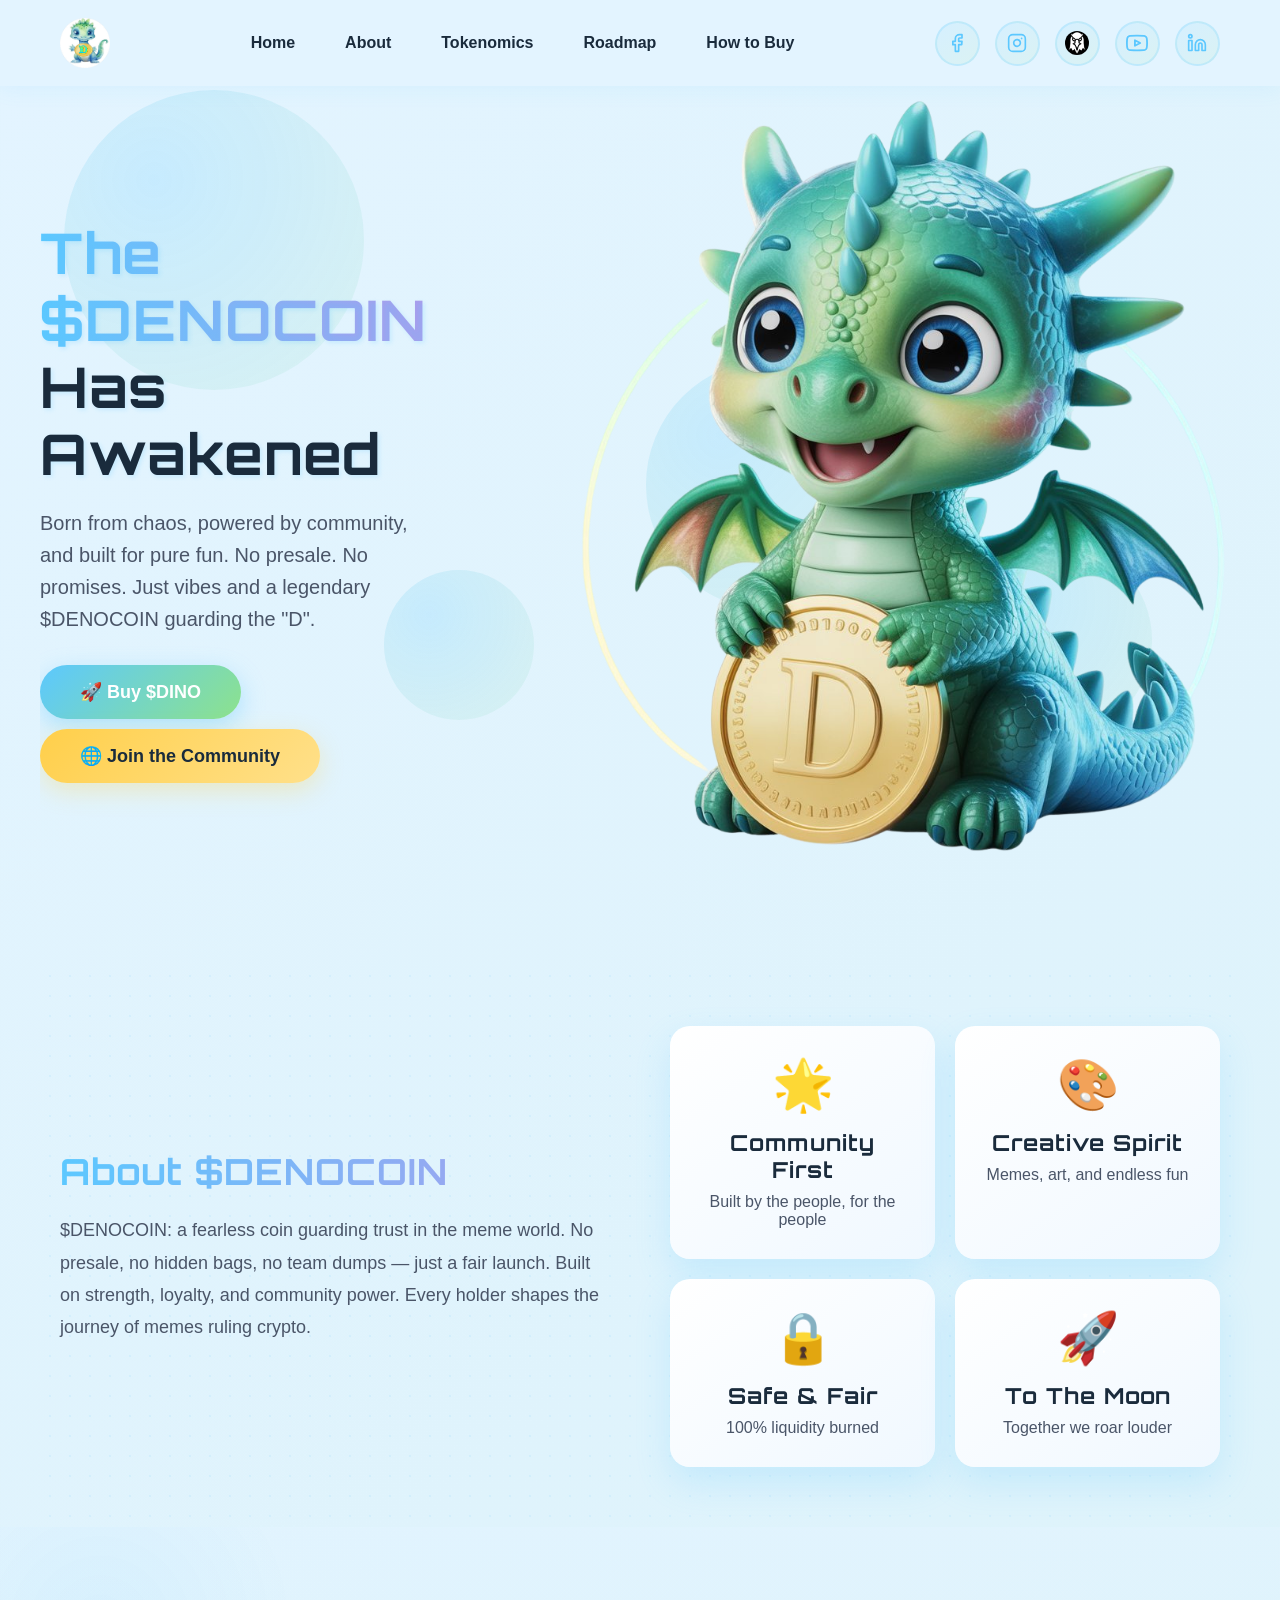
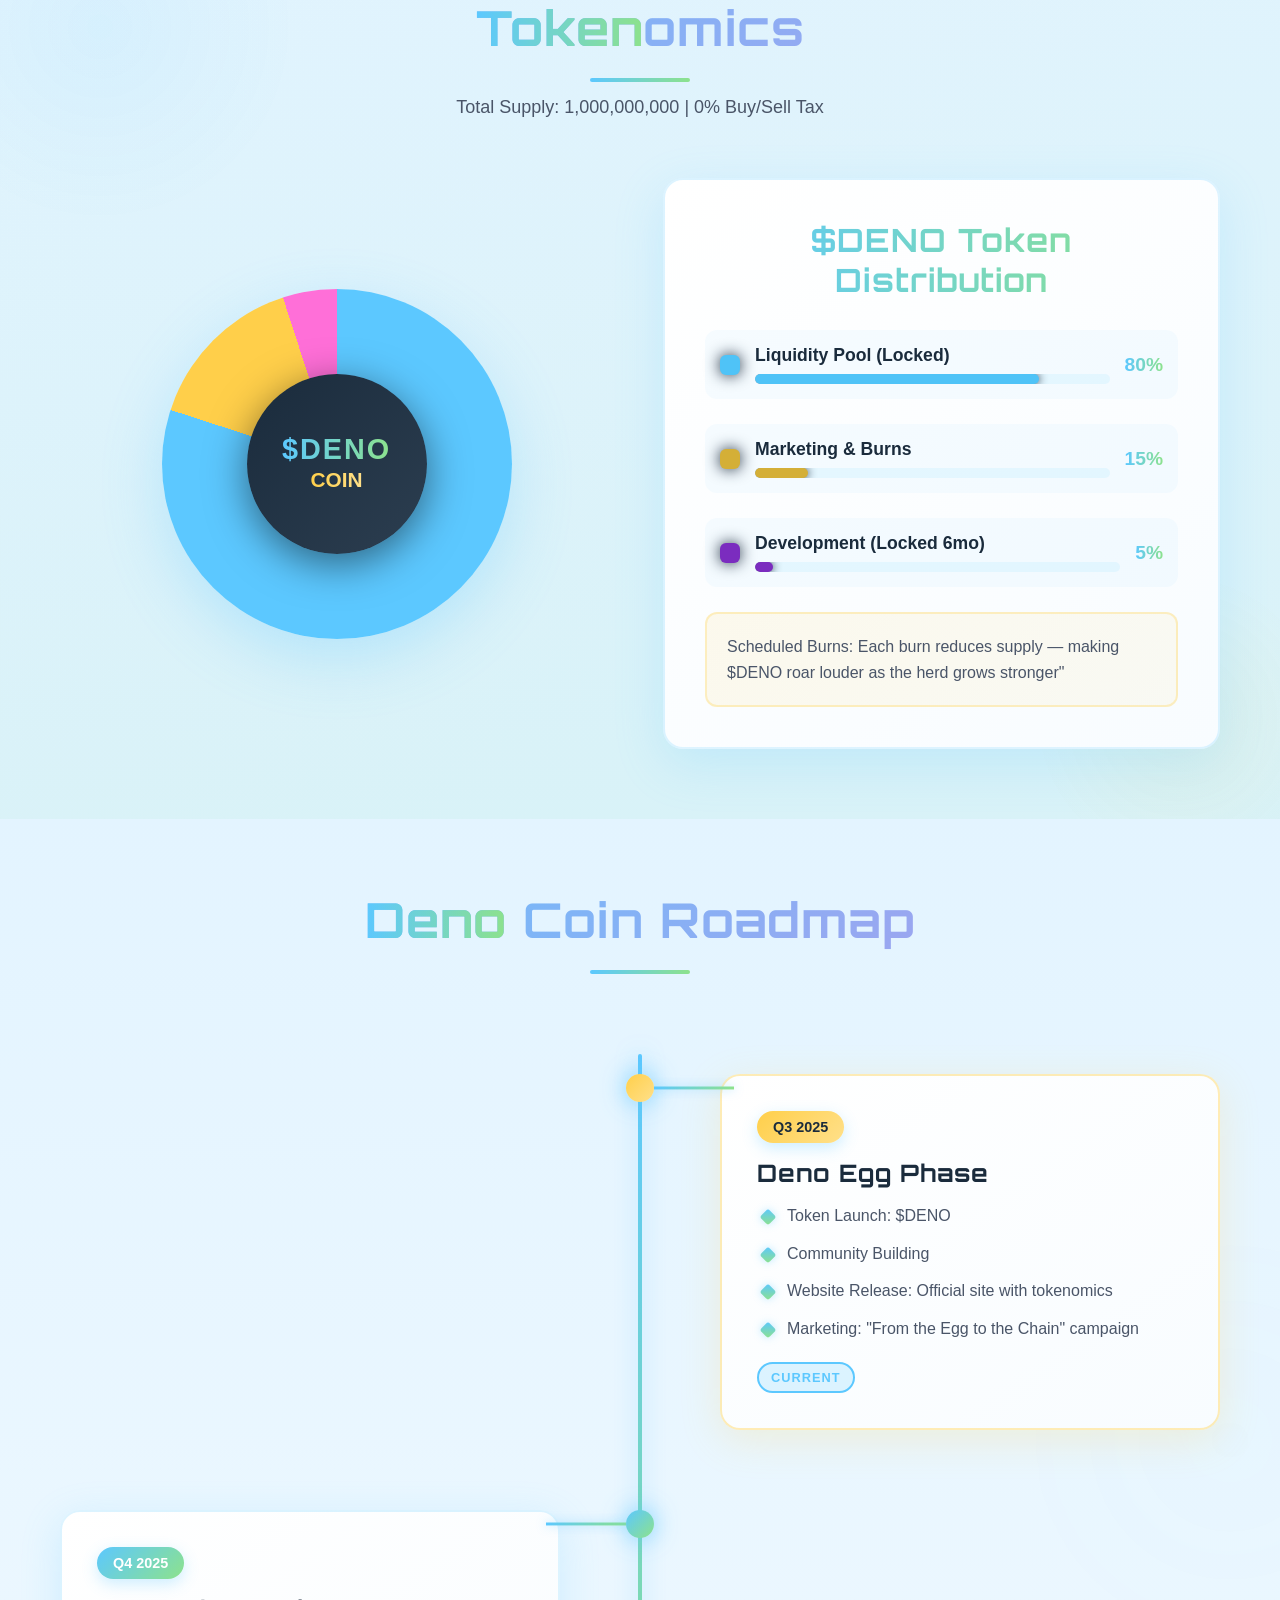
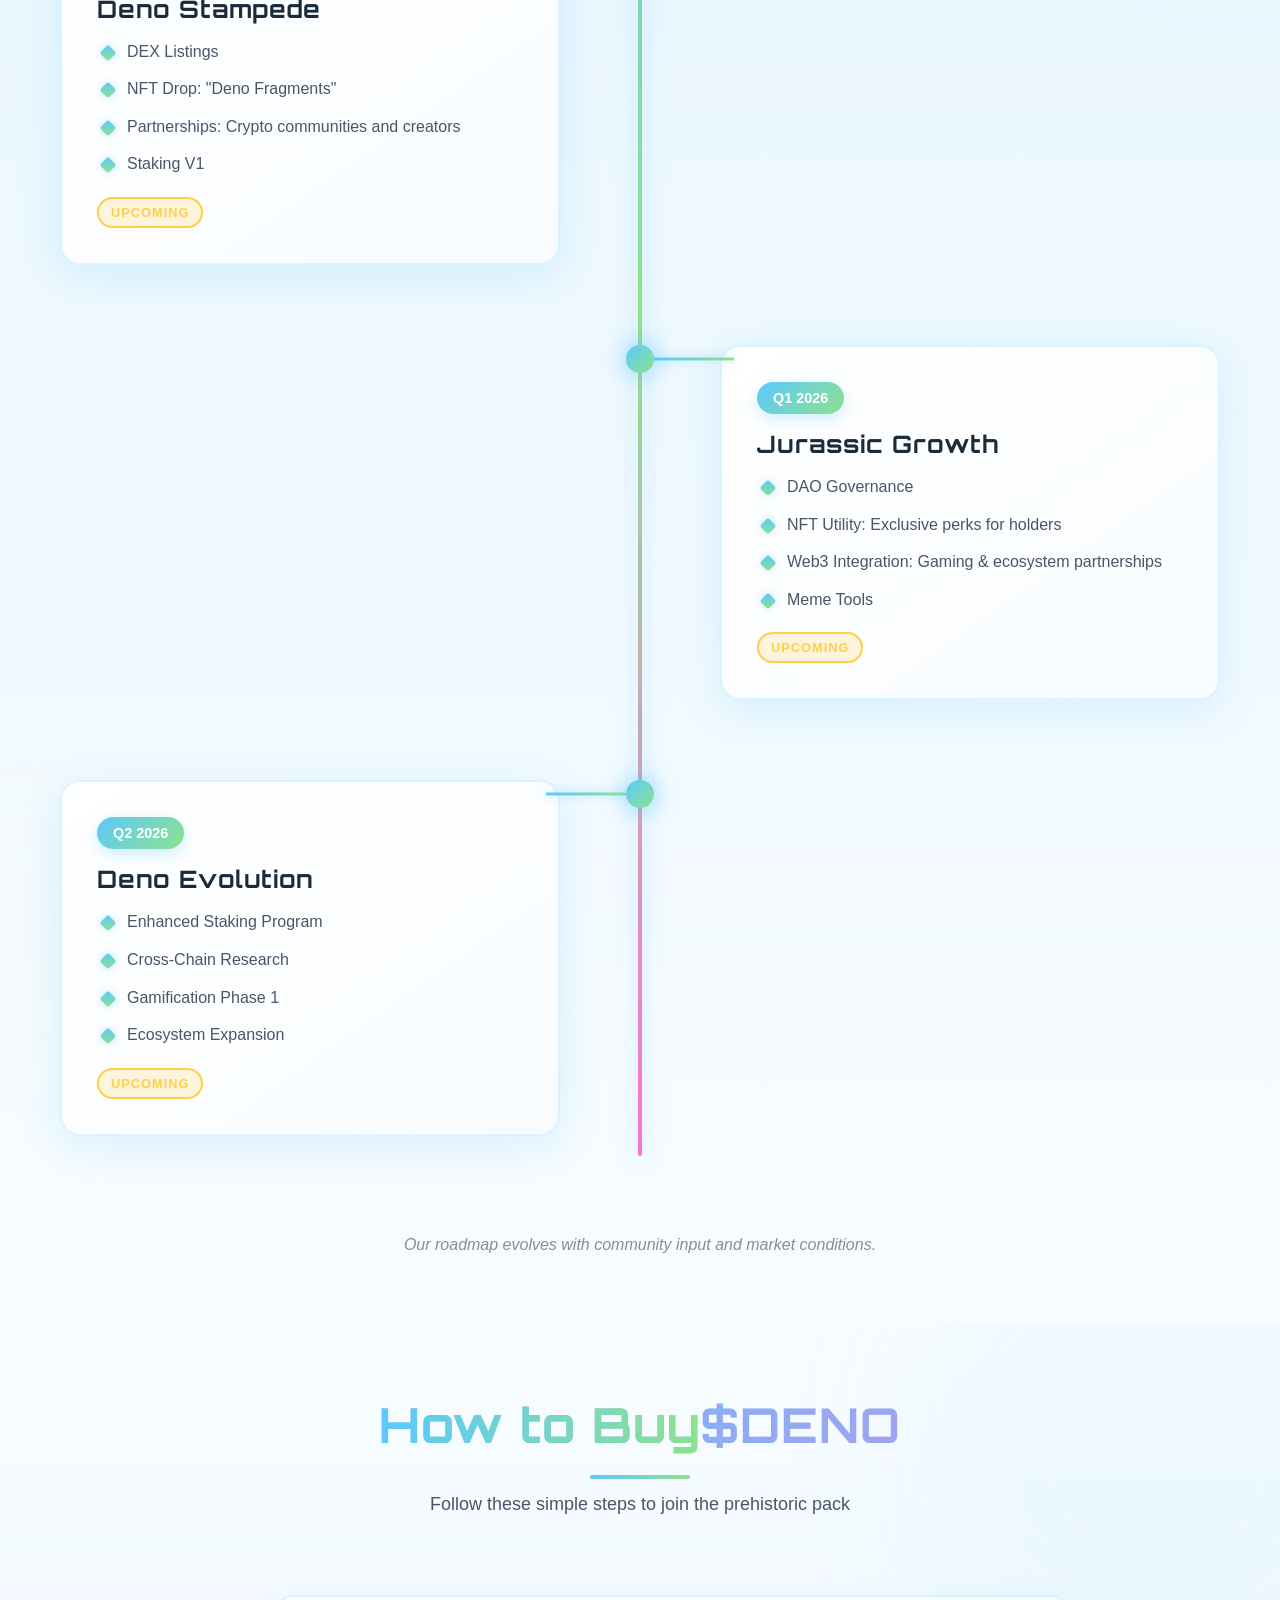
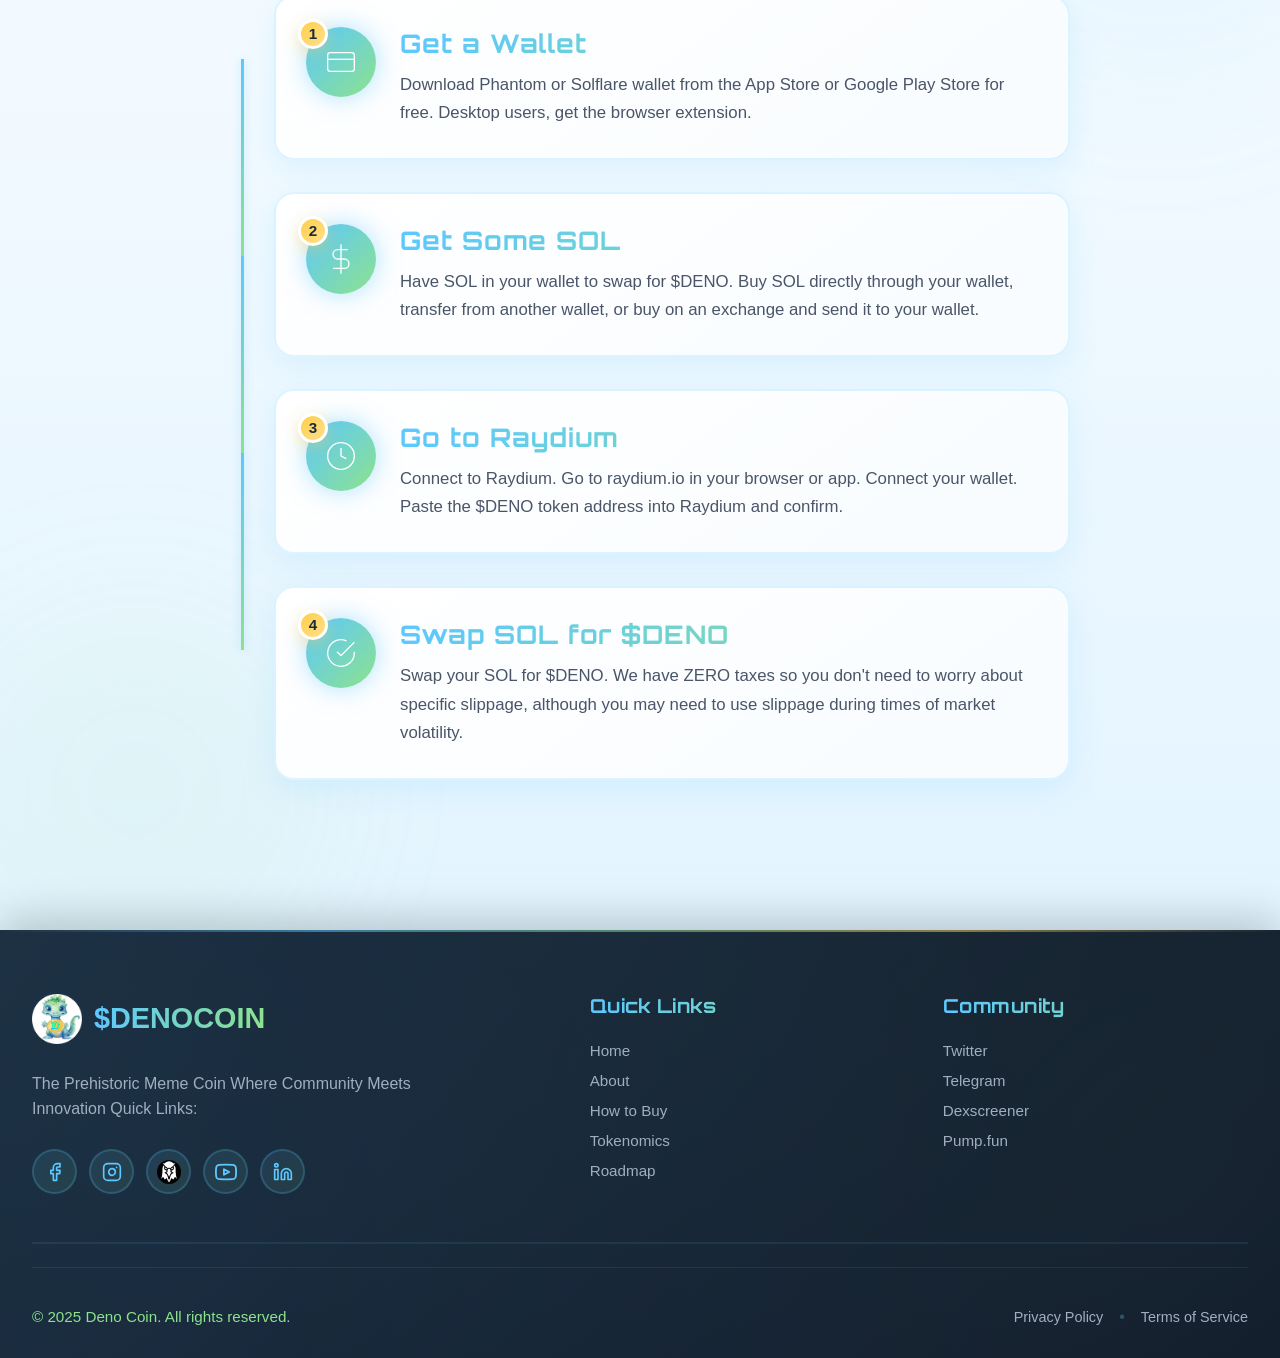
==== $DENOCOIN/index.html @ b2eec7d5 "first commit" ====
<!DOCTYPE html>
<html lang="en">
<head>
    <meta charset="UTF-8">
    <meta name="viewport" content="width=device-width, initial-scale=1.0">
    <title>$DENOCOIN</title>
    <link rel="icon" type="image/png" sizes="32x32" href="mainlogo.png">
    <link rel="stylesheet" href="style.css">
    <link href="https://cdn.jsdelivr.net/npm/aos@2.3.4/dist/aos.css" rel="stylesheet">
    <link href="https://fonts.googleapis.com/css2?family=Orbitron:wght@400;600;700;800&display=swap" rel="stylesheet">
</head>
<body>
    <!-- Background Decorations -->
    <div class="bg-decorations">
        <div class="bubble"></div>
        <div class="bubble"></div>
        <div class="bubble"></div>
        <div class="bubble"></div>
    </div>

    <!-- Header -->
    <header>
        <nav class="container">
            <div class="logo">
                <img src="mainlogo.png" alt="Logo" class="mainlogo">
            </div>
            
            <!-- Desktop Navigation -->
            <ul class="nav-links">
                <li><a href="#home">Home</a></li>
                <li><a href="#about">About</a></li>
                <li><a href="#tokenomics">Tokenomics</a></li>
                <li><a href="#roadmap">Roadmap</a></li>
                <li><a href="#howtobuy">How to Buy</a></li>
            </ul>

            <!-- Desktop Social Icons -->
            <div class="social-icons desktop-social">
                                  <a href="https://www.facebook.com/" target="_blank" rel="noopener noreferrer"
    class="footer-social-link" aria-label="Facebook">
    <svg xmlns="http://www.w3.org/2000/svg" width="20" height="20" viewBox="0 0 24 24"
        fill="none" stroke="currentColor" stroke-width="2" stroke-linecap="round"
        stroke-linejoin="round">
        <path d="M18 2h-3a5 5 0 0 0-5 5v3H7v4h3v8h4v-8h3.64L18 10h-4V7a1 1 0 0 1 1-1h3z"></path>
    </svg>
</a>
<a href="https://www.instagram.com/" target="_blank" rel="noopener noreferrer"
    class="footer-social-link" aria-label="Instagram">
    <svg xmlns="http://www.w3.org/2000/svg" width="20" height="20" viewBox="0 0 24 24"
        fill="none" stroke="currentColor" stroke-width="2" stroke-linecap="round"
        stroke-linejoin="round">
        <rect x="2" y="2" width="20" height="20" rx="5" ry="5"></rect>
        <path d="M16 11.37A4 4 0 1 1 12.63 8 4 4 0 0 1 16 11.37z"></path>
        <line x1="17.5" y1="6.5" x2="17.51" y2="6.5"></line>
    </svg>
</a>

                        <a href="https://dexscreener.com/solana/h7tauzznqjlh2bhc6mtxwwzgpaelr4q5bkelzscjwad"
                            target="_blank" rel="noopener noreferrer" class="footer-social-link"
                            aria-label="Dexscreener">
                            <img src="dex.jpeg" class="dex-logo" height="30px" alt="">
                        </a>
                      <a href="https://www.youtube.com/" target="_blank" rel="noopener noreferrer"
    class="footer-social-link" aria-label="YouTube">
    <svg xmlns="http://www.w3.org/2000/svg" width="22" height="22" viewBox="0 0 24 24"
        fill="none" stroke="currentColor" stroke-width="2" stroke-linecap="round"
        stroke-linejoin="round">
        <path d="M22.54 6.42a2.78 2.78 0 0 0-1.94-2C18.88 4 12 4 12 4s-6.88 0-8.6.42a2.78 2.78 0 0 0-1.94 2A29.94 29.94 0 0 0 1 12a29.94 29.94 0 0 0 .46 5.58 2.78 2.78 0 0 0 1.94 2C5.12 20 12 20 12 20s6.88 0 8.6-.42a2.78 2.78 0 0 0 1.94-2A29.94 29.94 0 0 0 23 12a29.94 29.94 0 0 0-.46-5.58z"></path>
        <polygon points="9.75 15.02 15.5 12 9.75 8.98 9.75 15.02"></polygon>
    </svg>
</a>

<a href="https://www.linkedin.com/" target="_blank" rel="noopener noreferrer"
    class="footer-social-link" aria-label="LinkedIn">
    <svg xmlns="http://www.w3.org/2000/svg" width="20" height="20" viewBox="0 0 24 24"
        fill="none" stroke="currentColor" stroke-width="2" stroke-linecap="round"
        stroke-linejoin="round">
        <path d="M16 8a6 6 0 0 1 6 6v7h-4v-7a2 2 0 0 0-2-2h0a2 2 0 0 0-2 2v7h-4v-7a6 6 0 0 1 6-6z"></path>
        <rect x="2" y="9" width="4" height="12"></rect>
        <circle cx="4" cy="4" r="2"></circle>
    </svg>
</a>

            </div>

            <!-- Mobile Burger Menu -->
            <button class="burger-menu" id="burgerMenu" aria-label="Toggle Menu">
                <span class="burger-line"></span>
                <span class="burger-line"></span>
                <span class="burger-line"></span>
            </button>
        </nav>

        <!-- Mobile Menu Overlay -->
        <div class="mobile-menu" id="mobileMenu">
            <div class="mobile-menu-content">
                <ul class="mobile-nav-links">
                    <li><a href="#home" class="mobile-link">Home</a></li>
                    <li><a href="#about" class="mobile-link">About</a></li>
                    <li><a href="#tokenomics" class="mobile-link">Tokenomics</a></li>
                    <li><a href="#roadmap" class="mobile-link">Roadmap</a></li>
                    <li><a href="#howtobuy" class="mobile-link">How to Buy</a></li>
                </ul>
                
                <div class="mobile-social-icons">
                                            <a href="https://www.facebook.com/" target="_blank" rel="noopener noreferrer"
    class="footer-social-link" aria-label="Facebook">
    <svg xmlns="http://www.w3.org/2000/svg" width="20" height="20" viewBox="0 0 24 24"
        fill="none" stroke="currentColor" stroke-width="2" stroke-linecap="round"
        stroke-linejoin="round">
        <path d="M18 2h-3a5 5 0 0 0-5 5v3H7v4h3v8h4v-8h3.64L18 10h-4V7a1 1 0 0 1 1-1h3z"></path>
    </svg>
</a>
<a href="https://www.instagram.com/" target="_blank" rel="noopener noreferrer"
    class="footer-social-link" aria-label="Instagram">
    <svg xmlns="http://www.w3.org/2000/svg" width="20" height="20" viewBox="0 0 24 24"
        fill="none" stroke="currentColor" stroke-width="2" stroke-linecap="round"
        stroke-linejoin="round">
        <rect x="2" y="2" width="20" height="20" rx="5" ry="5"></rect>
        <path d="M16 11.37A4 4 0 1 1 12.63 8 4 4 0 0 1 16 11.37z"></path>
        <line x1="17.5" y1="6.5" x2="17.51" y2="6.5"></line>
    </svg>
</a>

                        <a href="https://dexscreener.com/solana/h7tauzznqjlh2bhc6mtxwwzgpaelr4q5bkelzscjwad"
                            target="_blank" rel="noopener noreferrer" class="footer-social-link"
                            aria-label="Dexscreener">
                            <img src="dex.jpeg" class="dex-logo" height="30px" alt="">
                        </a>
                      <a href="https://www.youtube.com/" target="_blank" rel="noopener noreferrer"
    class="footer-social-link" aria-label="YouTube">
    <svg xmlns="http://www.w3.org/2000/svg" width="22" height="22" viewBox="0 0 24 24"
        fill="none" stroke="currentColor" stroke-width="2" stroke-linecap="round"
        stroke-linejoin="round">
        <path d="M22.54 6.42a2.78 2.78 0 0 0-1.94-2C18.88 4 12 4 12 4s-6.88 0-8.6.42a2.78 2.78 0 0 0-1.94 2A29.94 29.94 0 0 0 1 12a29.94 29.94 0 0 0 .46 5.58 2.78 2.78 0 0 0 1.94 2C5.12 20 12 20 12 20s6.88 0 8.6-.42a2.78 2.78 0 0 0 1.94-2A29.94 29.94 0 0 0 23 12a29.94 29.94 0 0 0-.46-5.58z"></path>
        <polygon points="9.75 15.02 15.5 12 9.75 8.98 9.75 15.02"></polygon>
    </svg>
</a>

<a href="https://www.linkedin.com/" target="_blank" rel="noopener noreferrer"
    class="footer-social-link" aria-label="LinkedIn">
    <svg xmlns="http://www.w3.org/2000/svg" width="20" height="20" viewBox="0 0 24 24"
        fill="none" stroke="currentColor" stroke-width="2" stroke-linecap="round"
        stroke-linejoin="round">
        <path d="M16 8a6 6 0 0 1 6 6v7h-4v-7a2 2 0 0 0-2-2h0a2 2 0 0 0-2 2v7h-4v-7a6 6 0 0 1 6-6z"></path>
        <rect x="2" y="9" width="4" height="12"></rect>
        <circle cx="4" cy="4" r="2"></circle>
    </svg>
</a>
                </div>
            </div>
        </div>
    </header>

    <!-- Hero Section -->
    <section class="hero container" id="home">
        <div class="hero-content">
            <h1 class="hero-title">
                <span class="hero-highlight">The $DENOCOIN</span> Has Awakened
            </h1>
            <p class="hero-text">
                Born from chaos, powered by community, and built for pure fun.
                No presale. No promises. Just vibes and a legendary $DENOCOIN guarding the "D".
            </p>
            <div class="button-group">
                <a href="#" class="btn btn-primary">🚀 Buy $DINO</a>
                <a href="#" class="btn btn-secondary">🌐 Join the Community</a>
            </div>
        </div>
        <div class="hero-image">
            <img src="dragon img 4.png" alt="DinoCoin logo" class="hero-dragon">
        </div>
    </section>

    <!-- About Section -->
    <section id="about" class="container">
        <div class="about-bg"></div>
        <div class="about-content">
            <div class="about-text" data-aos="fade-left">
                <h2>About $DENOCOIN</h2>
                <p>
                    $DENOCOIN: a fearless coin guarding trust in the meme world.
                    No presale, no hidden bags, no team dumps — just a fair launch. 
                    Built on strength, loyalty, and community power.
                    Every holder shapes the journey of memes ruling crypto.
                </p>
            </div>

            <div class="about-cards" data-aos="fade-right">
                <div class="card" data-aos="fade-right" data-aos-delay="100">
                    <div class="card-icon">🌟</div>
                    <h3>Community First</h3>
                    <p>Built by the people, for the people</p>
                </div>
                <div class="card" data-aos="fade-right" data-aos-delay="200">
                    <div class="card-icon">🎨</div>
                    <h3>Creative Spirit</h3>
                    <p>Memes, art, and endless fun</p>
                </div>
                <div class="card" data-aos="fade-right" data-aos-delay="300">
                    <div class="card-icon">🔒</div>
                    <h3>Safe & Fair</h3>
                    <p>100% liquidity burned</p>
                </div>
                <div class="card" data-aos="fade-right" data-aos-delay="400">
                    <div class="card-icon">🚀</div>
                    <h3>To The Moon</h3>
                    <p>Together we roar louder</p>
                </div>
            </div>
        </div>
    </section>

    <!-- Tokenomics Section -->
    <section class="tokenomics-section" id="tokenomics">
        <div class="tokenomics-container">
            <div class="section-header">
                <h2 class="section-title">
                    <span class="text-gradient">Token</span>omics
                </h2>
                <div class="title-underline"></div>
                <p class="section-subtitle">
                  Total Supply: 1,000,000,000 | 0% Buy/Sell Tax

                </p>
            </div>

            <div class="tokenomics-content">
                <div class="tokenomics-chart">
                    <div class="pie-chart" id="pieChart">
                        <div class="chart-center">
                            <span class="logo-text">$DENO</span>
                            <span class="logo-highlight">COIN</span>
                        </div>
                    </div>
                </div>

                <div class="tokenomics-breakdown">
                    <h3 class="breakdown-title">$DENO Token Distribution</h3>
                    <div class="distribution-list">
                        <div class="distribution-item">
                            <div class="distribution-info">
                                <div class="distribution-color" style="background-color: #4fc3f7;"></div>
                                <div class="distribution-details">
                                    <span class="distribution-category">Liquidity Pool (Locked)</span>
                                    <div class="distribution-bar">
                                        <div class="distribution-progress"
                                            style="width: 80%; background-color: #4fc3f7;"></div>
                                    </div>
                                </div>
                            </div>
                            <span class="distribution-percentage">80%</span>
                        </div>

                        <div class="distribution-item">
                            <div class="distribution-info">
                                <div class="distribution-color" style="background-color: #d4af37;"></div>
                                <div class="distribution-details">
                                    <span class="distribution-category">Marketing & Burns</span>
                                    <div class="distribution-bar">
                                        <div class="distribution-progress"
                                            style="width: 15%; background-color: #d4af37;"></div>
                                    </div>
                                </div>
                            </div>
                            <span class="distribution-percentage">15%</span>
                        </div>

                        <div class="distribution-item">
                            <div class="distribution-info">
                                <div class="distribution-color" style="background-color: #7b2cbf;"></div>
                                <div class="distribution-details">
                                    <span class="distribution-category">Development (Locked 6mo)</span>
                                    <div class="distribution-bar">
                                        <div class="distribution-progress"
                                            style="width: 5%; background-color: #7b2cbf;"></div>
                                    </div>
                                </div>
                            </div>
                            <span class="distribution-percentage">5%</span>
                        </div>
                    </div>
                    <div class="burn-mechanic">
                        <p> Scheduled Burns: Each burn reduces supply — making $DENO roar louder as the herd grows stronger"</p>
                    </div>
                </div>
            </div>
        </div>

        <div class="tokenomics-bg">
            <div class="geometric-shape shape-1"></div>
            <div class="geometric-shape shape-2"></div>
        </div>
    </section>

   <!-- Roadmap Section -->
<section class="roadmap-section" id="roadmap">
    <div class="roadmap-container">
        <div class="section-header">
            <h2 class="section-title">
                <span class="text-gradient">Deno</span> Coin Roadmap
            </h2>
            <div class="title-underline"></div>
        </div>

        <div class="roadmap-timeline">
            <div class="timeline-track"></div>

            <!-- Q3 2025 -->
            <div class="roadmap-item current">
                <div class="roadmap-marker">
                    <div class="marker-dot"></div>
                    <div class="marker-line"></div>
                </div>

                <div class="roadmap-content">
                    <div class="roadmap-phase">Q3 2025</div>
                    <h3 class="roadmap-title">Deno Egg Phase</h3>
                    <ul class="milestone-list">
                        <li class="milestone-item">Token Launch: $DENO</li>
                        <li class="milestone-item">Community Building</li>
                        <li class="milestone-item">Website Release: Official site with tokenomics</li>
                        <li class="milestone-item">Marketing: "From the Egg to the Chain" campaign</li>
                    </ul>
                    <div class="status-badge">current</div>
                </div>
            </div>

            <!-- Q4 2025 -->
            <div class="roadmap-item upcoming">
                <div class="roadmap-marker">
                    <div class="marker-dot"></div>
                    <div class="marker-line"></div>
                </div>

                <div class="roadmap-content">
                    <div class="roadmap-phase">Q4 2025</div>
                    <h3 class="roadmap-title">Deno Stampede</h3>
                    <ul class="milestone-list">
                        <li class="milestone-item">DEX Listings</li>
                        <li class="milestone-item">NFT Drop: "Deno Fragments"</li>
                        <li class="milestone-item">Partnerships: Crypto communities and creators</li>
                        <li class="milestone-item">Staking V1</li>
                    </ul>
                    <div class="status-badge">upcoming</div>
                </div>
            </div>

            <!-- Q1 2026 -->
            <div class="roadmap-item upcoming">
                <div class="roadmap-marker">
                    <div class="marker-dot"></div>
                    <div class="marker-line"></div>
                </div>

                <div class="roadmap-content">
                    <div class="roadmap-phase">Q1 2026</div>
                    <h3 class="roadmap-title">Jurassic Growth</h3>
                    <ul class="milestone-list">
                        <li class="milestone-item">DAO Governance</li>
                        <li class="milestone-item">NFT Utility: Exclusive perks for holders</li>
                        <li class="milestone-item">Web3 Integration: Gaming & ecosystem partnerships</li>
                        <li class="milestone-item">Meme Tools</li>
                    </ul>
                    <div class="status-badge">upcoming</div>
                </div>
            </div>

            <!-- Q2 2026 -->
            <div class="roadmap-item upcoming">
                <div class="roadmap-marker">
                    <div class="marker-dot"></div>
                    <div class="marker-line"></div>
                </div>

                <div class="roadmap-content">
                    <div class="roadmap-phase">Q2 2026</div>
                    <h3 class="roadmap-title">Deno Evolution</h3>
                    <ul class="milestone-list">
                        <li class="milestone-item">Enhanced Staking Program</li>
                        <li class="milestone-item">Cross-Chain Research</li>
                        <li class="milestone-item">Gamification Phase 1</li>
                        <li class="milestone-item">Ecosystem Expansion</li>
                    </ul>
                    <div class="status-badge">upcoming</div>
                </div>
            </div>
        </div>

        <div class="roadmap-note">
            <p>Our roadmap evolves with community input and market conditions.</p>
        </div>
    </div>

    <div class="glow-effect roadmap-glow-1"></div>
    <div class="glow-effect roadmap-glow-2"></div>
</section>



    <!-- How to Buy Section -->
    <section class="how-it-works-section" id="howtobuy">
        <div class="how-container">
            <div class="section-header">
                <h2 class="section-title">
                    <span class="text-gradient">How to Buy</span>$DENO

                </h2>
                <div class="title-underline"></div>
                <p class="section-subtitle">
                   Follow these simple steps to join the prehistoric pack

                </p>
            </div>

            <div class="steps-container">
                <div class="step-card" data-step="1">
                    <div class="step-connector">
                        <div class="connector-line"></div>
                    </div>
                    <div class="step-content">
                        <div class="step-icon-wrapper">
                            <div class="step-icon">
                                <svg xmlns="http://www.w3.org/2000/svg" viewBox="0 0 24 24" fill="none"
                                    stroke="currentColor" strokeWidth="2" strokeLinecap="round" strokeLinejoin="round">
                                    <rect x="2" y="5" width="20" height="14" rx="2" ry="2"></rect>
                                    <line x1="2" y1="10" x2="22" y2="10"></line>
                                </svg>
                            </div>
                            <div class="step-number">1</div>
                        </div>
                        <div class="step-info">
                            <h3 class="step-title">Get a Wallet</h3>
                            <p class="step-description">Download Phantom or Solflare wallet from the App Store or Google Play Store for free. Desktop users, get the browser extension.</p>
                        </div>
                    </div>
                </div>

                <div class="step-card" data-step="2">
                    <div class="step-connector">
                        <div class="connector-line"></div>
                    </div>
                    <div class="step-content">
                        <div class="step-icon-wrapper">
                            <div class="step-icon">
                                <svg xmlns="http://www.w3.org/2000/svg" viewBox="0 0 24 24" fill="none"
                                    stroke="currentColor" strokeWidth="2" strokeLinecap="round" strokeLinejoin="round">
                                    <line x1="12" y1="1" x2="12" y2="23"></line>
                                    <path d="M17 5H9.5a3.5 3.5 0 0 0 0 7h5a3.5 3.5 0 0 1 0 7H6"></path>
                                </svg>
                            </div>
                            <div class="step-number">2</div>
                        </div>
                        <div class="step-info">
                            <h3 class="step-title">Get Some SOL</h3>
                            <p class="step-description">Have SOL in your wallet to swap for $DENO. Buy SOL directly through your wallet, transfer from another wallet, or buy on an exchange and send it to your wallet.</p>
                        </div>
                    </div>
                </div>

                <div class="step-card" data-step="3">
                    <div class="step-connector">
                        <div class="connector-line"></div>
                    </div>
                    <div class="step-content">
                        <div class="step-icon-wrapper">
                            <div class="step-icon">
                                <svg xmlns="http://www.w3.org/2000/svg" viewBox="0 0 24 24" fill="none"
                                    stroke="currentColor" strokeWidth="2" strokeLinecap="round" strokeLinejoin="round">
                                    <circle cx="12" cy="12" r="10"></circle>
                                    <polyline points="12 6 12 12 16 14"></polyline>
                                </svg>
                            </div>
                            <div class="step-number">3</div>
                        </div>
                        <div class="step-info">
                            <h3 class="step-title">Go to Raydium</h3>
                            <p class="step-description">Connect to Raydium. Go to raydium.io in your browser or app. Connect your wallet. Paste the $DENO token address into Raydium and confirm.</p>
                        </div>
                    </div>
                </div>

                <div class="step-card" data-step="4">
                    <div class="step-connector"></div>
                    <div class="step-content">
                        <div class="step-icon-wrapper">
                            <div class="step-icon">
                                <svg xmlns="http://www.w3.org/2000/svg" viewBox="0 0 24 24" fill="none"
                                    stroke="currentColor" strokeWidth="2" strokeLinecap="round" strokeLinejoin="round">
                                    <path d="M22 11.08V12a10 10 0 1 1-5.93-9.14"></path>
                                    <polyline points="22 4 12 14.01 9 11.01"></polyline>
                                </svg>
                            </div>
                            <div class="step-number">4</div>
                        </div>
                        <div class="step-info">
                            <h3 class="step-title">Swap SOL for $DENO</h3>
                            <p class="step-description">Swap your SOL for $DENO. We have ZERO taxes so you don't need to worry about specific slippage, although you may need to use slippage during times of market volatility.</p>
                        </div>
                    </div>
                </div>
            </div>
        </div>

        <div class="glow-effect glow-1"></div>
        <div class="glow-effect glow-2"></div>
    </section>

    <!-- Footer -->
    <footer class="footer">
        <div class="footer-container">
            <div class="footer-top">
                <div class="footer-brand">
                    <a href="#home" class="footer-logo">
                        <img src="mainlogo.png" alt="3I/ATLAS AI Logo" class="logo-image">
                        <div class="logo-text-container">
                            <span class="logo-text">$DENOCOIN</span>
                        </div>
                    </a>
                    <p class="footer-tagline">
                       The Prehistoric Meme Coin Where Community Meets Innovation                                                                         Quick Links:

                    </p>
                    <div class="footer-socials">
                    
                        <a href="https://www.facebook.com/" target="_blank" rel="noopener noreferrer"
    class="footer-social-link" aria-label="Facebook">
    <svg xmlns="http://www.w3.org/2000/svg" width="20" height="20" viewBox="0 0 24 24"
        fill="none" stroke="currentColor" stroke-width="2" stroke-linecap="round"
        stroke-linejoin="round">
        <path d="M18 2h-3a5 5 0 0 0-5 5v3H7v4h3v8h4v-8h3.64L18 10h-4V7a1 1 0 0 1 1-1h3z"></path>
    </svg>
</a>
<a href="https://www.instagram.com/" target="_blank" rel="noopener noreferrer"
    class="footer-social-link" aria-label="Instagram">
    <svg xmlns="http://www.w3.org/2000/svg" width="20" height="20" viewBox="0 0 24 24"
        fill="none" stroke="currentColor" stroke-width="2" stroke-linecap="round"
        stroke-linejoin="round">
        <rect x="2" y="2" width="20" height="20" rx="5" ry="5"></rect>
        <path d="M16 11.37A4 4 0 1 1 12.63 8 4 4 0 0 1 16 11.37z"></path>
        <line x1="17.5" y1="6.5" x2="17.51" y2="6.5"></line>
    </svg>
</a>

                        <a href="https://dexscreener.com/solana/h7tauzznqjlh2bhc6mtxwwzgpaelr4q5bkelzscjwad"
                            target="_blank" rel="noopener noreferrer" class="footer-social-link"
                            aria-label="Dexscreener">
                            <img src="dex.jpeg" class="dex-logo" height="30px" alt="">
                        </a>
                      <a href="https://www.youtube.com/" target="_blank" rel="noopener noreferrer"
    class="footer-social-link" aria-label="YouTube">
    <svg xmlns="http://www.w3.org/2000/svg" width="22" height="22" viewBox="0 0 24 24"
        fill="none" stroke="currentColor" stroke-width="2" stroke-linecap="round"
        stroke-linejoin="round">
        <path d="M22.54 6.42a2.78 2.78 0 0 0-1.94-2C18.88 4 12 4 12 4s-6.88 0-8.6.42a2.78 2.78 0 0 0-1.94 2A29.94 29.94 0 0 0 1 12a29.94 29.94 0 0 0 .46 5.58 2.78 2.78 0 0 0 1.94 2C5.12 20 12 20 12 20s6.88 0 8.6-.42a2.78 2.78 0 0 0 1.94-2A29.94 29.94 0 0 0 23 12a29.94 29.94 0 0 0-.46-5.58z"></path>
        <polygon points="9.75 15.02 15.5 12 9.75 8.98 9.75 15.02"></polygon>
    </svg>
</a>

<a href="https://www.linkedin.com/" target="_blank" rel="noopener noreferrer"
    class="footer-social-link" aria-label="LinkedIn">
    <svg xmlns="http://www.w3.org/2000/svg" width="20" height="20" viewBox="0 0 24 24"
        fill="none" stroke="currentColor" stroke-width="2" stroke-linecap="round"
        stroke-linejoin="round">
        <path d="M16 8a6 6 0 0 1 6 6v7h-4v-7a2 2 0 0 0-2-2h0a2 2 0 0 0-2 2v7h-4v-7a6 6 0 0 1 6-6z"></path>
        <rect x="2" y="9" width="4" height="12"></rect>
        <circle cx="4" cy="4" r="2"></circle>
    </svg>
</a>

                    </div>
                </div>

                <div class="footer-links">
                    <div class="footer-column">
                        <h4 class="footer-title">Quick Links</h4>
                        <ul class="footer-list">
                            <li><a href="#home" class="footer-link">Home</a></li>
                            <li><a href="#about" class="footer-link">About</a></li>
                            <li><a href="#howtobuy" class="footer-link">How to Buy</a></li>
                            <li><a href="#tokenomics" class="footer-link">Tokenomics</a></li>
                            <li><a href="#roadmap" class="footer-link">Roadmap</a></li>
                        </ul>
                    </div>

                    <div class="footer-column">
                        <h4 class="footer-title">Community</h4>
                        <ul class="footer-list">
                            <li><a href="https://x.com/ai_atlas91513?s=21" target="_blank" rel="noopener noreferrer"
                                    class="footer-link">Twitter</a></li>
                            <li><a href="https://t.me/+yRIV4hz4Dlw0ZWJh" target="_blank" rel="noopener noreferrer"
                                    class="footer-link">Telegram</a></li>
                            <li><a href="https://dexscreener.com/solana/h7tauzznqjlh2bhc6mtxwwzgpaelr4q5bkelzscjwad"
                                    target="_blank" rel="noopener noreferrer" class="footer-link">Dexscreener</a></li>
                            <li><a href="https://pump.fun/coin/7XRNzLkfBM5N6FhxsLxtfHZTWGDCLbAazTKHhosmpump"
                                    target="_blank" rel="noopener noreferrer" class="footer-link">Pump.fun</a></li>
                        </ul>
                    </div>
                </div>
            </div>

            <div class="footer-bottom">
                <div class="footer-bottom-content">
                    <p class="footer-copyright">
                      © 2025 Deno Coin. All rights reserved.

                    </p>
                    <div class="footer-legal">
                        <a href="#privacy" class="footer-legal-link">Privacy Policy</a>
                        <span class="footer-separator">•</span>
                        <a href="#terms" class="footer-legal-link">Terms of Service</a>
                    </div>
                </div>
            </div>
        </div>
    </footer>

    <!-- Scripts -->
    <script src="https://cdn.jsdelivr.net/npm/aos@2.3.4/dist/aos.js"></script>
    <script>
        // Initialize AOS
        AOS.init({
            duration: 1200,
            once: true
        });

        // Burger Menu Toggle
        const burgerMenu = document.getElementById('burgerMenu');
        const mobileMenu = document.getElementById('mobileMenu');
        const mobileLinks = document.querySelectorAll('.mobile-link');
        const body = document.body;

        burgerMenu.addEventListener('click', () => {
            burgerMenu.classList.toggle('active');
            mobileMenu.classList.toggle('active');
            body.classList.toggle('menu-open');
        });

        // Close mobile menu when clicking a link
        mobileLinks.forEach(link => {
            link.addEventListener('click', () => {
                burgerMenu.classList.remove('active');
                mobileMenu.classList.remove('active');
                body.classList.remove('menu-open');
            });
        });

        // Smooth scrolling for all navigation links
        document.querySelectorAll('a[href^="#"]').forEach(anchor => {
            anchor.addEventListener('click', function (e) {
                e.preventDefault();
                const target = document.querySelector(this.getAttribute('href'));
                if (target) {
                    target.scrollIntoView({
                        behavior: 'smooth',
                        block: 'start'
                    });
                }
            });
        });

        // Parallax effect for bubbles
        window.addEventListener('scroll', () => {
            const scrolled = window.pageYOffset;
            const bubbles = document.querySelectorAll('.bubble');
            bubbles.forEach((bubble, index) => {
                const speed = 0.1 + (index * 0.05);
                bubble.style.transform = `translateY(${scrolled * speed}px)`;
            });
        });
    </script>
</body>
</html>
---- $DENOCOIN/style.css ----
* {
    margin: 0;
    padding: 0;
    box-sizing: border-box;
}

:root {
    --primary-blue: #5CC8FF;
    --primary-green: #8DE28C;
    --primary-yellow: #FFCF4A;
    --primary-purple: #FF6FD8;
    --dark-blue: #1A2B3C;
    --text-dark: #2c3e50;
    --text-muted: #6b7280;
    --cosmic-gold: #d4af37;
    --space-black: #0f1729;
}

body {
    font-family: 'Segoe UI', Tahoma, Geneva, Verdana, sans-serif;
    background: linear-gradient(135deg, #e3f4ff 0%, #d4f1f4 100%);
    color: #1A2B3C;
    
    overflow-x: hidden !important;
}

body.menu-open {
    overflow: hidden;
}

h1, h2, h3, h4, h5, h6 {
    font-family: 'Orbitron', sans-serif;
    font-weight: 700;
    letter-spacing: 1px;
}

/* ===== BACKGROUND DECORATIONS ===== */
.bg-decorations {
    position: fixed;
    width: 100%;
    height: 100%;
    top: 0;
    left: 0;
    pointer-events: none;
    z-index: 0;
    overflow: hidden;
}

.bubble {
    position: absolute;
    border-radius: 50%;
    background: radial-gradient(circle at 30% 30%, rgba(92, 200, 255, 0.2), rgba(141, 226, 140, 0.1));
    animation: float 20s infinite ease-in-out;
}

.bubble:nth-child(1) { width: 300px; height: 300px; top: 10%; left: 5%; animation-delay: 0s; }
.bubble:nth-child(2) { width: 200px; height: 200px; top: 60%; right: 10%; animation-delay: 5s; }
.bubble:nth-child(3) { width: 150px; height: 150px; bottom: 20%; left: 30%; animation-delay: 10s; }
.bubble:nth-child(4) { width: 250px; height: 250px; top: 40%; right: 30%; animation-delay: 15s; }

@keyframes float {
    0%, 100% { transform: translate(0, 0); }
    25% { transform: translate(20px, -20px); }
    50% { transform: translate(-10px, 30px); }
    75% { transform: translate(30px, 10px); }
}

.container {
    max-width: 1200px;
    margin: 0 auto;
    padding: 0 20px;
    position: relative;
    z-index: 1;
}

/* ===== HEADER ===== */
header {
    padding: 18px 0;
    position: sticky;
    top: 0;
    background: rgba(227, 244, 255, 0.95);
    backdrop-filter: blur(10px);
    z-index: 100;
    box-shadow: 0 2px 20px rgba(92, 200, 255, 0.1);
    transform: translateY(-100%);
    animation: slideDownHeader 0.8s forwards ease-in-out;
}

@keyframes slideDownHeader {
    to { transform: translateY(0); }
}

nav {
    display: flex;
    justify-content: space-between;
    align-items: center;
}

.logo {
    display: flex;
    align-items: center;
    gap: 10px;
    z-index: 101;
}

.mainlogo {
    width: auto;
    height: 50px;
}

/* Desktop Navigation */
.nav-links {
    display: flex;
    gap: 30px;
    list-style: none;
}

.nav-links a {
    color: #1A2B3C;
    text-decoration: none;
    font-weight: 600;
    padding: 5px 10px;
    border-radius: 5px;
    transition: all 0.3s ease;
    position: relative;
}

.nav-links a::after {
    content: "";
    position: absolute;
    width: 0;
    height: 2px;
    background-color: #5CC8FF;
    left: 0;
    bottom: -2px;
    transition: width 0.3s ease;
}

.nav-links a:hover {
    color: #5CC8FF;
}

.nav-links a:hover::after {
    width: 100%;
}

/* Desktop Social Icons */
.social-icons {
    display: flex;
    gap: 15px;
}

.social-icon {
    display: flex;
    align-items: center;
    justify-content: center;
    width: 35px;
    height: 35px;
    border: 2px solid white;
    border-radius: 50%;
    transition: all 0.3s ease;
}

.social-icon img {
    width: 28px;
    height: 28px;
    transition: all 0.3s ease;
}

.social-icon:hover {
    background-color: #5CC8FF;
    border-color: #5CC8FF;
    transform: scale(1.2);
    box-shadow: 0 4px 20px rgba(92, 200, 255, 0.4);
}

/* ===== BURGER MENU ===== */
.burger-menu {
    display: none;
    flex-direction: column;
    justify-content: space-between;
    width: 30px;
    height: 24px;
    background: transparent;
    border: none;
    cursor: pointer;
    padding: 0;
    z-index: 101;
    transition: all 0.3s ease;
}

.burger-line {
    width: 100%;
    height: 3px;
    background: linear-gradient(90deg, #5CC8FF, #8DE28C);
    border-radius: 3px;
    transition: all 0.3s ease;
    transform-origin: center;
}

.burger-menu.active .burger-line:nth-child(1) {
    transform: translateY(10.5px) rotate(45deg);
}

.burger-menu.active .burger-line:nth-child(2) {
    opacity: 0;
    transform: translateX(-20px);
}

.burger-menu.active .burger-line:nth-child(3) {
    transform: translateY(-10.5px) rotate(-45deg);
}

/* ===== MOBILE MENU ===== */
.mobile-menu {
    position: fixed;
    top: 0;
    right: -100%;
    width: 100%;
    height: 100vh;
    background: linear-gradient(135deg, rgba(26, 43, 60, 0.98), rgba(15, 23, 41, 0.98));
    backdrop-filter: blur(10px);
    z-index: 99;
    transition: right 0.4s cubic-bezier(0.68, -0.55, 0.265, 1.55);
    overflow-y: auto;
}

.mobile-menu.active {
    right: 0;
}

.mobile-menu-content {
    display: flex;
    flex-direction: column;
    align-items: center;
    justify-content: center;
    min-height: 100vh;
    padding: 80px 30px 30px;
}

.mobile-nav-links {
    list-style: none;
    text-align: center;
    margin-bottom: 40px;
}

.mobile-nav-links li {
    margin: 25px 0;
    opacity: 0;
    transform: translateX(50px);
    animation: slideInMobile 0.5s forwards;
}

.mobile-menu.active .mobile-nav-links li:nth-child(1) { animation-delay: 0.1s; }
.mobile-menu.active .mobile-nav-links li:nth-child(2) { animation-delay: 0.2s; }
.mobile-menu.active .mobile-nav-links li:nth-child(3) { animation-delay: 0.3s; }
.mobile-menu.active .mobile-nav-links li:nth-child(4) { animation-delay: 0.4s; }
.mobile-menu.active .mobile-nav-links li:nth-child(5) { animation-delay: 0.5s; }

@keyframes slideInMobile {
    to {
        opacity: 1;
        transform: translateX(0);
    }
}

.mobile-link {
    color: white;
    text-decoration: none;
    font-size: 28px;
    font-weight: 700;
    font-family: 'Orbitron', sans-serif;
    background: linear-gradient(90deg, #5CC8FF, #8DE28C);
    -webkit-background-clip: text;
    -webkit-text-fill-color: transparent;
    transition: all 0.3s ease;
    display: inline-block;
}

.mobile-link:hover {
    transform: scale(1.1);
    filter: drop-shadow(0 0 20px rgba(92, 200, 255, 0.6));
}

.mobile-social-icons {
    display: flex;
    gap: 20px;
    margin-top: 20px;
}

.mobile-social-icon {
    width: 50px;
    height: 50px;
    display: flex;
    align-items: center;
    justify-content: center;
    background: linear-gradient(135deg, rgba(92, 200, 255, 0.2), rgba(141, 226, 140, 0.2));
    border: 2px solid rgba(92, 200, 255, 0.4);
    border-radius: 50%;
    transition: all 0.3s ease;
}

.mobile-social-icon img {
    width: 30px;
    height: 30px;
}

.mobile-social-icon:hover {
    background: linear-gradient(135deg, #5CC8FF, #8DE28C);
    transform: scale(1.1);
    box-shadow: 0 0 30px rgba(92, 200, 255, 0.6);
}

/* ===== HERO SECTION ===== */
.hero {
    padding: 80px 0;
    display: flex;
    align-items: center;
    gap: 60px;
    min-height: 80vh;
    position: relative;
    overflow: hidden;
}

.hero-content {
    flex: 1;
    margin-top: -50px;
}

.hero h1 {
    font-size: 56px;
    line-height: 1.2;
    margin-bottom: 20px;
    color: #1A2B3C;
    text-shadow: 2px 2px 4px rgba(92, 200, 255, 0.2);
    opacity: 0;
    transform: translateX(-50px);
    animation: slideFadeLeft 1s forwards;
}

.hero-highlight {
    color: #5CC8FF;
    display: inline-block;
    background: linear-gradient(90deg, #5CC8FF, #FF6FD8);
    -webkit-background-clip: text;
    -webkit-text-fill-color: transparent;
    animation: gradientText 3s ease infinite;
    background-size: 200% auto;
}

.hero p {
    font-size: 20px;
    margin-bottom: 30px;
    color: #4a5568;
    line-height: 1.6;
    opacity: 0;
    transform: translateX(-50px);
    animation: slideFadeLeft 1s forwards;
    animation-delay: 0.3s;
}

.button-group {
    display: flex;
    gap: 10px;
    flex-wrap: wrap;
    opacity: 0;
    transform: translateY(20px);
    animation: slideFadeUp 0.8s forwards;
    animation-delay: 0.6s;
}

.btn {
    padding: 16px 40px;
    border-radius: 50px;
    border: none;
    font-size: 18px;
    font-weight: bold;
    cursor: pointer;
    transition: all 0.3s;
    text-decoration: none;
    display: inline-block;
}

.btn-primary {
    background: linear-gradient(135deg, #5CC8FF 0%, #8DE28C 100%);
    color: white;
    box-shadow: 0 8px 25px rgba(92, 200, 255, 0.4);
}

.btn-primary:hover {
    transform: translateY(-3px);
    box-shadow: 0 12px 35px rgba(92, 200, 255, 0.5);
}

.btn-secondary {
    background: linear-gradient(135deg, #FFCF4A 0%, #FFE08A 100%);
    color: #1A2B3C;
    box-shadow: 0 8px 25px rgba(255, 207, 74, 0.3);
}

.btn-secondary:hover {
    transform: translateY(-3px);
    box-shadow: 0 12px 35px rgba(255, 207, 74, 0.4);
}

.hero-image {
    flex: 1;
    display: flex;
    justify-content: center;
    align-items: center;
    margin-top: -90px;
    opacity: 0;
    transform: translateX(50px);
    animation: slideFadeRight 1s forwards;
    animation-delay: 0.5s;
}

.hero-dragon {
    height: 90vh;
    width: auto;
    animation: floatDino 3s infinite ease-in-out;
}

@keyframes floatDino {
    0%, 100% { transform: translateY(0); }
    50% { transform: translateY(-20px); }
}

@keyframes slideFadeLeft {
    to {
        opacity: 1;
        transform: translateX(0);
    }
}

@keyframes slideFadeRight {
    to {
        opacity: 1;
        transform: translateX(0);
    }
}

@keyframes slideFadeUp {
    to {
        opacity: 1;
        transform: translateY(0);
    }
}

@keyframes gradientText {
    0% { background-position: 0% 50%; }
    50% { background-position: 100% 50%; }
    100% { background-position: 0% 50%; }
}

/* ===== SECTION STYLING ===== */
section {
    padding: 70px 0;
    position: relative;
}

.section-title {
    text-align: center;
    font-size: 48px;
    margin-bottom: 20px;
    background: linear-gradient(135deg, #5CC8FF 0%, #FF6FD8 100%);
    -webkit-background-clip: text;
    -webkit-text-fill-color: transparent;
    background-size: 200% auto;
    animation: gradientText 3s ease infinite;
}

.section-header {
    text-align: center;
    margin-bottom: 60px;
}

.title-underline {
    width: 100px;
    height: 4px;
    background: linear-gradient(90deg, #5CC8FF, #8DE28C);
    margin: 15px auto;
    border-radius: 2px;
}

.section-subtitle {
    color: #4a5568;
    font-size: 18px;
    margin-top: 15px;
}

.text-gradient {
    background: linear-gradient(90deg, #5CC8FF, #8DE28C);
    -webkit-background-clip: text;
    -webkit-text-fill-color: transparent;
}

/* ===== ABOUT SECTION ===== */
.about-bg {
    position: absolute;
    top: 0;
    left: 0;
    width: 100%;
    height: 100%;
    z-index: 0;
    background: radial-gradient(circle, rgba(92,200,255,0.1) 1px, transparent 1px);
    background-size: 20px 20px;
    animation: moveBackground 20s linear infinite;
}

@keyframes moveBackground {
    0% { background-position: 0 0; }
    100% { background-position: 100px 100px; }
}

.about-content {
    display: flex;
    gap: 60px;
    align-items: center;
    flex-wrap: wrap;
    padding: 60px 0;
    position: relative;
    z-index: 1;
}

.about-text {
    flex: 1;
    min-width: 300px;
}

.about-text h2 {
    font-size: 36px;
    margin-bottom: 20px;
    background: linear-gradient(90deg, #5CC8FF, #FF6FD8);
    -webkit-background-clip: text;
    -webkit-text-fill-color: transparent;
    background-size: 200% auto;
    animation: gradientText 3s ease infinite;
}

.about-text p {
    font-size: 18px;
    line-height: 1.8;
    color: #4a5568;
    margin-top: 20px;
}

.about-cards {
    flex: 1;
    display: grid;
    grid-template-columns: repeat(auto-fit, minmax(200px, 1fr));
    gap: 20px;
}

.card {
    background: linear-gradient(145deg, #ffffff, #f0f8ff);
    padding: 30px;
    border-radius: 20px;
    box-shadow: 0 15px 35px rgba(92, 200, 255, 0.2);
    transition: transform 0.4s, box-shadow 0.4s;
    text-align: center;
    cursor: pointer;
    position: relative;
    overflow: hidden;
}

.card:hover {
    transform: translateY(-15px) scale(1.05);
    box-shadow: 0 25px 45px rgba(92, 200, 255, 0.3);
}

.card-icon {
    font-size: 50px;
    margin-bottom: 15px;
    transition: transform 0.3s;
}

.card:hover .card-icon {
    transform: rotate(20deg) scale(1.2);
}

.card h3 {
    color: #1A2B3C;
    margin-bottom: 10px;
    font-size: 22px;
}

.card p {
    color: #4a5568;
    font-size: 16px;
}

/* ===== TOKENOMICS SECTION ===== */
.tokenomics-section {
    padding: 70px 0;
    position: relative;
    background: linear-gradient(180deg, rgba(227, 244, 255, 0.5) 0%, rgba(212, 241, 244, 0.5) 100%);
    overflow: hidden;
}

.tokenomics-container {
    max-width: 1200px;
    margin: 0 auto;
    padding: 0 20px;
    position: relative;
    z-index: 2;
}

.tokenomics-content {
    display: flex;
    flex-direction: column;
    gap: 50px;
    margin-top: 60px;
    align-items: center;
}

@media (min-width: 992px) {
    .tokenomics-content {
        flex-direction: row;
    }
}

/* Chart Container */
.tokenomics-chart {
    flex: 1;
    display: flex;
    justify-content: center;
    align-items: center;
    padding: 40px;
}

.pie-chart {
    position: relative;
    width: 350px;
    height: 350px;
    border-radius: 50%;
    box-shadow: 0 20px 60px rgba(92, 200, 255, 0.3);
    display: flex;
    justify-content: center;
    align-items: center;
    background: conic-gradient(
        from 0deg,
        #5CC8FF 0% 80%,
        #FFCF4A 80% 95%,
        #FF6FD8 95% 100%
    );
    animation: rotateChart 20s linear infinite;
    transition: transform 0.3s ease;
}

.pie-chart:hover {
    transform: scale(1.05);
    box-shadow: 0 25px 70px rgba(92, 200, 255, 0.4);
}

@keyframes rotateChart {
    from { transform: rotate(0deg); }
    to { transform: rotate(360deg); }
}

.chart-center {
    position: absolute;
    width: 180px;
    height: 180px;
    background: linear-gradient(135deg, #1A2B3C 0%, #2c3e50 100%);
    border-radius: 50%;
    display: flex;
    flex-direction: column;
    justify-content: center;
    align-items: center;
    box-shadow: 0 10px 40px rgba(0, 0, 0, 0.5);
    z-index: 2;
}

.chart-center .logo-text {
    font-size: 1.8rem;
    font-weight: 700;
    color: white;
    letter-spacing: 2px;
}

.chart-center .logo-highlight {
    font-size: 1.3rem;
    font-weight: 700;
    background: linear-gradient(90deg, #FFCF4A, #FFE08A);
    -webkit-background-clip: text;
    -webkit-text-fill-color: transparent;
    margin-top: 5px;
}

/* Breakdown Card */
.tokenomics-breakdown {
    flex: 1;
    background: linear-gradient(145deg, #ffffff, #f8fcff);
    border-radius: 20px;
    padding: 40px;
    box-shadow: 0 15px 50px rgba(92, 200, 255, 0.2);
    border: 2px solid rgba(92, 200, 255, 0.2);
    backdrop-filter: blur(10px);
    transition: all 0.3s ease;
}

.tokenomics-breakdown:hover {
    box-shadow: 0 20px 60px rgba(92, 200, 255, 0.3);
    border-color: rgba(92, 200, 255, 0.4);
}

.breakdown-title {
    font-size: 2rem;
    margin-bottom: 30px;
    color: #1A2B3C;
    text-align: center;
    background: linear-gradient(90deg, #5CC8FF, #8DE28C);
    -webkit-background-clip: text;
    -webkit-text-fill-color: transparent;
}

.distribution-list {
    display: flex;
    flex-direction: column;
    gap: 25px;
}

.distribution-item {
    display: flex;
    justify-content: space-between;
    align-items: center;
    padding: 15px;
    background: rgba(92, 200, 255, 0.05);
    border-radius: 12px;
    transition: all 0.3s ease;
}

.distribution-item:hover {
    background: rgba(92, 200, 255, 0.1);
    transform: translateX(5px);
}

.distribution-info {
    display: flex;
    align-items: center;
    gap: 15px;
    flex: 1;
}

.distribution-color {
    width: 20px;
    height: 20px;
    border-radius: 6px;
    box-shadow: 0 0 15px currentColor;
}

.distribution-details {
    flex: 1;
}

.distribution-category {
    display: block;
    font-size: 1.1rem;
    font-weight: 600;
    margin-bottom: 8px;
    color: #1A2B3C;
}

.distribution-bar {
    height: 10px;
    width: 100%;
    background-color: rgba(92, 200, 255, 0.1);
    border-radius: 5px;
    overflow: hidden;
}

.distribution-progress {
    height: 100%;
    border-radius: 5px;
    transition: width 1.5s ease-out;
    box-shadow: 0 0 10px currentColor;
}

.distribution-percentage {
    font-size: 1.2rem;
    font-weight: 700;
    background: linear-gradient(90deg, #5CC8FF, #8DE28C);
    -webkit-background-clip: text;
    -webkit-text-fill-color: transparent;
    margin-left: 15px;
}

.burn-mechanic {
    background: linear-gradient(135deg, rgba(255, 207, 74, 0.1), rgba(255, 224, 138, 0.1));
    border: 2px solid rgba(255, 207, 74, 0.3);
    border-radius: 12px;
    padding: 20px;
    margin-top: 25px;
}

.burn-mechanic p {
    margin: 0;
    color: #4a5568;
    font-size: 1rem;
    line-height: 1.6;
}

/* Background Elements */
.tokenomics-bg {
    position: absolute;
    top: 0;
    left: 0;
    width: 100%;
    height: 100%;
    z-index: 0;
    opacity: 0.4;
}

.geometric-shape {
    position: absolute;
    border-radius: 50%;
}

.shape-1 {
    width: 400px;
    height: 400px;
    background: radial-gradient(circle, rgba(92, 200, 255, 0.2) 0%, transparent 70%);
    top: -100px;
    left: -100px;
    animation: float 15s infinite ease-in-out;
}

.shape-2 {
    width: 300px;
    height: 300px;
    background: radial-gradient(circle, rgba(255, 207, 74, 0.2) 0%, transparent 70%);
    bottom: -50px;
    right: -50px;
    animation: float 20s infinite ease-in-out reverse;
}


/* ===== ROADMAP SECTION ===== */
.roadmap-section {
    padding: 70px 0;
    position: relative;
    background: linear-gradient(180deg, #e3f4ff 0%, #f8fcff 100%);
    overflow: hidden;
}

.roadmap-container {
    max-width: 1200px;
    margin: 0 auto;
    padding: 0 20px;
    position: relative;
    z-index: 2;
}

.roadmap-timeline {
    position: relative;
    margin: 80px 0;
    padding: 20px 0;
}

.timeline-track {
    position: absolute;
    top: 0;
    left: 50%;
    width: 4px;
    height: 100%;
    background: linear-gradient(180deg,
        #5CC8FF 0%,
        #8DE28C 50%,
        #FF6FD8 100%);
    transform: translateX(-50%);
    z-index: 1;
    border-radius: 4px;
    box-shadow: 0 0 20px rgba(92, 200, 255, 0.5);
}

.roadmap-item {
    position: relative;
    margin-bottom: 80px;
    width: 100%;
    display: flex;
    z-index: 2;
}

.roadmap-item:last-child {
    margin-bottom: 0;
}

.roadmap-item:nth-child(odd) {
    justify-content: flex-start;
}

.roadmap-item:nth-child(even) {
    justify-content: flex-end;
}

.roadmap-marker {
    position: absolute;
    top: 0;
    left: 50%;
    transform: translateX(-50%);
    display: flex;
    flex-direction: column;
    align-items: center;
    z-index: 3;
}

.marker-dot {
    width: 28px;
    height: 28px;
    border-radius: 50%;
    background: linear-gradient(135deg, #5CC8FF, #8DE28C);
    box-shadow: 0 0 25px rgba(92, 200, 255, 0.8);
    z-index: 2;
}

.roadmap-item.current .marker-dot {
    background: linear-gradient(135deg, #FFCF4A, #FFE08A);
    animation: pulse-dot 2s infinite;
}

.marker-line {
    width: 80px;
    height: 3px;
    background: linear-gradient(90deg, #5CC8FF, #8DE28C);
    position: absolute;
    top: 50%;
    transform: translateY(-50%);
    box-shadow: 0 0 10px rgba(92, 200, 255, 0.5);
}

.roadmap-item:nth-child(odd) .marker-line {
    right: 28px;
}

.roadmap-item:nth-child(even) .marker-line {
    right: auto;
    left: 28px;
}

.roadmap-content {
    width: calc(50% - 80px);
    padding: 35px;
    background: linear-gradient(145deg, #ffffff, #f8fcff);
    border-radius: 20px;
    box-shadow: 0 10px 40px rgba(92, 200, 255, 0.2);
    backdrop-filter: blur(10px);
    border: 2px solid rgba(92, 200, 255, 0.2);
    transition: all 0.3s ease;
}

.roadmap-content:hover {
    transform: translateY(-8px);
    box-shadow: 0 15px 50px rgba(92, 200, 255, 0.3);
    border-color: rgba(92, 200, 255, 0.4);
}

.roadmap-item.current .roadmap-content {
    border: 2px solid rgba(255, 207, 74, 0.4);
    box-shadow: 0 10px 40px rgba(255, 207, 74, 0.2);
}

.roadmap-phase {
    display: inline-block;
    background: linear-gradient(135deg, #5CC8FF, #8DE28C);
    padding: 8px 16px;
    border-radius: 20px;
    font-size: 0.9rem;
    font-weight: 700;
    margin-bottom: 15px;
    color: white;
    box-shadow: 0 5px 15px rgba(92, 200, 255, 0.3);
}

.roadmap-item.current .roadmap-phase {
    background: linear-gradient(135deg, #FFCF4A, #FFE08A);
    color: #1A2B3C;
}

.roadmap-title {
    font-size: 1.5rem;
    margin-bottom: 15px;
    color: #1A2B3C;
}

.milestone-list {
    list-style: none;
    padding-left: 5px;
    margin-bottom: 20px;
}

.milestone-item {
    position: relative;
    padding-left: 25px;
    margin-bottom: 12px;
    color: #4a5568;
    font-size: 1rem;
    line-height: 1.6;
}

.milestone-item:before {
    content: '';
    position: absolute;
    left: 0;
    top: 8px;
    width: 12px;
    height: 12px;
    background: linear-gradient(135deg, #5CC8FF, #8DE28C);
    border-radius: 3px;
    transform: rotate(45deg);
    box-shadow: 0 0 8px rgba(92, 200, 255, 0.4);
}

.status-badge {
    display: inline-block;
    padding: 6px 12px;
    border-radius: 20px;
    font-size: 0.8rem;
    font-weight: 700;
    text-transform: uppercase;
    letter-spacing: 1px;
}

.roadmap-item.current .status-badge {
    background: rgba(92, 200, 255, 0.2);
    color: #5CC8FF;
    border: 2px solid #5CC8FF;
}

.roadmap-item.upcoming .status-badge {
    background: rgba(255, 207, 74, 0.2);
    color: #FFCF4A;
    border: 2px solid #FFCF4A;
}

.roadmap-note {
    text-align: center;
    margin-top: 40px;
    font-style: italic;
    color: #6b7280;
    opacity: 0.8;
}

.roadmap-glow-1 {
    position: absolute;
    top: 20%;
    right: -150px;
    width: 400px;
    height: 400px;
    background: radial-gradient(circle, rgba(92, 200, 255, 0.15) 0%, transparent 70%);
    border-radius: 50%;
    z-index: 0;
    animation: float 15s infinite ease-in-out;
}

.roadmap-glow-2 {
    position: absolute;
    bottom: 10%;
    left: -150px;
    width: 350px;
    height: 350px;
    background: radial-gradient(circle, rgba(255, 207, 74, 0.15) 0%, transparent 70%);
    border-radius: 50%;
    z-index: 0;
    animation: float 20s infinite ease-in-out reverse;
}

@keyframes pulse-dot {
    0% {
        box-shadow: 0 0 0 0 rgba(255, 207, 74, 0.7);
    }
    70% {
        box-shadow: 0 0 0 15px rgba(255, 207, 74, 0);
    }
    100% {
        box-shadow: 0 0 0 0 rgba(255, 207, 74, 0);
    }
}
/* ===== HOW TO BUY SECTION ===== */
.how-it-works-section {
     padding: 70px 0;
    background: linear-gradient(180deg, #f8fcff 0%, #e3f4ff 100%);
    position: relative;
    overflow: hidden;
}

.how-container {
    max-width: 900px;
    margin: 0 auto;
    padding: 0 20px;
    position: relative;
    z-index: 1;
}

.glow-effect {
    position: absolute;
    border-radius: 50%;
    filter: blur(80px);
    opacity: 0.2;
    z-index: 0;
}

.glow-1 {
    width: 500px;
    height: 500px;
    background-color: rgba(92, 200, 255, 0.3);
    top: -10%;
    right: -10%;
    animation: float 15s infinite ease-in-out;
}

.glow-2 {
    width: 400px;
    height: 400px;
    background-color: rgba(141, 226, 140, 0.3);
    bottom: -5%;
    left: -5%;
    animation: float 20s infinite ease-in-out reverse;
}

.steps-container {
    margin: 5rem 0;
    position: relative;
}

.step-card {
    display: flex;
    position: relative;
    margin-bottom: 2rem;
}

.step-connector {
    width: 4rem;
    position: relative;
    display: flex;
    justify-content: center;
}

.connector-line {
    position: absolute;
    top: 4rem;
    width: 3px;
    height: calc(100% + 2rem);
    background: linear-gradient(to bottom, #5CC8FF, #8DE28C);
    box-shadow: 0 0 10px rgba(92, 200, 255, 0.4);
}

.step-card:last-child .connector-line {
    display: none;
}

.step-content {
    display: flex;
    flex: 1;
    gap: 1.5rem;
    background: linear-gradient(145deg, #ffffff, #f8fcff);
    border: 2px solid rgba(92, 200, 255, 0.2);
    border-radius: 20px;
    padding: 30px;
    transition: all 0.3s ease;
    backdrop-filter: blur(10px);
    box-shadow: 0 10px 30px rgba(92, 200, 255, 0.15);
}

.step-card:hover .step-content {
    transform: translateX(10px);
    border-color: rgba(92, 200, 255, 0.5);
    box-shadow: 0 15px 40px rgba(92, 200, 255, 0.25);
}

.step-icon-wrapper {
    position: relative;
}

.step-icon {
    width: 70px;
    height: 70px;
    background: linear-gradient(135deg, #5CC8FF, #8DE28C);
    border-radius: 50%;
    display: flex;
    align-items: center;
    justify-content: center;
    box-shadow: 0 0 25px rgba(92, 200, 255, 0.5);
    transition: all 0.3s ease;
}

.step-card:hover .step-icon {
    transform: rotate(360deg) scale(1.1);
    box-shadow: 0 0 35px rgba(92, 200, 255, 0.7);
}

.step-icon svg {
    width: 32px;
    height: 32px;
    color: white;
}

.step-number {
    position: absolute;
    top: -8px;
    left: -8px;
    width: 30px;
    height: 30px;
    background: linear-gradient(135deg, #FFCF4A, #FFE08A);
    border: 3px solid white;
    border-radius: 50%;
    display: flex;
    align-items: center;
    justify-content: center;
    font-weight: 700;
    font-size: 0.95rem;
    color: #1A2B3C;
    box-shadow: 0 5px 15px rgba(255, 207, 74, 0.4);
}

.step-info {
    flex: 1;
}

.step-title {
    font-size: 1.6rem;
    margin-bottom: 0.75rem;
    color: #1A2B3C;
    background: linear-gradient(90deg, #5CC8FF, #8DE28C);
    -webkit-background-clip: text;
    -webkit-text-fill-color: transparent;
}

.step-description {
    color: #4a5568;
    line-height: 1.7;
    font-size: 1.05rem;
}

/* ===== FOOTER SECTION ===== */
.footer {
    background: linear-gradient(135deg, #1A2B3C 0%, #0f1729 100%);
    position: relative;
    overflow: hidden;
    box-shadow: 0 -10px 40px rgba(0, 0, 0, 0.2);
}

.footer::before {
    content: '';
    position: absolute;
    top: 0;
    left: 0;
    width: 100%;
    height: 2px;
    background: linear-gradient(90deg, 
        transparent 0%, 
        rgba(92, 200, 255, 0.5) 25%,
        rgba(141, 226, 140, 0.5) 50%,
        rgba(255, 207, 74, 0.5) 75%,
        transparent 100%);
}

.footer::after {
    content: '';
    position: absolute;
    top: 0;
    left: -50%;
    width: 200%;
    height: 100%;
    background: radial-gradient(circle at 30% 50%, rgba(92, 200, 255, 0.05) 0%, transparent 50%),
                radial-gradient(circle at 70% 50%, rgba(141, 226, 140, 0.05) 0%, transparent 50%);
    animation: float 20s infinite ease-in-out;
    pointer-events: none;
}

.footer-container {
    max-width: 1400px;
    margin: 0 auto;
    padding: 4rem 2rem 2rem;
    position: relative;
    z-index: 1;
}

.footer-top {
    display: grid;
    grid-template-columns: 1.5fr 2fr;
    gap: 4rem;
    padding-bottom: 3rem;
    border-bottom: 2px solid rgba(92, 200, 255, 0.1);
}

.footer-brand {
    display: flex;
    flex-direction: column;
    gap: 1.2rem;
}

.footer-logo {
    display: flex;
    align-items: center;
    gap: 0.75rem;
    text-decoration: none;
    font-size: 1.8rem;
    margin-bottom: 0.5rem;
    transition: all 0.3s ease;
}

.footer-logo:hover {
    transform: translateY(-3px);
    filter: drop-shadow(0 5px 15px rgba(92, 200, 255, 0.4));
}

.footer-logo .logo-image {
    width: 50px;
    height: 50px;
    animation: floatDino 3s infinite ease-in-out;
}

.logo-text-container {
    display: flex;
    flex-direction: column;
    gap: 0;
}

.logo-text {
    font-size: 1.8rem;
    font-weight: 700;
    background: linear-gradient(90deg, #5CC8FF, #8DE28C);
    -webkit-background-clip: text;
    -webkit-text-fill-color: transparent;
    line-height: 1;
}

.footer-tagline {
    color: #a0aec0;
    font-size: 1rem;
    line-height: 1.6;
    max-width: 400px;
}

.footer-socials {
    display: flex;
    gap: 0.75rem;
    margin-top: 0.5rem;
}

.footer-social-link {
    width: 45px;
    height: 45px;
    display: flex;
    align-items: center;
    justify-content: center;
    background: linear-gradient(145deg, rgba(92, 200, 255, 0.1), rgba(141, 226, 140, 0.1));
    border: 2px solid rgba(92, 200, 255, 0.2);
    border-radius: 50%;
    color: #5CC8FF;
    transition: all 0.3s ease;
    position: relative;
    overflow: hidden;
}

.footer-social-link::before {
    content: '';
    position: absolute;
    top: 50%;
    left: 50%;
    width: 0;
    height: 0;
    border-radius: 50%;
    background: linear-gradient(135deg, #5CC8FF, #8DE28C);
    transform: translate(-50%, -50%);
    transition: all 0.4s ease;
    opacity: 0;
    z-index: -1;
}

.footer-social-link:hover::before {
    width: 100%;
    height: 100%;
    opacity: 1;
}

.footer-social-link:hover {
    border-color: #5CC8FF;
    color: white;
    transform: translateY(-5px) scale(1.1);
    box-shadow: 0 8px 25px rgba(92, 200, 255, 0.4);
}

.footer-social-link svg {
    position: relative;
    z-index: 1;
}

.dex-logo {
    width: 24px;
    height: 24px;
    border-radius: 50%;
    position: relative;
    z-index: 1;
}

.footer-links {
    display: grid;
    grid-template-columns: repeat(2, 1fr);
    gap: 3rem;
}

.footer-column {
    display: flex;
    flex-direction: column;
    gap: 1rem;
}

.footer-title {
    font-size: 1.2rem;
    font-weight: 700;
    background: linear-gradient(90deg, #5CC8FF, #8DE28C);
    -webkit-background-clip: text;
    -webkit-text-fill-color: transparent;
    margin-bottom: 0.5rem;
    letter-spacing: 0.5px;
}

.footer-list {
    list-style: none;
    padding: 0;
    margin: 0;
    display: flex;
    flex-direction: column;
    gap: 0.75rem;
}

.footer-link {
    color: #a0aec0;
    text-decoration: none;
    font-size: 0.95rem;
    transition: all 0.3s ease;
    display: inline-block;
    position: relative;
    padding-left: 0;
}

.footer-link::before {
    content: '→';
    position: absolute;
    left: -20px;
    opacity: 0;
    color: #5CC8FF;
    transition: all 0.3s ease;
}

.footer-link:hover {
    color: #5CC8FF;
    padding-left: 20px;
    transform: translateX(5px);
}

.footer-link:hover::before {
    left: 0;
    opacity: 1;
}

.footer-bottom {
    padding-top: 2.5rem;
    margin-top: 1.4rem;
    border-top: 1px solid rgba(92, 200, 255, 0.1);
}

.footer-bottom-content {
    display: flex;
    justify-content: space-between;
    align-items: center;
    flex-wrap: wrap;
    gap: 1.5rem;
}

.footer-copyright {
    color: #8DE28C;
    font-size: 0.95rem;
    margin: 0;
}

.footer-legal {
    display: flex;
    align-items: center;
    gap: 1rem;
}

.footer-legal-link {
    color: #a0aec0;
    text-decoration: none;
    font-size: 0.9rem;
    transition: all 0.3s ease;
    position: relative;
}

.footer-legal-link::after {
    content: '';
    position: absolute;
    bottom: -2px;
    left: 0;
    width: 0;
    height: 2px;
    background: linear-gradient(90deg, #5CC8FF, #8DE28C);
    transition: width 0.3s ease;
}

.footer-legal-link:hover {
    color: #5CC8FF;
}

.footer-legal-link:hover::after {
    width: 100%;
}

.footer-separator {
    color: rgba(92, 200, 255, 0.3);
    font-size: 1rem;
}

/* ===== RESPONSIVE DESIGN ===== */

/* Tablet Landscape (992px - 1199px) */
@media (max-width: 1199px) {
    .hero h1 {
        font-size: 48px;
    }
    
    .hero-dragon {
        height: 75vh;
    }
}

/* Tablet Portrait (768px - 991px) */
@media (max-width: 991px) {
    /* Hide desktop navigation */
    .nav-links {
        display: none;
    }
    
    .desktop-social {
        display: none;
    }
    
    /* Show burger menu */
    .burger-menu {
        display: flex;
    }
    
    /* Hero Section */
    .hero {
        flex-direction: column;
        text-align: center;
        padding: 60px 0;
        min-height: auto;
    }
    
    .hero-content {
        margin-top: 0;
    }
    
    .hero h1 {
        font-size: 42px;
    }
    
    .hero p {
        font-size: 18px;
    }
    
    .button-group {
        justify-content: center;
    }
    
    .hero-image {
        margin-top: 0;
    }
    
    .hero-dragon {
        height: 60vh;
        max-height: 500px;
    }
    
    /* About Section */
    .about-content {
        flex-direction: column;
    }
    
    .about-cards {
        grid-template-columns: repeat(2, 1fr);
    }
    
    /* Tokenomics */
    .tokenomics-content {
        flex-direction: column;
    }
    
    .pie-chart {
        width: 300px;
        height: 300px;
    }
    
    .chart-center {
        width: 150px;
        height: 150px;
    }
    
    /* Roadmap */
    .roadmap-item,
    .roadmap-item:nth-child(odd),
    .roadmap-item:nth-child(even) {
        flex-direction: column;
        align-items: flex-start;
    }
    
    .timeline-track {
        left: 20px;
    }
    
    .roadmap-marker {
        left: 20px;
        transform: translateX(0);
    }
    
    .marker-line {
        display: none;
    }
    
    .roadmap-content {
        width: calc(100% - 60px);
        margin-left: 60px;
    }
    
    /* How to Buy */
    .step-connector {
        width: 3rem;
    }
    
    /* Footer */
    .footer-top {
        grid-template-columns: 1fr;
        gap: 3rem;
    }
    
    .footer-links {
        grid-template-columns: repeat(2, 1fr);
        gap: 2rem;
    }
}

/* Mobile Large (640px - 767px) */
@media (max-width: 767px) {
    section {
        padding: 60px 0;
    }
    
    .section-title {
        font-size: 36px;
    }
    
    .hero h1 {
        font-size: 36px;
    }
    
    .hero p {
        font-size: 16px;
    }
    
    .btn {
        padding: 14px 30px;
        font-size: 16px;
    }
    
    .about-text h2 {
        font-size: 30px;
    }
    
    .about-text p {
        font-size: 16px;
    }
    
    .about-cards {
        grid-template-columns: 1fr;
    }
    
    .pie-chart {
        width: 280px;
        height: 280px;
    }
    
    .chart-center {
        width: 140px;
        height: 140px;
    }
    
    .chart-center .logo-text {
        font-size: 1.5rem;
    }
    
    .chart-center .logo-highlight {
        font-size: 1.1rem;
    }
    
    .breakdown-title {
        font-size: 1.6rem;
    }
    
    .distribution-category {
        font-size: 1rem;
    }
    
    .roadmap-phase {
        font-size: 0.8rem;
        padding: 6px 12px;
    }
    
    .roadmap-title {
        font-size: 1.3rem;
    }
    
    .milestone-item {
        font-size: 0.95rem;
    }
    
    .step-content {
        flex-direction: column;
        padding: 20px;
    }
    
    .step-icon {
        width: 60px;
        height: 60px;
    }
    
    .step-icon svg {
        width: 28px;
        height: 28px;
    }
    
    .step-number {
        width: 26px;
        height: 26px;
        font-size: 0.85rem;
    }
    
    .step-title {
        font-size: 1.3rem;
    }
    
    .step-description {
        font-size: 0.95rem;
    }
    
    .footer-links {
        grid-template-columns: 1fr;
        gap: 2rem;
    }
}

/* Mobile Medium (480px - 639px) */
@media (max-width: 639px) {
    .container {
        padding: 0 15px;
    }
    
    header {
        padding: 15px 0;
    }
    
    .mainlogo {
        height: 40px;
    }
    
    .hero h1 {
        font-size: 32px;
    }
    
    .hero-dragon {
        height: 50vh;
        max-height: 400px;
    }
    
    .section-title {
        font-size: 32px;
    }
    
    .about-text h2 {
        font-size: 28px;
    }
    
    .card {
        padding: 25px;
    }
    
    .card h3 {
        font-size: 20px;
    }
    
    .pie-chart {
        width: 240px;
        height: 240px;
    }
    
    .chart-center {
        width: 120px;
        height: 120px;
    }
    
    .chart-center .logo-text {
        font-size: 1.3rem;
    }
    
    .chart-center .logo-highlight {
        font-size: 1rem;
    }
    
    .tokenomics-breakdown {
        padding: 25px;
    }
    
    .breakdown-title {
        font-size: 1.4rem;
    }
    
    .distribution-category {
        font-size: 0.9rem;
    }
    
    .distribution-percentage {
        font-size: 1rem;
    }
    
    .roadmap-content {
        padding: 25px;
    }
    
    .mobile-link {
        font-size: 24px;
    }
    
    .footer-container {
        padding: 3rem 1.5rem 1.5rem;
    }
    
    .footer-logo {
        font-size: 1.5rem;
    }
    
    .logo-text {
        font-size: 1.5rem;
    }
    
    .footer-social-link {
        width: 40px;
        height: 40px;
    }
    
    .footer-title {
        font-size: 1.1rem;
    }
    
    .footer-bottom-content {
        flex-direction: column;
        text-align: center;
    }
}

/* Mobile Small (320px - 479px) */
@media (max-width: 479px) {
    .hero h1 {
        font-size: 28px;
    }
    
    .btn {
        padding: 12px 25px;
        font-size: 14px;
        width: 100%;
        text-align: center;
    }
    
    .button-group {
        flex-direction: column;
        widthpx rgba(0, 0, 0, 0.5);
    z-index: 2;
}

.chart-center .logo-text {
    font-size: 1.8rem;
    font-weight: 700;
    color: white;
    letter-spacing: 2px;
}

.chart-center .logo-highlight {
    font-size: 1.3rem;
    font-weight: 700;
    background: linear-gradient(90deg, #FFCF4A, #FFE08A);
    -webkit-background-clip: text;
    -webkit-text-fill-color: transparent;
    margin-top: 5px;
}

.tokenomics-breakdown {
    flex: 1;
    background: linear-gradient(145deg, #ffffff, #f8fcff);
    border-radius: 20px;
    padding: 40px;
    box-shadow: 0 15px 50px rgba(92, 200, 255, 0.2);
    border: 2px solid rgba(92, 200, 255, 0.2);
    backdrop-filter: blur(10px);
    transition: all 0.3s ease;
}

.tokenomics-breakdown:hover {
    box-shadow: 0 20px 60px rgba(92, 200, 255, 0.3);
    border-color: rgba(92, 200, 255, 0.4);
}

.breakdown-title {
    font-size: 2rem;
    margin-bottom: 30px;
    color: #1A2B3C;
    text-align: center;
    background: linear-gradient(90deg, #5CC8FF, #8DE28C);
    -webkit-background-clip: text;
    -webkit-text-fill-color: transparent;
}

.distribution-list {
    display: flex;
    flex-direction: column;
    gap: 25px;
}

.distribution-item {
    display: flex;
    justify-content: space-between;
    align-items: center;
    padding: 15px;
    background: rgba(92, 200, 255, 0.05);
    border-radius: 12px;
    transition: all 0.3s ease;
}

.distribution-item:hover {
    background: rgba(92, 200, 255, 0.1);
    transform: translateX(5px);
}

.distribution-info {
    display: flex;
    align-items: center;
    gap: 15px;
    flex: 1;
}

.distribution-color {
    width: 20px;
    height: 20px;
    border-radius: 6px;
    box-shadow: 0 0 15px currentColor;
}

.distribution-details {
    flex: 1;
}

.distribution-category {
    display: block;
    font-size: 1.1rem;
    font-weight: 600;
    margin-bottom: 8px;
    color: #1A2B3C;
}

.distribution-bar {
    height: 10px;
    width: 100%;
    background-color: rgba(92, 200, 255, 0.1);
    border-radius: 5px;
    overflow: hidden;
}

.distribution-progress {
    height: 100%;
    border-radius: 5px;
    transition: width 1.5s ease-out;
    box-shadow: 0 0 10px currentColor;
}

.distribution-percentage {
    font-size: 1.2rem;
    font-weight: 700;
    background: linear-gradient(90deg, #5CC8FF, #8DE28C);
    -webkit-background-clip: text;
    -webkit-text-fill-color: transparent;
    margin-left: 15px;
}

.burn-mechanic {
    background: linear-gradient(135deg, rgba(255, 207, 74, 0.1), rgba(255, 224, 138, 0.1));
    border: 2px solid rgba(255, 207, 74, 0.3);
    border-radius: 12px;
    padding: 20px;
    margin-top: 25px;
}

.burn-mechanic p {
    margin: 0;
    color: #4a5568;
    font-size: 1rem;
    line-height: 1.6;
}

.tokenomics-bg {
    position: absolute;
    top: 0;
    left: 0;
    width: 100%;
    height: 100%;
    z-index: 0;
    opacity: 0.4;
}

.geometric-shape {
    position: absolute;
    border-radius: 50%;
}

.shape-1 {
    width: 400px;
    height: 400px;
    background: radial-gradient(circle, rgba(92, 200, 255, 0.2) 0%, transparent 70%);
    top: -100px;
    left: -100px;
    animation: float 15s infinite ease-in-out;
}

.shape-2 {
    width: 300px;
    height: 300px;
    background: radial-gradient(circle, rgba(255, 207, 74, 0.2) 0%, transparent 70%);
    bottom: -50px;
    right: -50px;
    animation: float 20s infinite ease-in-out reverse;
}

/* ===== ROADMAP SECTION ===== */
.roadmap-section {
    padding: 100px 0;
    position: relative;
    background: linear-gradient(180deg, #e3f4ff 0%, #f8fcff 100%);
    overflow: hidden;
}

.roadmap-container {
    max-width: 1200px;
    margin: 0 auto;
    padding: 0 20px;
    position: relative;
    z-index: 2;
}

.roadmap-timeline {
    position: relative;
    margin: 80px 0;
    padding: 20px 0;
}

.timeline-track {
    position: absolute;
    top: 0;
    left: 50%;
    width: 4px;
    height: 100%;
    background: linear-gradient(180deg,
        #5CC8FF 0%,
        #8DE28C 50%,
        #FF6FD8 100%);
    transform: translateX(-50%);
    z-index: 1;
    border-radius: 4px;
    box-shadow: 0 0 20px rgba(92, 200, 255, 0.5);
}

.roadmap-item {
    position: relative;
    margin-bottom: 80px;
    width: 100%;
    display: flex;
    z-index: 2;
}

.roadmap-item:last-child {
    margin-bottom: 0;
}

.roadmap-item:nth-child(odd) {
    justify-content: flex-start;
}

.roadmap-item:nth-child(even) {
    justify-content: flex-end;
}

.roadmap-marker {
    position: absolute;
    top: 0;
    left: 50%;
    transform: translateX(-50%);
    display: flex;
    flex-direction: column;
    align-items: center;
    z-index: 3;
}

.marker-dot {
    width: 28px;
    height: 28px;
    border-radius: 50%;
    background: linear-gradient(135deg, #5CC8FF, #8DE28C);
    box-shadow: 0 0 25px rgba(92, 200, 255, 0.8);
    z-index: 2;
}

.roadmap-item.current .marker-dot {
    background: linear-gradient(135deg, #FFCF4A, #FFE08A);
    animation: pulse-dot 2s infinite;
}

.marker-line {
    width: 80px;
    height: 3px;
    background: linear-gradient(90deg, #5CC8FF, #8DE28C);
    position: absolute;
    top: 50%;
    transform: translateY(-50%);
    box-shadow: 0 0 10px rgba(92, 200, 255, 0.5);
}

.roadmap-item:nth-child(odd) .marker-line {
    right: 28px;
}

.roadmap-item:nth-child(even) .marker-line {
    right: auto;
    left: 28px;
}

.roadmap-content {
    width: calc(50% - 80px);
    padding: 35px;
    background: linear-gradient(145deg, #ffffff, #f8fcff);
    border-radius: 20px;
    box-shadow: 0 10px 40px rgba(92, 200, 255, 0.2);
    backdrop-filter: blur(10px);
    border: 2px solid rgba(92, 200, 255, 0.2);
    transition: all 0.3s ease;
}

/* ===== ROADMAP SECTION (CONTINUED) ===== */
.roadmap-content:hover {
    transform: translateY(-8px);
    box-shadow: 0 15px 50px rgba(92, 200, 255, 0.3);
    border-color: rgba(92, 200, 255, 0.4);
}

.roadmap-item.current .roadmap-content {
    border: 2px solid rgba(255, 207, 74, 0.4);
    box-shadow: 0 10px 40px rgba(255, 207, 74, 0.2);
}

.roadmap-phase {
    display: inline-block;
    background: linear-gradient(135deg, #5CC8FF, #8DE28C);
    padding: 8px 16px;
    border-radius: 20px;
    font-size: 0.9rem;
    font-weight: 700;
    margin-bottom: 15px;
    color: white;
    box-shadow: 0 5px 15px rgba(92, 200, 255, 0.3);
}

.roadmap-item.current .roadmap-phase {
    background: linear-gradient(135deg, #FFCF4A, #FFE08A);
    color: #1A2B3C;
}

.roadmap-title {
    font-size: 1.5rem;
    margin-bottom: 15px;
    color: #1A2B3C;
}

.milestone-list {
    list-style: none;
    padding-left: 5px;
    margin-bottom: 20px;
}

.milestone-item {
    position: relative;
    padding-left: 25px;
    margin-bottom: 12px;
    color: #4a5568;
    font-size: 1rem;
    line-height: 1.6;
}

.milestone-item:before {
    content: '';
    position: absolute;
    left: 0;
    top: 8px;
    width: 12px;
    height: 12px;
    background: linear-gradient(135deg, #5CC8FF, #8DE28C);
    border-radius: 3px;
    transform: rotate(45deg);
    box-shadow: 0 0 8px rgba(92, 200, 255, 0.4);
}

.status-badge {
    display: inline-block;
    padding: 6px 12px;
    border-radius: 20px;
    font-size: 0.8rem;
    font-weight: 700;
    text-transform: uppercase;
    letter-spacing: 1px;
}

.roadmap-item.current .status-badge {
    background: rgba(92, 200, 255, 0.2);
    color: #5CC8FF;
    border: 2px solid #5CC8FF;
}

.roadmap-item.upcoming .status-badge {
    background: rgba(255, 207, 74, 0.2);
    color: #FFCF4A;
    border: 2px solid #FFCF4A;
}

.roadmap-note {
    text-align: center;
    margin-top: 40px;
    font-style: italic;
    color: #6b7280;
    opacity: 0.8;
}

.roadmap-glow-1 {
    position: absolute;
    top: 20%;
    right: -150px;
    width: 400px;
    height: 400px;
    background: radial-gradient(circle, rgba(92, 200, 255, 0.15) 0%, transparent 70%);
    border-radius: 50%;
    z-index: 0;
    animation: float 15s infinite ease-in-out;
}

.roadmap-glow-2 {
    position: absolute;
    bottom: 10%;
    left: -150px;
    width: 350px;
    height: 350px;
    background: radial-gradient(circle, rgba(255, 207, 74, 0.15) 0%, transparent 70%);
    border-radius: 50%;
    z-index: 0;
    animation: float 20s infinite ease-in-out reverse;
}

@keyframes pulse-dot {
    0% {
        box-shadow: 0 0 0 0 rgba(255, 207, 74, 0.7);
    }
    70% {
        box-shadow: 0 0 0 15px rgba(255, 207, 74, 0);
    }
    100% {
        box-shadow: 0 0 0 0 rgba(255, 207, 74, 0);
    }
}

/* ===== HOW TO BUY SECTION ===== */
.how-it-works-section {
    padding: 100px 0;
    background: linear-gradient(180deg, #f8fcff 0%, #e3f4ff 100%);
    position: relative;
    overflow: hidden;
}

.how-container {
    max-width: 900px;
    margin: 0 auto;
    padding: 0 20px;
    position: relative;
    z-index: 1;
}

.glow-effect {
    position: absolute;
    border-radius: 50%;
    filter: blur(80px);
    opacity: 0.2;
    z-index: 0;
}

.glow-1 {
    width: 500px;
    height: 500px;
    background-color: rgba(92, 200, 255, 0.3);
    top: -10%;
    right: -10%;
    animation: float 15s infinite ease-in-out;
}

.glow-2 {
    width: 400px;
    height: 400px;
    background-color: rgba(141, 226, 140, 0.3);
    bottom: -5%;
    left: -5%;
    animation: float 20s infinite ease-in-out reverse;
}

.steps-container {
    margin: 5rem 0;
    position: relative;
}

.step-card {
    display: flex;
    position: relative;
    margin-bottom: 2rem;
}

.step-connector {
    width: 4rem;
    position: relative;
    display: flex;
    justify-content: center;
}

.connector-line {
    position: absolute;
    top: 4rem;
    width: 3px;
    height: calc(100% + 2rem);
    background: linear-gradient(to bottom, #5CC8FF, #8DE28C);
    box-shadow: 0 0 10px rgba(92, 200, 255, 0.4);
}

.step-card:last-child .connector-line {
    display: none;
}

.step-content {
    display: flex;
    flex: 1;
    gap: 1.5rem;
    background: linear-gradient(145deg, #ffffff, #f8fcff);
    border: 2px solid rgba(92, 200, 255, 0.2);
    border-radius: 20px;
    padding: 30px;
    transition: all 0.3s ease;
    backdrop-filter: blur(10px);
    box-shadow: 0 10px 30px rgba(92, 200, 255, 0.15);
}

.step-card:hover .step-content {
    transform: translateX(10px);
    border-color: rgba(92, 200, 255, 0.5);
    box-shadow: 0 15px 40px rgba(92, 200, 255, 0.25);
}

.step-icon-wrapper {
    position: relative;
}

.step-icon {
    width: 70px;
    height: 70px;
    background: linear-gradient(135deg, #5CC8FF, #8DE28C);
    border-radius: 50%;
    display: flex;
    align-items: center;
    justify-content: center;
    box-shadow: 0 0 25px rgba(92, 200, 255, 0.5);
    transition: all 0.3s ease;
}

.step-card:hover .step-icon {
    transform: rotate(360deg) scale(1.1);
    box-shadow: 0 0 35px rgba(92, 200, 255, 0.7);
}

.step-icon svg {
    width: 32px;
    height: 32px;
    color: white;
}

.step-number {
    position: absolute;
    top: -8px;
    left: -8px;
    width: 30px;
    height: 30px;
    background: linear-gradient(135deg, #FFCF4A, #FFE08A);
    border: 3px solid white;
    border-radius: 50%;
    display: flex;
    align-items: center;
    justify-content: center;
    font-weight: 700;
    font-size: 0.95rem;
    color: #1A2B3C;
    box-shadow: 0 5px 15px rgba(255, 207, 74, 0.4);
}

.step-info {
    flex: 1;
}

.step-title {
    font-size: 1.6rem;
    margin-bottom: 0.75rem;
    color: #1A2B3C;
    background: linear-gradient(90deg, #5CC8FF, #8DE28C);
    -webkit-background-clip: text;
    -webkit-text-fill-color: transparent;
}

.step-description {
    color: #4a5568;
    line-height: 1.7;
    font-size: 1.05rem;
}

/* ===== FOOTER SECTION ===== */
.footer {
    background: linear-gradient(135deg, #1A2B3C 0%, #0f1729 100%);
    position: relative;
    overflow: hidden;
    box-shadow: 0 -10px 40px rgba(0, 0, 0, 0.2);
}

.footer::before {
    content: '';
    position: absolute;
    top: 0;
    left: 0;
    width: 100%;
    height: 2px;
    background: linear-gradient(90deg, 
        transparent 0%, 
        rgba(92, 200, 255, 0.5) 25%,
        rgba(141, 226, 140, 0.5) 50%,
        rgba(255, 207, 74, 0.5) 75%,
        transparent 100%);
}

.footer::after {
    content: '';
    position: absolute;
    top: 0;
    left: -50%;
    width: 200%;
    height: 100%;
    background: radial-gradient(circle at 30% 50%, rgba(92, 200, 255, 0.05) 0%, transparent 50%),
                radial-gradient(circle at 70% 50%, rgba(141, 226, 140, 0.05) 0%, transparent 50%);
    animation: float 20s infinite ease-in-out;
    pointer-events: none;
}

.footer-container {
    max-width: 1400px;
    margin: 0 auto;
    padding: 4rem 2rem 2rem;
    position: relative;
    z-index: 1;
}

.footer-top {
    display: grid;
    grid-template-columns: 1.5fr 2fr;
    gap: 4rem;
    padding-bottom: 3rem;
    border-bottom: 2px solid rgba(92, 200, 255, 0.1);
}

.footer-brand {
    display: flex;
    flex-direction: column;
    gap: 1.2rem;
}

.footer-logo {
    display: flex;
    align-items: center;
    gap: 0.75rem;
    text-decoration: none;
    font-size: 1.8rem;
    margin-bottom: 0.5rem;
    transition: all 0.3s ease;
}

.footer-logo:hover {
    transform: translateY(-3px);
    filter: drop-shadow(0 5px 15px rgba(92, 200, 255, 0.4));
}

.footer-logo .logo-image {
    width: 50px;
    height: 50px;
    animation: floatDino 3s infinite ease-in-out;
}

.logo-text-container {
    display: flex;
    flex-direction: column;
    gap: 0;
}

.logo-text {
    font-size: 1.8rem;
    font-weight: 700;
    background: linear-gradient(90deg, #5CC8FF, #8DE28C);
    -webkit-background-clip: text;
    -webkit-text-fill-color: transparent;
    line-height: 1;
}

.footer-tagline {
    color: #a0aec0;
    font-size: 1rem;
    line-height: 1.6;
    max-width: 400px;
}

.footer-socials {
    display: flex;
    gap: 0.75rem;
    margin-top: 0.5rem;
    flex-wrap: wrap;
}

.footer-social-link {
    width: 45px;
    height: 45px;
    display: flex;
    align-items: center;
    justify-content: center;
    background: linear-gradient(145deg, rgba(92, 200, 255, 0.1), rgba(141, 226, 140, 0.1));
    border: 2px solid rgba(92, 200, 255, 0.2);
    border-radius: 50%;
    color: #5CC8FF;
    transition: all 0.3s ease;
    position: relative;
    overflow: hidden;
}

.footer-social-link::before {
    content: '';
    position: absolute;
    top: 50%;
    left: 50%;
    width: 0;
    height: 0;
    border-radius: 50%;
    background: linear-gradient(135deg, #5CC8FF, #8DE28C);
    transform: translate(-50%, -50%);
    transition: all 0.4s ease;
    opacity: 0;
    z-index: -1;
}

.footer-social-link:hover::before {
    width: 100%;
    height: 100%;
    opacity: 1;
}

.footer-social-link:hover {
    border-color: #5CC8FF;
    color: white;
    transform: translateY(-5px) scale(1.1);
    box-shadow: 0 8px 25px rgba(92, 200, 255, 0.4);
}

.footer-social-link svg {
    position: relative;
    z-index: 1;
    width: 20px;
    height: 20px;
}

.dex-logo {
    width: 24px;
    height: 24px;
    border-radius: 50%;
    position: relative;
    z-index: 1;
}

.footer-links {
    display: grid;
    grid-template-columns: repeat(2, 1fr);
    gap: 3rem;
}

.footer-column {
    display: flex;
    flex-direction: column;
    gap: 1rem;
}

.footer-title {
    font-size: 1.2rem;
    font-weight: 700;
    background: linear-gradient(90deg, #5CC8FF, #8DE28C);
    -webkit-background-clip: text;
    -webkit-text-fill-color: transparent;
    margin-bottom: 0.5rem;
    letter-spacing: 0.5px;
}

.footer-list {
    list-style: none;
    padding: 0;
    margin: 0;
    display: flex;
    flex-direction: column;
    gap: 0.75rem;
}

.footer-link {
    color: #a0aec0;
    text-decoration: none;
    font-size: 0.95rem;
    transition: all 0.3s ease;
    display: inline-block;
    position: relative;
    padding-left: 0;
}

.footer-link::before {
    content: '→';
    position: absolute;
    left: -20px;
    opacity: 0;
    color: #5CC8FF;
    transition: all 0.3s ease;
}

.footer-link:hover {
    color: #5CC8FF;
    padding-left: 20px;
    transform: translateX(5px);
}

.footer-link:hover::before {
    left: 0;
    opacity: 1;
}

.footer-bottom {
    padding-top: 2.5rem;
    margin-top: 2.5rem;
    border-top: 1px solid rgba(92, 200, 255, 0.1);
}

.footer-bottom-content {
    display: flex;
    justify-content: space-between;
    align-items: center;
    flex-wrap: wrap;
    gap: 1.5rem;
}

.footer-copyright {
    color: #8DE28C;
    font-size: 0.95rem;
    margin: 0;
}

.footer-legal {
    display: flex;
    align-items: center;
    gap: 1rem;
    flex-wrap: wrap;
}

.footer-legal-link {
    color: #a0aec0;
    text-decoration: none;
    font-size: 0.9rem;
    transition: all 0.3s ease;
    position: relative;
}

.footer-legal-link::after {
    content: '';
    position: absolute;
    bottom: -2px;
    left: 0;
    width: 0;
    height: 2px;
    background: linear-gradient(90deg, #5CC8FF, #8DE28C);
    transition: width 0.3s ease;
}

.footer-legal-link:hover {
    color: #5CC8FF;
}

.footer-legal-link:hover::after {
    width: 100%;
}

.footer-separator {
    color: rgba(92, 200, 255, 0.3);
    font-size: 1rem;
}

/* ===== RESPONSIVE DESIGN - MEDIA QUERIES ===== */

/* Large Desktop (1400px+) */
@media (min-width: 1400px) {
    .container {
        max-width: 1320px;
    }
    
    .hero h1 {
        font-size: 64px;
    }
    
    .section-title {
        font-size: 54px;
    }
}

/* Desktop (1200px - 1399px) */
@media (min-width: 1200px) and (max-width: 1399px) {
    .hero h1 {
        font-size: 52px;
    }
    
    .hero-dragon {
        height: 80vh;
    }
}

/* Tablet Landscape & Small Desktop (992px - 1199px) */
@media (min-width: 992px) and (max-width: 1199px) {
    .hero h1 {
        font-size: 48px;
    }
    
    .hero-dragon {
        height: 75vh;
    }
    
    .nav-links {
        gap: 20px;
    }
    
    .nav-links a {
        font-size: 15px;
    }
    
    .about-cards {
        grid-template-columns: repeat(2, 1fr);
    }
    
    .pie-chart {
        width: 320px;
        height: 320px;
    }
    
    .chart-center {
        width: 160px;
        height: 160px;
    }
}

@media (min-width: 992px) {
    .tokenomics-content {
        flex-direction: row;
    }
}

/* Tablet Portrait (768px - 991px) */
@media (max-width: 991px) {
    /* Hide desktop navigation */
    .nav-links,
    .social-icons {
        display: none;
    }
    
    /* Show burger menu */
    .burger-menu {
        display: flex;
    }
    
    /* Hero Section */
    .hero {
        flex-direction: column;
        text-align: center;
        padding: 60px 0;
        min-height: auto;
        gap: 40px;
    }
    
    .hero-content {
        margin-top: 0;
    }
    
    .hero h1 {
        font-size: 42px;
    }
    
    .hero p {
        font-size: 18px;
    }
    
    .button-group {
        justify-content: center;
    }
    
    .hero-image {
        margin-top: 0;
    }
    
    .hero-dragon {
        height: 60vh;
        max-height: 500px;
    }
    
    /* Sections */
    section {
        padding: 80px 0;
    }
    
    .section-title {
        font-size: 40px;
    }
    
    /* About Section */
    .about-content {
        flex-direction: column;
        gap: 40px;
    }
    
    .about-cards {
        grid-template-columns: repeat(2, 1fr);
    }
    
    /* Tokenomics */
    .tokenomics-content {
        flex-direction: column;
    }
    
    .pie-chart {
        width: 300px;
        height: 300px;
    }
    
    .chart-center {
        width: 150px;
        height: 150px;
    }
    
    .tokenomics-breakdown {
        max-width: 100%;
    }
    
    /* Roadmap */
    .roadmap-item,
    .roadmap-item:nth-child(odd),
    .roadmap-item:nth-child(even) {
        flex-direction: column;
        align-items: flex-start;
    }
    
    .timeline-track {
        left: 20px;
    }
    
    .roadmap-marker {
        left: 20px;
        transform: translateX(0);
    }
    
    .marker-line {
        display: none;
    }
    
    .roadmap-content {
        width: calc(100% - 60px);
        margin-left: 60px;
    }
    
    /* How to Buy */
    .step-connector {
        width: 3rem;
    }
    
    .step-content {
        gap: 1rem;
    }
    
    /* Footer */
    .footer-top {
        grid-template-columns: 1fr;
        gap: 3rem;
    }
    
    .footer-links {
        grid-template-columns: repeat(2, 1fr);
        gap: 2rem;
    }
}

/* Mobile Large (640px - 767px) */
@media (max-width: 767px) {
    /* General */
    section {
        padding: 60px 0;
    }
    
    .section-title {
        font-size: 36px;
    }
    
    .section-subtitle {
        font-size: 16px;
    }
    
    /* Hero */
    .hero {
        padding: 40px 0;
    }
    
    .hero h1 {
        font-size: 36px;
    }
    
    .hero p {
        font-size: 16px;
        margin-bottom: 25px;
    }
    
    .btn {
        padding: 14px 30px;
        font-size: 16px;
    }
    
    /* About */
    .about-text h2 {
        font-size: 30px;
    }
    
    .about-text p {
        font-size: 16px;
    }
    
    .about-cards {
        grid-template-columns: 1fr;
        gap: 15px;
    }
    
    .card {
        padding: 25px;
    }
    
    /* Tokenomics */
    .pie-chart {
        width: 280px;
        height: 280px;
    }
    
    .chart-center {
        width: 140px;
        height: 140px;
    }
    
    .chart-center .logo-text {
        font-size: 1.5rem;
    }
    
    .chart-center .logo-highlight {
        font-size: 1.1rem;
    }
    
    .tokenomics-breakdown {
        padding: 30px;
    }
    
    .breakdown-title {
        font-size: 1.6rem;
    }
    
    .distribution-category {
        font-size: 1rem;
    }
    
    .distribution-percentage {
        font-size: 1rem;
        margin-left: 10px;
    }
    
    /* Roadmap */
    .roadmap-timeline {
        margin: 60px 0;
    }
    
    .roadmap-item {
        margin-bottom: 60px;
    }
    
    .roadmap-phase {
        font-size: 0.8rem;
        padding: 6px 12px;
    }
    
    .roadmap-title {
        font-size: 1.3rem;
    }
    
    .milestone-item {
        font-size: 0.95rem;
    }
    
    .roadmap-content {
        padding: 25px;
    }
    
    /* How to Buy */
    .step-content {
        flex-direction: column;
        padding: 20px;
        gap: 1rem;
    }
    
    .step-icon {
        width: 60px;
        height: 60px;
    }
    
    .step-icon svg {
        width: 28px;
        height: 28px;
    }
    
    .step-number {
        width: 26px;
        height: 26px;
        font-size: 0.85rem;
    }
    
    .step-title {
        font-size: 1.3rem;
    }
    
    .step-description {
        font-size: 0.95rem;
    }
    
    /* Footer */
    .footer-links {
        grid-template-columns: 1fr;
        gap: 2rem;
    }
    
    .footer-container {
        padding: 3rem 1.5rem 1.5rem;
    }
}

/* Mobile Medium (480px - 639px) */
@media (max-width: 639px) {
    /* General */
    .container {
        padding: 0 15px;
    }
    
    /* Header */
    header {
        padding: 15px 0;
    }
    
    .mainlogo {
        height: 40px;
    }
    
    /* Hero */
    .hero h1 {
        font-size: 32px;
        line-height: 1.3;
    }
    
    .hero-dragon {
        height: 50vh;
        max-height: 400px;
    }
    
    .button-group {
        gap: 10px;
    }
    
    /* Sections */
    .section-title {
        font-size: 32px;
    }
    
    /* About */
    .about-text h2 {
        font-size: 28px;
    }
    
    .card {
        padding: 20px;
    }
    
    .card h3 {
        font-size: 20px;
    }
    
    .card-icon {
        font-size: 40px;
    }
    
    /* Tokenomics */
    .tokenomics-chart {
        padding: 20px;
    }
    
    .pie-chart {
        width: 240px;
        height: 240px;
    }
    
    .chart-center {
        width: 120px;
        height: 120px;
    }
    
    .chart-center .logo-text {
        font-size: 1.3rem;
    }
    
    .chart-center .logo-highlight {
        font-size: 1rem;
    }
    
    .tokenomics-breakdown {
        padding: 25px;
    }
    
    .breakdown-title {
        font-size: 1.4rem;
    }
    
    .distribution-category {
        font-size: 0.9rem;
    }
    
    .distribution-item {
        flex-direction: column;
        align-items: flex-start;
        gap: 10px;
    }
    
    .distribution-percentage {
        font-size: 1rem;
        margin-left: 0;
        margin-top: 5px;
    }
    
    /* Roadmap */
    .roadmap-content {
        width: calc(100% - 50px);
        margin-left: 50px;
        padding: 20px;
    }
    
    .timeline-track {
        left: 15px;
    }
    
    .roadmap-marker {
        left: 15px;
    }
    
    .marker-dot {
        width: 24px;
        height: 24px;
    }
    
    /* How to Buy */
    .how-it-works-section {
        padding: 60px 0;
    }
    
    .steps-container {
        margin: 3rem 0;
    }
    
    .step-card {
        margin-bottom: 1.5rem;
    }
    
    .step-connector {
        width: 2.5rem;
    }
    
    .step-content {
        padding: 15px;
    }
    
    .step-icon {
        width: 50px;
        height: 50px;
    }
    
    .step-icon svg {
        width: 24px;
        height: 24px;
    }
    
    .step-number {
        width: 24px;
        height: 24px;
        font-size: 0.8rem;
    }
    
    .step-title {
        font-size: 1.2rem;
    }
    
    .step-description {
        font-size: 0.9rem;
    }
    
    /* Mobile Menu */
    .mobile-link {
        font-size: 24px;
    }
    
    .mobile-nav-links li {
        margin: 20px 0;
    }
    
    /* Footer */
    .footer-logo {
        font-size: 1.5rem;
    }
    
    .logo-text {
        font-size: 1.5rem;
    }
    
    .footer-social-link {
        width: 40px;
        height: 40px;
    }
    
    .footer-social-link svg {
        width: 18px;
        height: 18px;
    }
}
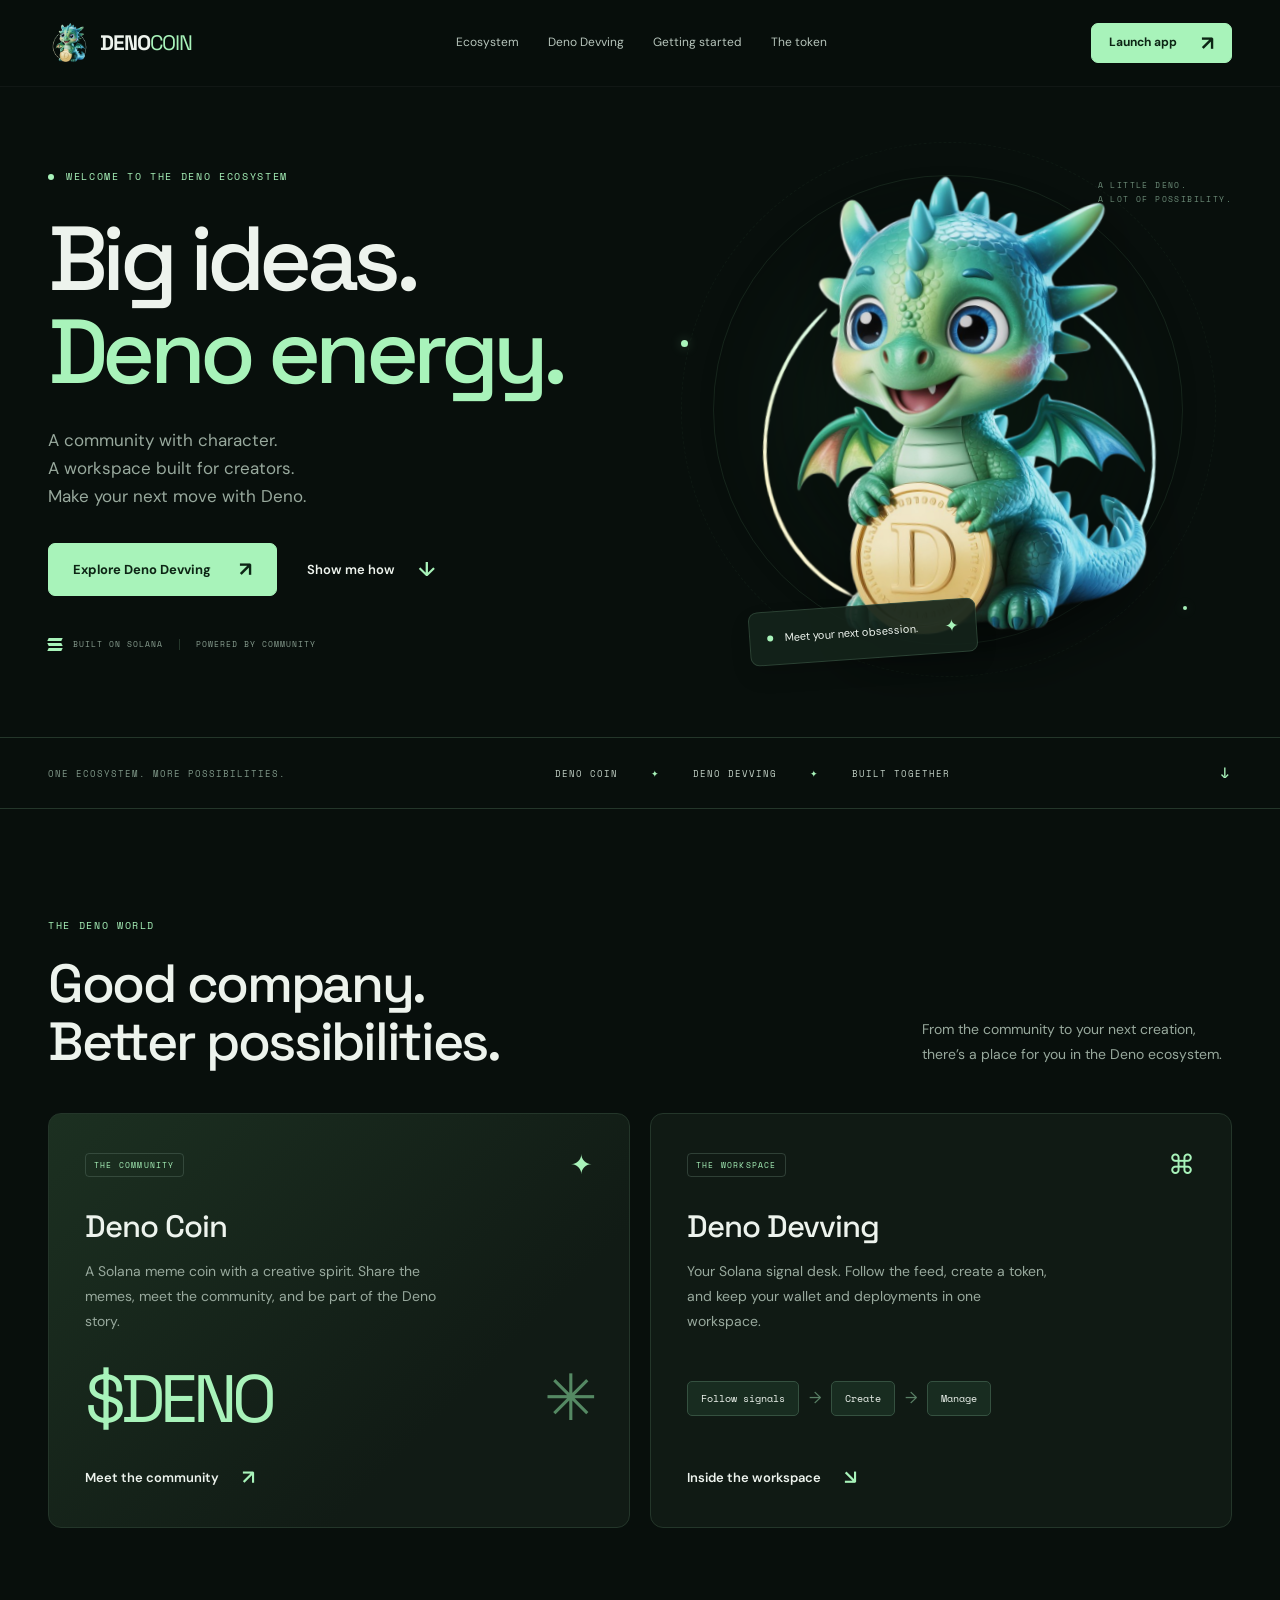
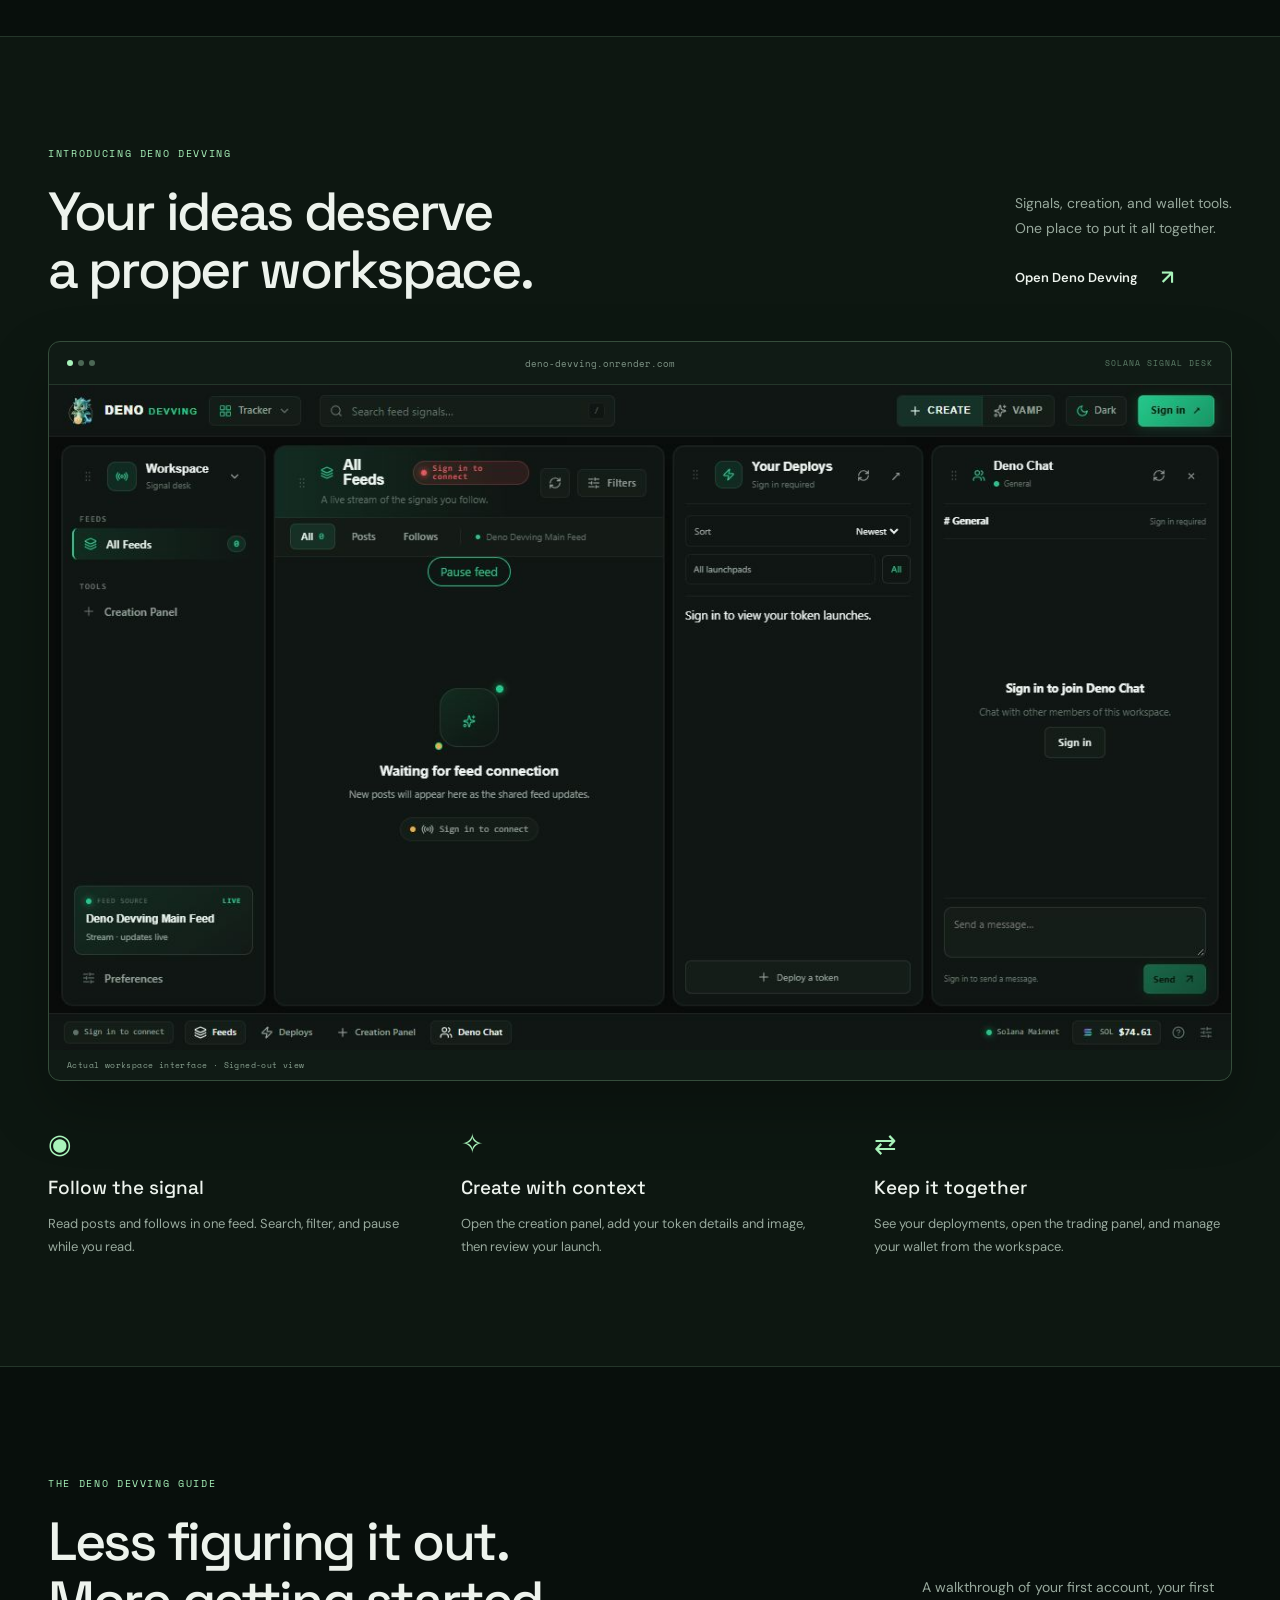
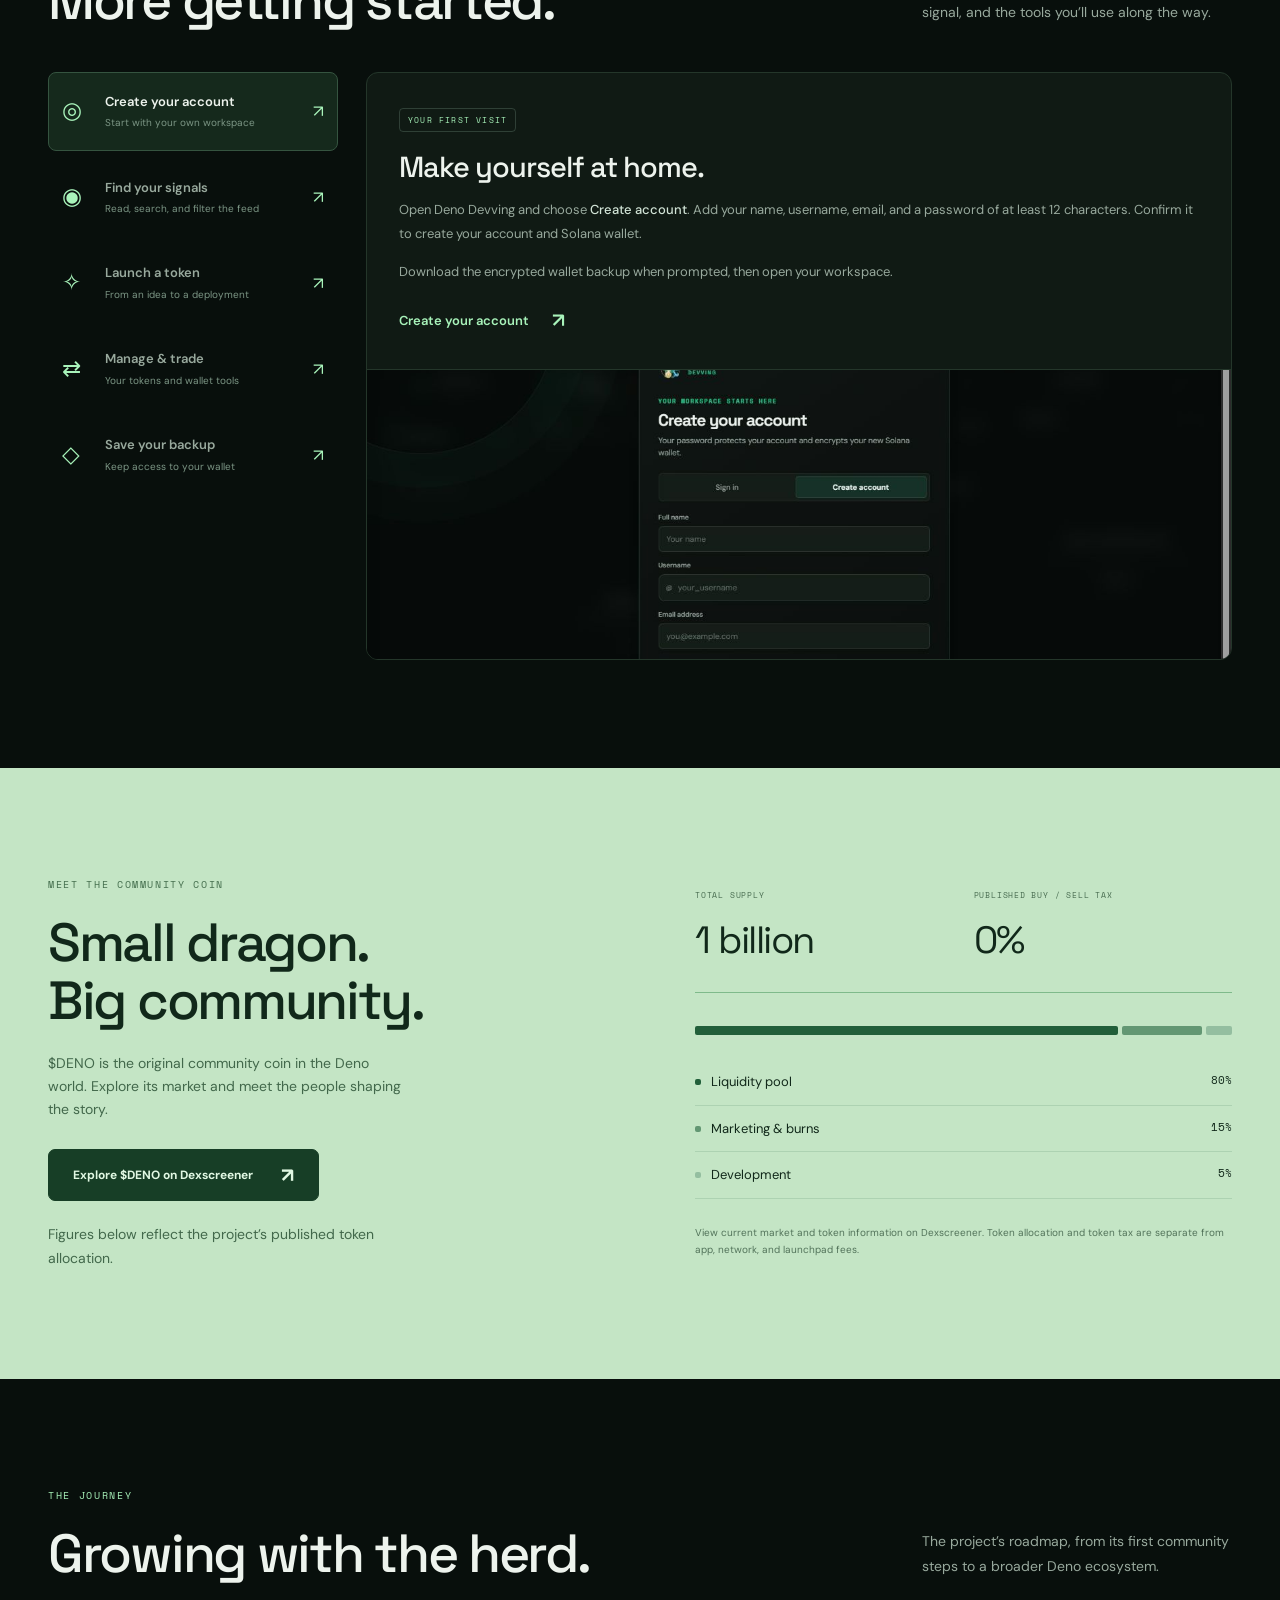
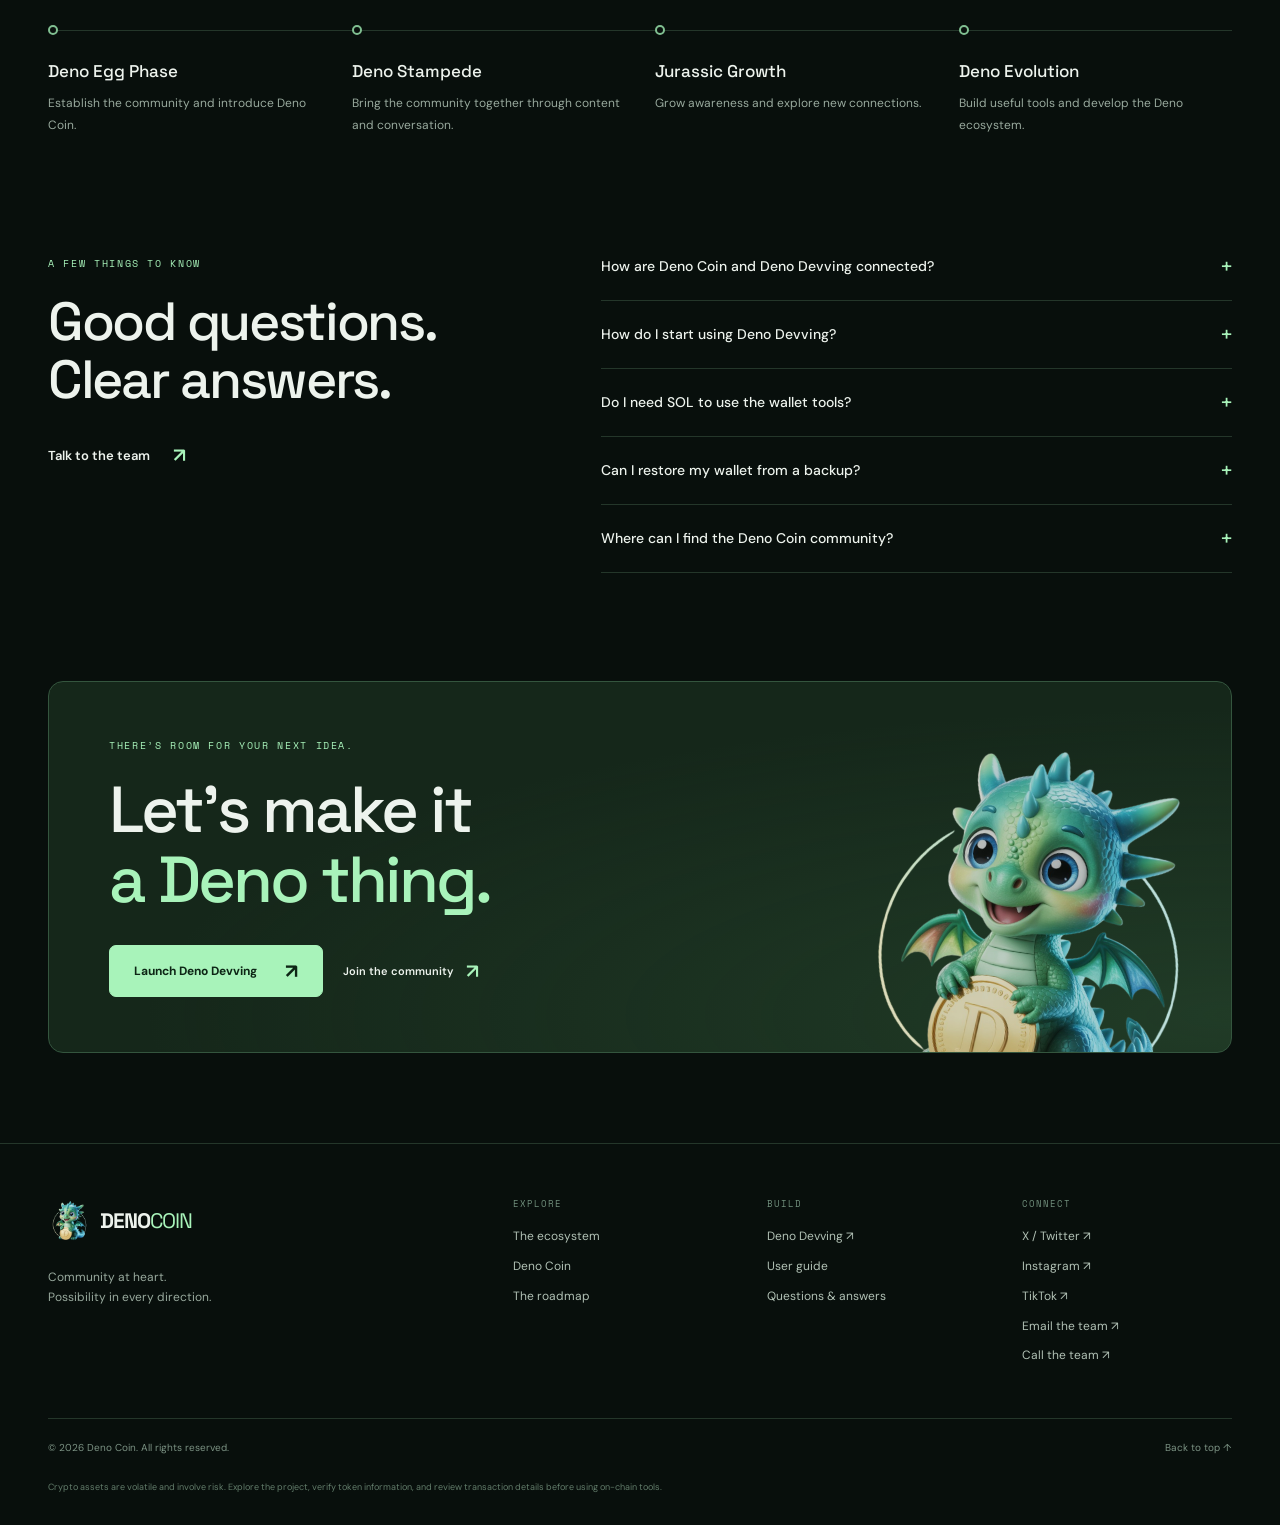
==== commit b764539b: "Redesign Deno Coin with Devving branding and interactive user guide" ====
--- a/$DENOCOIN/index.html
+++ b/$DENOCOIN/index.html
@@ -1,673 +1,90 @@
-<!DOCTYPE html>
+<!doctype html>
 <html lang="en">
 <head>
-    <meta charset="UTF-8">
-    <meta name="viewport" content="width=device-width, initial-scale=1.0">
-    <title>$DENOCOIN</title>
-    <link rel="icon" type="image/png" sizes="32x32" href="mainlogo.png">
-    <link rel="stylesheet" href="style.css">
-    <link href="https://cdn.jsdelivr.net/npm/aos@2.3.4/dist/aos.css" rel="stylesheet">
-    <link href="https://fonts.googleapis.com/css2?family=Orbitron:wght@400;600;700;800&display=swap" rel="stylesheet">
+  <meta charset="utf-8">
+  <meta name="viewport" content="width=device-width, initial-scale=1">
+  <meta name="theme-color" content="#080f0c">
+  <meta name="description" content="Meet Deno Coin and Deno Devving. Discover the community, explore the Solana signal workspace, and learn how to get started.">
+  <meta property="og:title" content="Deno Coin — Big ideas. Deno energy.">
+  <meta property="og:description" content="A community with character. A workspace built for creators. Explore the Deno ecosystem.">
+  <meta property="og:image" content="../assets/deno-mascot.png">
+  <meta property="og:type" content="website">
+  <title>Deno Coin — The Deno Ecosystem</title>
+  <link rel="icon" href="../assets/deno-mascot.png" type="image/png">
+  <link rel="preconnect" href="https://fonts.googleapis.com">
+  <link rel="preconnect" href="https://fonts.gstatic.com" crossorigin>
+  <link href="https://fonts.googleapis.com/css2?family=DM+Sans:wght@400;450;500;550;600;650;700&family=Space+Grotesk:wght@400;500;600;700&family=Space+Mono:wght@400;700&display=swap" rel="stylesheet">
+  <link rel="stylesheet" href="style.css">
+  <script src="script.js" defer></script>
 </head>
 <body>
-    <!-- Background Decorations -->
-    <div class="bg-decorations">
-        <div class="bubble"></div>
-        <div class="bubble"></div>
-        <div class="bubble"></div>
-        <div class="bubble"></div>
-    </div>
+  <a class="skip-link" href="#main">Skip to content</a>
+  <header class="site-header"><div class="container header-inner">
+    <a href="#home" class="brand" aria-label="Deno Coin home"><img src="../assets/deno-mascot.png" alt="" width="44" height="44"><span>DENO<span class="brand-accent">COIN</span></span></a>
+    <button class="menu-toggle" aria-label="Open navigation" aria-controls="main-nav" aria-expanded="false"><span></span><span></span></button>
+    <nav id="main-nav" aria-label="Main navigation"><a href="#ecosystem">Ecosystem</a><a href="#devving">Deno Devving</a><a href="#guide">Getting started</a><a href="#tokenomics">The token</a></nav>
+    <a class="button button-small header-cta" href="https://deno-devving.onrender.com/" target="_blank" rel="noopener noreferrer">Launch app <span aria-hidden="true">↗</span></a>
+  </div></header>
 
-    <!-- Header -->
-    <header>
-        <nav class="container">
-            <div class="logo">
-                <img src="mainlogo.png" alt="Logo" class="mainlogo">
-            </div>
-            
-            <!-- Desktop Navigation -->
-            <ul class="nav-links">
-                <li><a href="#home">Home</a></li>
-                <li><a href="#about">About</a></li>
-                <li><a href="#tokenomics">Tokenomics</a></li>
-                <li><a href="#roadmap">Roadmap</a></li>
-                <li><a href="#howtobuy">How to Buy</a></li>
-            </ul>
-
-            <!-- Desktop Social Icons -->
-            <div class="social-icons desktop-social">
-                                  <a href="https://www.facebook.com/" target="_blank" rel="noopener noreferrer"
-    class="footer-social-link" aria-label="Facebook">
-    <svg xmlns="http://www.w3.org/2000/svg" width="20" height="20" viewBox="0 0 24 24"
-        fill="none" stroke="currentColor" stroke-width="2" stroke-linecap="round"
-        stroke-linejoin="round">
-        <path d="M18 2h-3a5 5 0 0 0-5 5v3H7v4h3v8h4v-8h3.64L18 10h-4V7a1 1 0 0 1 1-1h3z"></path>
-    </svg>
-</a>
-<a href="https://www.instagram.com/" target="_blank" rel="noopener noreferrer"
-    class="footer-social-link" aria-label="Instagram">
-    <svg xmlns="http://www.w3.org/2000/svg" width="20" height="20" viewBox="0 0 24 24"
-        fill="none" stroke="currentColor" stroke-width="2" stroke-linecap="round"
-        stroke-linejoin="round">
-        <rect x="2" y="2" width="20" height="20" rx="5" ry="5"></rect>
-        <path d="M16 11.37A4 4 0 1 1 12.63 8 4 4 0 0 1 16 11.37z"></path>
-        <line x1="17.5" y1="6.5" x2="17.51" y2="6.5"></line>
-    </svg>
-</a>
-
-                        <a href="https://dexscreener.com/solana/h7tauzznqjlh2bhc6mtxwwzgpaelr4q5bkelzscjwad"
-                            target="_blank" rel="noopener noreferrer" class="footer-social-link"
-                            aria-label="Dexscreener">
-                            <img src="dex.jpeg" class="dex-logo" height="30px" alt="">
-                        </a>
-                      <a href="https://www.youtube.com/" target="_blank" rel="noopener noreferrer"
-    class="footer-social-link" aria-label="YouTube">
-    <svg xmlns="http://www.w3.org/2000/svg" width="22" height="22" viewBox="0 0 24 24"
-        fill="none" stroke="currentColor" stroke-width="2" stroke-linecap="round"
-        stroke-linejoin="round">
-        <path d="M22.54 6.42a2.78 2.78 0 0 0-1.94-2C18.88 4 12 4 12 4s-6.88 0-8.6.42a2.78 2.78 0 0 0-1.94 2A29.94 29.94 0 0 0 1 12a29.94 29.94 0 0 0 .46 5.58 2.78 2.78 0 0 0 1.94 2C5.12 20 12 20 12 20s6.88 0 8.6-.42a2.78 2.78 0 0 0 1.94-2A29.94 29.94 0 0 0 23 12a29.94 29.94 0 0 0-.46-5.58z"></path>
-        <polygon points="9.75 15.02 15.5 12 9.75 8.98 9.75 15.02"></polygon>
-    </svg>
-</a>
-
-<a href="https://www.linkedin.com/" target="_blank" rel="noopener noreferrer"
-    class="footer-social-link" aria-label="LinkedIn">
-    <svg xmlns="http://www.w3.org/2000/svg" width="20" height="20" viewBox="0 0 24 24"
-        fill="none" stroke="currentColor" stroke-width="2" stroke-linecap="round"
-        stroke-linejoin="round">
-        <path d="M16 8a6 6 0 0 1 6 6v7h-4v-7a2 2 0 0 0-2-2h0a2 2 0 0 0-2 2v7h-4v-7a6 6 0 0 1 6-6z"></path>
-        <rect x="2" y="9" width="4" height="12"></rect>
-        <circle cx="4" cy="4" r="2"></circle>
-    </svg>
-</a>
-
-            </div>
-
-            <!-- Mobile Burger Menu -->
-            <button class="burger-menu" id="burgerMenu" aria-label="Toggle Menu">
-                <span class="burger-line"></span>
-                <span class="burger-line"></span>
-                <span class="burger-line"></span>
-            </button>
-        </nav>
-
-        <!-- Mobile Menu Overlay -->
-        <div class="mobile-menu" id="mobileMenu">
-            <div class="mobile-menu-content">
-                <ul class="mobile-nav-links">
-                    <li><a href="#home" class="mobile-link">Home</a></li>
-                    <li><a href="#about" class="mobile-link">About</a></li>
-                    <li><a href="#tokenomics" class="mobile-link">Tokenomics</a></li>
-                    <li><a href="#roadmap" class="mobile-link">Roadmap</a></li>
-                    <li><a href="#howtobuy" class="mobile-link">How to Buy</a></li>
-                </ul>
-                
-                <div class="mobile-social-icons">
-                                            <a href="https://www.facebook.com/" target="_blank" rel="noopener noreferrer"
-    class="footer-social-link" aria-label="Facebook">
-    <svg xmlns="http://www.w3.org/2000/svg" width="20" height="20" viewBox="0 0 24 24"
-        fill="none" stroke="currentColor" stroke-width="2" stroke-linecap="round"
-        stroke-linejoin="round">
-        <path d="M18 2h-3a5 5 0 0 0-5 5v3H7v4h3v8h4v-8h3.64L18 10h-4V7a1 1 0 0 1 1-1h3z"></path>
-    </svg>
-</a>
-<a href="https://www.instagram.com/" target="_blank" rel="noopener noreferrer"
-    class="footer-social-link" aria-label="Instagram">
-    <svg xmlns="http://www.w3.org/2000/svg" width="20" height="20" viewBox="0 0 24 24"
-        fill="none" stroke="currentColor" stroke-width="2" stroke-linecap="round"
-        stroke-linejoin="round">
-        <rect x="2" y="2" width="20" height="20" rx="5" ry="5"></rect>
-        <path d="M16 11.37A4 4 0 1 1 12.63 8 4 4 0 0 1 16 11.37z"></path>
-        <line x1="17.5" y1="6.5" x2="17.51" y2="6.5"></line>
-    </svg>
-</a>
-
-                        <a href="https://dexscreener.com/solana/h7tauzznqjlh2bhc6mtxwwzgpaelr4q5bkelzscjwad"
-                            target="_blank" rel="noopener noreferrer" class="footer-social-link"
-                            aria-label="Dexscreener">
-                            <img src="dex.jpeg" class="dex-logo" height="30px" alt="">
-                        </a>
-                      <a href="https://www.youtube.com/" target="_blank" rel="noopener noreferrer"
-    class="footer-social-link" aria-label="YouTube">
-    <svg xmlns="http://www.w3.org/2000/svg" width="22" height="22" viewBox="0 0 24 24"
-        fill="none" stroke="currentColor" stroke-width="2" stroke-linecap="round"
-        stroke-linejoin="round">
-        <path d="M22.54 6.42a2.78 2.78 0 0 0-1.94-2C18.88 4 12 4 12 4s-6.88 0-8.6.42a2.78 2.78 0 0 0-1.94 2A29.94 29.94 0 0 0 1 12a29.94 29.94 0 0 0 .46 5.58 2.78 2.78 0 0 0 1.94 2C5.12 20 12 20 12 20s6.88 0 8.6-.42a2.78 2.78 0 0 0 1.94-2A29.94 29.94 0 0 0 23 12a29.94 29.94 0 0 0-.46-5.58z"></path>
-        <polygon points="9.75 15.02 15.5 12 9.75 8.98 9.75 15.02"></polygon>
-    </svg>
-</a>
-
-<a href="https://www.linkedin.com/" target="_blank" rel="noopener noreferrer"
-    class="footer-social-link" aria-label="LinkedIn">
-    <svg xmlns="http://www.w3.org/2000/svg" width="20" height="20" viewBox="0 0 24 24"
-        fill="none" stroke="currentColor" stroke-width="2" stroke-linecap="round"
-        stroke-linejoin="round">
-        <path d="M16 8a6 6 0 0 1 6 6v7h-4v-7a2 2 0 0 0-2-2h0a2 2 0 0 0-2 2v7h-4v-7a6 6 0 0 1 6-6z"></path>
-        <rect x="2" y="9" width="4" height="12"></rect>
-        <circle cx="4" cy="4" r="2"></circle>
-    </svg>
-</a>
-                </div>
-            </div>
-        </div>
-    </header>
-
-    <!-- Hero Section -->
-    <section class="hero container" id="home">
-        <div class="hero-content">
-            <h1 class="hero-title">
-                <span class="hero-highlight">The $DENOCOIN</span> Has Awakened
-            </h1>
-            <p class="hero-text">
-                Born from chaos, powered by community, and built for pure fun.
-                No presale. No promises. Just vibes and a legendary $DENOCOIN guarding the "D".
-            </p>
-            <div class="button-group">
-                <a href="#" class="btn btn-primary">🚀 Buy $DINO</a>
-                <a href="#" class="btn btn-secondary">🌐 Join the Community</a>
-            </div>
-        </div>
-        <div class="hero-image">
-            <img src="dragon img 4.png" alt="DinoCoin logo" class="hero-dragon">
-        </div>
+  <main id="main">
+    <section class="hero container" id="home" aria-labelledby="hero-heading">
+      <div class="hero-copy">
+        <p class="eyebrow"><span class="status-dot"></span> WELCOME TO THE DENO ECOSYSTEM</p>
+        <h1 id="hero-heading">Big ideas.<br><span>Deno energy.</span></h1>
+        <p class="hero-description">A community with character.<br>A workspace built for creators.<br>Make your next move with Deno.</p>
+        <div class="button-row"><a class="button" href="https://deno-devving.onrender.com/" target="_blank" rel="noopener noreferrer">Explore Deno Devving <span aria-hidden="true">↗</span></a><a class="text-link" href="#guide">Show me how <span aria-hidden="true">↓</span></a></div>
+        <div class="hero-footnote"><span class="solana-mark" aria-hidden="true"><i></i><i></i><i></i></span><span>BUILT ON SOLANA</span><span class="footnote-divider"></span><span>POWERED BY COMMUNITY</span></div>
+      </div>
+      <div class="hero-art"><div class="orbital orbital-one"></div><div class="orbital orbital-two"></div><span class="orbit-point point-one"></span><span class="orbit-point point-two"></span><span class="art-label">A LITTLE DENO.<br>A LOT OF POSSIBILITY.</span><img class="hero-mascot" src="../assets/deno-mascot.png" width="1024" height="1024" alt="The turquoise Deno dragon holding a gold Deno coin" fetchpriority="high"><div class="mascot-tag"><span class="status-dot"></span><span>Meet your next obsession.</span><span aria-hidden="true">✦</span></div></div>
     </section>
 
-    <!-- About Section -->
-    <section id="about" class="container">
-        <div class="about-bg"></div>
-        <div class="about-content">
-            <div class="about-text" data-aos="fade-left">
-                <h2>About $DENOCOIN</h2>
-                <p>
-                    $DENOCOIN: a fearless coin guarding trust in the meme world.
-                    No presale, no hidden bags, no team dumps — just a fair launch. 
-                    Built on strength, loyalty, and community power.
-                    Every holder shapes the journey of memes ruling crypto.
-                </p>
-            </div>
+    <div class="ecosystem-strip"><div class="container strip-inner"><span>ONE ECOSYSTEM. MORE POSSIBILITIES.</span><span>DENO COIN <i>✦</i> DENO DEVVING <i>✦</i> BUILT TOGETHER</span><a href="#ecosystem" aria-label="Explore the ecosystem">↓</a></div></div>
 
-            <div class="about-cards" data-aos="fade-right">
-                <div class="card" data-aos="fade-right" data-aos-delay="100">
-                    <div class="card-icon">🌟</div>
-                    <h3>Community First</h3>
-                    <p>Built by the people, for the people</p>
-                </div>
-                <div class="card" data-aos="fade-right" data-aos-delay="200">
-                    <div class="card-icon">🎨</div>
-                    <h3>Creative Spirit</h3>
-                    <p>Memes, art, and endless fun</p>
-                </div>
-                <div class="card" data-aos="fade-right" data-aos-delay="300">
-                    <div class="card-icon">🔒</div>
-                    <h3>Safe & Fair</h3>
-                    <p>100% liquidity burned</p>
-                </div>
-                <div class="card" data-aos="fade-right" data-aos-delay="400">
-                    <div class="card-icon">🚀</div>
-                    <h3>To The Moon</h3>
-                    <p>Together we roar louder</p>
-                </div>
-            </div>
-        </div>
+    <section class="section container" id="ecosystem" aria-labelledby="ecosystem-heading">
+      <div class="section-heading"><div><p class="eyebrow">THE DENO WORLD</p><h2 id="ecosystem-heading">Good company.<br>Better possibilities.</h2></div><p>From the community to your next creation, there’s a place for you in the Deno ecosystem.</p></div>
+      <div class="ecosystem-grid">
+        <article class="ecosystem-card coin-card"><div class="card-topline"><span class="pill">THE COMMUNITY</span><span class="card-symbol" aria-hidden="true">✦</span></div><h3>Deno Coin</h3><p>A Solana meme coin with a creative spirit. Share the memes, meet the community, and be part of the Deno story.</p><div class="coin-wordmark" aria-hidden="true">$DENO<span>✳</span></div><a class="text-link" href="https://x.com/denocoin78" target="_blank" rel="noopener noreferrer">Meet the community <span aria-hidden="true">↗</span></a></article>
+        <article class="ecosystem-card devving-card"><div class="card-topline"><span class="pill">THE WORKSPACE</span><span class="card-symbol" aria-hidden="true">⌘</span></div><h3>Deno Devving</h3><p>Your Solana signal desk. Follow the feed, create a token, and keep your wallet and deployments in one workspace.</p><div class="mini-workflow" aria-hidden="true"><span>Follow signals</span><b>→</b><span>Create</span><b>→</b><span>Manage</span></div><a class="text-link" href="#devving">Inside the workspace <span aria-hidden="true">↘</span></a></article>
+      </div>
     </section>
 
-    <!-- Tokenomics Section -->
-    <section class="tokenomics-section" id="tokenomics">
-        <div class="tokenomics-container">
-            <div class="section-header">
-                <h2 class="section-title">
-                    <span class="text-gradient">Token</span>omics
-                </h2>
-                <div class="title-underline"></div>
-                <p class="section-subtitle">
-                  Total Supply: 1,000,000,000 | 0% Buy/Sell Tax
+    <section class="product-section section" id="devving" aria-labelledby="devving-heading"><div class="container">
+      <div class="section-heading"><div><p class="eyebrow">INTRODUCING DENO DEVVING</p><h2 id="devving-heading">Your ideas deserve<br>a proper workspace.</h2></div><div class="section-heading-side"><p>Signals, creation, and wallet tools.<br>One place to put it all together.</p><a class="text-link" href="https://deno-devving.onrender.com/" target="_blank" rel="noopener noreferrer">Open Deno Devving <span aria-hidden="true">↗</span></a></div></div>
+      <figure class="workspace-frame"><div class="window-bar"><div class="window-dots" aria-hidden="true"><i></i><i></i><i></i></div><span>deno-devving.onrender.com</span><span class="window-label">SOLANA SIGNAL DESK</span></div><button class="screenshot-button" data-lightbox="../assets/devving-workspace.jpg" data-caption="Deno Devving workspace, shown signed out. Account data appears after sign-in." aria-label="Enlarge Deno Devving workspace screenshot"><img src="../assets/devving-workspace.jpg" alt="Deno Devving interface showing the signal feed, creation tools, deployment history and chat in the signed-out view" width="1280" height="720" loading="lazy"><span class="enlarge-hint">View workspace ↗</span></button><figcaption>Actual workspace interface · Signed-out view</figcaption></figure>
+      <div class="feature-grid"><article><span class="feature-icon" aria-hidden="true">◉</span><h3>Follow the signal</h3><p>Read posts and follows in one feed. Search, filter, and pause while you read.</p></article><article><span class="feature-icon" aria-hidden="true">✧</span><h3>Create with context</h3><p>Open the creation panel, add your token details and image, then review your launch.</p></article><article><span class="feature-icon" aria-hidden="true">⇄</span><h3>Keep it together</h3><p>See your deployments, open the trading panel, and manage your wallet from the workspace.</p></article></div>
+    </div></section>
 
-                </p>
-            </div>
-
-            <div class="tokenomics-content">
-                <div class="tokenomics-chart">
-                    <div class="pie-chart" id="pieChart">
-                        <div class="chart-center">
-                            <span class="logo-text">$DENO</span>
-                            <span class="logo-highlight">COIN</span>
-                        </div>
-                    </div>
-                </div>
-
-                <div class="tokenomics-breakdown">
-                    <h3 class="breakdown-title">$DENO Token Distribution</h3>
-                    <div class="distribution-list">
-                        <div class="distribution-item">
-                            <div class="distribution-info">
-                                <div class="distribution-color" style="background-color: #4fc3f7;"></div>
-                                <div class="distribution-details">
-                                    <span class="distribution-category">Liquidity Pool (Locked)</span>
-                                    <div class="distribution-bar">
-                                        <div class="distribution-progress"
-                                            style="width: 80%; background-color: #4fc3f7;"></div>
-                                    </div>
-                                </div>
-                            </div>
-                            <span class="distribution-percentage">80%</span>
-                        </div>
-
-                        <div class="distribution-item">
-                            <div class="distribution-info">
-                                <div class="distribution-color" style="background-color: #d4af37;"></div>
-                                <div class="distribution-details">
-                                    <span class="distribution-category">Marketing & Burns</span>
-                                    <div class="distribution-bar">
-                                        <div class="distribution-progress"
-                                            style="width: 15%; background-color: #d4af37;"></div>
-                                    </div>
-                                </div>
-                            </div>
-                            <span class="distribution-percentage">15%</span>
-                        </div>
-
-                        <div class="distribution-item">
-                            <div class="distribution-info">
-                                <div class="distribution-color" style="background-color: #7b2cbf;"></div>
-                                <div class="distribution-details">
-                                    <span class="distribution-category">Development (Locked 6mo)</span>
-                                    <div class="distribution-bar">
-                                        <div class="distribution-progress"
-                                            style="width: 5%; background-color: #7b2cbf;"></div>
-                                    </div>
-                                </div>
-                            </div>
-                            <span class="distribution-percentage">5%</span>
-                        </div>
-                    </div>
-                    <div class="burn-mechanic">
-                        <p> Scheduled Burns: Each burn reduces supply — making $DENO roar louder as the herd grows stronger"</p>
-                    </div>
-                </div>
-            </div>
+    <section class="section container guide-section" id="guide" aria-labelledby="guide-heading">
+      <div class="section-heading"><div><p class="eyebrow">THE DENO DEVVING GUIDE</p><h2 id="guide-heading">Less figuring it out.<br>More getting started.</h2></div><p>A walkthrough of your first account, your first signal, and the tools you’ll use along the way.</p></div>
+      <div class="guide-layout">
+        <div class="guide-tabs" role="tablist" aria-label="Deno Devving guide" aria-orientation="vertical">
+          <button id="tab-account" role="tab" aria-selected="true" aria-controls="panel-account" tabindex="0"><span class="tab-icon" aria-hidden="true">◎</span><span>Create your account<small>Start with your own workspace</small></span><span aria-hidden="true">↗</span></button>
+          <button id="tab-feed" role="tab" aria-selected="false" aria-controls="panel-feed" tabindex="-1"><span class="tab-icon" aria-hidden="true">◉</span><span>Find your signals<small>Read, search, and filter the feed</small></span><span aria-hidden="true">↗</span></button>
+          <button id="tab-create" role="tab" aria-selected="false" aria-controls="panel-create" tabindex="-1"><span class="tab-icon" aria-hidden="true">✧</span><span>Launch a token<small>From an idea to a deployment</small></span><span aria-hidden="true">↗</span></button>
+          <button id="tab-trade" role="tab" aria-selected="false" aria-controls="panel-trade" tabindex="-1"><span class="tab-icon" aria-hidden="true">⇄</span><span>Manage &amp; trade<small>Your tokens and wallet tools</small></span><span aria-hidden="true">↗</span></button>
+          <button id="tab-backup" role="tab" aria-selected="false" aria-controls="panel-backup" tabindex="-1"><span class="tab-icon" aria-hidden="true">◇</span><span>Save your backup<small>Keep access to your wallet</small></span><span aria-hidden="true">↗</span></button>
         </div>
-
-        <div class="tokenomics-bg">
-            <div class="geometric-shape shape-1"></div>
-            <div class="geometric-shape shape-2"></div>
+        <div class="guide-panels">
+          <article class="guide-panel" id="panel-account" role="tabpanel" aria-labelledby="tab-account" tabindex="0"><div class="guide-panel-copy"><span class="pill">YOUR FIRST VISIT</span><h3>Make yourself at home.</h3><p>Open Deno Devving and choose <strong>Create account</strong>. Add your name, username, email, and a password of at least 12 characters. Confirm it to create your account and Solana wallet.</p><p>Download the encrypted wallet backup when prompted, then open your workspace.</p><a class="text-link" href="https://deno-devving.onrender.com/" target="_blank" rel="noopener noreferrer">Create your account <span aria-hidden="true">↗</span></a></div><button class="guide-image screenshot-button" data-lightbox="../assets/devving-signup.jpg" data-caption="The Deno Devving account creation screen." aria-label="Enlarge account creation screenshot"><img src="../assets/devving-signup.jpg" alt="Deno Devving Create your account form with name, username, email and password fields" width="1280" height="720" loading="lazy"><span class="enlarge-hint">Enlarge screenshot ↗</span></button></article>
+          <article class="guide-panel" id="panel-feed" role="tabpanel" aria-labelledby="tab-feed" tabindex="0" hidden><div class="guide-panel-copy"><span class="pill">YOUR SIGNAL DESK</span><h3>Give the feed your attention.</h3><p>Start in <strong>All Feeds</strong>. Switch between posts and follows, use the search field to find a topic, and open <strong>Filters</strong> to narrow the view.</p><p>Use <strong>Pause feed</strong> when you need time to read. Open the tracker controls to manage the accounts you follow.</p></div><button class="guide-image screenshot-button" data-lightbox="../assets/devving-workspace.jpg" data-caption="Signed-out workspace reference. Sign in to connect to the shared feed." aria-label="Enlarge signal workspace screenshot"><img src="../assets/devving-workspace.jpg" alt="The feed, filters, search and pause controls in the Deno Devving workspace" width="1280" height="720" loading="lazy"></button></article>
+          <article class="guide-panel" id="panel-create" role="tabpanel" aria-labelledby="tab-create" tabindex="0" hidden><div class="guide-panel-copy"><span class="pill">FROM IDEA TO TOKEN</span><h3>Give your idea a name.</h3><ol><li>Sign in and unlock your wallet.</li><li>Open <strong>Create</strong> or <strong>Creation Panel</strong>.</li><li>Enter the token name, symbol, description, and image.</li><li>Review the selected launchpad, network, fees, and transaction details before confirming.</li></ol><p>Your recorded launches appear in <strong>Your Deploys</strong>. Keep SOL available for network and launchpad fees.</p><a class="text-link" href="https://deno-devving.onrender.com/" target="_blank" rel="noopener noreferrer">Open the creation panel <span aria-hidden="true">↗</span></a></div><div class="guide-note"><span aria-hidden="true">✧</span><h4>Review before you launch.</h4><p>Token creation is an on-chain action. Check the details and fee estimate in the app before signing.</p></div></article>
+          <article class="guide-panel" id="panel-trade" role="tabpanel" aria-labelledby="tab-trade" tabindex="0" hidden><div class="guide-panel-copy"><span class="pill">YOUR NEXT MOVE</span><h3>Keep an eye on your tokens.</h3><p>Select a token from <strong>Your Deploys</strong> to open its trading tools, or use the wallet’s <strong>Buy / Sell tokens</strong> option to look up a token by mint address.</p><p>Choose buy or sell, enter an amount, and review the quote, slippage, and fees. Use the wallet menu to receive or withdraw SOL.</p><p>Confirm the destination address and network before making a transfer.</p></div><div class="guide-note"><span aria-hidden="true">⇄</span><h4>Every transaction deserves a check.</h4><p>Quotes and execution depend on liquidity, network conditions, and your settings. Review each transaction in the app.</p></div></article>
+          <article class="guide-panel" id="panel-backup" role="tabpanel" aria-labelledby="tab-backup" tabindex="0" hidden><div class="guide-panel-copy"><span class="pill">KEEP YOUR WALLET YOURS</span><h3>A little care goes a long way.</h3><p>Save the encrypted JSON file offered during account setup. You can also download an <strong>Encrypted backup</strong> from the wallet menu.</p><p>To import a saved file, choose <strong>Create account → Already have an encrypted wallet backup?</strong> and select your JSON file. Enter the password that protects that file.</p><p>Keep the file and its password somewhere safe. A password-protected JSON file requires its encryption password to unlock.</p></div><div class="guide-note"><span aria-hidden="true">◇</span><h4>Private means private.</h4><p>Never post your private key, backup file, or wallet password in chat, social media, or a support conversation.</p></div></article>
         </div>
+      </div>
     </section>
 
-   <!-- Roadmap Section -->
-<section class="roadmap-section" id="roadmap">
-    <div class="roadmap-container">
-        <div class="section-header">
-            <h2 class="section-title">
-                <span class="text-gradient">Deno</span> Coin Roadmap
-            </h2>
-            <div class="title-underline"></div>
-        </div>
+    <section class="token-section section" id="tokenomics" aria-labelledby="token-heading"><div class="container token-layout"><div class="token-intro"><p class="eyebrow">MEET THE COMMUNITY COIN</p><h2 id="token-heading">Small dragon.<br>Big community.</h2><p>$DENO is the original community coin in the Deno world. Explore its market and meet the people shaping the story.</p><a class="button button-dark" href="https://dexscreener.com/solana/h7tauzznqjlh2bhc6mtxwwzgpaelr4q5bkelzscjwad" target="_blank" rel="noopener noreferrer">Explore $DENO on Dexscreener <span aria-hidden="true">↗</span></a><p class="token-source">Figures below reflect the project’s published token allocation.</p></div><div class="token-details"><div class="token-stats"><div><small>TOTAL SUPPLY</small><strong>1 billion</strong></div><div><small>PUBLISHED BUY / SELL TAX</small><strong>0%</strong></div></div><div class="allocation-bar" role="img" aria-label="Published token allocation. Liquidity 80 percent, marketing and burns 15 percent, development 5 percent."><i></i><i></i><i></i></div><dl class="allocation-list"><div><dt><i></i>Liquidity pool</dt><dd>80%</dd></div><div><dt><i></i>Marketing &amp; burns</dt><dd>15%</dd></div><div><dt><i></i>Development</dt><dd>5%</dd></div></dl><p class="token-source">View current market and token information on Dexscreener. Token allocation and token tax are separate from app, network, and launchpad fees.</p></div></div></section>
 
-        <div class="roadmap-timeline">
-            <div class="timeline-track"></div>
+    <section class="section container" id="roadmap" aria-labelledby="roadmap-heading"><div class="section-heading"><div><p class="eyebrow">THE JOURNEY</p><h2 id="roadmap-heading">Growing with the herd.</h2></div><p>The project’s roadmap, from its first community steps to a broader Deno ecosystem.</p></div><div class="roadmap-grid"><article><span class="roadmap-dot"></span><h3>Deno Egg Phase</h3><p>Establish the community and introduce Deno Coin.</p></article><article><span class="roadmap-dot"></span><h3>Deno Stampede</h3><p>Bring the community together through content and conversation.</p></article><article><span class="roadmap-dot"></span><h3>Jurassic Growth</h3><p>Grow awareness and explore new connections.</p></article><article><span class="roadmap-dot"></span><h3>Deno Evolution</h3><p>Build useful tools and develop the Deno ecosystem.</p></article></div></section>
 
-            <!-- Q3 2025 -->
-            <div class="roadmap-item current">
-                <div class="roadmap-marker">
-                    <div class="marker-dot"></div>
-                    <div class="marker-line"></div>
-                </div>
+    <section class="section container faq-section" id="faq" aria-labelledby="faq-heading"><div><p class="eyebrow">A FEW THINGS TO KNOW</p><h2 id="faq-heading">Good questions.<br>Clear answers.</h2><a class="text-link" href="mailto:finance@denocoin.com">Talk to the team <span aria-hidden="true">↗</span></a></div><div class="faq-list"><details><summary>How are Deno Coin and Deno Devving connected?</summary><p>They share the Deno brand and community. Deno Coin is the community token, while Deno Devving is a Solana workspace for feeds, token creation, and wallet tools.</p></details><details><summary>How do I start using Deno Devving?</summary><p>Open the app, choose Create account, and complete signup. Save your encrypted wallet backup before entering your workspace. The guide above walks through the main tools.</p></details><details><summary>Do I need SOL to use the wallet tools?</summary><p>On-chain transactions require SOL for network fees. Token creation and trading can also include platform or launchpad fees. Review the fees and network shown in the app before confirming.</p></details><details><summary>Can I restore my wallet from a backup?</summary><p>A Deno Devving encrypted backup can restore the same wallet address when you provide the password that protects that file. Keep your backup and password safe.</p></details><details><summary>Where can I find the Deno Coin community?</summary><p>Visit <a href="https://x.com/denocoin78" target="_blank" rel="noopener noreferrer">@denocoin78 on X</a>, or find the official Instagram and TikTok links in the footer.</p></details></div></section>
 
-                <div class="roadmap-content">
-                    <div class="roadmap-phase">Q3 2025</div>
-                    <h3 class="roadmap-title">Deno Egg Phase</h3>
-                    <ul class="milestone-list">
-                        <li class="milestone-item">Token Launch: $DENO</li>
-                        <li class="milestone-item">Community Building</li>
-                        <li class="milestone-item">Website Release: Official site with tokenomics</li>
-                        <li class="milestone-item">Marketing: "From the Egg to the Chain" campaign</li>
-                    </ul>
-                    <div class="status-badge">current</div>
-                </div>
-            </div>
+    <section class="container final-cta"><div><p class="eyebrow">THERE’S ROOM FOR YOUR NEXT IDEA.</p><h2>Let’s make it<br><span>a Deno thing.</span></h2><div class="button-row"><a class="button" href="https://deno-devving.onrender.com/" target="_blank" rel="noopener noreferrer">Launch Deno Devving <span aria-hidden="true">↗</span></a><a class="text-link" href="https://x.com/denocoin78" target="_blank" rel="noopener noreferrer">Join the community <span aria-hidden="true">↗</span></a></div></div><img src="../assets/deno-mascot.png" alt="The Deno dragon welcoming you to the community" width="1024" height="1024" loading="lazy"></section>
+  </main>
 
-            <!-- Q4 2025 -->
-            <div class="roadmap-item upcoming">
-                <div class="roadmap-marker">
-                    <div class="marker-dot"></div>
-                    <div class="marker-line"></div>
-                </div>
+  <footer class="site-footer"><div class="container"><div class="footer-main"><div class="footer-brand"><a href="#home" class="brand"><img src="../assets/deno-mascot.png" alt="" width="44" height="44"><span>DENO<span class="brand-accent">COIN</span></span></a><p>Community at heart.<br>Possibility in every direction.</p></div><div><h3>Explore</h3><a href="#ecosystem">The ecosystem</a><a href="#tokenomics">Deno Coin</a><a href="#roadmap">The roadmap</a></div><div><h3>Build</h3><a href="https://deno-devving.onrender.com/" target="_blank" rel="noopener noreferrer">Deno Devving ↗</a><a href="#guide">User guide</a><a href="#faq">Questions &amp; answers</a></div><div><h3>Connect</h3><a href="https://x.com/denocoin78" target="_blank" rel="noopener noreferrer">X / Twitter ↗</a><a href="https://www.instagram.com/denocoin.com78/" target="_blank" rel="noopener noreferrer">Instagram ↗</a><a href="https://www.tiktok.com/@denocoin" target="_blank" rel="noopener noreferrer">TikTok ↗</a><a href="mailto:finance@denocoin.com">Email the team ↗</a><a href="tel:888-296-2339">Call the team ↗</a></div></div><div class="footer-bottom"><p>© <span id="year">2026</span> Deno Coin. All rights reserved.</p><a href="#home">Back to top ↑</a></div><p class="risk-note">Crypto assets are volatile and involve risk. Explore the project, verify token information, and review transaction details before using on-chain tools.</p></div></footer>
 
-                <div class="roadmap-content">
-                    <div class="roadmap-phase">Q4 2025</div>
-                    <h3 class="roadmap-title">Deno Stampede</h3>
-                    <ul class="milestone-list">
-                        <li class="milestone-item">DEX Listings</li>
-                        <li class="milestone-item">NFT Drop: "Deno Fragments"</li>
-                        <li class="milestone-item">Partnerships: Crypto communities and creators</li>
-                        <li class="milestone-item">Staking V1</li>
-                    </ul>
-                    <div class="status-badge">upcoming</div>
-                </div>
-            </div>
-
-            <!-- Q1 2026 -->
-            <div class="roadmap-item upcoming">
-                <div class="roadmap-marker">
-                    <div class="marker-dot"></div>
-                    <div class="marker-line"></div>
-                </div>
-
-                <div class="roadmap-content">
-                    <div class="roadmap-phase">Q1 2026</div>
-                    <h3 class="roadmap-title">Jurassic Growth</h3>
-                    <ul class="milestone-list">
-                        <li class="milestone-item">DAO Governance</li>
-                        <li class="milestone-item">NFT Utility: Exclusive perks for holders</li>
-                        <li class="milestone-item">Web3 Integration: Gaming & ecosystem partnerships</li>
-                        <li class="milestone-item">Meme Tools</li>
-                    </ul>
-                    <div class="status-badge">upcoming</div>
-                </div>
-            </div>
-
-            <!-- Q2 2026 -->
-            <div class="roadmap-item upcoming">
-                <div class="roadmap-marker">
-                    <div class="marker-dot"></div>
-                    <div class="marker-line"></div>
-                </div>
-
-                <div class="roadmap-content">
-                    <div class="roadmap-phase">Q2 2026</div>
-                    <h3 class="roadmap-title">Deno Evolution</h3>
-                    <ul class="milestone-list">
-                        <li class="milestone-item">Enhanced Staking Program</li>
-                        <li class="milestone-item">Cross-Chain Research</li>
-                        <li class="milestone-item">Gamification Phase 1</li>
-                        <li class="milestone-item">Ecosystem Expansion</li>
-                    </ul>
-                    <div class="status-badge">upcoming</div>
-                </div>
-            </div>
-        </div>
-
-        <div class="roadmap-note">
-            <p>Our roadmap evolves with community input and market conditions.</p>
-        </div>
-    </div>
-
-    <div class="glow-effect roadmap-glow-1"></div>
-    <div class="glow-effect roadmap-glow-2"></div>
-</section>
-
-
-
-    <!-- How to Buy Section -->
-    <section class="how-it-works-section" id="howtobuy">
-        <div class="how-container">
-            <div class="section-header">
-                <h2 class="section-title">
-                    <span class="text-gradient">How to Buy</span>$DENO
-
-                </h2>
-                <div class="title-underline"></div>
-                <p class="section-subtitle">
-                   Follow these simple steps to join the prehistoric pack
-
-                </p>
-            </div>
-
-            <div class="steps-container">
-                <div class="step-card" data-step="1">
-                    <div class="step-connector">
-                        <div class="connector-line"></div>
-                    </div>
-                    <div class="step-content">
-                        <div class="step-icon-wrapper">
-                            <div class="step-icon">
-                                <svg xmlns="http://www.w3.org/2000/svg" viewBox="0 0 24 24" fill="none"
-                                    stroke="currentColor" strokeWidth="2" strokeLinecap="round" strokeLinejoin="round">
-                                    <rect x="2" y="5" width="20" height="14" rx="2" ry="2"></rect>
-                                    <line x1="2" y1="10" x2="22" y2="10"></line>
-                                </svg>
-                            </div>
-                            <div class="step-number">1</div>
-                        </div>
-                        <div class="step-info">
-                            <h3 class="step-title">Get a Wallet</h3>
-                            <p class="step-description">Download Phantom or Solflare wallet from the App Store or Google Play Store for free. Desktop users, get the browser extension.</p>
-                        </div>
-                    </div>
-                </div>
-
-                <div class="step-card" data-step="2">
-                    <div class="step-connector">
-                        <div class="connector-line"></div>
-                    </div>
-                    <div class="step-content">
-                        <div class="step-icon-wrapper">
-                            <div class="step-icon">
-                                <svg xmlns="http://www.w3.org/2000/svg" viewBox="0 0 24 24" fill="none"
-                                    stroke="currentColor" strokeWidth="2" strokeLinecap="round" strokeLinejoin="round">
-                                    <line x1="12" y1="1" x2="12" y2="23"></line>
-                                    <path d="M17 5H9.5a3.5 3.5 0 0 0 0 7h5a3.5 3.5 0 0 1 0 7H6"></path>
-                                </svg>
-                            </div>
-                            <div class="step-number">2</div>
-                        </div>
-                        <div class="step-info">
-                            <h3 class="step-title">Get Some SOL</h3>
-                            <p class="step-description">Have SOL in your wallet to swap for $DENO. Buy SOL directly through your wallet, transfer from another wallet, or buy on an exchange and send it to your wallet.</p>
-                        </div>
-                    </div>
-                </div>
-
-                <div class="step-card" data-step="3">
-                    <div class="step-connector">
-                        <div class="connector-line"></div>
-                    </div>
-                    <div class="step-content">
-                        <div class="step-icon-wrapper">
-                            <div class="step-icon">
-                                <svg xmlns="http://www.w3.org/2000/svg" viewBox="0 0 24 24" fill="none"
-                                    stroke="currentColor" strokeWidth="2" strokeLinecap="round" strokeLinejoin="round">
-                                    <circle cx="12" cy="12" r="10"></circle>
-                                    <polyline points="12 6 12 12 16 14"></polyline>
-                                </svg>
-                            </div>
-                            <div class="step-number">3</div>
-                        </div>
-                        <div class="step-info">
-                            <h3 class="step-title">Go to Raydium</h3>
-                            <p class="step-description">Connect to Raydium. Go to raydium.io in your browser or app. Connect your wallet. Paste the $DENO token address into Raydium and confirm.</p>
-                        </div>
-                    </div>
-                </div>
-
-                <div class="step-card" data-step="4">
-                    <div class="step-connector"></div>
-                    <div class="step-content">
-                        <div class="step-icon-wrapper">
-                            <div class="step-icon">
-                                <svg xmlns="http://www.w3.org/2000/svg" viewBox="0 0 24 24" fill="none"
-                                    stroke="currentColor" strokeWidth="2" strokeLinecap="round" strokeLinejoin="round">
-                                    <path d="M22 11.08V12a10 10 0 1 1-5.93-9.14"></path>
-                                    <polyline points="22 4 12 14.01 9 11.01"></polyline>
-                                </svg>
-                            </div>
-                            <div class="step-number">4</div>
-                        </div>
-                        <div class="step-info">
-                            <h3 class="step-title">Swap SOL for $DENO</h3>
-                            <p class="step-description">Swap your SOL for $DENO. We have ZERO taxes so you don't need to worry about specific slippage, although you may need to use slippage during times of market volatility.</p>
-                        </div>
-                    </div>
-                </div>
-            </div>
-        </div>
-
-        <div class="glow-effect glow-1"></div>
-        <div class="glow-effect glow-2"></div>
-    </section>
-
-    <!-- Footer -->
-    <footer class="footer">
-        <div class="footer-container">
-            <div class="footer-top">
-                <div class="footer-brand">
-                    <a href="#home" class="footer-logo">
-                        <img src="mainlogo.png" alt="3I/ATLAS AI Logo" class="logo-image">
-                        <div class="logo-text-container">
-                            <span class="logo-text">$DENOCOIN</span>
-                        </div>
-                    </a>
-                    <p class="footer-tagline">
-                       The Prehistoric Meme Coin Where Community Meets Innovation                                                                         Quick Links:
-
-                    </p>
-                    <div class="footer-socials">
-                    
-                        <a href="https://www.facebook.com/" target="_blank" rel="noopener noreferrer"
-    class="footer-social-link" aria-label="Facebook">
-    <svg xmlns="http://www.w3.org/2000/svg" width="20" height="20" viewBox="0 0 24 24"
-        fill="none" stroke="currentColor" stroke-width="2" stroke-linecap="round"
-        stroke-linejoin="round">
-        <path d="M18 2h-3a5 5 0 0 0-5 5v3H7v4h3v8h4v-8h3.64L18 10h-4V7a1 1 0 0 1 1-1h3z"></path>
-    </svg>
-</a>
-<a href="https://www.instagram.com/" target="_blank" rel="noopener noreferrer"
-    class="footer-social-link" aria-label="Instagram">
-    <svg xmlns="http://www.w3.org/2000/svg" width="20" height="20" viewBox="0 0 24 24"
-        fill="none" stroke="currentColor" stroke-width="2" stroke-linecap="round"
-        stroke-linejoin="round">
-        <rect x="2" y="2" width="20" height="20" rx="5" ry="5"></rect>
-        <path d="M16 11.37A4 4 0 1 1 12.63 8 4 4 0 0 1 16 11.37z"></path>
-        <line x1="17.5" y1="6.5" x2="17.51" y2="6.5"></line>
-    </svg>
-</a>
-
-                        <a href="https://dexscreener.com/solana/h7tauzznqjlh2bhc6mtxwwzgpaelr4q5bkelzscjwad"
-                            target="_blank" rel="noopener noreferrer" class="footer-social-link"
-                            aria-label="Dexscreener">
-                            <img src="dex.jpeg" class="dex-logo" height="30px" alt="">
-                        </a>
-                      <a href="https://www.youtube.com/" target="_blank" rel="noopener noreferrer"
-    class="footer-social-link" aria-label="YouTube">
-    <svg xmlns="http://www.w3.org/2000/svg" width="22" height="22" viewBox="0 0 24 24"
-        fill="none" stroke="currentColor" stroke-width="2" stroke-linecap="round"
-        stroke-linejoin="round">
-        <path d="M22.54 6.42a2.78 2.78 0 0 0-1.94-2C18.88 4 12 4 12 4s-6.88 0-8.6.42a2.78 2.78 0 0 0-1.94 2A29.94 29.94 0 0 0 1 12a29.94 29.94 0 0 0 .46 5.58 2.78 2.78 0 0 0 1.94 2C5.12 20 12 20 12 20s6.88 0 8.6-.42a2.78 2.78 0 0 0 1.94-2A29.94 29.94 0 0 0 23 12a29.94 29.94 0 0 0-.46-5.58z"></path>
-        <polygon points="9.75 15.02 15.5 12 9.75 8.98 9.75 15.02"></polygon>
-    </svg>
-</a>
-
-<a href="https://www.linkedin.com/" target="_blank" rel="noopener noreferrer"
-    class="footer-social-link" aria-label="LinkedIn">
-    <svg xmlns="http://www.w3.org/2000/svg" width="20" height="20" viewBox="0 0 24 24"
-        fill="none" stroke="currentColor" stroke-width="2" stroke-linecap="round"
-        stroke-linejoin="round">
-        <path d="M16 8a6 6 0 0 1 6 6v7h-4v-7a2 2 0 0 0-2-2h0a2 2 0 0 0-2 2v7h-4v-7a6 6 0 0 1 6-6z"></path>
-        <rect x="2" y="9" width="4" height="12"></rect>
-        <circle cx="4" cy="4" r="2"></circle>
-    </svg>
-</a>
-
-                    </div>
-                </div>
-
-                <div class="footer-links">
-                    <div class="footer-column">
-                        <h4 class="footer-title">Quick Links</h4>
-                        <ul class="footer-list">
-                            <li><a href="#home" class="footer-link">Home</a></li>
-                            <li><a href="#about" class="footer-link">About</a></li>
-                            <li><a href="#howtobuy" class="footer-link">How to Buy</a></li>
-                            <li><a href="#tokenomics" class="footer-link">Tokenomics</a></li>
-                            <li><a href="#roadmap" class="footer-link">Roadmap</a></li>
-                        </ul>
-                    </div>
-
-                    <div class="footer-column">
-                        <h4 class="footer-title">Community</h4>
-                        <ul class="footer-list">
-                            <li><a href="https://x.com/ai_atlas91513?s=21" target="_blank" rel="noopener noreferrer"
-                                    class="footer-link">Twitter</a></li>
-                            <li><a href="https://t.me/+yRIV4hz4Dlw0ZWJh" target="_blank" rel="noopener noreferrer"
-                                    class="footer-link">Telegram</a></li>
-                            <li><a href="https://dexscreener.com/solana/h7tauzznqjlh2bhc6mtxwwzgpaelr4q5bkelzscjwad"
-                                    target="_blank" rel="noopener noreferrer" class="footer-link">Dexscreener</a></li>
-                            <li><a href="https://pump.fun/coin/7XRNzLkfBM5N6FhxsLxtfHZTWGDCLbAazTKHhosmpump"
-                                    target="_blank" rel="noopener noreferrer" class="footer-link">Pump.fun</a></li>
-                        </ul>
-                    </div>
-                </div>
-            </div>
-
-            <div class="footer-bottom">
-                <div class="footer-bottom-content">
-                    <p class="footer-copyright">
-                      © 2025 Deno Coin. All rights reserved.
-
-                    </p>
-                    <div class="footer-legal">
-                        <a href="#privacy" class="footer-legal-link">Privacy Policy</a>
-                        <span class="footer-separator">•</span>
-                        <a href="#terms" class="footer-legal-link">Terms of Service</a>
-                    </div>
-                </div>
-            </div>
-        </div>
-    </footer>
-
-    <!-- Scripts -->
-    <script src="https://cdn.jsdelivr.net/npm/aos@2.3.4/dist/aos.js"></script>
-    <script>
-        // Initialize AOS
-        AOS.init({
-            duration: 1200,
-            once: true
-        });
-
-        // Burger Menu Toggle
-        const burgerMenu = document.getElementById('burgerMenu');
-        const mobileMenu = document.getElementById('mobileMenu');
-        const mobileLinks = document.querySelectorAll('.mobile-link');
-        const body = document.body;
-
-        burgerMenu.addEventListener('click', () => {
-            burgerMenu.classList.toggle('active');
-            mobileMenu.classList.toggle('active');
-            body.classList.toggle('menu-open');
-        });
-
-        // Close mobile menu when clicking a link
-        mobileLinks.forEach(link => {
-            link.addEventListener('click', () => {
-                burgerMenu.classList.remove('active');
-                mobileMenu.classList.remove('active');
-                body.classList.remove('menu-open');
-            });
-        });
-
-        // Smooth scrolling for all navigation links
-        document.querySelectorAll('a[href^="#"]').forEach(anchor => {
-            anchor.addEventListener('click', function (e) {
-                e.preventDefault();
-                const target = document.querySelector(this.getAttribute('href'));
-                if (target) {
-                    target.scrollIntoView({
-                        behavior: 'smooth',
-                        block: 'start'
-                    });
-                }
-            });
-        });
-
-        // Parallax effect for bubbles
-        window.addEventListener('scroll', () => {
-            const scrolled = window.pageYOffset;
-            const bubbles = document.querySelectorAll('.bubble');
-            bubbles.forEach((bubble, index) => {
-                const speed = 0.1 + (index * 0.05);
-                bubble.style.transform = `translateY(${scrolled * speed}px)`;
-            });
-        });
-    </script>
+  <dialog class="image-dialog" id="image-dialog" aria-label="App screenshot"><button class="dialog-close" autofocus aria-label="Close screenshot">×</button><img id="dialog-image" alt="" width="1280" height="720"><p id="dialog-caption"></p></dialog>
 </body>
-</html>+</html>
--- a/$DENOCOIN/style.css
+++ b/$DENOCOIN/style.css
@@ -1,3274 +1,347 @@
-* {
-    margin: 0;
-    padding: 0;
-    box-sizing: border-box;
-}
-
 :root {
-    --primary-blue: #5CC8FF;
-    --primary-green: #8DE28C;
-    --primary-yellow: #FFCF4A;
-    --primary-purple: #FF6FD8;
-    --dark-blue: #1A2B3C;
-    --text-dark: #2c3e50;
-    --text-muted: #6b7280;
-    --cosmic-gold: #d4af37;
-    --space-black: #0f1729;
-}
-
-body {
-    font-family: 'Segoe UI', Tahoma, Geneva, Verdana, sans-serif;
-    background: linear-gradient(135deg, #e3f4ff 0%, #d4f1f4 100%);
-    color: #1A2B3C;
-    
-    overflow-x: hidden !important;
-}
-
-body.menu-open {
-    overflow: hidden;
-}
-
-h1, h2, h3, h4, h5, h6 {
-    font-family: 'Orbitron', sans-serif;
-    font-weight: 700;
-    letter-spacing: 1px;
-}
-
-/* ===== BACKGROUND DECORATIONS ===== */
-.bg-decorations {
-    position: fixed;
-    width: 100%;
-    height: 100%;
-    top: 0;
-    left: 0;
-    pointer-events: none;
-    z-index: 0;
-    overflow: hidden;
-}
-
-.bubble {
-    position: absolute;
-    border-radius: 50%;
-    background: radial-gradient(circle at 30% 30%, rgba(92, 200, 255, 0.2), rgba(141, 226, 140, 0.1));
-    animation: float 20s infinite ease-in-out;
-}
-
-.bubble:nth-child(1) { width: 300px; height: 300px; top: 10%; left: 5%; animation-delay: 0s; }
-.bubble:nth-child(2) { width: 200px; height: 200px; top: 60%; right: 10%; animation-delay: 5s; }
-.bubble:nth-child(3) { width: 150px; height: 150px; bottom: 20%; left: 30%; animation-delay: 10s; }
-.bubble:nth-child(4) { width: 250px; height: 250px; top: 40%; right: 30%; animation-delay: 15s; }
-
-@keyframes float {
-    0%, 100% { transform: translate(0, 0); }
-    25% { transform: translate(20px, -20px); }
-    50% { transform: translate(-10px, 30px); }
-    75% { transform: translate(30px, 10px); }
-}
-
-.container {
-    max-width: 1200px;
-    margin: 0 auto;
-    padding: 0 20px;
-    position: relative;
-    z-index: 1;
-}
-
-/* ===== HEADER ===== */
-header {
-    padding: 18px 0;
-    position: sticky;
-    top: 0;
-    background: rgba(227, 244, 255, 0.95);
-    backdrop-filter: blur(10px);
-    z-index: 100;
-    box-shadow: 0 2px 20px rgba(92, 200, 255, 0.1);
-    transform: translateY(-100%);
-    animation: slideDownHeader 0.8s forwards ease-in-out;
-}
-
-@keyframes slideDownHeader {
-    to { transform: translateY(0); }
-}
-
-nav {
-    display: flex;
-    justify-content: space-between;
-    align-items: center;
-}
-
-.logo {
-    display: flex;
-    align-items: center;
-    gap: 10px;
-    z-index: 101;
-}
-
-.mainlogo {
-    width: auto;
-    height: 50px;
-}
-
-/* Desktop Navigation */
-.nav-links {
-    display: flex;
-    gap: 30px;
-    list-style: none;
-}
-
-.nav-links a {
-    color: #1A2B3C;
-    text-decoration: none;
-    font-weight: 600;
-    padding: 5px 10px;
-    border-radius: 5px;
-    transition: all 0.3s ease;
-    position: relative;
-}
-
-.nav-links a::after {
-    content: "";
-    position: absolute;
-    width: 0;
-    height: 2px;
-    background-color: #5CC8FF;
-    left: 0;
-    bottom: -2px;
-    transition: width 0.3s ease;
-}
-
-.nav-links a:hover {
-    color: #5CC8FF;
-}
-
-.nav-links a:hover::after {
-    width: 100%;
-}
-
-/* Desktop Social Icons */
-.social-icons {
-    display: flex;
-    gap: 15px;
-}
-
-.social-icon {
-    display: flex;
-    align-items: center;
-    justify-content: center;
-    width: 35px;
-    height: 35px;
-    border: 2px solid white;
-    border-radius: 50%;
-    transition: all 0.3s ease;
-}
-
-.social-icon img {
-    width: 28px;
-    height: 28px;
-    transition: all 0.3s ease;
-}
-
-.social-icon:hover {
-    background-color: #5CC8FF;
-    border-color: #5CC8FF;
-    transform: scale(1.2);
-    box-shadow: 0 4px 20px rgba(92, 200, 255, 0.4);
-}
-
-/* ===== BURGER MENU ===== */
-.burger-menu {
-    display: none;
-    flex-direction: column;
-    justify-content: space-between;
-    width: 30px;
-    height: 24px;
-    background: transparent;
-    border: none;
-    cursor: pointer;
-    padding: 0;
-    z-index: 101;
-    transition: all 0.3s ease;
-}
-
-.burger-line {
-    width: 100%;
-    height: 3px;
-    background: linear-gradient(90deg, #5CC8FF, #8DE28C);
-    border-radius: 3px;
-    transition: all 0.3s ease;
-    transform-origin: center;
-}
-
-.burger-menu.active .burger-line:nth-child(1) {
-    transform: translateY(10.5px) rotate(45deg);
-}
-
-.burger-menu.active .burger-line:nth-child(2) {
-    opacity: 0;
-    transform: translateX(-20px);
-}
-
-.burger-menu.active .burger-line:nth-child(3) {
-    transform: translateY(-10.5px) rotate(-45deg);
-}
-
-/* ===== MOBILE MENU ===== */
-.mobile-menu {
-    position: fixed;
-    top: 0;
-    right: -100%;
-    width: 100%;
-    height: 100vh;
-    background: linear-gradient(135deg, rgba(26, 43, 60, 0.98), rgba(15, 23, 41, 0.98));
-    backdrop-filter: blur(10px);
-    z-index: 99;
-    transition: right 0.4s cubic-bezier(0.68, -0.55, 0.265, 1.55);
-    overflow-y: auto;
-}
-
-.mobile-menu.active {
-    right: 0;
-}
-
-.mobile-menu-content {
-    display: flex;
-    flex-direction: column;
-    align-items: center;
-    justify-content: center;
-    min-height: 100vh;
-    padding: 80px 30px 30px;
-}
-
-.mobile-nav-links {
-    list-style: none;
-    text-align: center;
-    margin-bottom: 40px;
-}
-
-.mobile-nav-links li {
-    margin: 25px 0;
-    opacity: 0;
-    transform: translateX(50px);
-    animation: slideInMobile 0.5s forwards;
-}
-
-.mobile-menu.active .mobile-nav-links li:nth-child(1) { animation-delay: 0.1s; }
-.mobile-menu.active .mobile-nav-links li:nth-child(2) { animation-delay: 0.2s; }
-.mobile-menu.active .mobile-nav-links li:nth-child(3) { animation-delay: 0.3s; }
-.mobile-menu.active .mobile-nav-links li:nth-child(4) { animation-delay: 0.4s; }
-.mobile-menu.active .mobile-nav-links li:nth-child(5) { animation-delay: 0.5s; }
-
-@keyframes slideInMobile {
-    to {
-        opacity: 1;
-        transform: translateX(0);
-    }
-}
-
-.mobile-link {
-    color: white;
-    text-decoration: none;
-    font-size: 28px;
-    font-weight: 700;
-    font-family: 'Orbitron', sans-serif;
-    background: linear-gradient(90deg, #5CC8FF, #8DE28C);
-    -webkit-background-clip: text;
-    -webkit-text-fill-color: transparent;
-    transition: all 0.3s ease;
-    display: inline-block;
-}
-
-.mobile-link:hover {
-    transform: scale(1.1);
-    filter: drop-shadow(0 0 20px rgba(92, 200, 255, 0.6));
-}
-
-.mobile-social-icons {
-    display: flex;
-    gap: 20px;
-    margin-top: 20px;
-}
-
-.mobile-social-icon {
-    width: 50px;
-    height: 50px;
-    display: flex;
-    align-items: center;
-    justify-content: center;
-    background: linear-gradient(135deg, rgba(92, 200, 255, 0.2), rgba(141, 226, 140, 0.2));
-    border: 2px solid rgba(92, 200, 255, 0.4);
-    border-radius: 50%;
-    transition: all 0.3s ease;
-}
-
-.mobile-social-icon img {
-    width: 30px;
-    height: 30px;
-}
-
-.mobile-social-icon:hover {
-    background: linear-gradient(135deg, #5CC8FF, #8DE28C);
-    transform: scale(1.1);
-    box-shadow: 0 0 30px rgba(92, 200, 255, 0.6);
-}
-
-/* ===== HERO SECTION ===== */
-.hero {
-    padding: 80px 0;
-    display: flex;
-    align-items: center;
-    gap: 60px;
-    min-height: 80vh;
-    position: relative;
-    overflow: hidden;
-}
-
-.hero-content {
-    flex: 1;
-    margin-top: -50px;
-}
-
-.hero h1 {
-    font-size: 56px;
-    line-height: 1.2;
-    margin-bottom: 20px;
-    color: #1A2B3C;
-    text-shadow: 2px 2px 4px rgba(92, 200, 255, 0.2);
-    opacity: 0;
-    transform: translateX(-50px);
-    animation: slideFadeLeft 1s forwards;
-}
-
-.hero-highlight {
-    color: #5CC8FF;
-    display: inline-block;
-    background: linear-gradient(90deg, #5CC8FF, #FF6FD8);
-    -webkit-background-clip: text;
-    -webkit-text-fill-color: transparent;
-    animation: gradientText 3s ease infinite;
-    background-size: 200% auto;
-}
-
-.hero p {
-    font-size: 20px;
-    margin-bottom: 30px;
-    color: #4a5568;
-    line-height: 1.6;
-    opacity: 0;
-    transform: translateX(-50px);
-    animation: slideFadeLeft 1s forwards;
-    animation-delay: 0.3s;
-}
-
-.button-group {
-    display: flex;
-    gap: 10px;
-    flex-wrap: wrap;
-    opacity: 0;
-    transform: translateY(20px);
-    animation: slideFadeUp 0.8s forwards;
-    animation-delay: 0.6s;
-}
-
-.btn {
-    padding: 16px 40px;
-    border-radius: 50px;
-    border: none;
-    font-size: 18px;
-    font-weight: bold;
-    cursor: pointer;
-    transition: all 0.3s;
-    text-decoration: none;
-    display: inline-block;
-}
-
-.btn-primary {
-    background: linear-gradient(135deg, #5CC8FF 0%, #8DE28C 100%);
-    color: white;
-    box-shadow: 0 8px 25px rgba(92, 200, 255, 0.4);
-}
-
-.btn-primary:hover {
-    transform: translateY(-3px);
-    box-shadow: 0 12px 35px rgba(92, 200, 255, 0.5);
-}
-
-.btn-secondary {
-    background: linear-gradient(135deg, #FFCF4A 0%, #FFE08A 100%);
-    color: #1A2B3C;
-    box-shadow: 0 8px 25px rgba(255, 207, 74, 0.3);
-}
-
-.btn-secondary:hover {
-    transform: translateY(-3px);
-    box-shadow: 0 12px 35px rgba(255, 207, 74, 0.4);
-}
-
-.hero-image {
-    flex: 1;
-    display: flex;
-    justify-content: center;
-    align-items: center;
-    margin-top: -90px;
-    opacity: 0;
-    transform: translateX(50px);
-    animation: slideFadeRight 1s forwards;
-    animation-delay: 0.5s;
-}
-
-.hero-dragon {
-    height: 90vh;
-    width: auto;
-    animation: floatDino 3s infinite ease-in-out;
-}
-
-@keyframes floatDino {
-    0%, 100% { transform: translateY(0); }
-    50% { transform: translateY(-20px); }
-}
-
-@keyframes slideFadeLeft {
-    to {
-        opacity: 1;
-        transform: translateX(0);
-    }
-}
-
-@keyframes slideFadeRight {
-    to {
-        opacity: 1;
-        transform: translateX(0);
-    }
-}
-
-@keyframes slideFadeUp {
-    to {
-        opacity: 1;
-        transform: translateY(0);
-    }
-}
-
-@keyframes gradientText {
-    0% { background-position: 0% 50%; }
-    50% { background-position: 100% 50%; }
-    100% { background-position: 0% 50%; }
-}
-
-/* ===== SECTION STYLING ===== */
-section {
-    padding: 70px 0;
-    position: relative;
-}
-
-.section-title {
-    text-align: center;
-    font-size: 48px;
-    margin-bottom: 20px;
-    background: linear-gradient(135deg, #5CC8FF 0%, #FF6FD8 100%);
-    -webkit-background-clip: text;
-    -webkit-text-fill-color: transparent;
-    background-size: 200% auto;
-    animation: gradientText 3s ease infinite;
-}
-
-.section-header {
-    text-align: center;
-    margin-bottom: 60px;
-}
-
-.title-underline {
-    width: 100px;
-    height: 4px;
-    background: linear-gradient(90deg, #5CC8FF, #8DE28C);
-    margin: 15px auto;
-    border-radius: 2px;
-}
-
-.section-subtitle {
-    color: #4a5568;
-    font-size: 18px;
-    margin-top: 15px;
-}
-
-.text-gradient {
-    background: linear-gradient(90deg, #5CC8FF, #8DE28C);
-    -webkit-background-clip: text;
-    -webkit-text-fill-color: transparent;
-}
-
-/* ===== ABOUT SECTION ===== */
-.about-bg {
-    position: absolute;
-    top: 0;
-    left: 0;
-    width: 100%;
-    height: 100%;
-    z-index: 0;
-    background: radial-gradient(circle, rgba(92,200,255,0.1) 1px, transparent 1px);
-    background-size: 20px 20px;
-    animation: moveBackground 20s linear infinite;
-}
-
-@keyframes moveBackground {
-    0% { background-position: 0 0; }
-    100% { background-position: 100px 100px; }
-}
-
-.about-content {
-    display: flex;
-    gap: 60px;
-    align-items: center;
-    flex-wrap: wrap;
-    padding: 60px 0;
-    position: relative;
-    z-index: 1;
-}
-
-.about-text {
-    flex: 1;
-    min-width: 300px;
-}
-
-.about-text h2 {
-    font-size: 36px;
-    margin-bottom: 20px;
-    background: linear-gradient(90deg, #5CC8FF, #FF6FD8);
-    -webkit-background-clip: text;
-    -webkit-text-fill-color: transparent;
-    background-size: 200% auto;
-    animation: gradientText 3s ease infinite;
-}
-
-.about-text p {
-    font-size: 18px;
-    line-height: 1.8;
-    color: #4a5568;
-    margin-top: 20px;
-}
-
-.about-cards {
-    flex: 1;
-    display: grid;
-    grid-template-columns: repeat(auto-fit, minmax(200px, 1fr));
-    gap: 20px;
-}
-
-.card {
-    background: linear-gradient(145deg, #ffffff, #f0f8ff);
-    padding: 30px;
-    border-radius: 20px;
-    box-shadow: 0 15px 35px rgba(92, 200, 255, 0.2);
-    transition: transform 0.4s, box-shadow 0.4s;
-    text-align: center;
-    cursor: pointer;
-    position: relative;
-    overflow: hidden;
-}
-
-.card:hover {
-    transform: translateY(-15px) scale(1.05);
-    box-shadow: 0 25px 45px rgba(92, 200, 255, 0.3);
-}
-
-.card-icon {
-    font-size: 50px;
-    margin-bottom: 15px;
-    transition: transform 0.3s;
-}
-
-.card:hover .card-icon {
-    transform: rotate(20deg) scale(1.2);
-}
-
-.card h3 {
-    color: #1A2B3C;
-    margin-bottom: 10px;
-    font-size: 22px;
-}
-
-.card p {
-    color: #4a5568;
-    font-size: 16px;
-}
-
-/* ===== TOKENOMICS SECTION ===== */
-.tokenomics-section {
-    padding: 70px 0;
-    position: relative;
-    background: linear-gradient(180deg, rgba(227, 244, 255, 0.5) 0%, rgba(212, 241, 244, 0.5) 100%);
-    overflow: hidden;
-}
-
-.tokenomics-container {
-    max-width: 1200px;
-    margin: 0 auto;
-    padding: 0 20px;
-    position: relative;
-    z-index: 2;
-}
-
-.tokenomics-content {
-    display: flex;
-    flex-direction: column;
-    gap: 50px;
-    margin-top: 60px;
-    align-items: center;
-}
-
-@media (min-width: 992px) {
-    .tokenomics-content {
-        flex-direction: row;
-    }
-}
-
-/* Chart Container */
-.tokenomics-chart {
-    flex: 1;
-    display: flex;
-    justify-content: center;
-    align-items: center;
-    padding: 40px;
-}
-
-.pie-chart {
-    position: relative;
-    width: 350px;
-    height: 350px;
-    border-radius: 50%;
-    box-shadow: 0 20px 60px rgba(92, 200, 255, 0.3);
-    display: flex;
-    justify-content: center;
-    align-items: center;
-    background: conic-gradient(
-        from 0deg,
-        #5CC8FF 0% 80%,
-        #FFCF4A 80% 95%,
-        #FF6FD8 95% 100%
-    );
-    animation: rotateChart 20s linear infinite;
-    transition: transform 0.3s ease;
-}
-
-.pie-chart:hover {
-    transform: scale(1.05);
-    box-shadow: 0 25px 70px rgba(92, 200, 255, 0.4);
-}
-
-@keyframes rotateChart {
-    from { transform: rotate(0deg); }
-    to { transform: rotate(360deg); }
-}
-
-.chart-center {
-    position: absolute;
-    width: 180px;
-    height: 180px;
-    background: linear-gradient(135deg, #1A2B3C 0%, #2c3e50 100%);
-    border-radius: 50%;
-    display: flex;
-    flex-direction: column;
-    justify-content: center;
-    align-items: center;
-    box-shadow: 0 10px 40px rgba(0, 0, 0, 0.5);
-    z-index: 2;
-}
-
-.chart-center .logo-text {
-    font-size: 1.8rem;
-    font-weight: 700;
-    color: white;
-    letter-spacing: 2px;
-}
-
-.chart-center .logo-highlight {
-    font-size: 1.3rem;
-    font-weight: 700;
-    background: linear-gradient(90deg, #FFCF4A, #FFE08A);
-    -webkit-background-clip: text;
-    -webkit-text-fill-color: transparent;
-    margin-top: 5px;
-}
-
-/* Breakdown Card */
-.tokenomics-breakdown {
-    flex: 1;
-    background: linear-gradient(145deg, #ffffff, #f8fcff);
-    border-radius: 20px;
-    padding: 40px;
-    box-shadow: 0 15px 50px rgba(92, 200, 255, 0.2);
-    border: 2px solid rgba(92, 200, 255, 0.2);
-    backdrop-filter: blur(10px);
-    transition: all 0.3s ease;
-}
-
-.tokenomics-breakdown:hover {
-    box-shadow: 0 20px 60px rgba(92, 200, 255, 0.3);
-    border-color: rgba(92, 200, 255, 0.4);
-}
-
-.breakdown-title {
-    font-size: 2rem;
-    margin-bottom: 30px;
-    color: #1A2B3C;
-    text-align: center;
-    background: linear-gradient(90deg, #5CC8FF, #8DE28C);
-    -webkit-background-clip: text;
-    -webkit-text-fill-color: transparent;
-}
-
-.distribution-list {
-    display: flex;
-    flex-direction: column;
-    gap: 25px;
-}
-
-.distribution-item {
-    display: flex;
-    justify-content: space-between;
-    align-items: center;
-    padding: 15px;
-    background: rgba(92, 200, 255, 0.05);
-    border-radius: 12px;
-    transition: all 0.3s ease;
-}
-
-.distribution-item:hover {
-    background: rgba(92, 200, 255, 0.1);
-    transform: translateX(5px);
-}
-
-.distribution-info {
-    display: flex;
-    align-items: center;
-    gap: 15px;
-    flex: 1;
-}
-
-.distribution-color {
-    width: 20px;
-    height: 20px;
-    border-radius: 6px;
-    box-shadow: 0 0 15px currentColor;
-}
-
-.distribution-details {
-    flex: 1;
-}
-
-.distribution-category {
-    display: block;
-    font-size: 1.1rem;
-    font-weight: 600;
-    margin-bottom: 8px;
-    color: #1A2B3C;
-}
-
-.distribution-bar {
-    height: 10px;
-    width: 100%;
-    background-color: rgba(92, 200, 255, 0.1);
-    border-radius: 5px;
-    overflow: hidden;
-}
-
-.distribution-progress {
-    height: 100%;
-    border-radius: 5px;
-    transition: width 1.5s ease-out;
-    box-shadow: 0 0 10px currentColor;
-}
-
-.distribution-percentage {
-    font-size: 1.2rem;
-    font-weight: 700;
-    background: linear-gradient(90deg, #5CC8FF, #8DE28C);
-    -webkit-background-clip: text;
-    -webkit-text-fill-color: transparent;
-    margin-left: 15px;
-}
-
-.burn-mechanic {
-    background: linear-gradient(135deg, rgba(255, 207, 74, 0.1), rgba(255, 224, 138, 0.1));
-    border: 2px solid rgba(255, 207, 74, 0.3);
-    border-radius: 12px;
-    padding: 20px;
-    margin-top: 25px;
-}
-
-.burn-mechanic p {
-    margin: 0;
-    color: #4a5568;
-    font-size: 1rem;
-    line-height: 1.6;
-}
-
-/* Background Elements */
-.tokenomics-bg {
-    position: absolute;
-    top: 0;
-    left: 0;
-    width: 100%;
-    height: 100%;
-    z-index: 0;
-    opacity: 0.4;
-}
-
-.geometric-shape {
-    position: absolute;
-    border-radius: 50%;
-}
-
-.shape-1 {
-    width: 400px;
-    height: 400px;
-    background: radial-gradient(circle, rgba(92, 200, 255, 0.2) 0%, transparent 70%);
-    top: -100px;
-    left: -100px;
-    animation: float 15s infinite ease-in-out;
-}
-
-.shape-2 {
-    width: 300px;
-    height: 300px;
-    background: radial-gradient(circle, rgba(255, 207, 74, 0.2) 0%, transparent 70%);
-    bottom: -50px;
-    right: -50px;
-    animation: float 20s infinite ease-in-out reverse;
-}
-
-
-/* ===== ROADMAP SECTION ===== */
-.roadmap-section {
-    padding: 70px 0;
-    position: relative;
-    background: linear-gradient(180deg, #e3f4ff 0%, #f8fcff 100%);
-    overflow: hidden;
-}
-
-.roadmap-container {
-    max-width: 1200px;
-    margin: 0 auto;
-    padding: 0 20px;
-    position: relative;
-    z-index: 2;
-}
-
-.roadmap-timeline {
-    position: relative;
-    margin: 80px 0;
-    padding: 20px 0;
-}
-
-.timeline-track {
-    position: absolute;
-    top: 0;
-    left: 50%;
-    width: 4px;
-    height: 100%;
-    background: linear-gradient(180deg,
-        #5CC8FF 0%,
-        #8DE28C 50%,
-        #FF6FD8 100%);
-    transform: translateX(-50%);
-    z-index: 1;
-    border-radius: 4px;
-    box-shadow: 0 0 20px rgba(92, 200, 255, 0.5);
-}
-
-.roadmap-item {
-    position: relative;
-    margin-bottom: 80px;
-    width: 100%;
-    display: flex;
-    z-index: 2;
-}
-
-.roadmap-item:last-child {
-    margin-bottom: 0;
-}
-
-.roadmap-item:nth-child(odd) {
-    justify-content: flex-start;
-}
-
-.roadmap-item:nth-child(even) {
-    justify-content: flex-end;
-}
-
-.roadmap-marker {
-    position: absolute;
-    top: 0;
-    left: 50%;
-    transform: translateX(-50%);
-    display: flex;
-    flex-direction: column;
-    align-items: center;
-    z-index: 3;
-}
-
-.marker-dot {
-    width: 28px;
-    height: 28px;
-    border-radius: 50%;
-    background: linear-gradient(135deg, #5CC8FF, #8DE28C);
-    box-shadow: 0 0 25px rgba(92, 200, 255, 0.8);
-    z-index: 2;
-}
-
-.roadmap-item.current .marker-dot {
-    background: linear-gradient(135deg, #FFCF4A, #FFE08A);
-    animation: pulse-dot 2s infinite;
-}
-
-.marker-line {
-    width: 80px;
-    height: 3px;
-    background: linear-gradient(90deg, #5CC8FF, #8DE28C);
-    position: absolute;
-    top: 50%;
-    transform: translateY(-50%);
-    box-shadow: 0 0 10px rgba(92, 200, 255, 0.5);
-}
-
-.roadmap-item:nth-child(odd) .marker-line {
-    right: 28px;
-}
-
-.roadmap-item:nth-child(even) .marker-line {
-    right: auto;
-    left: 28px;
-}
-
-.roadmap-content {
-    width: calc(50% - 80px);
-    padding: 35px;
-    background: linear-gradient(145deg, #ffffff, #f8fcff);
-    border-radius: 20px;
-    box-shadow: 0 10px 40px rgba(92, 200, 255, 0.2);
-    backdrop-filter: blur(10px);
-    border: 2px solid rgba(92, 200, 255, 0.2);
-    transition: all 0.3s ease;
-}
-
-.roadmap-content:hover {
-    transform: translateY(-8px);
-    box-shadow: 0 15px 50px rgba(92, 200, 255, 0.3);
-    border-color: rgba(92, 200, 255, 0.4);
-}
-
-.roadmap-item.current .roadmap-content {
-    border: 2px solid rgba(255, 207, 74, 0.4);
-    box-shadow: 0 10px 40px rgba(255, 207, 74, 0.2);
-}
-
-.roadmap-phase {
-    display: inline-block;
-    background: linear-gradient(135deg, #5CC8FF, #8DE28C);
-    padding: 8px 16px;
-    border-radius: 20px;
-    font-size: 0.9rem;
-    font-weight: 700;
-    margin-bottom: 15px;
-    color: white;
-    box-shadow: 0 5px 15px rgba(92, 200, 255, 0.3);
-}
-
-.roadmap-item.current .roadmap-phase {
-    background: linear-gradient(135deg, #FFCF4A, #FFE08A);
-    color: #1A2B3C;
-}
-
-.roadmap-title {
-    font-size: 1.5rem;
-    margin-bottom: 15px;
-    color: #1A2B3C;
-}
-
-.milestone-list {
-    list-style: none;
-    padding-left: 5px;
-    margin-bottom: 20px;
-}
-
-.milestone-item {
-    position: relative;
-    padding-left: 25px;
-    margin-bottom: 12px;
-    color: #4a5568;
-    font-size: 1rem;
-    line-height: 1.6;
-}
-
-.milestone-item:before {
-    content: '';
-    position: absolute;
-    left: 0;
-    top: 8px;
-    width: 12px;
-    height: 12px;
-    background: linear-gradient(135deg, #5CC8FF, #8DE28C);
-    border-radius: 3px;
-    transform: rotate(45deg);
-    box-shadow: 0 0 8px rgba(92, 200, 255, 0.4);
-}
-
-.status-badge {
-    display: inline-block;
-    padding: 6px 12px;
-    border-radius: 20px;
-    font-size: 0.8rem;
-    font-weight: 700;
-    text-transform: uppercase;
-    letter-spacing: 1px;
-}
-
-.roadmap-item.current .status-badge {
-    background: rgba(92, 200, 255, 0.2);
-    color: #5CC8FF;
-    border: 2px solid #5CC8FF;
-}
-
-.roadmap-item.upcoming .status-badge {
-    background: rgba(255, 207, 74, 0.2);
-    color: #FFCF4A;
-    border: 2px solid #FFCF4A;
-}
-
-.roadmap-note {
-    text-align: center;
-    margin-top: 40px;
-    font-style: italic;
-    color: #6b7280;
-    opacity: 0.8;
-}
-
-.roadmap-glow-1 {
-    position: absolute;
-    top: 20%;
-    right: -150px;
-    width: 400px;
-    height: 400px;
-    background: radial-gradient(circle, rgba(92, 200, 255, 0.15) 0%, transparent 70%);
-    border-radius: 50%;
-    z-index: 0;
-    animation: float 15s infinite ease-in-out;
-}
-
-.roadmap-glow-2 {
-    position: absolute;
-    bottom: 10%;
-    left: -150px;
-    width: 350px;
-    height: 350px;
-    background: radial-gradient(circle, rgba(255, 207, 74, 0.15) 0%, transparent 70%);
-    border-radius: 50%;
-    z-index: 0;
-    animation: float 20s infinite ease-in-out reverse;
-}
-
-@keyframes pulse-dot {
-    0% {
-        box-shadow: 0 0 0 0 rgba(255, 207, 74, 0.7);
-    }
-    70% {
-        box-shadow: 0 0 0 15px rgba(255, 207, 74, 0);
-    }
-    100% {
-        box-shadow: 0 0 0 0 rgba(255, 207, 74, 0);
-    }
-}
-/* ===== HOW TO BUY SECTION ===== */
-.how-it-works-section {
-     padding: 70px 0;
-    background: linear-gradient(180deg, #f8fcff 0%, #e3f4ff 100%);
-    position: relative;
-    overflow: hidden;
-}
-
-.how-container {
-    max-width: 900px;
-    margin: 0 auto;
-    padding: 0 20px;
-    position: relative;
-    z-index: 1;
-}
-
-.glow-effect {
-    position: absolute;
-    border-radius: 50%;
-    filter: blur(80px);
-    opacity: 0.2;
-    z-index: 0;
-}
-
-.glow-1 {
-    width: 500px;
-    height: 500px;
-    background-color: rgba(92, 200, 255, 0.3);
-    top: -10%;
-    right: -10%;
-    animation: float 15s infinite ease-in-out;
-}
-
-.glow-2 {
-    width: 400px;
-    height: 400px;
-    background-color: rgba(141, 226, 140, 0.3);
-    bottom: -5%;
-    left: -5%;
-    animation: float 20s infinite ease-in-out reverse;
-}
-
-.steps-container {
-    margin: 5rem 0;
-    position: relative;
-}
-
-.step-card {
-    display: flex;
-    position: relative;
-    margin-bottom: 2rem;
-}
-
-.step-connector {
-    width: 4rem;
-    position: relative;
-    display: flex;
-    justify-content: center;
-}
-
-.connector-line {
-    position: absolute;
-    top: 4rem;
-    width: 3px;
-    height: calc(100% + 2rem);
-    background: linear-gradient(to bottom, #5CC8FF, #8DE28C);
-    box-shadow: 0 0 10px rgba(92, 200, 255, 0.4);
-}
-
-.step-card:last-child .connector-line {
-    display: none;
-}
-
-.step-content {
-    display: flex;
-    flex: 1;
-    gap: 1.5rem;
-    background: linear-gradient(145deg, #ffffff, #f8fcff);
-    border: 2px solid rgba(92, 200, 255, 0.2);
-    border-radius: 20px;
-    padding: 30px;
-    transition: all 0.3s ease;
-    backdrop-filter: blur(10px);
-    box-shadow: 0 10px 30px rgba(92, 200, 255, 0.15);
-}
-
-.step-card:hover .step-content {
-    transform: translateX(10px);
-    border-color: rgba(92, 200, 255, 0.5);
-    box-shadow: 0 15px 40px rgba(92, 200, 255, 0.25);
-}
-
-.step-icon-wrapper {
-    position: relative;
-}
-
-.step-icon {
-    width: 70px;
-    height: 70px;
-    background: linear-gradient(135deg, #5CC8FF, #8DE28C);
-    border-radius: 50%;
-    display: flex;
-    align-items: center;
-    justify-content: center;
-    box-shadow: 0 0 25px rgba(92, 200, 255, 0.5);
-    transition: all 0.3s ease;
-}
-
-.step-card:hover .step-icon {
-    transform: rotate(360deg) scale(1.1);
-    box-shadow: 0 0 35px rgba(92, 200, 255, 0.7);
-}
-
-.step-icon svg {
-    width: 32px;
-    height: 32px;
-    color: white;
-}
-
-.step-number {
-    position: absolute;
-    top: -8px;
-    left: -8px;
-    width: 30px;
-    height: 30px;
-    background: linear-gradient(135deg, #FFCF4A, #FFE08A);
-    border: 3px solid white;
-    border-radius: 50%;
-    display: flex;
-    align-items: center;
-    justify-content: center;
-    font-weight: 700;
-    font-size: 0.95rem;
-    color: #1A2B3C;
-    box-shadow: 0 5px 15px rgba(255, 207, 74, 0.4);
-}
-
-.step-info {
-    flex: 1;
-}
-
-.step-title {
-    font-size: 1.6rem;
-    margin-bottom: 0.75rem;
-    color: #1A2B3C;
-    background: linear-gradient(90deg, #5CC8FF, #8DE28C);
-    -webkit-background-clip: text;
-    -webkit-text-fill-color: transparent;
-}
-
-.step-description {
-    color: #4a5568;
-    line-height: 1.7;
-    font-size: 1.05rem;
-}
-
-/* ===== FOOTER SECTION ===== */
-.footer {
-    background: linear-gradient(135deg, #1A2B3C 0%, #0f1729 100%);
-    position: relative;
-    overflow: hidden;
-    box-shadow: 0 -10px 40px rgba(0, 0, 0, 0.2);
-}
-
-.footer::before {
-    content: '';
-    position: absolute;
-    top: 0;
-    left: 0;
-    width: 100%;
-    height: 2px;
-    background: linear-gradient(90deg, 
-        transparent 0%, 
-        rgba(92, 200, 255, 0.5) 25%,
-        rgba(141, 226, 140, 0.5) 50%,
-        rgba(255, 207, 74, 0.5) 75%,
-        transparent 100%);
-}
-
-.footer::after {
-    content: '';
-    position: absolute;
-    top: 0;
-    left: -50%;
-    width: 200%;
-    height: 100%;
-    background: radial-gradient(circle at 30% 50%, rgba(92, 200, 255, 0.05) 0%, transparent 50%),
-                radial-gradient(circle at 70% 50%, rgba(141, 226, 140, 0.05) 0%, transparent 50%);
-    animation: float 20s infinite ease-in-out;
-    pointer-events: none;
-}
-
-.footer-container {
-    max-width: 1400px;
-    margin: 0 auto;
-    padding: 4rem 2rem 2rem;
-    position: relative;
-    z-index: 1;
-}
-
-.footer-top {
-    display: grid;
-    grid-template-columns: 1.5fr 2fr;
-    gap: 4rem;
-    padding-bottom: 3rem;
-    border-bottom: 2px solid rgba(92, 200, 255, 0.1);
-}
-
-.footer-brand {
-    display: flex;
-    flex-direction: column;
-    gap: 1.2rem;
-}
-
-.footer-logo {
-    display: flex;
-    align-items: center;
-    gap: 0.75rem;
-    text-decoration: none;
-    font-size: 1.8rem;
-    margin-bottom: 0.5rem;
-    transition: all 0.3s ease;
-}
-
-.footer-logo:hover {
-    transform: translateY(-3px);
-    filter: drop-shadow(0 5px 15px rgba(92, 200, 255, 0.4));
-}
-
-.footer-logo .logo-image {
-    width: 50px;
-    height: 50px;
-    animation: floatDino 3s infinite ease-in-out;
-}
-
-.logo-text-container {
-    display: flex;
-    flex-direction: column;
-    gap: 0;
-}
-
-.logo-text {
-    font-size: 1.8rem;
-    font-weight: 700;
-    background: linear-gradient(90deg, #5CC8FF, #8DE28C);
-    -webkit-background-clip: text;
-    -webkit-text-fill-color: transparent;
-    line-height: 1;
-}
-
-.footer-tagline {
-    color: #a0aec0;
-    font-size: 1rem;
-    line-height: 1.6;
-    max-width: 400px;
-}
-
-.footer-socials {
-    display: flex;
-    gap: 0.75rem;
-    margin-top: 0.5rem;
-}
-
-.footer-social-link {
-    width: 45px;
-    height: 45px;
-    display: flex;
-    align-items: center;
-    justify-content: center;
-    background: linear-gradient(145deg, rgba(92, 200, 255, 0.1), rgba(141, 226, 140, 0.1));
-    border: 2px solid rgba(92, 200, 255, 0.2);
-    border-radius: 50%;
-    color: #5CC8FF;
-    transition: all 0.3s ease;
-    position: relative;
-    overflow: hidden;
-}
-
-.footer-social-link::before {
-    content: '';
-    position: absolute;
-    top: 50%;
-    left: 50%;
-    width: 0;
-    height: 0;
-    border-radius: 50%;
-    background: linear-gradient(135deg, #5CC8FF, #8DE28C);
-    transform: translate(-50%, -50%);
-    transition: all 0.4s ease;
-    opacity: 0;
-    z-index: -1;
-}
-
-.footer-social-link:hover::before {
-    width: 100%;
-    height: 100%;
-    opacity: 1;
-}
-
-.footer-social-link:hover {
-    border-color: #5CC8FF;
-    color: white;
-    transform: translateY(-5px) scale(1.1);
-    box-shadow: 0 8px 25px rgba(92, 200, 255, 0.4);
-}
-
-.footer-social-link svg {
-    position: relative;
-    z-index: 1;
-}
-
-.dex-logo {
-    width: 24px;
-    height: 24px;
-    border-radius: 50%;
-    position: relative;
-    z-index: 1;
-}
-
-.footer-links {
-    display: grid;
-    grid-template-columns: repeat(2, 1fr);
-    gap: 3rem;
-}
-
-.footer-column {
-    display: flex;
-    flex-direction: column;
-    gap: 1rem;
-}
-
-.footer-title {
-    font-size: 1.2rem;
-    font-weight: 700;
-    background: linear-gradient(90deg, #5CC8FF, #8DE28C);
-    -webkit-background-clip: text;
-    -webkit-text-fill-color: transparent;
-    margin-bottom: 0.5rem;
-    letter-spacing: 0.5px;
-}
-
-.footer-list {
-    list-style: none;
-    padding: 0;
-    margin: 0;
-    display: flex;
-    flex-direction: column;
-    gap: 0.75rem;
-}
-
-.footer-link {
-    color: #a0aec0;
-    text-decoration: none;
-    font-size: 0.95rem;
-    transition: all 0.3s ease;
-    display: inline-block;
-    position: relative;
-    padding-left: 0;
-}
-
-.footer-link::before {
-    content: '→';
-    position: absolute;
-    left: -20px;
-    opacity: 0;
-    color: #5CC8FF;
-    transition: all 0.3s ease;
-}
-
-.footer-link:hover {
-    color: #5CC8FF;
-    padding-left: 20px;
-    transform: translateX(5px);
-}
-
-.footer-link:hover::before {
-    left: 0;
-    opacity: 1;
-}
-
-.footer-bottom {
-    padding-top: 2.5rem;
-    margin-top: 1.4rem;
-    border-top: 1px solid rgba(92, 200, 255, 0.1);
-}
-
-.footer-bottom-content {
-    display: flex;
-    justify-content: space-between;
-    align-items: center;
-    flex-wrap: wrap;
-    gap: 1.5rem;
-}
-
-.footer-copyright {
-    color: #8DE28C;
-    font-size: 0.95rem;
-    margin: 0;
-}
-
-.footer-legal {
-    display: flex;
-    align-items: center;
-    gap: 1rem;
-}
-
-.footer-legal-link {
-    color: #a0aec0;
-    text-decoration: none;
-    font-size: 0.9rem;
-    transition: all 0.3s ease;
-    position: relative;
-}
-
-.footer-legal-link::after {
-    content: '';
-    position: absolute;
-    bottom: -2px;
-    left: 0;
-    width: 0;
-    height: 2px;
-    background: linear-gradient(90deg, #5CC8FF, #8DE28C);
-    transition: width 0.3s ease;
-}
-
-.footer-legal-link:hover {
-    color: #5CC8FF;
-}
-
-.footer-legal-link:hover::after {
-    width: 100%;
-}
-
-.footer-separator {
-    color: rgba(92, 200, 255, 0.3);
-    font-size: 1rem;
-}
-
-/* ===== RESPONSIVE DESIGN ===== */
-
-/* Tablet Landscape (992px - 1199px) */
-@media (max-width: 1199px) {
-    .hero h1 {
-        font-size: 48px;
-    }
-    
-    .hero-dragon {
-        height: 75vh;
-    }
-}
-
-/* Tablet Portrait (768px - 991px) */
-@media (max-width: 991px) {
-    /* Hide desktop navigation */
-    .nav-links {
-        display: none;
-    }
-    
-    .desktop-social {
-        display: none;
-    }
-    
-    /* Show burger menu */
-    .burger-menu {
-        display: flex;
-    }
-    
-    /* Hero Section */
-    .hero {
-        flex-direction: column;
-        text-align: center;
-        padding: 60px 0;
-        min-height: auto;
-    }
-    
-    .hero-content {
-        margin-top: 0;
-    }
-    
-    .hero h1 {
-        font-size: 42px;
-    }
-    
-    .hero p {
-        font-size: 18px;
-    }
-    
-    .button-group {
-        justify-content: center;
-    }
-    
-    .hero-image {
-        margin-top: 0;
-    }
-    
-    .hero-dragon {
-        height: 60vh;
-        max-height: 500px;
-    }
-    
-    /* About Section */
-    .about-content {
-        flex-direction: column;
-    }
-    
-    .about-cards {
-        grid-template-columns: repeat(2, 1fr);
-    }
-    
-    /* Tokenomics */
-    .tokenomics-content {
-        flex-direction: column;
-    }
-    
-    .pie-chart {
-        width: 300px;
-        height: 300px;
-    }
-    
-    .chart-center {
-        width: 150px;
-        height: 150px;
-    }
-    
-    /* Roadmap */
-    .roadmap-item,
-    .roadmap-item:nth-child(odd),
-    .roadmap-item:nth-child(even) {
-        flex-direction: column;
-        align-items: flex-start;
-    }
-    
-    .timeline-track {
-        left: 20px;
-    }
-    
-    .roadmap-marker {
-        left: 20px;
-        transform: translateX(0);
-    }
-    
-    .marker-line {
-        display: none;
-    }
-    
-    .roadmap-content {
-        width: calc(100% - 60px);
-        margin-left: 60px;
-    }
-    
-    /* How to Buy */
-    .step-connector {
-        width: 3rem;
-    }
-    
-    /* Footer */
-    .footer-top {
-        grid-template-columns: 1fr;
-        gap: 3rem;
-    }
-    
-    .footer-links {
-        grid-template-columns: repeat(2, 1fr);
-        gap: 2rem;
-    }
-}
-
-/* Mobile Large (640px - 767px) */
-@media (max-width: 767px) {
-    section {
-        padding: 60px 0;
-    }
-    
-    .section-title {
-        font-size: 36px;
-    }
-    
-    .hero h1 {
-        font-size: 36px;
-    }
-    
-    .hero p {
-        font-size: 16px;
-    }
-    
-    .btn {
-        padding: 14px 30px;
-        font-size: 16px;
-    }
-    
-    .about-text h2 {
-        font-size: 30px;
-    }
-    
-    .about-text p {
-        font-size: 16px;
-    }
-    
-    .about-cards {
-        grid-template-columns: 1fr;
-    }
-    
-    .pie-chart {
-        width: 280px;
-        height: 280px;
-    }
-    
-    .chart-center {
-        width: 140px;
-        height: 140px;
-    }
-    
-    .chart-center .logo-text {
-        font-size: 1.5rem;
-    }
-    
-    .chart-center .logo-highlight {
-        font-size: 1.1rem;
-    }
-    
-    .breakdown-title {
-        font-size: 1.6rem;
-    }
-    
-    .distribution-category {
-        font-size: 1rem;
-    }
-    
-    .roadmap-phase {
-        font-size: 0.8rem;
-        padding: 6px 12px;
-    }
-    
-    .roadmap-title {
-        font-size: 1.3rem;
-    }
-    
-    .milestone-item {
-        font-size: 0.95rem;
-    }
-    
-    .step-content {
-        flex-direction: column;
-        padding: 20px;
-    }
-    
-    .step-icon {
-        width: 60px;
-        height: 60px;
-    }
-    
-    .step-icon svg {
-        width: 28px;
-        height: 28px;
-    }
-    
-    .step-number {
-        width: 26px;
-        height: 26px;
-        font-size: 0.85rem;
-    }
-    
-    .step-title {
-        font-size: 1.3rem;
-    }
-    
-    .step-description {
-        font-size: 0.95rem;
-    }
-    
-    .footer-links {
-        grid-template-columns: 1fr;
-        gap: 2rem;
-    }
-}
-
-/* Mobile Medium (480px - 639px) */
-@media (max-width: 639px) {
-    .container {
-        padding: 0 15px;
-    }
-    
-    header {
-        padding: 15px 0;
-    }
-    
-    .mainlogo {
-        height: 40px;
-    }
-    
-    .hero h1 {
-        font-size: 32px;
-    }
-    
-    .hero-dragon {
-        height: 50vh;
-        max-height: 400px;
-    }
-    
-    .section-title {
-        font-size: 32px;
-    }
-    
-    .about-text h2 {
-        font-size: 28px;
-    }
-    
-    .card {
-        padding: 25px;
-    }
-    
-    .card h3 {
-        font-size: 20px;
-    }
-    
-    .pie-chart {
-        width: 240px;
-        height: 240px;
-    }
-    
-    .chart-center {
-        width: 120px;
-        height: 120px;
-    }
-    
-    .chart-center .logo-text {
-        font-size: 1.3rem;
-    }
-    
-    .chart-center .logo-highlight {
-        font-size: 1rem;
-    }
-    
-    .tokenomics-breakdown {
-        padding: 25px;
-    }
-    
-    .breakdown-title {
-        font-size: 1.4rem;
-    }
-    
-    .distribution-category {
-        font-size: 0.9rem;
-    }
-    
-    .distribution-percentage {
-        font-size: 1rem;
-    }
-    
-    .roadmap-content {
-        padding: 25px;
-    }
-    
-    .mobile-link {
-        font-size: 24px;
-    }
-    
-    .footer-container {
-        padding: 3rem 1.5rem 1.5rem;
-    }
-    
-    .footer-logo {
-        font-size: 1.5rem;
-    }
-    
-    .logo-text {
-        font-size: 1.5rem;
-    }
-    
-    .footer-social-link {
-        width: 40px;
-        height: 40px;
-    }
-    
-    .footer-title {
-        font-size: 1.1rem;
-    }
-    
-    .footer-bottom-content {
-        flex-direction: column;
-        text-align: center;
-    }
-}
-
-/* Mobile Small (320px - 479px) */
-@media (max-width: 479px) {
-    .hero h1 {
-        font-size: 28px;
-    }
-    
-    .btn {
-        padding: 12px 25px;
-        font-size: 14px;
-        width: 100%;
-        text-align: center;
-    }
-    
-    .button-group {
-        flex-direction: column;
-        widthpx rgba(0, 0, 0, 0.5);
-    z-index: 2;
-}
-
-.chart-center .logo-text {
-    font-size: 1.8rem;
-    font-weight: 700;
-    color: white;
-    letter-spacing: 2px;
-}
-
-.chart-center .logo-highlight {
-    font-size: 1.3rem;
-    font-weight: 700;
-    background: linear-gradient(90deg, #FFCF4A, #FFE08A);
-    -webkit-background-clip: text;
-    -webkit-text-fill-color: transparent;
-    margin-top: 5px;
-}
-
-.tokenomics-breakdown {
-    flex: 1;
-    background: linear-gradient(145deg, #ffffff, #f8fcff);
-    border-radius: 20px;
-    padding: 40px;
-    box-shadow: 0 15px 50px rgba(92, 200, 255, 0.2);
-    border: 2px solid rgba(92, 200, 255, 0.2);
-    backdrop-filter: blur(10px);
-    transition: all 0.3s ease;
-}
-
-.tokenomics-breakdown:hover {
-    box-shadow: 0 20px 60px rgba(92, 200, 255, 0.3);
-    border-color: rgba(92, 200, 255, 0.4);
-}
-
-.breakdown-title {
-    font-size: 2rem;
-    margin-bottom: 30px;
-    color: #1A2B3C;
-    text-align: center;
-    background: linear-gradient(90deg, #5CC8FF, #8DE28C);
-    -webkit-background-clip: text;
-    -webkit-text-fill-color: transparent;
-}
-
-.distribution-list {
-    display: flex;
-    flex-direction: column;
-    gap: 25px;
-}
-
-.distribution-item {
-    display: flex;
-    justify-content: space-between;
-    align-items: center;
-    padding: 15px;
-    background: rgba(92, 200, 255, 0.05);
-    border-radius: 12px;
-    transition: all 0.3s ease;
-}
-
-.distribution-item:hover {
-    background: rgba(92, 200, 255, 0.1);
-    transform: translateX(5px);
-}
-
-.distribution-info {
-    display: flex;
-    align-items: center;
-    gap: 15px;
-    flex: 1;
-}
-
-.distribution-color {
-    width: 20px;
-    height: 20px;
-    border-radius: 6px;
-    box-shadow: 0 0 15px currentColor;
-}
-
-.distribution-details {
-    flex: 1;
-}
-
-.distribution-category {
-    display: block;
-    font-size: 1.1rem;
-    font-weight: 600;
-    margin-bottom: 8px;
-    color: #1A2B3C;
-}
-
-.distribution-bar {
-    height: 10px;
-    width: 100%;
-    background-color: rgba(92, 200, 255, 0.1);
-    border-radius: 5px;
-    overflow: hidden;
-}
-
-.distribution-progress {
-    height: 100%;
-    border-radius: 5px;
-    transition: width 1.5s ease-out;
-    box-shadow: 0 0 10px currentColor;
-}
-
-.distribution-percentage {
-    font-size: 1.2rem;
-    font-weight: 700;
-    background: linear-gradient(90deg, #5CC8FF, #8DE28C);
-    -webkit-background-clip: text;
-    -webkit-text-fill-color: transparent;
-    margin-left: 15px;
-}
-
-.burn-mechanic {
-    background: linear-gradient(135deg, rgba(255, 207, 74, 0.1), rgba(255, 224, 138, 0.1));
-    border: 2px solid rgba(255, 207, 74, 0.3);
-    border-radius: 12px;
-    padding: 20px;
-    margin-top: 25px;
-}
-
-.burn-mechanic p {
-    margin: 0;
-    color: #4a5568;
-    font-size: 1rem;
-    line-height: 1.6;
-}
-
-.tokenomics-bg {
-    position: absolute;
-    top: 0;
-    left: 0;
-    width: 100%;
-    height: 100%;
-    z-index: 0;
-    opacity: 0.4;
-}
-
-.geometric-shape {
-    position: absolute;
-    border-radius: 50%;
-}
-
-.shape-1 {
-    width: 400px;
-    height: 400px;
-    background: radial-gradient(circle, rgba(92, 200, 255, 0.2) 0%, transparent 70%);
-    top: -100px;
-    left: -100px;
-    animation: float 15s infinite ease-in-out;
-}
-
-.shape-2 {
-    width: 300px;
-    height: 300px;
-    background: radial-gradient(circle, rgba(255, 207, 74, 0.2) 0%, transparent 70%);
-    bottom: -50px;
-    right: -50px;
-    animation: float 20s infinite ease-in-out reverse;
-}
-
-/* ===== ROADMAP SECTION ===== */
-.roadmap-section {
-    padding: 100px 0;
-    position: relative;
-    background: linear-gradient(180deg, #e3f4ff 0%, #f8fcff 100%);
-    overflow: hidden;
-}
-
-.roadmap-container {
-    max-width: 1200px;
-    margin: 0 auto;
-    padding: 0 20px;
-    position: relative;
-    z-index: 2;
-}
-
-.roadmap-timeline {
-    position: relative;
-    margin: 80px 0;
-    padding: 20px 0;
-}
-
-.timeline-track {
-    position: absolute;
-    top: 0;
-    left: 50%;
-    width: 4px;
-    height: 100%;
-    background: linear-gradient(180deg,
-        #5CC8FF 0%,
-        #8DE28C 50%,
-        #FF6FD8 100%);
-    transform: translateX(-50%);
-    z-index: 1;
-    border-radius: 4px;
-    box-shadow: 0 0 20px rgba(92, 200, 255, 0.5);
-}
-
-.roadmap-item {
-    position: relative;
-    margin-bottom: 80px;
-    width: 100%;
-    display: flex;
-    z-index: 2;
-}
-
-.roadmap-item:last-child {
-    margin-bottom: 0;
-}
-
-.roadmap-item:nth-child(odd) {
-    justify-content: flex-start;
-}
-
-.roadmap-item:nth-child(even) {
-    justify-content: flex-end;
-}
-
-.roadmap-marker {
-    position: absolute;
-    top: 0;
-    left: 50%;
-    transform: translateX(-50%);
-    display: flex;
-    flex-direction: column;
-    align-items: center;
-    z-index: 3;
-}
-
-.marker-dot {
-    width: 28px;
-    height: 28px;
-    border-radius: 50%;
-    background: linear-gradient(135deg, #5CC8FF, #8DE28C);
-    box-shadow: 0 0 25px rgba(92, 200, 255, 0.8);
-    z-index: 2;
-}
-
-.roadmap-item.current .marker-dot {
-    background: linear-gradient(135deg, #FFCF4A, #FFE08A);
-    animation: pulse-dot 2s infinite;
-}
-
-.marker-line {
-    width: 80px;
-    height: 3px;
-    background: linear-gradient(90deg, #5CC8FF, #8DE28C);
-    position: absolute;
-    top: 50%;
-    transform: translateY(-50%);
-    box-shadow: 0 0 10px rgba(92, 200, 255, 0.5);
-}
-
-.roadmap-item:nth-child(odd) .marker-line {
-    right: 28px;
-}
-
-.roadmap-item:nth-child(even) .marker-line {
-    right: auto;
-    left: 28px;
-}
-
-.roadmap-content {
-    width: calc(50% - 80px);
-    padding: 35px;
-    background: linear-gradient(145deg, #ffffff, #f8fcff);
-    border-radius: 20px;
-    box-shadow: 0 10px 40px rgba(92, 200, 255, 0.2);
-    backdrop-filter: blur(10px);
-    border: 2px solid rgba(92, 200, 255, 0.2);
-    transition: all 0.3s ease;
-}
-
-/* ===== ROADMAP SECTION (CONTINUED) ===== */
-.roadmap-content:hover {
-    transform: translateY(-8px);
-    box-shadow: 0 15px 50px rgba(92, 200, 255, 0.3);
-    border-color: rgba(92, 200, 255, 0.4);
-}
-
-.roadmap-item.current .roadmap-content {
-    border: 2px solid rgba(255, 207, 74, 0.4);
-    box-shadow: 0 10px 40px rgba(255, 207, 74, 0.2);
-}
-
-.roadmap-phase {
-    display: inline-block;
-    background: linear-gradient(135deg, #5CC8FF, #8DE28C);
-    padding: 8px 16px;
-    border-radius: 20px;
-    font-size: 0.9rem;
-    font-weight: 700;
-    margin-bottom: 15px;
-    color: white;
-    box-shadow: 0 5px 15px rgba(92, 200, 255, 0.3);
-}
-
-.roadmap-item.current .roadmap-phase {
-    background: linear-gradient(135deg, #FFCF4A, #FFE08A);
-    color: #1A2B3C;
-}
-
-.roadmap-title {
-    font-size: 1.5rem;
-    margin-bottom: 15px;
-    color: #1A2B3C;
-}
-
-.milestone-list {
-    list-style: none;
-    padding-left: 5px;
-    margin-bottom: 20px;
-}
-
-.milestone-item {
-    position: relative;
-    padding-left: 25px;
-    margin-bottom: 12px;
-    color: #4a5568;
-    font-size: 1rem;
-    line-height: 1.6;
-}
-
-.milestone-item:before {
-    content: '';
-    position: absolute;
-    left: 0;
-    top: 8px;
-    width: 12px;
-    height: 12px;
-    background: linear-gradient(135deg, #5CC8FF, #8DE28C);
-    border-radius: 3px;
-    transform: rotate(45deg);
-    box-shadow: 0 0 8px rgba(92, 200, 255, 0.4);
-}
-
-.status-badge {
-    display: inline-block;
-    padding: 6px 12px;
-    border-radius: 20px;
-    font-size: 0.8rem;
-    font-weight: 700;
-    text-transform: uppercase;
-    letter-spacing: 1px;
-}
-
-.roadmap-item.current .status-badge {
-    background: rgba(92, 200, 255, 0.2);
-    color: #5CC8FF;
-    border: 2px solid #5CC8FF;
-}
-
-.roadmap-item.upcoming .status-badge {
-    background: rgba(255, 207, 74, 0.2);
-    color: #FFCF4A;
-    border: 2px solid #FFCF4A;
-}
-
-.roadmap-note {
-    text-align: center;
-    margin-top: 40px;
-    font-style: italic;
-    color: #6b7280;
-    opacity: 0.8;
-}
-
-.roadmap-glow-1 {
-    position: absolute;
-    top: 20%;
-    right: -150px;
-    width: 400px;
-    height: 400px;
-    background: radial-gradient(circle, rgba(92, 200, 255, 0.15) 0%, transparent 70%);
-    border-radius: 50%;
-    z-index: 0;
-    animation: float 15s infinite ease-in-out;
-}
-
-.roadmap-glow-2 {
-    position: absolute;
-    bottom: 10%;
-    left: -150px;
-    width: 350px;
-    height: 350px;
-    background: radial-gradient(circle, rgba(255, 207, 74, 0.15) 0%, transparent 70%);
-    border-radius: 50%;
-    z-index: 0;
-    animation: float 20s infinite ease-in-out reverse;
-}
-
-@keyframes pulse-dot {
-    0% {
-        box-shadow: 0 0 0 0 rgba(255, 207, 74, 0.7);
-    }
-    70% {
-        box-shadow: 0 0 0 15px rgba(255, 207, 74, 0);
-    }
-    100% {
-        box-shadow: 0 0 0 0 rgba(255, 207, 74, 0);
-    }
-}
-
-/* ===== HOW TO BUY SECTION ===== */
-.how-it-works-section {
-    padding: 100px 0;
-    background: linear-gradient(180deg, #f8fcff 0%, #e3f4ff 100%);
-    position: relative;
-    overflow: hidden;
-}
-
-.how-container {
-    max-width: 900px;
-    margin: 0 auto;
-    padding: 0 20px;
-    position: relative;
-    z-index: 1;
-}
-
-.glow-effect {
-    position: absolute;
-    border-radius: 50%;
-    filter: blur(80px);
-    opacity: 0.2;
-    z-index: 0;
-}
-
-.glow-1 {
-    width: 500px;
-    height: 500px;
-    background-color: rgba(92, 200, 255, 0.3);
-    top: -10%;
-    right: -10%;
-    animation: float 15s infinite ease-in-out;
-}
-
-.glow-2 {
-    width: 400px;
-    height: 400px;
-    background-color: rgba(141, 226, 140, 0.3);
-    bottom: -5%;
-    left: -5%;
-    animation: float 20s infinite ease-in-out reverse;
-}
-
-.steps-container {
-    margin: 5rem 0;
-    position: relative;
-}
-
-.step-card {
-    display: flex;
-    position: relative;
-    margin-bottom: 2rem;
-}
-
-.step-connector {
-    width: 4rem;
-    position: relative;
-    display: flex;
-    justify-content: center;
-}
-
-.connector-line {
-    position: absolute;
-    top: 4rem;
-    width: 3px;
-    height: calc(100% + 2rem);
-    background: linear-gradient(to bottom, #5CC8FF, #8DE28C);
-    box-shadow: 0 0 10px rgba(92, 200, 255, 0.4);
-}
-
-.step-card:last-child .connector-line {
-    display: none;
-}
-
-.step-content {
-    display: flex;
-    flex: 1;
-    gap: 1.5rem;
-    background: linear-gradient(145deg, #ffffff, #f8fcff);
-    border: 2px solid rgba(92, 200, 255, 0.2);
-    border-radius: 20px;
-    padding: 30px;
-    transition: all 0.3s ease;
-    backdrop-filter: blur(10px);
-    box-shadow: 0 10px 30px rgba(92, 200, 255, 0.15);
-}
-
-.step-card:hover .step-content {
-    transform: translateX(10px);
-    border-color: rgba(92, 200, 255, 0.5);
-    box-shadow: 0 15px 40px rgba(92, 200, 255, 0.25);
-}
-
-.step-icon-wrapper {
-    position: relative;
-}
-
-.step-icon {
-    width: 70px;
-    height: 70px;
-    background: linear-gradient(135deg, #5CC8FF, #8DE28C);
-    border-radius: 50%;
-    display: flex;
-    align-items: center;
-    justify-content: center;
-    box-shadow: 0 0 25px rgba(92, 200, 255, 0.5);
-    transition: all 0.3s ease;
-}
-
-.step-card:hover .step-icon {
-    transform: rotate(360deg) scale(1.1);
-    box-shadow: 0 0 35px rgba(92, 200, 255, 0.7);
-}
-
-.step-icon svg {
-    width: 32px;
-    height: 32px;
-    color: white;
-}
-
-.step-number {
-    position: absolute;
-    top: -8px;
-    left: -8px;
-    width: 30px;
-    height: 30px;
-    background: linear-gradient(135deg, #FFCF4A, #FFE08A);
-    border: 3px solid white;
-    border-radius: 50%;
-    display: flex;
-    align-items: center;
-    justify-content: center;
-    font-weight: 700;
-    font-size: 0.95rem;
-    color: #1A2B3C;
-    box-shadow: 0 5px 15px rgba(255, 207, 74, 0.4);
-}
-
-.step-info {
-    flex: 1;
-}
-
-.step-title {
-    font-size: 1.6rem;
-    margin-bottom: 0.75rem;
-    color: #1A2B3C;
-    background: linear-gradient(90deg, #5CC8FF, #8DE28C);
-    -webkit-background-clip: text;
-    -webkit-text-fill-color: transparent;
-}
-
-.step-description {
-    color: #4a5568;
-    line-height: 1.7;
-    font-size: 1.05rem;
-}
-
-/* ===== FOOTER SECTION ===== */
-.footer {
-    background: linear-gradient(135deg, #1A2B3C 0%, #0f1729 100%);
-    position: relative;
-    overflow: hidden;
-    box-shadow: 0 -10px 40px rgba(0, 0, 0, 0.2);
-}
-
-.footer::before {
-    content: '';
-    position: absolute;
-    top: 0;
-    left: 0;
-    width: 100%;
-    height: 2px;
-    background: linear-gradient(90deg, 
-        transparent 0%, 
-        rgba(92, 200, 255, 0.5) 25%,
-        rgba(141, 226, 140, 0.5) 50%,
-        rgba(255, 207, 74, 0.5) 75%,
-        transparent 100%);
-}
-
-.footer::after {
-    content: '';
-    position: absolute;
-    top: 0;
-    left: -50%;
-    width: 200%;
-    height: 100%;
-    background: radial-gradient(circle at 30% 50%, rgba(92, 200, 255, 0.05) 0%, transparent 50%),
-                radial-gradient(circle at 70% 50%, rgba(141, 226, 140, 0.05) 0%, transparent 50%);
-    animation: float 20s infinite ease-in-out;
-    pointer-events: none;
-}
-
-.footer-container {
-    max-width: 1400px;
-    margin: 0 auto;
-    padding: 4rem 2rem 2rem;
-    position: relative;
-    z-index: 1;
-}
-
-.footer-top {
-    display: grid;
-    grid-template-columns: 1.5fr 2fr;
-    gap: 4rem;
-    padding-bottom: 3rem;
-    border-bottom: 2px solid rgba(92, 200, 255, 0.1);
-}
-
-.footer-brand {
-    display: flex;
-    flex-direction: column;
-    gap: 1.2rem;
-}
-
-.footer-logo {
-    display: flex;
-    align-items: center;
-    gap: 0.75rem;
-    text-decoration: none;
-    font-size: 1.8rem;
-    margin-bottom: 0.5rem;
-    transition: all 0.3s ease;
-}
-
-.footer-logo:hover {
-    transform: translateY(-3px);
-    filter: drop-shadow(0 5px 15px rgba(92, 200, 255, 0.4));
-}
-
-.footer-logo .logo-image {
-    width: 50px;
-    height: 50px;
-    animation: floatDino 3s infinite ease-in-out;
-}
-
-.logo-text-container {
-    display: flex;
-    flex-direction: column;
-    gap: 0;
-}
-
-.logo-text {
-    font-size: 1.8rem;
-    font-weight: 700;
-    background: linear-gradient(90deg, #5CC8FF, #8DE28C);
-    -webkit-background-clip: text;
-    -webkit-text-fill-color: transparent;
-    line-height: 1;
-}
-
-.footer-tagline {
-    color: #a0aec0;
-    font-size: 1rem;
-    line-height: 1.6;
-    max-width: 400px;
-}
-
-.footer-socials {
-    display: flex;
-    gap: 0.75rem;
-    margin-top: 0.5rem;
-    flex-wrap: wrap;
-}
-
-.footer-social-link {
-    width: 45px;
-    height: 45px;
-    display: flex;
-    align-items: center;
-    justify-content: center;
-    background: linear-gradient(145deg, rgba(92, 200, 255, 0.1), rgba(141, 226, 140, 0.1));
-    border: 2px solid rgba(92, 200, 255, 0.2);
-    border-radius: 50%;
-    color: #5CC8FF;
-    transition: all 0.3s ease;
-    position: relative;
-    overflow: hidden;
-}
-
-.footer-social-link::before {
-    content: '';
-    position: absolute;
-    top: 50%;
-    left: 50%;
-    width: 0;
-    height: 0;
-    border-radius: 50%;
-    background: linear-gradient(135deg, #5CC8FF, #8DE28C);
-    transform: translate(-50%, -50%);
-    transition: all 0.4s ease;
-    opacity: 0;
-    z-index: -1;
-}
-
-.footer-social-link:hover::before {
-    width: 100%;
-    height: 100%;
-    opacity: 1;
-}
-
-.footer-social-link:hover {
-    border-color: #5CC8FF;
-    color: white;
-    transform: translateY(-5px) scale(1.1);
-    box-shadow: 0 8px 25px rgba(92, 200, 255, 0.4);
-}
-
-.footer-social-link svg {
-    position: relative;
-    z-index: 1;
-    width: 20px;
-    height: 20px;
-}
-
-.dex-logo {
-    width: 24px;
-    height: 24px;
-    border-radius: 50%;
-    position: relative;
-    z-index: 1;
-}
-
-.footer-links {
-    display: grid;
-    grid-template-columns: repeat(2, 1fr);
-    gap: 3rem;
-}
-
-.footer-column {
-    display: flex;
-    flex-direction: column;
-    gap: 1rem;
-}
-
-.footer-title {
-    font-size: 1.2rem;
-    font-weight: 700;
-    background: linear-gradient(90deg, #5CC8FF, #8DE28C);
-    -webkit-background-clip: text;
-    -webkit-text-fill-color: transparent;
-    margin-bottom: 0.5rem;
-    letter-spacing: 0.5px;
-}
-
-.footer-list {
-    list-style: none;
-    padding: 0;
-    margin: 0;
-    display: flex;
-    flex-direction: column;
-    gap: 0.75rem;
-}
-
-.footer-link {
-    color: #a0aec0;
-    text-decoration: none;
-    font-size: 0.95rem;
-    transition: all 0.3s ease;
-    display: inline-block;
-    position: relative;
-    padding-left: 0;
-}
-
-.footer-link::before {
-    content: '→';
-    position: absolute;
-    left: -20px;
-    opacity: 0;
-    color: #5CC8FF;
-    transition: all 0.3s ease;
-}
-
-.footer-link:hover {
-    color: #5CC8FF;
-    padding-left: 20px;
-    transform: translateX(5px);
-}
-
-.footer-link:hover::before {
-    left: 0;
-    opacity: 1;
-}
-
-.footer-bottom {
-    padding-top: 2.5rem;
-    margin-top: 2.5rem;
-    border-top: 1px solid rgba(92, 200, 255, 0.1);
-}
-
-.footer-bottom-content {
-    display: flex;
-    justify-content: space-between;
-    align-items: center;
-    flex-wrap: wrap;
-    gap: 1.5rem;
-}
-
-.footer-copyright {
-    color: #8DE28C;
-    font-size: 0.95rem;
-    margin: 0;
-}
-
-.footer-legal {
-    display: flex;
-    align-items: center;
-    gap: 1rem;
-    flex-wrap: wrap;
-}
-
-.footer-legal-link {
-    color: #a0aec0;
-    text-decoration: none;
-    font-size: 0.9rem;
-    transition: all 0.3s ease;
-    position: relative;
-}
-
-.footer-legal-link::after {
-    content: '';
-    position: absolute;
-    bottom: -2px;
-    left: 0;
-    width: 0;
-    height: 2px;
-    background: linear-gradient(90deg, #5CC8FF, #8DE28C);
-    transition: width 0.3s ease;
-}
-
-.footer-legal-link:hover {
-    color: #5CC8FF;
-}
-
-.footer-legal-link:hover::after {
-    width: 100%;
-}
-
-.footer-separator {
-    color: rgba(92, 200, 255, 0.3);
-    font-size: 1rem;
-}
-
-/* ===== RESPONSIVE DESIGN - MEDIA QUERIES ===== */
-
-/* Large Desktop (1400px+) */
-@media (min-width: 1400px) {
-    .container {
-        max-width: 1320px;
-    }
-    
-    .hero h1 {
-        font-size: 64px;
-    }
-    
-    .section-title {
-        font-size: 54px;
-    }
-}
-
-/* Desktop (1200px - 1399px) */
-@media (min-width: 1200px) and (max-width: 1399px) {
-    .hero h1 {
-        font-size: 52px;
-    }
-    
-    .hero-dragon {
-        height: 80vh;
-    }
-}
-
-/* Tablet Landscape & Small Desktop (992px - 1199px) */
-@media (min-width: 992px) and (max-width: 1199px) {
-    .hero h1 {
-        font-size: 48px;
-    }
-    
-    .hero-dragon {
-        height: 75vh;
-    }
-    
-    .nav-links {
-        gap: 20px;
-    }
-    
-    .nav-links a {
-        font-size: 15px;
-    }
-    
-    .about-cards {
-        grid-template-columns: repeat(2, 1fr);
-    }
-    
-    .pie-chart {
-        width: 320px;
-        height: 320px;
-    }
-    
-    .chart-center {
-        width: 160px;
-        height: 160px;
-    }
-}
-
-@media (min-width: 992px) {
-    .tokenomics-content {
-        flex-direction: row;
-    }
-}
-
-/* Tablet Portrait (768px - 991px) */
-@media (max-width: 991px) {
-    /* Hide desktop navigation */
-    .nav-links,
-    .social-icons {
-        display: none;
-    }
-    
-    /* Show burger menu */
-    .burger-menu {
-        display: flex;
-    }
-    
-    /* Hero Section */
-    .hero {
-        flex-direction: column;
-        text-align: center;
-        padding: 60px 0;
-        min-height: auto;
-        gap: 40px;
-    }
-    
-    .hero-content {
-        margin-top: 0;
-    }
-    
-    .hero h1 {
-        font-size: 42px;
-    }
-    
-    .hero p {
-        font-size: 18px;
-    }
-    
-    .button-group {
-        justify-content: center;
-    }
-    
-    .hero-image {
-        margin-top: 0;
-    }
-    
-    .hero-dragon {
-        height: 60vh;
-        max-height: 500px;
-    }
-    
-    /* Sections */
-    section {
-        padding: 80px 0;
-    }
-    
-    .section-title {
-        font-size: 40px;
-    }
-    
-    /* About Section */
-    .about-content {
-        flex-direction: column;
-        gap: 40px;
-    }
-    
-    .about-cards {
-        grid-template-columns: repeat(2, 1fr);
-    }
-    
-    /* Tokenomics */
-    .tokenomics-content {
-        flex-direction: column;
-    }
-    
-    .pie-chart {
-        width: 300px;
-        height: 300px;
-    }
-    
-    .chart-center {
-        width: 150px;
-        height: 150px;
-    }
-    
-    .tokenomics-breakdown {
-        max-width: 100%;
-    }
-    
-    /* Roadmap */
-    .roadmap-item,
-    .roadmap-item:nth-child(odd),
-    .roadmap-item:nth-child(even) {
-        flex-direction: column;
-        align-items: flex-start;
-    }
-    
-    .timeline-track {
-        left: 20px;
-    }
-    
-    .roadmap-marker {
-        left: 20px;
-        transform: translateX(0);
-    }
-    
-    .marker-line {
-        display: none;
-    }
-    
-    .roadmap-content {
-        width: calc(100% - 60px);
-        margin-left: 60px;
-    }
-    
-    /* How to Buy */
-    .step-connector {
-        width: 3rem;
-    }
-    
-    .step-content {
-        gap: 1rem;
-    }
-    
-    /* Footer */
-    .footer-top {
-        grid-template-columns: 1fr;
-        gap: 3rem;
-    }
-    
-    .footer-links {
-        grid-template-columns: repeat(2, 1fr);
-        gap: 2rem;
-    }
-}
-
-/* Mobile Large (640px - 767px) */
-@media (max-width: 767px) {
-    /* General */
-    section {
-        padding: 60px 0;
-    }
-    
-    .section-title {
-        font-size: 36px;
-    }
-    
-    .section-subtitle {
-        font-size: 16px;
-    }
-    
-    /* Hero */
-    .hero {
-        padding: 40px 0;
-    }
-    
-    .hero h1 {
-        font-size: 36px;
-    }
-    
-    .hero p {
-        font-size: 16px;
-        margin-bottom: 25px;
-    }
-    
-    .btn {
-        padding: 14px 30px;
-        font-size: 16px;
-    }
-    
-    /* About */
-    .about-text h2 {
-        font-size: 30px;
-    }
-    
-    .about-text p {
-        font-size: 16px;
-    }
-    
-    .about-cards {
-        grid-template-columns: 1fr;
-        gap: 15px;
-    }
-    
-    .card {
-        padding: 25px;
-    }
-    
-    /* Tokenomics */
-    .pie-chart {
-        width: 280px;
-        height: 280px;
-    }
-    
-    .chart-center {
-        width: 140px;
-        height: 140px;
-    }
-    
-    .chart-center .logo-text {
-        font-size: 1.5rem;
-    }
-    
-    .chart-center .logo-highlight {
-        font-size: 1.1rem;
-    }
-    
-    .tokenomics-breakdown {
-        padding: 30px;
-    }
-    
-    .breakdown-title {
-        font-size: 1.6rem;
-    }
-    
-    .distribution-category {
-        font-size: 1rem;
-    }
-    
-    .distribution-percentage {
-        font-size: 1rem;
-        margin-left: 10px;
-    }
-    
-    /* Roadmap */
-    .roadmap-timeline {
-        margin: 60px 0;
-    }
-    
-    .roadmap-item {
-        margin-bottom: 60px;
-    }
-    
-    .roadmap-phase {
-        font-size: 0.8rem;
-        padding: 6px 12px;
-    }
-    
-    .roadmap-title {
-        font-size: 1.3rem;
-    }
-    
-    .milestone-item {
-        font-size: 0.95rem;
-    }
-    
-    .roadmap-content {
-        padding: 25px;
-    }
-    
-    /* How to Buy */
-    .step-content {
-        flex-direction: column;
-        padding: 20px;
-        gap: 1rem;
-    }
-    
-    .step-icon {
-        width: 60px;
-        height: 60px;
-    }
-    
-    .step-icon svg {
-        width: 28px;
-        height: 28px;
-    }
-    
-    .step-number {
-        width: 26px;
-        height: 26px;
-        font-size: 0.85rem;
-    }
-    
-    .step-title {
-        font-size: 1.3rem;
-    }
-    
-    .step-description {
-        font-size: 0.95rem;
-    }
-    
-    /* Footer */
-    .footer-links {
-        grid-template-columns: 1fr;
-        gap: 2rem;
-    }
-    
-    .footer-container {
-        padding: 3rem 1.5rem 1.5rem;
-    }
-}
-
-/* Mobile Medium (480px - 639px) */
-@media (max-width: 639px) {
-    /* General */
-    .container {
-        padding: 0 15px;
-    }
-    
-    /* Header */
-    header {
-        padding: 15px 0;
-    }
-    
-    .mainlogo {
-        height: 40px;
-    }
-    
-    /* Hero */
-    .hero h1 {
-        font-size: 32px;
-        line-height: 1.3;
-    }
-    
-    .hero-dragon {
-        height: 50vh;
-        max-height: 400px;
-    }
-    
-    .button-group {
-        gap: 10px;
-    }
-    
-    /* Sections */
-    .section-title {
-        font-size: 32px;
-    }
-    
-    /* About */
-    .about-text h2 {
-        font-size: 28px;
-    }
-    
-    .card {
-        padding: 20px;
-    }
-    
-    .card h3 {
-        font-size: 20px;
-    }
-    
-    .card-icon {
-        font-size: 40px;
-    }
-    
-    /* Tokenomics */
-    .tokenomics-chart {
-        padding: 20px;
-    }
-    
-    .pie-chart {
-        width: 240px;
-        height: 240px;
-    }
-    
-    .chart-center {
-        width: 120px;
-        height: 120px;
-    }
-    
-    .chart-center .logo-text {
-        font-size: 1.3rem;
-    }
-    
-    .chart-center .logo-highlight {
-        font-size: 1rem;
-    }
-    
-    .tokenomics-breakdown {
-        padding: 25px;
-    }
-    
-    .breakdown-title {
-        font-size: 1.4rem;
-    }
-    
-    .distribution-category {
-        font-size: 0.9rem;
-    }
-    
-    .distribution-item {
-        flex-direction: column;
-        align-items: flex-start;
-        gap: 10px;
-    }
-    
-    .distribution-percentage {
-        font-size: 1rem;
-        margin-left: 0;
-        margin-top: 5px;
-    }
-    
-    /* Roadmap */
-    .roadmap-content {
-        width: calc(100% - 50px);
-        margin-left: 50px;
-        padding: 20px;
-    }
-    
-    .timeline-track {
-        left: 15px;
-    }
-    
-    .roadmap-marker {
-        left: 15px;
-    }
-    
-    .marker-dot {
-        width: 24px;
-        height: 24px;
-    }
-    
-    /* How to Buy */
-    .how-it-works-section {
-        padding: 60px 0;
-    }
-    
-    .steps-container {
-        margin: 3rem 0;
-    }
-    
-    .step-card {
-        margin-bottom: 1.5rem;
-    }
-    
-    .step-connector {
-        width: 2.5rem;
-    }
-    
-    .step-content {
-        padding: 15px;
-    }
-    
-    .step-icon {
-        width: 50px;
-        height: 50px;
-    }
-    
-    .step-icon svg {
-        width: 24px;
-        height: 24px;
-    }
-    
-    .step-number {
-        width: 24px;
-        height: 24px;
-        font-size: 0.8rem;
-    }
-    
-    .step-title {
-        font-size: 1.2rem;
-    }
-    
-    .step-description {
-        font-size: 0.9rem;
-    }
-    
-    /* Mobile Menu */
-    .mobile-link {
-        font-size: 24px;
-    }
-    
-    .mobile-nav-links li {
-        margin: 20px 0;
-    }
-    
-    /* Footer */
-    .footer-logo {
-        font-size: 1.5rem;
-    }
-    
-    .logo-text {
-        font-size: 1.5rem;
-    }
-    
-    .footer-social-link {
-        width: 40px;
-        height: 40px;
-    }
-    
-    .footer-social-link svg {
-        width: 18px;
-        height: 18px;
-    }
-}+  color-scheme: dark;
+  --bg: #080f0c;
+  --surface: #101a14;
+  --line: #24362a;
+  --text: #edf3ed;
+  --muted: #98a99d;
+  --mint: #a8f3ba;
+  --emerald: #24c98a;
+  --display: "Space Grotesk", sans-serif;
+  --body: "DM Sans", sans-serif;
+  --mono: "Space Mono", monospace;
+}
+* { box-sizing: border-box; }
+html { scroll-behavior: smooth; scroll-padding-top: 100px; }
+body { margin: 0; background: var(--bg); color: var(--text); font-family: var(--body); font-size: 16px; line-height: 1.65; }
+body:has(dialog[open]) { overflow: hidden; }
+button, input { font: inherit; }
+button, a { -webkit-tap-highlight-color: transparent; }
+button { cursor: pointer; color: inherit; }
+a { color: inherit; text-decoration: none; }
+img { display: block; max-width: 100%; height: auto; }
+button:focus-visible, a:focus-visible, summary:focus-visible, [tabindex="0"]:focus-visible { outline: 2px solid var(--mint); outline-offset: 5px; }
+::selection { color: var(--bg); background: var(--mint); }
+p, h1, h2, h3, h4 { margin: 0; }
+h1, h2, h3, h4 { font-family: var(--display); font-weight: 500; line-height: 1.08; }
+h2 { font-size: clamp(36px, 4.2vw, 58px); letter-spacing: -2.3px; }
+.container { width: min(1200px, calc(100% - 96px)); margin-inline: auto; }
+.section { padding-block: 108px; }
+.eyebrow { font-family: var(--mono); font-size: 10px; letter-spacing: 1.65px; line-height: 1.8; color: var(--mint); margin-bottom: 20px; }
+.status-dot { display: inline-block; width: 6px; height: 6px; background: var(--mint); border-radius: 50%; }
+.button { display: inline-flex; align-items: center; justify-content: center; gap: 28px; padding: 15px 24px; border: 1px solid var(--mint); border-radius: 7px; background: var(--mint); color: #0d2515; font-size: 13px; font-weight: 700; min-height: 50px; transition: background .2s, transform .2s; }
+.button:hover { background: #c1ffd0; transform: translateY(-2px); }
+.button span { font-size: 20px; line-height: 1; }
+.button-small { padding: 9px 17px; min-height: 40px; font-size: 12px; gap: 24px; }
+.header-cta { white-space: nowrap; }
+.button-row { display: flex; align-items: center; flex-wrap: wrap; gap: 30px; }
+.text-link { display: inline-flex; gap: 23px; align-items: center; font-size: 13px; font-weight: 600; }
+.text-link span { font-size: 20px; color: var(--mint); }
+.text-link:hover { color: var(--mint); }
+.skip-link { position: fixed; top: -100px; left: 20px; padding: 10px 20px; background: var(--mint); color: #000; z-index: 100; }
+.skip-link:focus { top: 10px; }
+.site-header { position: sticky; top: 0; z-index: 30; background: #080f0cf0; backdrop-filter: blur(18px); border-bottom: 1px solid #ffffff0a; }
+.header-inner { height: 86px; display: flex; align-items: center; justify-content: space-between; gap: 30px; }
+.brand { display: inline-flex; align-items: center; gap: 10px; font-family: var(--display); font-size: 21px; font-weight: 700; letter-spacing: -1px; white-space: nowrap; }
+.brand img { width: 42px; height: 44px; object-fit: contain; }
+.brand-accent { color: var(--mint); font-weight: 400; }
+#main-nav { display: flex; gap: 29px; }
+#main-nav a { color: #b6c4bb; font-size: 12px; transition: color .2s; }
+#main-nav a:hover { color: var(--mint); }
+.menu-toggle { display: none; }
+.hero { min-height: 650px; display: grid; grid-template-columns: 1.05fr 1fr; align-items: center; padding-block: 70px 75px; gap: 20px; }
+.hero-copy { position: relative; z-index: 2; }
+.hero .eyebrow { display: flex; gap: 12px; align-items: center; margin-bottom: 27px; }
+h1 { font-size: clamp(60px, 7.1vw, 98px); letter-spacing: -5.6px; line-height: 1.02; }
+h1 span { color: var(--mint); }
+.hero-description { color: var(--muted); font-size: 17px; line-height: 1.65; margin-block: 28px 32px; }
+.hero-footnote { display: flex; align-items: center; gap: 11px; font: 8px var(--mono); color: #889e90; letter-spacing: 1px; margin-top: 42px; }
+.footnote-divider { width: 1px; height: 11px; margin-inline: 5px; background: var(--line); }
+.solana-mark { display: flex; flex-direction: column; gap: 2px; width: 14px; }
+.solana-mark i { height: 3px; width: 14px; background: var(--mint); transform: skew(-25deg); }
+.solana-mark i:nth-child(2) { transform: skew(25deg); }
+.hero-art { position: relative; isolation: isolate; min-height: 500px; display: grid; place-items: center; }
+.hero-art::before { content: ""; position: absolute; inset: 8%; border-radius: 50%; background: radial-gradient(circle, #30834740, #184a3020 40%, transparent 70%); filter: blur(25px); z-index: -1; }
+.hero-mascot { width: 495px; max-width: 109%; position: relative; filter: drop-shadow(0 24px 30px #0007); transform: rotate(-5deg); }
+.orbital { position: absolute; border: 1px solid #78bd8a20; border-radius: 50%; width: 470px; height: 470px; max-width: 100%; }
+.orbital-two { width: 535px; height: 535px; border-style: dashed; opacity: .45; }
+.orbit-point { position: absolute; width: 7px; height: 7px; background: var(--mint); border-radius: 50%; box-shadow: 0 0 12px #a8f3ba50; }
+.point-one { left: 3%; top: 36%; }
+.point-two { right: 8%; bottom: 10%; width: 4px; height: 4px; }
+.art-label { position: absolute; top: 18px; right: 0; font: 8px/1.8 var(--mono); letter-spacing: 1.4px; color: #6e8e7a; }
+.mascot-tag { position: absolute; bottom: 0; left: 15%; padding: 12px 17px; border: 1px solid #52745d65; border-radius: 9px; background: #14231bea; box-shadow: 0 10px 20px #0002; display: flex; align-items: center; gap: 12px; font-size: 11px; transform: rotate(-4deg); }
+.mascot-tag > span:last-child { color: var(--mint); margin-left: 15px; font-size: 17px; }
+.ecosystem-strip { border-block: 1px solid var(--line); }
+.strip-inner { min-height: 70px; display: flex; align-items: center; justify-content: space-between; gap: 20px; font: 9px var(--mono); letter-spacing: 1px; color: #7f9788; }
+.strip-inner > span:nth-child(2) { color: #c1d0c5; }
+.strip-inner i { font-style: normal; margin-inline: 26px; color: var(--mint); }
+.strip-inner > a { color: var(--mint); font-size: 19px; }
+.section-heading { display: flex; align-items: flex-end; justify-content: space-between; gap: 55px; margin-bottom: 42px; }
+.section-heading > p, .section-heading-side { max-width: 310px; color: var(--muted); font-size: 14px; line-height: 1.8; padding-bottom: 4px; }
+.ecosystem-grid { display: grid; grid-template-columns: 1fr 1fr; gap: 20px; }
+.ecosystem-card { padding: 33px 36px; border: 1px solid var(--line); border-radius: 13px; min-width: 0; background: var(--surface); position: relative; overflow: hidden; }
+.card-topline { display: flex; justify-content: space-between; align-items: center; margin-bottom: 28px; }
+.pill { display: inline-flex; border: 1px solid #58706370; border-radius: 4px; padding: 5px 8px; font: 8px var(--mono); letter-spacing: 1.2px; color: var(--mint); }
+.card-symbol { color: var(--mint); font: 27px var(--display); }
+.ecosystem-card h3 { font-size: 31px; letter-spacing: -1px; margin-bottom: 15px; }
+.ecosystem-card p { max-width: 370px; font-size: 14px; line-height: 1.8; color: var(--muted); }
+.coin-card { background: linear-gradient(135deg, #1c3021, #111b15 70%); }
+.coin-wordmark { font-family: var(--display); color: var(--mint); font-size: 67px; letter-spacing: -5px; margin: 32px 0 28px; line-height: 1; display: flex; justify-content: space-between; }
+.coin-wordmark span { font-size: 64px; font-weight: 400; color: #558963; }
+.mini-workflow { display: flex; align-items: center; gap: 10px; margin-block: 43px 41px; min-height: 43px; }
+.mini-workflow span { border: 1px solid #355140; border-radius: 5px; padding: 9px 13px; font: 10px var(--mono); background: #182c20; white-space: nowrap; }
+.mini-workflow b { color: #5a8066; font-weight: 400; }
+.product-section { background: #0d1711; border-block: 1px solid var(--line); }
+.section-heading-side .text-link { margin-top: 18px; color: var(--text); }
+.workspace-frame { margin: 0; border: 1px solid #354d3b; border-radius: 12px; background: #101b15; box-shadow: 0 26px 60px #0004; overflow: hidden; }
+.window-bar { height: 43px; display: flex; align-items: center; justify-content: space-between; padding-inline: 18px; font: 9px var(--mono); color: #809688; border-bottom: 1px solid var(--line); gap: 12px; }
+.window-dots { display: flex; gap: 5px; }
+.window-dots i { width: 6px; height: 6px; border-radius: 50%; background: #4c6855; }
+.window-dots i:first-child { background: #a8f3ba; }
+.window-label { color: #5e7f69; font-size: 8px; letter-spacing: 1px; }
+.screenshot-button { padding: 0; border: 0; background: #0a110d; width: 100%; display: block; position: relative; text-align: left; }
+.screenshot-button img { width: 100%; }
+.enlarge-hint { position: absolute; bottom: 17px; right: 18px; padding: 9px 12px; font-size: 10px; color: var(--text); background: #182a20ed; border: 1px solid #55765e; border-radius: 5px; opacity: 0; transition: opacity .2s; }
+.screenshot-button:hover .enlarge-hint, .screenshot-button:focus-visible .enlarge-hint { opacity: 1; }
+figcaption { padding: 9px 18px; font: 8px var(--mono); color: #8ba392; letter-spacing: .4px; }
+.feature-grid { display: grid; grid-template-columns: repeat(3, 1fr); gap: 55px; margin-top: 45px; }
+.feature-icon { color: var(--mint); font: 27px var(--display); display: block; margin-bottom: 17px; }
+.feature-grid h3 { font-size: 19px; margin-bottom: 13px; }
+.feature-grid p { font-size: 13px; color: var(--muted); line-height: 1.8; }
+.guide-layout { display: grid; grid-template-columns: 290px minmax(0, 1fr); gap: 28px; }
+.guide-tabs { display: flex; flex-direction: column; gap: 7px; }
+.guide-tabs button { border: 1px solid transparent; border-radius: 8px; display: flex; align-items: center; gap: 13px; text-align: left; background: transparent; padding: 18px 13px; color: var(--muted); }
+.guide-tabs button[aria-selected="true"] { background: #15291c; border-color: #355440; color: var(--text); }
+.guide-tabs button:hover { background: #132019; }
+.tab-icon { font-size: 23px; width: 30px; color: var(--mint); }
+.guide-tabs button > span:nth-child(2) { font-size: 13px; font-weight: 600; flex: 1; }
+.guide-tabs small { display: block; font-size: 10px; color: #7c9685; font-weight: 400; margin-top: 3px; }
+.guide-tabs button > span:last-child { color: var(--mint); font-size: 17px; }
+.guide-panel { border: 1px solid var(--line); border-radius: 12px; background: var(--surface); overflow: hidden; min-height: 440px; }
+[hidden] { display: none !important; }
+.guide-panel-copy { padding: 32px; }
+.guide-panel-copy h3 { font-size: 29px; letter-spacing: -1px; margin: 19px 0 16px; }
+.guide-panel-copy p, .guide-panel-copy li { font-size: 13px; color: var(--muted); line-height: 1.85; }
+.guide-panel-copy p + p { margin-top: 14px; }
+.guide-panel-copy strong { color: #d1e3d6; font-weight: 500; }
+.guide-panel-copy .text-link { margin-top: 20px; color: var(--mint); }
+.guide-panel-copy ol { padding-left: 19px; }
+.guide-panel-copy li { padding-left: 5px; margin-block: 7px; }
+.guide-image { max-height: 290px; overflow: hidden; border-top: 1px solid var(--line); }
+.guide-image img { height: 290px; object-fit: cover; object-position: center 26%; }
+.guide-note { border-top: 1px solid var(--line); background: #14251b; padding: 25px 32px; }
+.guide-note > span { display: block; color: var(--mint); font-size: 25px; margin-bottom: 13px; }
+.guide-note h4 { font-size: 20px; margin-bottom: 12px; }
+.guide-note p { font-size: 13px; color: var(--muted); }
+.token-section { background: #c4e5c5; color: #11281a; }
+.token-layout { display: grid; grid-template-columns: 1fr 1fr; gap: 110px; align-items: center; }
+.token-section .eyebrow { color: #446e4d; }
+.token-intro > p:not(.eyebrow) { color: #42684b; font-size: 14px; margin-top: 22px; max-width: 360px; }
+.button-dark { margin-top: 28px; color: #e1f8e3; background: #173e26; border-color: #173e26; font-size: 12px; }
+.button-dark:hover { background: #225a37; }
+.token-intro .token-source, .token-details .token-source { color: #52735a; font-size: 10px; line-height: 1.7; }
+.token-stats { display: grid; grid-template-columns: 1fr 1fr; border-bottom: 1px solid #7fba8b; padding-bottom: 28px; gap: 20px; }
+.token-stats small { font: 8px var(--mono); letter-spacing: .8px; display: block; margin-bottom: 15px; color: #486c50; }
+.token-stats strong { font: 38px var(--display); letter-spacing: -1.5px; }
+.allocation-bar { display: flex; height: 9px; gap: 4px; margin-block: 33px 24px; }
+.allocation-bar i { border-radius: 2px; background: #225f3a; flex: 80; }
+.allocation-bar i:nth-child(2) { background: #639773; flex: 15; }
+.allocation-bar i:nth-child(3) { background: #94bea0; flex: 5; }
+.allocation-list { margin: 0 0 25px; }
+.allocation-list > div { display: flex; justify-content: space-between; padding-block: 12px; border-bottom: 1px solid #8fb99970; font-size: 13px; }
+.allocation-list dt { display: flex; align-items: center; gap: 10px; }
+.allocation-list dd { font-family: var(--mono); font-size: 11px; margin: 0; }
+.allocation-list i { width: 6px; height: 6px; background: #225f3a; border-radius: 2px; }
+.allocation-list > div:nth-child(2) i { background: #639773; }
+.allocation-list > div:nth-child(3) i { background: #94bea0; }
+.roadmap-grid { display: grid; grid-template-columns: repeat(4, 1fr); gap: 30px; position: relative; }
+.roadmap-grid::before { content: ""; height: 1px; background: var(--line); position: absolute; top: 5px; left: 5px; right: 0; }
+.roadmap-dot { display: block; width: 10px; height: 10px; border-radius: 50%; border: 2px solid #80bf91; background: var(--bg); position: relative; margin-bottom: 27px; }
+.roadmap-grid h3 { font-size: 17px; margin-bottom: 13px; }
+.roadmap-grid p { font-size: 12px; color: var(--muted); line-height: 1.8; }
+.faq-section { display: grid; grid-template-columns: 1fr 1.35fr; gap: 85px; padding-top: 10px; }
+.faq-section > div > .text-link { margin-top: 30px; }
+.faq-list details { border-bottom: 1px solid var(--line); padding-block: 22px; }
+.faq-list details:first-child { padding-top: 0; }
+.faq-list summary { display: flex; list-style: none; justify-content: space-between; gap: 20px; cursor: pointer; font-size: 14px; font-weight: 500; }
+.faq-list summary::-webkit-details-marker { display: none; }
+.faq-list summary::after { content: "+"; color: var(--mint); font-size: 20px; line-height: 1; }
+.faq-list details[open] summary::after { content: "−"; }
+.faq-list details p { font-size: 13px; margin-top: 17px; color: var(--muted); line-height: 1.85; }
+.faq-list p a { color: var(--mint); text-decoration: underline; }
+.final-cta { position: relative; display: grid; grid-template-columns: 1.5fr 1fr; background: radial-gradient(ellipse at 100% 90%, #345d3c60, transparent 65%), #15271a; border: 1px solid #34553e; border-radius: 15px; padding: 55px 60px; overflow: hidden; margin-bottom: 90px; }
+.final-cta h2 { font-size: 65px; letter-spacing: -3px; }
+.final-cta h2 span { color: var(--mint); }
+.final-cta .button-row { margin-top: 30px; gap: 20px; }
+.final-cta .button { font-size: 12px; }
+.final-cta .text-link { font-size: 11px; gap: 12px; }
+.final-cta > img { position: absolute; height: 380px; width: 380px; right: 13px; bottom: -65px; object-fit: contain; transform: rotate(8deg); opacity: .85; }
+.final-cta > div { position: relative; z-index: 1; }
+.site-footer { border-top: 1px solid var(--line); padding-top: 55px; }
+.footer-main { display: grid; grid-template-columns: 2fr repeat(3, 1fr); gap: 45px; padding-bottom: 42px; }
+.footer-brand p { font-size: 12px; color: var(--muted); margin-top: 16px; }
+.footer-main h3 { font-family: var(--mono); font-size: 9px; letter-spacing: 1px; text-transform: uppercase; color: #71907d; margin-bottom: 18px; }
+.footer-main > div > a:not(.brand) { display: block; font-size: 12px; color: #b1c1b5; margin-block: 10px; }
+.footer-main a:hover { color: var(--mint); }
+.footer-bottom { border-top: 1px solid var(--line); display: flex; justify-content: space-between; padding-top: 21px; font-size: 10px; color: #7c9384; }
+.risk-note { font-size: 9px; line-height: 1.8; color: #627c6a; padding-block: 22px 30px; max-width: 850px; }
+.image-dialog { padding: 46px 14px 13px; background: #101b15; color: var(--text); border: 1px solid #466a50; border-radius: 10px; width: min(1280px, calc(100% - 32px)); max-height: calc(100dvh - 32px); }
+.image-dialog::backdrop { background: #000c; backdrop-filter: blur(8px); }
+.image-dialog img { width: 100%; max-height: calc(100dvh - 150px); object-fit: contain; }
+.image-dialog p { font-size: 12px; color: var(--muted); text-align: center; padding: 10px 10px 0; }
+.dialog-close { position: absolute; top: 4px; right: 11px; background: transparent; border: 0; color: var(--text); font-size: 29px; width: 35px; height: 35px; }
+@media (min-width: 1500px) { .hero { padding-block: 95px; } }
+@media (max-width: 1100px) {
+  .container { width: calc(100% - 64px); }
+  .header-inner { gap: 18px; }
+  #main-nav { gap: 18px; }
+  h1 { letter-spacing: -4px; }
+  .hero { min-height: 610px; gap: 5px; }
+  .hero-art { min-height: 420px; }
+  .hero-mascot { width: 420px; }
+  .orbital { height: 390px; width: 390px; }
+  .orbital-two { width: 430px; height: 430px; }
+  .mini-workflow { gap: 7px; }
+  .mini-workflow span { padding: 9px 7px; font-size: 9px; }
+  .token-layout { gap: 65px; }
+  .guide-layout { grid-template-columns: 260px minmax(0, 1fr); gap: 20px; }
+  .final-cta { padding-inline: 40px; }
+  .final-cta > img { right: -45px; opacity: .5; }
+  .final-cta .button-row { gap: 15px; }
+}
+@media (max-width: 800px) {
+  .header-inner { height: 73px; }
+  .brand { font-size: 18px; }
+  .brand img { width: 35px; height: 39px; }
+  .header-cta { margin-left: auto; gap: 14px; }
+  .menu-toggle { display: flex; order: 3; padding: 10px 2px; flex-direction: column; gap: 6px; background: transparent; border: 0; width: 25px; }
+  .menu-toggle span { width: 21px; height: 1px; background: var(--text); }
+  .menu-toggle[aria-expanded="true"] span:first-child { transform: translateY(3.5px) rotate(45deg); }
+  .menu-toggle[aria-expanded="true"] span:last-child { transform: translateY(-3.5px) rotate(-45deg); }
+  #main-nav { display: none; position: absolute; left: 0; right: 0; top: 73px; padding: 20px 32px; background: #101b15; border-bottom: 1px solid var(--line); flex-direction: column; }
+  #main-nav.is-open { display: flex; }
+  #main-nav a { padding-block: 7px; }
+  .section { padding-block: 75px; }
+  .hero { padding-top: 55px; min-height: auto; grid-template-columns: 1fr 1fr; }
+  h1 { font-size: clamp(40px, 7vw, 56px); letter-spacing: -3px; }
+  .hero-description { font-size: 15px; }
+  .hero .button-row { gap: 20px; }
+  .hero .button { font-size: 11px; padding: 13px 16px; gap: 14px; }
+  .hero-footnote { font-size: 6px; gap: 7px; flex-wrap: wrap; }
+  .hero-art { min-height: 340px; }
+  .orbital { height: 300px; width: 300px; }
+  .orbital-two { width: 335px; height: 335px; }
+  .art-label { top: 0; font-size: 6px; }
+  .mascot-tag { left: 0; font-size: 9px; padding: 9px 11px; }
+  .section-heading { gap: 30px; }
+  .section-heading > p, .section-heading-side { max-width: 240px; font-size: 12px; }
+  h2 { font-size: 40px; letter-spacing: -1.8px; }
+  .ecosystem-card { padding: 25px; }
+  .ecosystem-card h3 { font-size: 27px; }
+  .ecosystem-card p { font-size: 12px; }
+  .mini-workflow { flex-wrap: wrap; margin-block: 31px; }
+  .coin-wordmark { font-size: 58px; }
+  .feature-grid { gap: 24px; }
+  .guide-layout { grid-template-columns: 1fr; }
+  .guide-tabs { display: grid; grid-template-columns: repeat(5, minmax(0, 1fr)); gap: 4px; }
+  .guide-tabs button { padding: 13px 8px; display: block; text-align: center; }
+  .guide-tabs .tab-icon { display: block; margin: 0 auto 10px; }
+  .guide-tabs small, .guide-tabs button > span:last-child { display: none; }
+  .guide-tabs button > span:nth-child(2) { font-size: 10px; }
+  .guide-panel { min-height: 0; }
+  .guide-image, .guide-image img { max-height: 320px; height: 320px; }
+  .token-layout { gap: 40px; }
+  .token-stats strong { font-size: 29px; }
+  .roadmap-grid { gap: 20px; }
+  .roadmap-grid h3 { font-size: 15px; }
+  .roadmap-grid p { font-size: 11px; }
+  .faq-section { grid-template-columns: 1fr 1.3fr; gap: 40px; }
+  .final-cta { margin-bottom: 70px; }
+  .final-cta h2 { font-size: 50px; }
+  .final-cta > img { right: -100px; opacity: .27; }
+  .final-cta > div { grid-column: 1 / -1; }
+  .footer-main { gap: 25px; grid-template-columns: 1.5fr 1fr 1fr 1fr; }
+  .footer-main > div > a:not(.brand) { font-size: 10px; }
+}
+@media (max-width: 560px) {
+  .container { width: calc(100% - 40px); }
+  .header-inner { gap: 15px; }
+  .header-cta { padding: 8px 11px; font-size: 10px; gap: 10px; }
+  .brand { font-size: 17px; gap: 6px; }
+  .brand img { width: 30px; }
+  .hero { grid-template-columns: 1fr; padding-top: 43px; padding-bottom: 35px; gap: 22px; }
+  .hero .eyebrow { font-size: 8px; letter-spacing: 1.1px; margin-bottom: 24px; }
+  h1 { font-size: clamp(44px, 14.2vw, 78px); letter-spacing: -3px; }
+  .hero-description { font-size: 15px; margin-block: 23px 27px; }
+  .hero .button-row { gap: 24px; }
+  .hero .button { font-size: 11px; padding: 13px 16px; }
+  .hero .text-link { font-size: 11px; gap: 12px; }
+  .hero-footnote { margin-top: 28px; font-size: 7px; }
+  .hero-art { min-height: 345px; max-width: 390px; width: 100%; margin-inline: auto; }
+  .hero-mascot { width: 345px; max-width: 98%; }
+  .orbital { width: 290px; height: 290px; }
+  .orbital-two { width: 335px; height: 335px; }
+  .art-label { right: 4px; top: 13px; }
+  .mascot-tag { bottom: 5px; left: 12%; font-size: 9px; }
+  .strip-inner { min-height: 72px; font-size: 7px; line-height: 1.8; gap: 12px; }
+  .strip-inner > span:first-child { max-width: 95px; }
+  .strip-inner > span:nth-child(2) { max-width: 167px; }
+  .strip-inner i { margin-inline: 6px; }
+  .section { padding-block: 61px; }
+  .section-heading { display: block; margin-bottom: 30px; }
+  h2 { font-size: 39px; letter-spacing: -1.7px; }
+  .eyebrow { font-size: 8px; margin-bottom: 15px; letter-spacing: 1.2px; }
+  .section-heading > p, .section-heading-side { margin-top: 20px; max-width: 350px; font-size: 13px; }
+  .ecosystem-grid { grid-template-columns: 1fr; gap: 15px; }
+  .ecosystem-card { padding: 26px; }
+  .ecosystem-card p { font-size: 13px; }
+  .coin-wordmark { font-size: 63px; }
+  .mini-workflow { margin-block: 34px; }
+  .mini-workflow span { font-size: 10px; padding: 9px 12px; }
+  .window-bar { height: 35px; padding-inline: 11px; font-size: 7px; }
+  .window-label { display: none; }
+  .workspace-frame { border-radius: 8px; }
+  .workspace-frame figcaption { font-size: 7px; padding-inline: 10px; }
+  .enlarge-hint { opacity: 1; right: 9px; bottom: 9px; padding: 5px 8px; font-size: 8px; }
+  .feature-grid { grid-template-columns: 1fr; margin-top: 30px; gap: 27px; }
+  .feature-grid article { position: relative; padding-left: 47px; }
+  .feature-icon { position: absolute; left: 0; top: -3px; }
+  .feature-grid h3 { font-size: 18px; margin-bottom: 9px; }
+  .feature-grid p { font-size: 12px; }
+  .guide-tabs button { padding: 12px 3px; }
+  .guide-tabs button > span:nth-child(2) { font-size: 9px; line-height: 1.5; display: block; }
+  .guide-tabs .tab-icon { font-size: 21px; }
+  .guide-panel-copy { padding: 24px; }
+  .guide-panel-copy h3 { font-size: 26px; }
+  .guide-image, .guide-image img { height: 235px; max-height: 235px; }
+  .guide-note { padding: 24px; }
+  .token-layout { grid-template-columns: 1fr; gap: 40px; }
+  .token-intro p { max-width: 100%; }
+  .token-stats strong { font-size: 37px; }
+  .token-stats small { font-size: 7px; }
+  .roadmap-grid { grid-template-columns: 1fr 1fr; gap: 30px; }
+  .roadmap-grid::before { display: none; }
+  .roadmap-dot { margin-bottom: 17px; }
+  .roadmap-grid h3 { font-size: 17px; }
+  .roadmap-grid p { font-size: 12px; }
+  .faq-section { grid-template-columns: 1fr; gap: 36px; padding-top: 0; }
+  .faq-list summary { font-size: 13px; }
+  .final-cta { padding: 34px 25px; margin-bottom: 60px; border-radius: 10px; }
+  .final-cta h2 { font-size: 46px; letter-spacing: -2px; }
+  .final-cta .eyebrow { font-size: 7px; }
+  .final-cta .button-row { gap: 20px; }
+  .final-cta .button { font-size: 11px; padding: 12px 15px; gap: 18px; }
+  .final-cta > img { width: 280px; height: 280px; right: -100px; bottom: -70px; opacity: .2; }
+  .footer-main { grid-template-columns: repeat(3, 1fr); gap: 30px 16px; }
+  .footer-brand { grid-column: 1 / -1; display: flex; align-items: center; justify-content: space-between; gap: 15px; }
+  .footer-brand p { margin: 0; font-size: 10px; }
+  .footer-main h3 { font-size: 8px; }
+  .footer-main > div > a:not(.brand) { font-size: 10px; }
+  .footer-bottom { gap: 15px; font-size: 8px; }
+  .risk-note { font-size: 8px; }
+  .image-dialog p { font-size: 10px; }
+}
+@media (prefers-reduced-motion: reduce) {
+  html { scroll-behavior: auto; }
+  *, *::before, *::after { transition-duration: .01ms !important; animation-duration: .01ms !important; }
+}
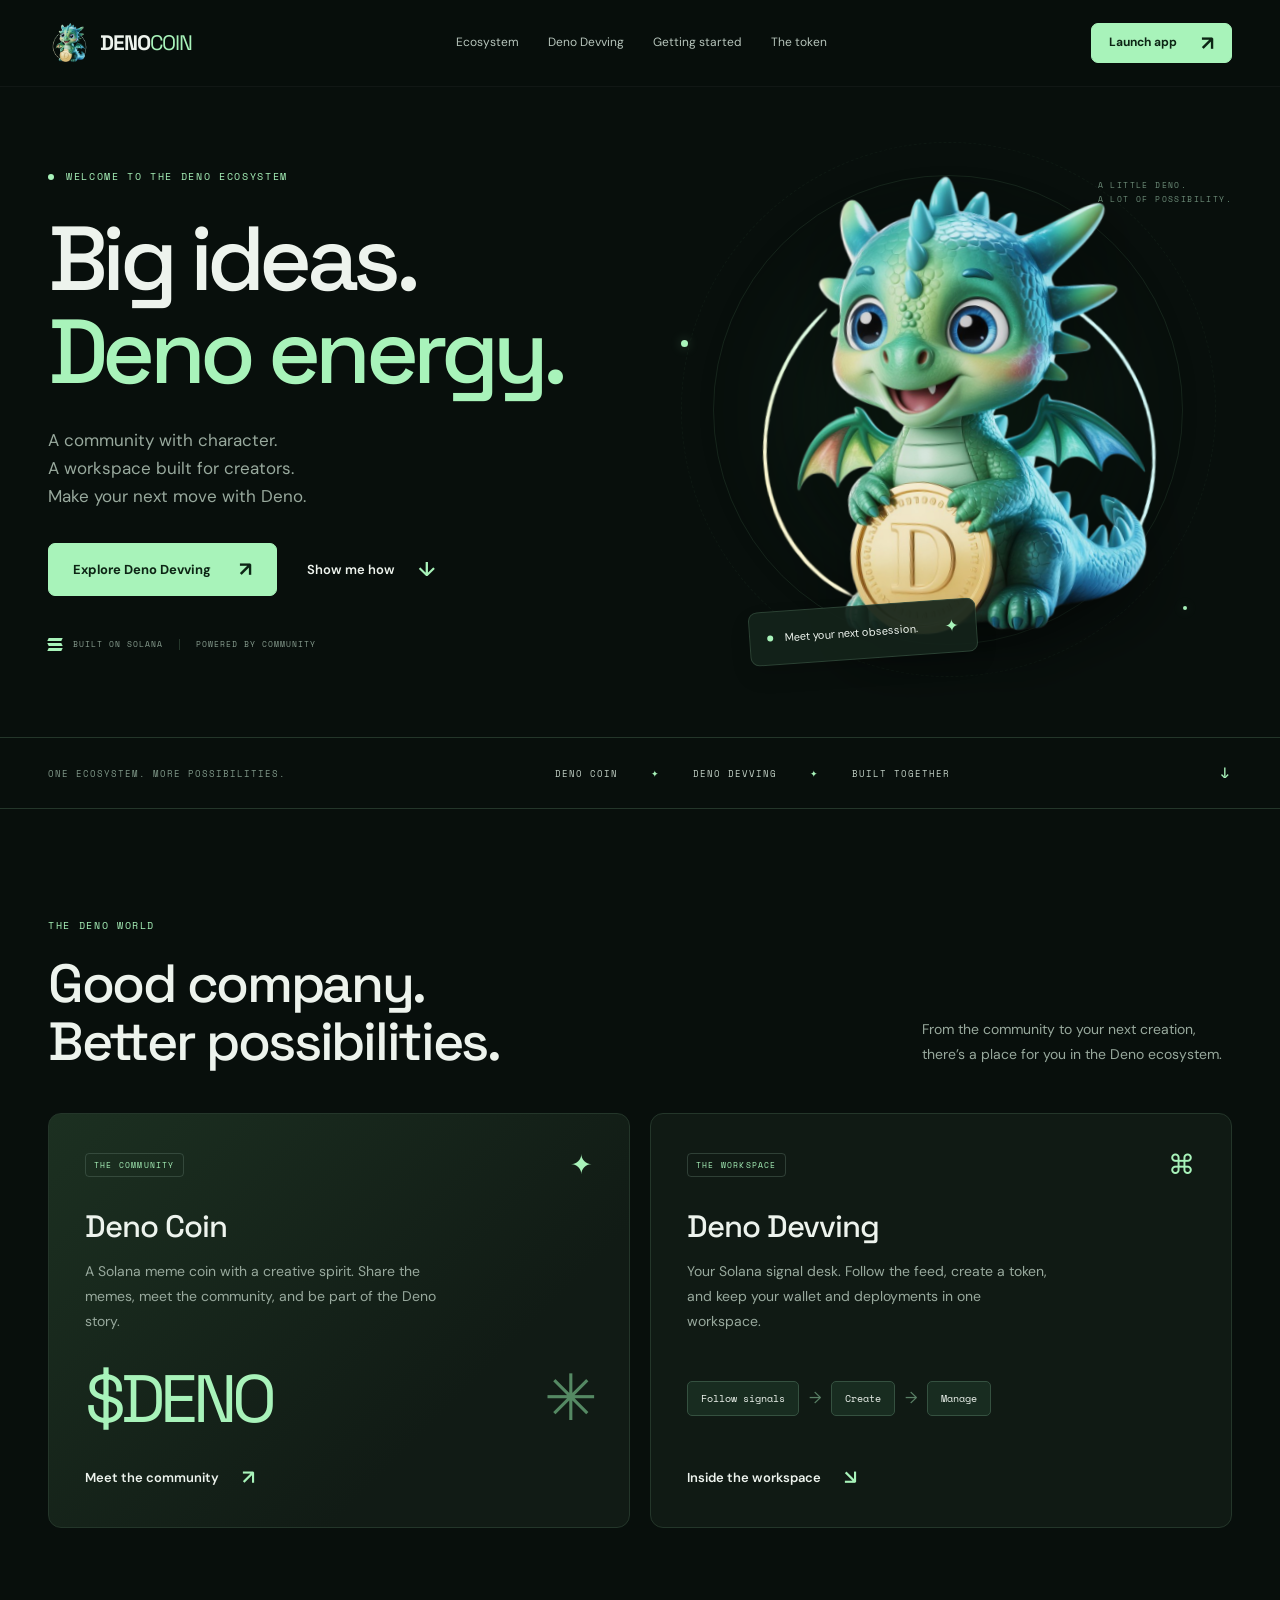
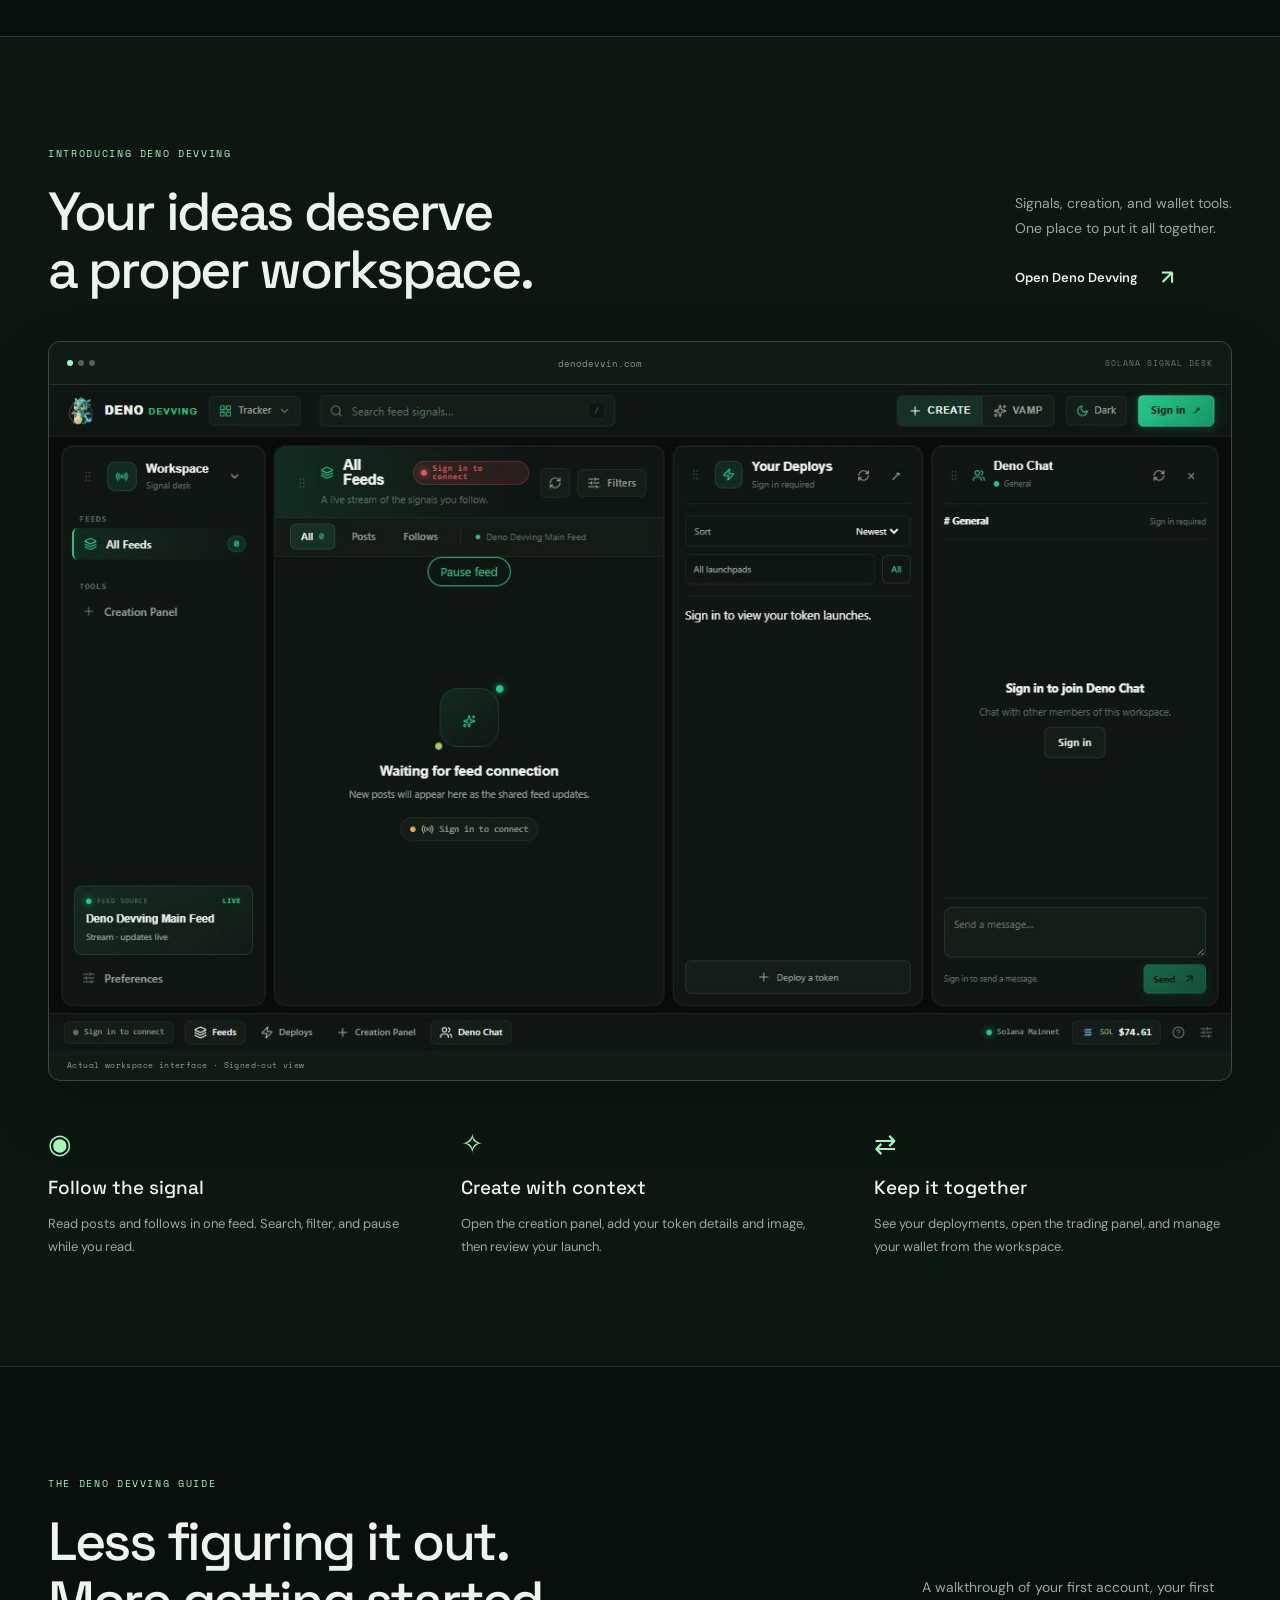
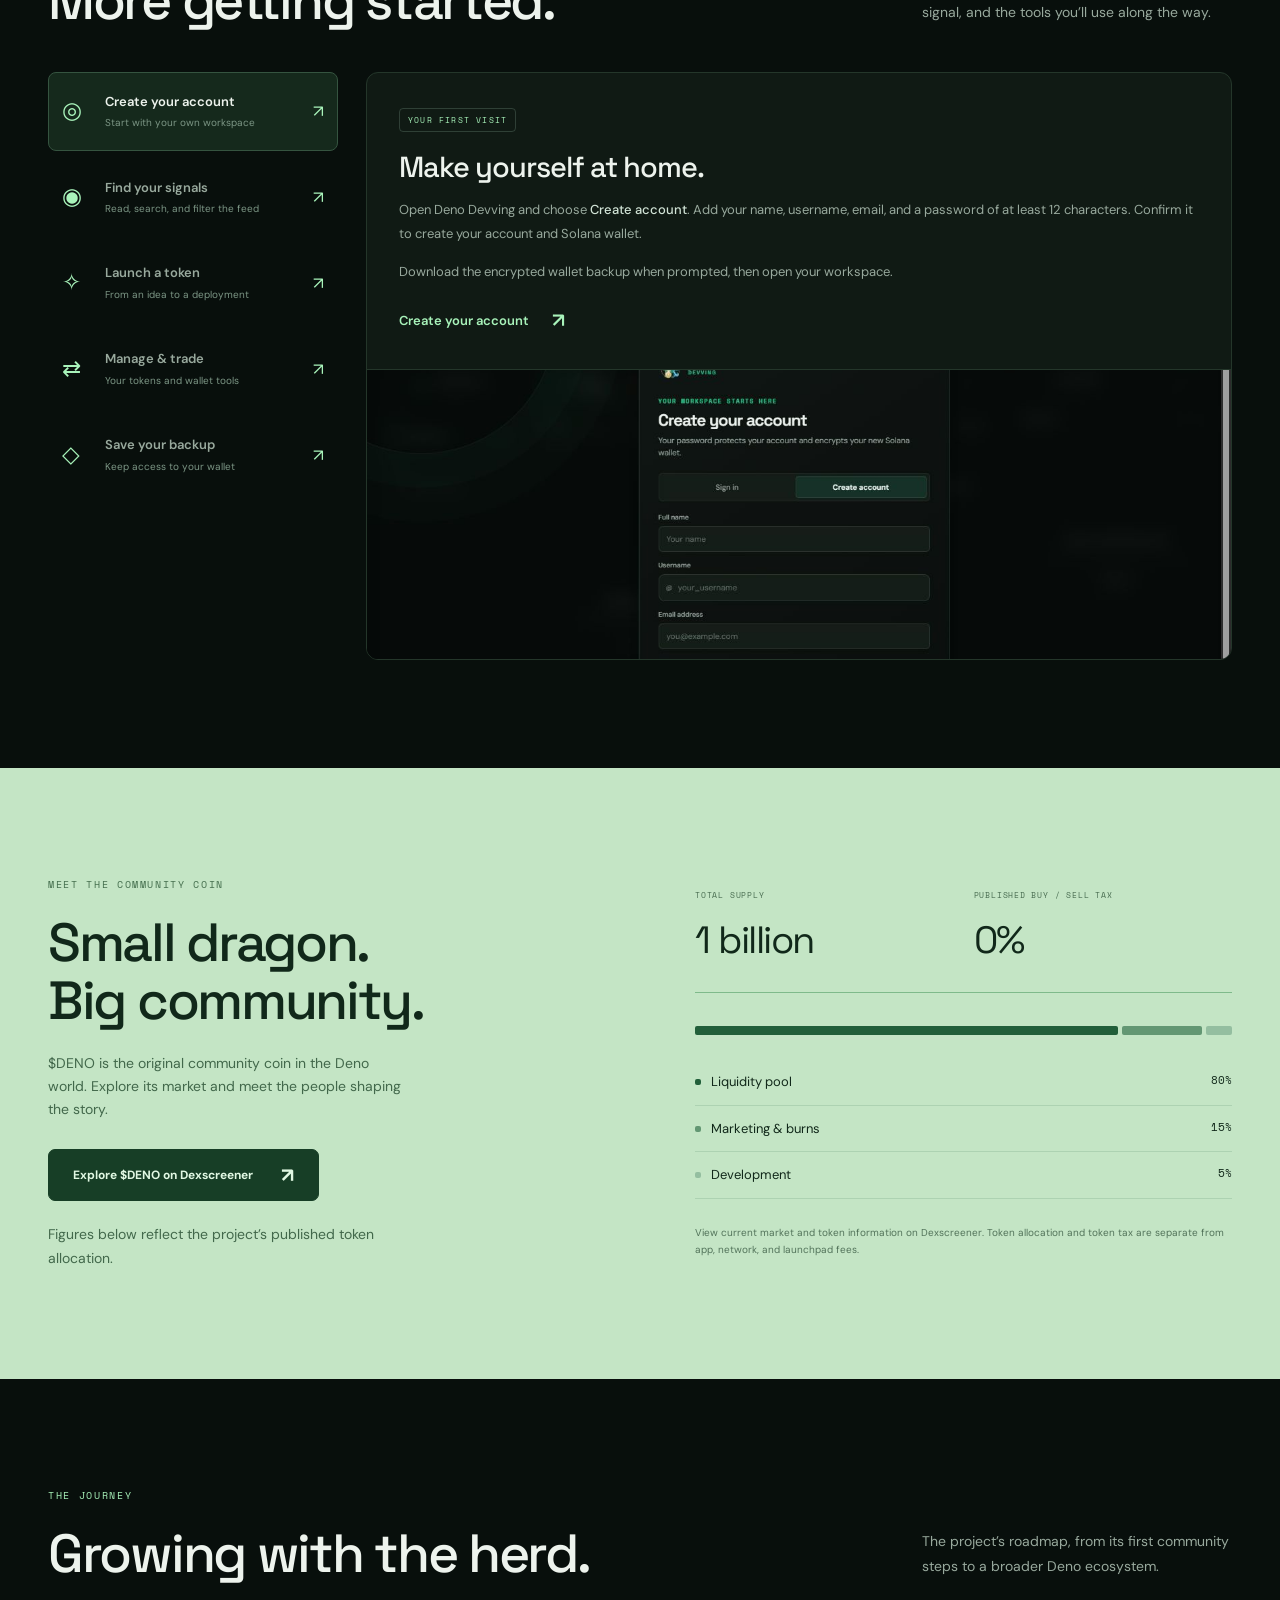
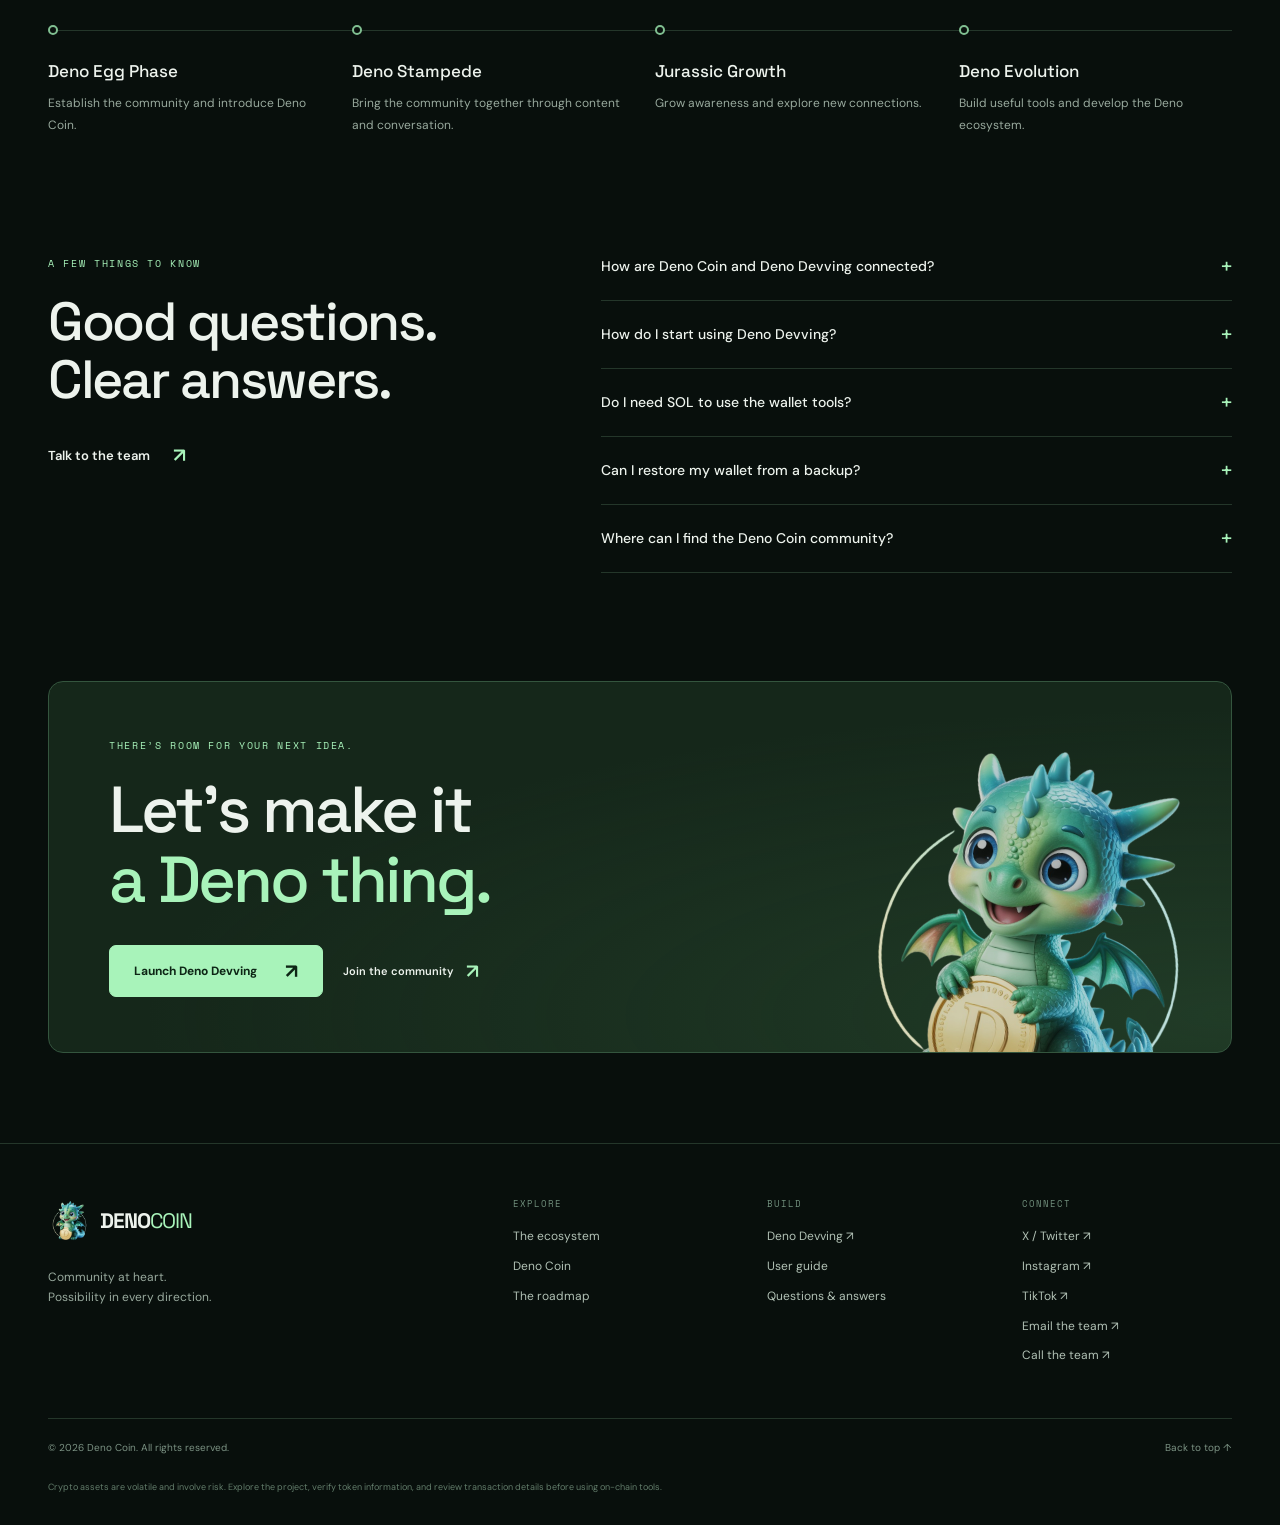
==== commit 488258be: "Point Deno Devving launch links to denodevvin.com" ====
--- a/$DENOCOIN/index.html
+++ b/$DENOCOIN/index.html
@@ -23,7 +23,7 @@
     <a href="#home" class="brand" aria-label="Deno Coin home"><img src="../assets/deno-mascot.png" alt="" width="44" height="44"><span>DENO<span class="brand-accent">COIN</span></span></a>
     <button class="menu-toggle" aria-label="Open navigation" aria-controls="main-nav" aria-expanded="false"><span></span><span></span></button>
     <nav id="main-nav" aria-label="Main navigation"><a href="#ecosystem">Ecosystem</a><a href="#devving">Deno Devving</a><a href="#guide">Getting started</a><a href="#tokenomics">The token</a></nav>
-    <a class="button button-small header-cta" href="https://deno-devving.onrender.com/" target="_blank" rel="noopener noreferrer">Launch app <span aria-hidden="true">↗</span></a>
+    <a class="button button-small header-cta" href="https://denodevvin.com/" target="_blank" rel="noopener noreferrer">Launch app <span aria-hidden="true">↗</span></a>
   </div></header>
 
   <main id="main">
@@ -32,7 +32,7 @@
         <p class="eyebrow"><span class="status-dot"></span> WELCOME TO THE DENO ECOSYSTEM</p>
         <h1 id="hero-heading">Big ideas.<br><span>Deno energy.</span></h1>
         <p class="hero-description">A community with character.<br>A workspace built for creators.<br>Make your next move with Deno.</p>
-        <div class="button-row"><a class="button" href="https://deno-devving.onrender.com/" target="_blank" rel="noopener noreferrer">Explore Deno Devving <span aria-hidden="true">↗</span></a><a class="text-link" href="#guide">Show me how <span aria-hidden="true">↓</span></a></div>
+        <div class="button-row"><a class="button" href="https://denodevvin.com/" target="_blank" rel="noopener noreferrer">Explore Deno Devving <span aria-hidden="true">↗</span></a><a class="text-link" href="#guide">Show me how <span aria-hidden="true">↓</span></a></div>
         <div class="hero-footnote"><span class="solana-mark" aria-hidden="true"><i></i><i></i><i></i></span><span>BUILT ON SOLANA</span><span class="footnote-divider"></span><span>POWERED BY COMMUNITY</span></div>
       </div>
       <div class="hero-art"><div class="orbital orbital-one"></div><div class="orbital orbital-two"></div><span class="orbit-point point-one"></span><span class="orbit-point point-two"></span><span class="art-label">A LITTLE DENO.<br>A LOT OF POSSIBILITY.</span><img class="hero-mascot" src="../assets/deno-mascot.png" width="1024" height="1024" alt="The turquoise Deno dragon holding a gold Deno coin" fetchpriority="high"><div class="mascot-tag"><span class="status-dot"></span><span>Meet your next obsession.</span><span aria-hidden="true">✦</span></div></div>
@@ -49,8 +49,8 @@
     </section>
 
     <section class="product-section section" id="devving" aria-labelledby="devving-heading"><div class="container">
-      <div class="section-heading"><div><p class="eyebrow">INTRODUCING DENO DEVVING</p><h2 id="devving-heading">Your ideas deserve<br>a proper workspace.</h2></div><div class="section-heading-side"><p>Signals, creation, and wallet tools.<br>One place to put it all together.</p><a class="text-link" href="https://deno-devving.onrender.com/" target="_blank" rel="noopener noreferrer">Open Deno Devving <span aria-hidden="true">↗</span></a></div></div>
-      <figure class="workspace-frame"><div class="window-bar"><div class="window-dots" aria-hidden="true"><i></i><i></i><i></i></div><span>deno-devving.onrender.com</span><span class="window-label">SOLANA SIGNAL DESK</span></div><button class="screenshot-button" data-lightbox="../assets/devving-workspace.jpg" data-caption="Deno Devving workspace, shown signed out. Account data appears after sign-in." aria-label="Enlarge Deno Devving workspace screenshot"><img src="../assets/devving-workspace.jpg" alt="Deno Devving interface showing the signal feed, creation tools, deployment history and chat in the signed-out view" width="1280" height="720" loading="lazy"><span class="enlarge-hint">View workspace ↗</span></button><figcaption>Actual workspace interface · Signed-out view</figcaption></figure>
+      <div class="section-heading"><div><p class="eyebrow">INTRODUCING DENO DEVVING</p><h2 id="devving-heading">Your ideas deserve<br>a proper workspace.</h2></div><div class="section-heading-side"><p>Signals, creation, and wallet tools.<br>One place to put it all together.</p><a class="text-link" href="https://denodevvin.com/" target="_blank" rel="noopener noreferrer">Open Deno Devving <span aria-hidden="true">↗</span></a></div></div>
+      <figure class="workspace-frame"><div class="window-bar"><div class="window-dots" aria-hidden="true"><i></i><i></i><i></i></div><span>denodevvin.com</span><span class="window-label">SOLANA SIGNAL DESK</span></div><button class="screenshot-button" data-lightbox="../assets/devving-workspace.jpg" data-caption="Deno Devving workspace, shown signed out. Account data appears after sign-in." aria-label="Enlarge Deno Devving workspace screenshot"><img src="../assets/devving-workspace.jpg" alt="Deno Devving interface showing the signal feed, creation tools, deployment history and chat in the signed-out view" width="1280" height="720" loading="lazy"><span class="enlarge-hint">View workspace ↗</span></button><figcaption>Actual workspace interface · Signed-out view</figcaption></figure>
       <div class="feature-grid"><article><span class="feature-icon" aria-hidden="true">◉</span><h3>Follow the signal</h3><p>Read posts and follows in one feed. Search, filter, and pause while you read.</p></article><article><span class="feature-icon" aria-hidden="true">✧</span><h3>Create with context</h3><p>Open the creation panel, add your token details and image, then review your launch.</p></article><article><span class="feature-icon" aria-hidden="true">⇄</span><h3>Keep it together</h3><p>See your deployments, open the trading panel, and manage your wallet from the workspace.</p></article></div>
     </div></section>
 
@@ -65,9 +65,9 @@
           <button id="tab-backup" role="tab" aria-selected="false" aria-controls="panel-backup" tabindex="-1"><span class="tab-icon" aria-hidden="true">◇</span><span>Save your backup<small>Keep access to your wallet</small></span><span aria-hidden="true">↗</span></button>
         </div>
         <div class="guide-panels">
-          <article class="guide-panel" id="panel-account" role="tabpanel" aria-labelledby="tab-account" tabindex="0"><div class="guide-panel-copy"><span class="pill">YOUR FIRST VISIT</span><h3>Make yourself at home.</h3><p>Open Deno Devving and choose <strong>Create account</strong>. Add your name, username, email, and a password of at least 12 characters. Confirm it to create your account and Solana wallet.</p><p>Download the encrypted wallet backup when prompted, then open your workspace.</p><a class="text-link" href="https://deno-devving.onrender.com/" target="_blank" rel="noopener noreferrer">Create your account <span aria-hidden="true">↗</span></a></div><button class="guide-image screenshot-button" data-lightbox="../assets/devving-signup.jpg" data-caption="The Deno Devving account creation screen." aria-label="Enlarge account creation screenshot"><img src="../assets/devving-signup.jpg" alt="Deno Devving Create your account form with name, username, email and password fields" width="1280" height="720" loading="lazy"><span class="enlarge-hint">Enlarge screenshot ↗</span></button></article>
+          <article class="guide-panel" id="panel-account" role="tabpanel" aria-labelledby="tab-account" tabindex="0"><div class="guide-panel-copy"><span class="pill">YOUR FIRST VISIT</span><h3>Make yourself at home.</h3><p>Open Deno Devving and choose <strong>Create account</strong>. Add your name, username, email, and a password of at least 12 characters. Confirm it to create your account and Solana wallet.</p><p>Download the encrypted wallet backup when prompted, then open your workspace.</p><a class="text-link" href="https://denodevvin.com/" target="_blank" rel="noopener noreferrer">Create your account <span aria-hidden="true">↗</span></a></div><button class="guide-image screenshot-button" data-lightbox="../assets/devving-signup.jpg" data-caption="The Deno Devving account creation screen." aria-label="Enlarge account creation screenshot"><img src="../assets/devving-signup.jpg" alt="Deno Devving Create your account form with name, username, email and password fields" width="1280" height="720" loading="lazy"><span class="enlarge-hint">Enlarge screenshot ↗</span></button></article>
           <article class="guide-panel" id="panel-feed" role="tabpanel" aria-labelledby="tab-feed" tabindex="0" hidden><div class="guide-panel-copy"><span class="pill">YOUR SIGNAL DESK</span><h3>Give the feed your attention.</h3><p>Start in <strong>All Feeds</strong>. Switch between posts and follows, use the search field to find a topic, and open <strong>Filters</strong> to narrow the view.</p><p>Use <strong>Pause feed</strong> when you need time to read. Open the tracker controls to manage the accounts you follow.</p></div><button class="guide-image screenshot-button" data-lightbox="../assets/devving-workspace.jpg" data-caption="Signed-out workspace reference. Sign in to connect to the shared feed." aria-label="Enlarge signal workspace screenshot"><img src="../assets/devving-workspace.jpg" alt="The feed, filters, search and pause controls in the Deno Devving workspace" width="1280" height="720" loading="lazy"></button></article>
-          <article class="guide-panel" id="panel-create" role="tabpanel" aria-labelledby="tab-create" tabindex="0" hidden><div class="guide-panel-copy"><span class="pill">FROM IDEA TO TOKEN</span><h3>Give your idea a name.</h3><ol><li>Sign in and unlock your wallet.</li><li>Open <strong>Create</strong> or <strong>Creation Panel</strong>.</li><li>Enter the token name, symbol, description, and image.</li><li>Review the selected launchpad, network, fees, and transaction details before confirming.</li></ol><p>Your recorded launches appear in <strong>Your Deploys</strong>. Keep SOL available for network and launchpad fees.</p><a class="text-link" href="https://deno-devving.onrender.com/" target="_blank" rel="noopener noreferrer">Open the creation panel <span aria-hidden="true">↗</span></a></div><div class="guide-note"><span aria-hidden="true">✧</span><h4>Review before you launch.</h4><p>Token creation is an on-chain action. Check the details and fee estimate in the app before signing.</p></div></article>
+          <article class="guide-panel" id="panel-create" role="tabpanel" aria-labelledby="tab-create" tabindex="0" hidden><div class="guide-panel-copy"><span class="pill">FROM IDEA TO TOKEN</span><h3>Give your idea a name.</h3><ol><li>Sign in and unlock your wallet.</li><li>Open <strong>Create</strong> or <strong>Creation Panel</strong>.</li><li>Enter the token name, symbol, description, and image.</li><li>Review the selected launchpad, network, fees, and transaction details before confirming.</li></ol><p>Your recorded launches appear in <strong>Your Deploys</strong>. Keep SOL available for network and launchpad fees.</p><a class="text-link" href="https://denodevvin.com/" target="_blank" rel="noopener noreferrer">Open the creation panel <span aria-hidden="true">↗</span></a></div><div class="guide-note"><span aria-hidden="true">✧</span><h4>Review before you launch.</h4><p>Token creation is an on-chain action. Check the details and fee estimate in the app before signing.</p></div></article>
           <article class="guide-panel" id="panel-trade" role="tabpanel" aria-labelledby="tab-trade" tabindex="0" hidden><div class="guide-panel-copy"><span class="pill">YOUR NEXT MOVE</span><h3>Keep an eye on your tokens.</h3><p>Select a token from <strong>Your Deploys</strong> to open its trading tools, or use the wallet’s <strong>Buy / Sell tokens</strong> option to look up a token by mint address.</p><p>Choose buy or sell, enter an amount, and review the quote, slippage, and fees. Use the wallet menu to receive or withdraw SOL.</p><p>Confirm the destination address and network before making a transfer.</p></div><div class="guide-note"><span aria-hidden="true">⇄</span><h4>Every transaction deserves a check.</h4><p>Quotes and execution depend on liquidity, network conditions, and your settings. Review each transaction in the app.</p></div></article>
           <article class="guide-panel" id="panel-backup" role="tabpanel" aria-labelledby="tab-backup" tabindex="0" hidden><div class="guide-panel-copy"><span class="pill">KEEP YOUR WALLET YOURS</span><h3>A little care goes a long way.</h3><p>Save the encrypted JSON file offered during account setup. You can also download an <strong>Encrypted backup</strong> from the wallet menu.</p><p>To import a saved file, choose <strong>Create account → Already have an encrypted wallet backup?</strong> and select your JSON file. Enter the password that protects that file.</p><p>Keep the file and its password somewhere safe. A password-protected JSON file requires its encryption password to unlock.</p></div><div class="guide-note"><span aria-hidden="true">◇</span><h4>Private means private.</h4><p>Never post your private key, backup file, or wallet password in chat, social media, or a support conversation.</p></div></article>
         </div>
@@ -80,10 +80,10 @@
 
     <section class="section container faq-section" id="faq" aria-labelledby="faq-heading"><div><p class="eyebrow">A FEW THINGS TO KNOW</p><h2 id="faq-heading">Good questions.<br>Clear answers.</h2><a class="text-link" href="mailto:finance@denocoin.com">Talk to the team <span aria-hidden="true">↗</span></a></div><div class="faq-list"><details><summary>How are Deno Coin and Deno Devving connected?</summary><p>They share the Deno brand and community. Deno Coin is the community token, while Deno Devving is a Solana workspace for feeds, token creation, and wallet tools.</p></details><details><summary>How do I start using Deno Devving?</summary><p>Open the app, choose Create account, and complete signup. Save your encrypted wallet backup before entering your workspace. The guide above walks through the main tools.</p></details><details><summary>Do I need SOL to use the wallet tools?</summary><p>On-chain transactions require SOL for network fees. Token creation and trading can also include platform or launchpad fees. Review the fees and network shown in the app before confirming.</p></details><details><summary>Can I restore my wallet from a backup?</summary><p>A Deno Devving encrypted backup can restore the same wallet address when you provide the password that protects that file. Keep your backup and password safe.</p></details><details><summary>Where can I find the Deno Coin community?</summary><p>Visit <a href="https://x.com/denocoin78" target="_blank" rel="noopener noreferrer">@denocoin78 on X</a>, or find the official Instagram and TikTok links in the footer.</p></details></div></section>
 
-    <section class="container final-cta"><div><p class="eyebrow">THERE’S ROOM FOR YOUR NEXT IDEA.</p><h2>Let’s make it<br><span>a Deno thing.</span></h2><div class="button-row"><a class="button" href="https://deno-devving.onrender.com/" target="_blank" rel="noopener noreferrer">Launch Deno Devving <span aria-hidden="true">↗</span></a><a class="text-link" href="https://x.com/denocoin78" target="_blank" rel="noopener noreferrer">Join the community <span aria-hidden="true">↗</span></a></div></div><img src="../assets/deno-mascot.png" alt="The Deno dragon welcoming you to the community" width="1024" height="1024" loading="lazy"></section>
+    <section class="container final-cta"><div><p class="eyebrow">THERE’S ROOM FOR YOUR NEXT IDEA.</p><h2>Let’s make it<br><span>a Deno thing.</span></h2><div class="button-row"><a class="button" href="https://denodevvin.com/" target="_blank" rel="noopener noreferrer">Launch Deno Devving <span aria-hidden="true">↗</span></a><a class="text-link" href="https://x.com/denocoin78" target="_blank" rel="noopener noreferrer">Join the community <span aria-hidden="true">↗</span></a></div></div><img src="../assets/deno-mascot.png" alt="The Deno dragon welcoming you to the community" width="1024" height="1024" loading="lazy"></section>
   </main>
 
-  <footer class="site-footer"><div class="container"><div class="footer-main"><div class="footer-brand"><a href="#home" class="brand"><img src="../assets/deno-mascot.png" alt="" width="44" height="44"><span>DENO<span class="brand-accent">COIN</span></span></a><p>Community at heart.<br>Possibility in every direction.</p></div><div><h3>Explore</h3><a href="#ecosystem">The ecosystem</a><a href="#tokenomics">Deno Coin</a><a href="#roadmap">The roadmap</a></div><div><h3>Build</h3><a href="https://deno-devving.onrender.com/" target="_blank" rel="noopener noreferrer">Deno Devving ↗</a><a href="#guide">User guide</a><a href="#faq">Questions &amp; answers</a></div><div><h3>Connect</h3><a href="https://x.com/denocoin78" target="_blank" rel="noopener noreferrer">X / Twitter ↗</a><a href="https://www.instagram.com/denocoin.com78/" target="_blank" rel="noopener noreferrer">Instagram ↗</a><a href="https://www.tiktok.com/@denocoin" target="_blank" rel="noopener noreferrer">TikTok ↗</a><a href="mailto:finance@denocoin.com">Email the team ↗</a><a href="tel:888-296-2339">Call the team ↗</a></div></div><div class="footer-bottom"><p>© <span id="year">2026</span> Deno Coin. All rights reserved.</p><a href="#home">Back to top ↑</a></div><p class="risk-note">Crypto assets are volatile and involve risk. Explore the project, verify token information, and review transaction details before using on-chain tools.</p></div></footer>
+  <footer class="site-footer"><div class="container"><div class="footer-main"><div class="footer-brand"><a href="#home" class="brand"><img src="../assets/deno-mascot.png" alt="" width="44" height="44"><span>DENO<span class="brand-accent">COIN</span></span></a><p>Community at heart.<br>Possibility in every direction.</p></div><div><h3>Explore</h3><a href="#ecosystem">The ecosystem</a><a href="#tokenomics">Deno Coin</a><a href="#roadmap">The roadmap</a></div><div><h3>Build</h3><a href="https://denodevvin.com/" target="_blank" rel="noopener noreferrer">Deno Devving ↗</a><a href="#guide">User guide</a><a href="#faq">Questions &amp; answers</a></div><div><h3>Connect</h3><a href="https://x.com/denocoin78" target="_blank" rel="noopener noreferrer">X / Twitter ↗</a><a href="https://www.instagram.com/denocoin.com78/" target="_blank" rel="noopener noreferrer">Instagram ↗</a><a href="https://www.tiktok.com/@denocoin" target="_blank" rel="noopener noreferrer">TikTok ↗</a><a href="mailto:finance@denocoin.com">Email the team ↗</a><a href="tel:888-296-2339">Call the team ↗</a></div></div><div class="footer-bottom"><p>© <span id="year">2026</span> Deno Coin. All rights reserved.</p><a href="#home">Back to top ↑</a></div><p class="risk-note">Crypto assets are volatile and involve risk. Explore the project, verify token information, and review transaction details before using on-chain tools.</p></div></footer>
 
   <dialog class="image-dialog" id="image-dialog" aria-label="App screenshot"><button class="dialog-close" autofocus aria-label="Close screenshot">×</button><img id="dialog-image" alt="" width="1280" height="720"><p id="dialog-caption"></p></dialog>
 </body>
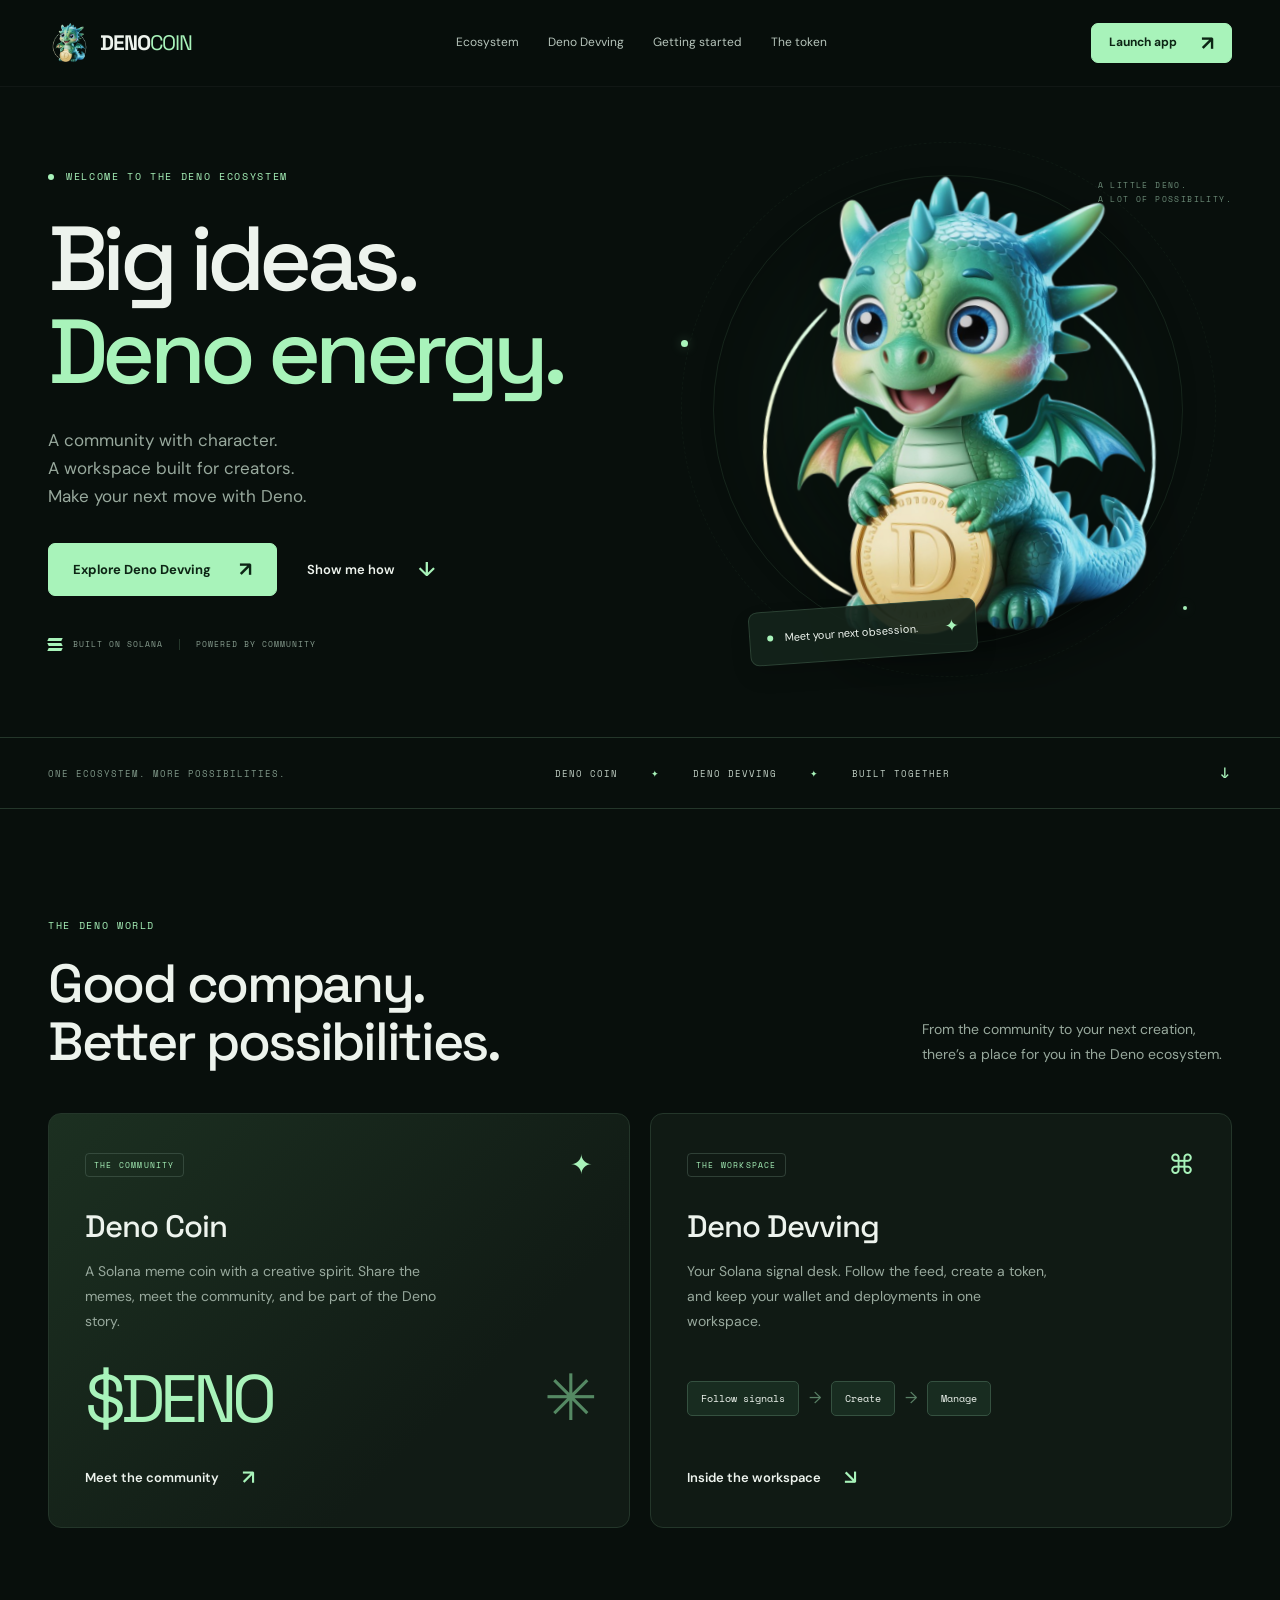
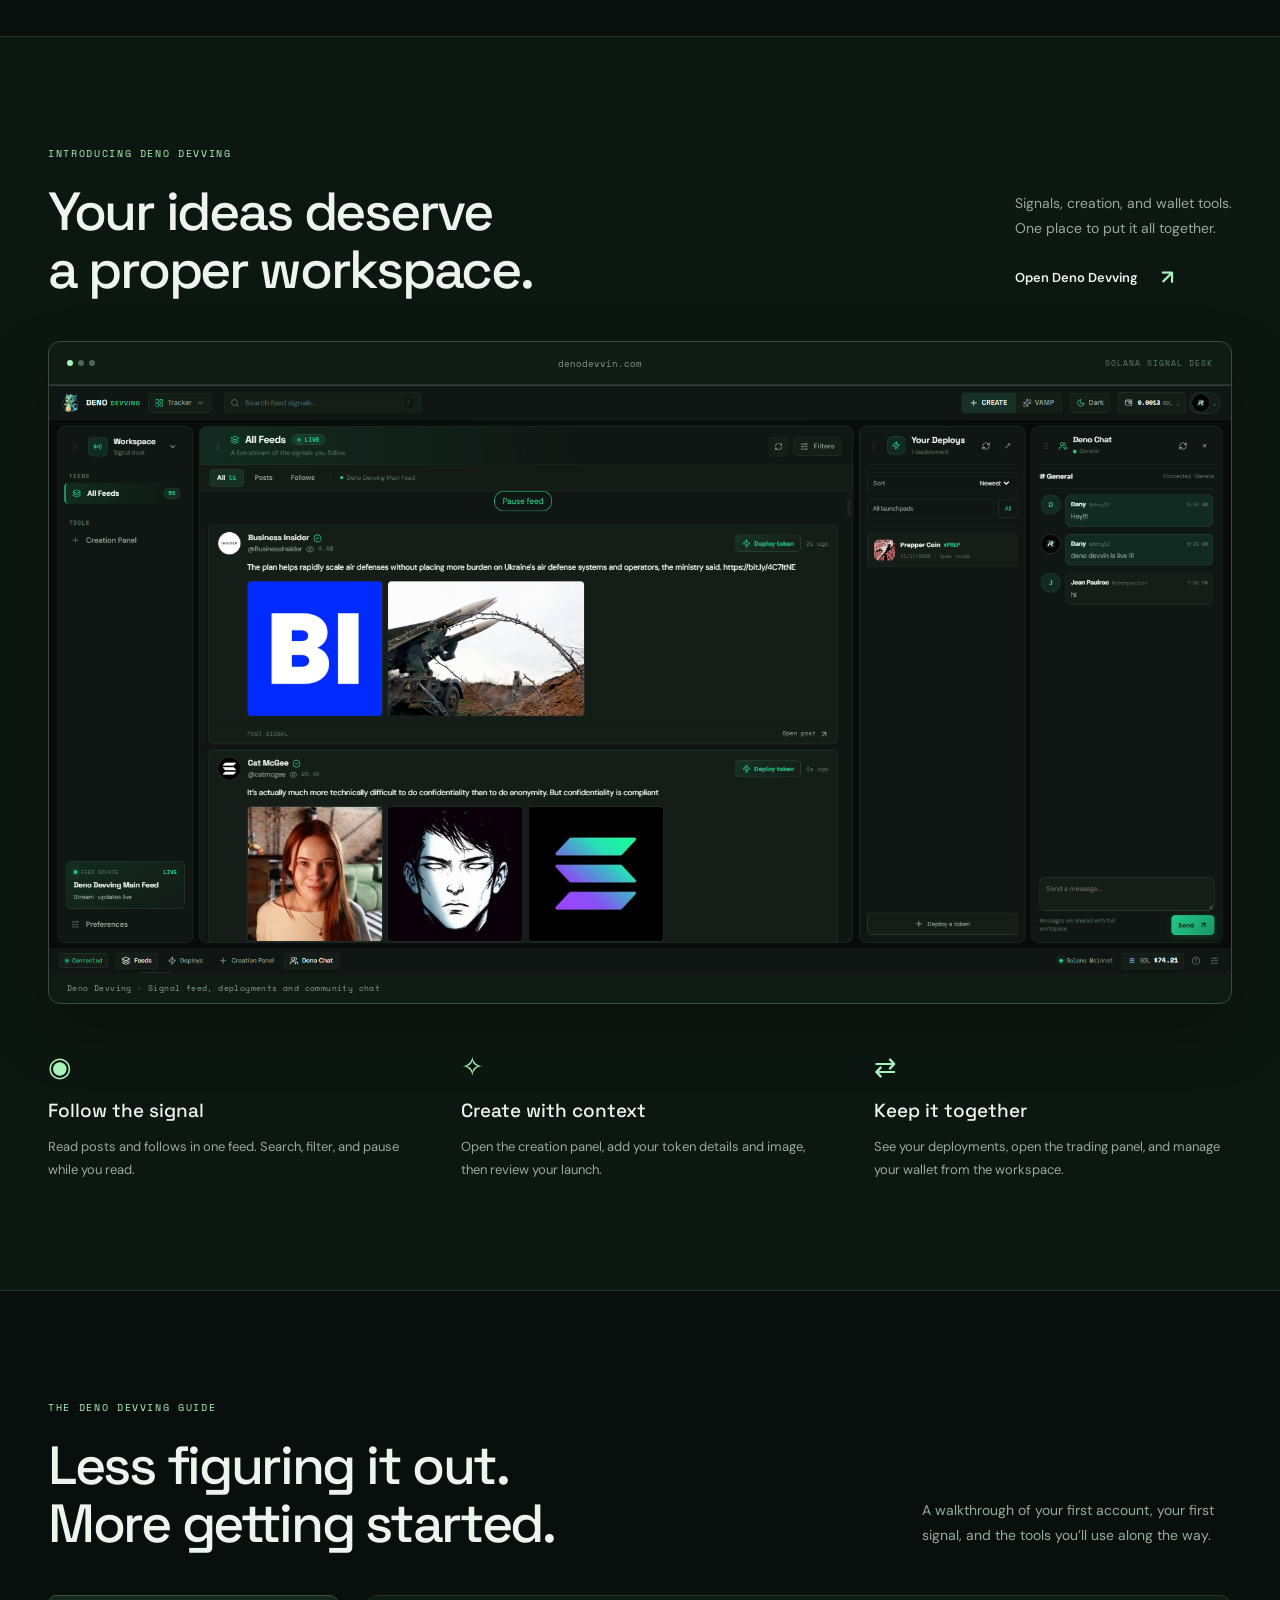
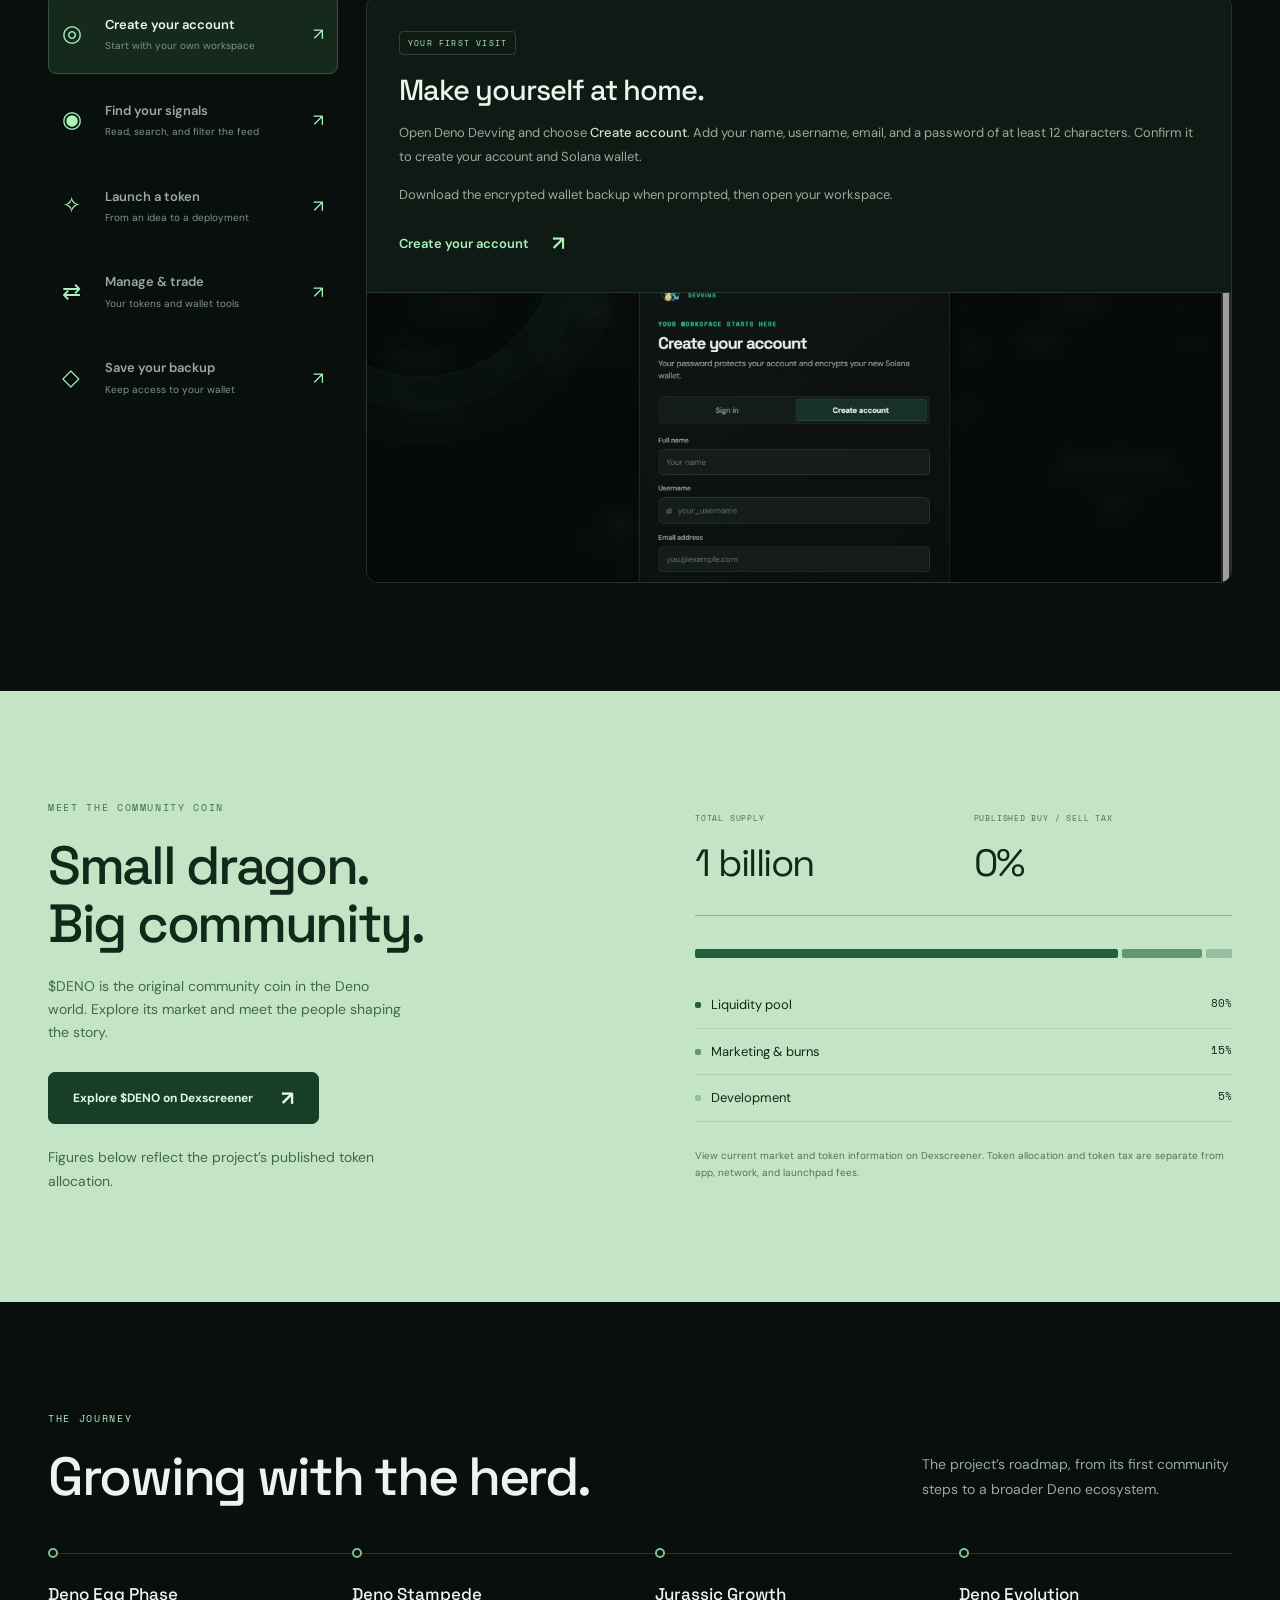
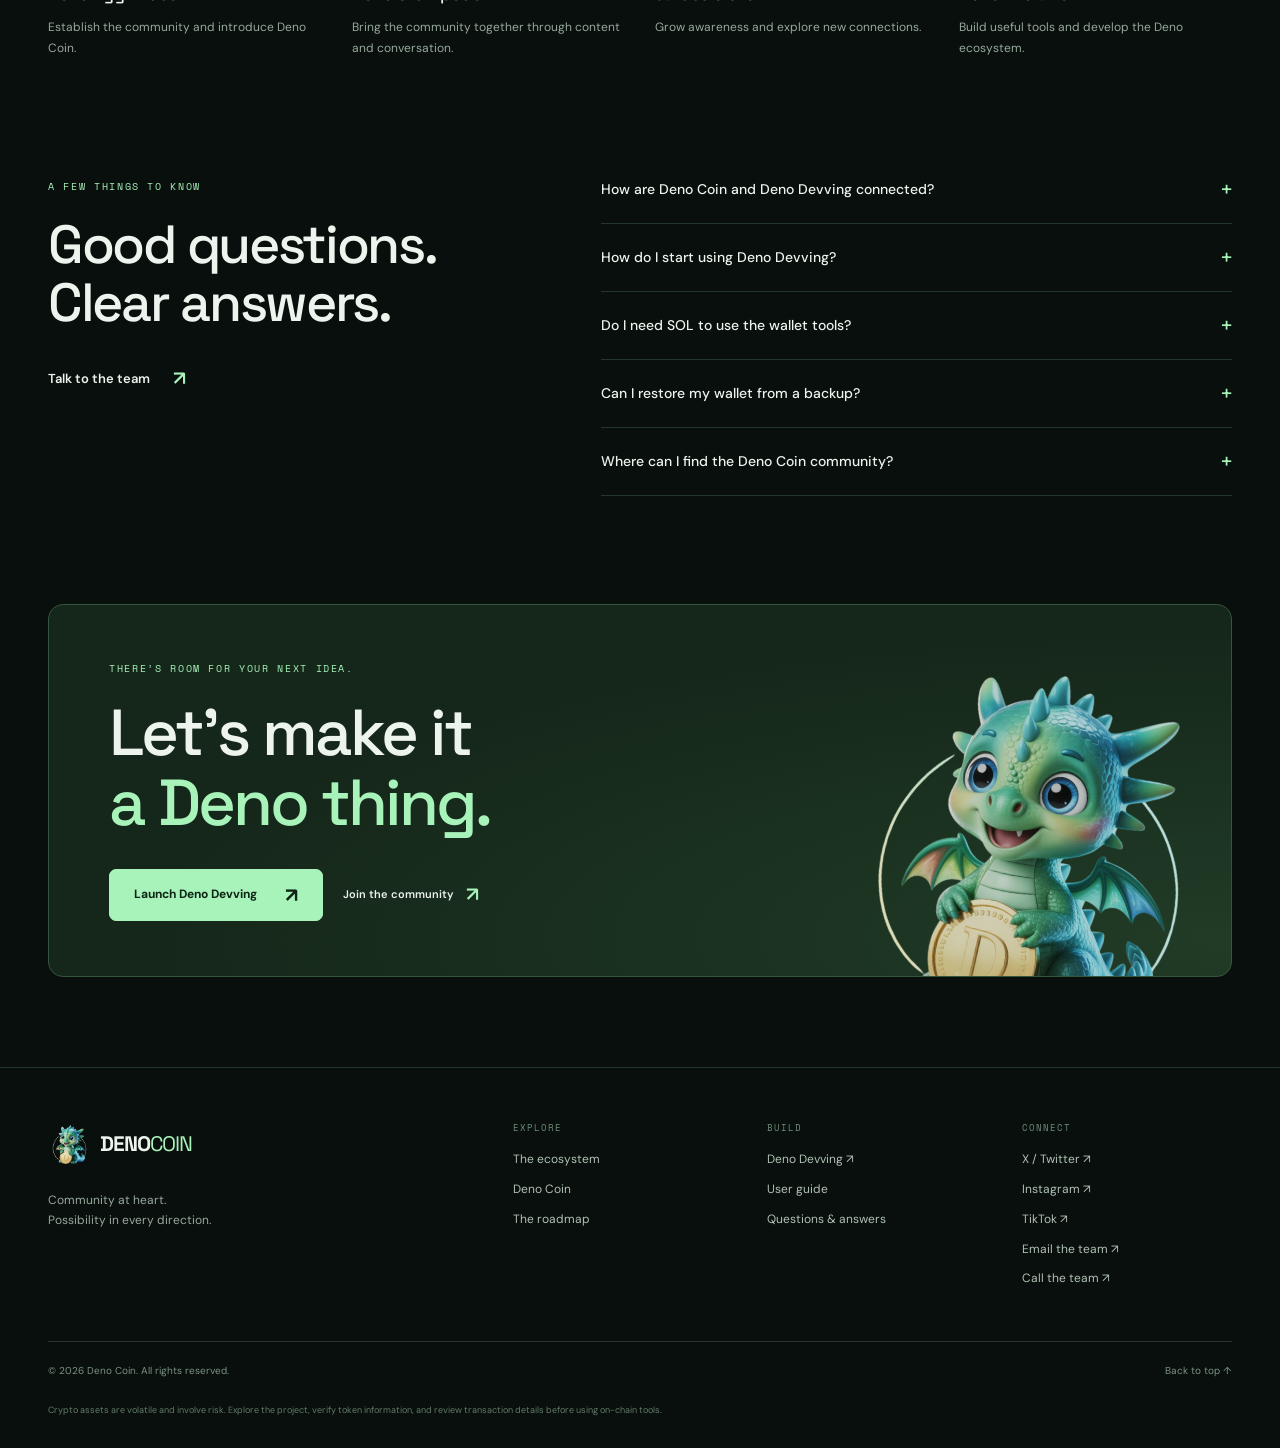
==== commit 314e33f2: "Replace workspace preview with supplied active dashboard screenshot" ====
--- a/$DENOCOIN/index.html
+++ b/$DENOCOIN/index.html
@@ -50,7 +50,7 @@
 
     <section class="product-section section" id="devving" aria-labelledby="devving-heading"><div class="container">
       <div class="section-heading"><div><p class="eyebrow">INTRODUCING DENO DEVVING</p><h2 id="devving-heading">Your ideas deserve<br>a proper workspace.</h2></div><div class="section-heading-side"><p>Signals, creation, and wallet tools.<br>One place to put it all together.</p><a class="text-link" href="https://denodevvin.com/" target="_blank" rel="noopener noreferrer">Open Deno Devving <span aria-hidden="true">↗</span></a></div></div>
-      <figure class="workspace-frame"><div class="window-bar"><div class="window-dots" aria-hidden="true"><i></i><i></i><i></i></div><span>denodevvin.com</span><span class="window-label">SOLANA SIGNAL DESK</span></div><button class="screenshot-button" data-lightbox="../assets/devving-workspace.jpg" data-caption="Deno Devving workspace, shown signed out. Account data appears after sign-in." aria-label="Enlarge Deno Devving workspace screenshot"><img src="../assets/devving-workspace.jpg" alt="Deno Devving interface showing the signal feed, creation tools, deployment history and chat in the signed-out view" width="1280" height="720" loading="lazy"><span class="enlarge-hint">View workspace ↗</span></button><figcaption>Actual workspace interface · Signed-out view</figcaption></figure>
+      <figure class="workspace-frame"><div class="window-bar"><div class="window-dots" aria-hidden="true"><i></i><i></i><i></i></div><span>denodevvin.com</span><span class="window-label">SOLANA SIGNAL DESK</span></div><button class="screenshot-button" data-lightbox="../assets/devving-workspace.png" data-caption="Deno Devving workspace with an active signal feed, deployment history and community chat." aria-label="Enlarge Deno Devving workspace screenshot"><img src="../assets/devving-workspace.png" alt="Deno Devving interface showing an active signal feed, creation tools, deployment history and community chat" width="1920" height="955" loading="lazy"><span class="enlarge-hint">View workspace ↗</span></button><figcaption>Deno Devving · Signal feed, deployments and community chat</figcaption></figure>
       <div class="feature-grid"><article><span class="feature-icon" aria-hidden="true">◉</span><h3>Follow the signal</h3><p>Read posts and follows in one feed. Search, filter, and pause while you read.</p></article><article><span class="feature-icon" aria-hidden="true">✧</span><h3>Create with context</h3><p>Open the creation panel, add your token details and image, then review your launch.</p></article><article><span class="feature-icon" aria-hidden="true">⇄</span><h3>Keep it together</h3><p>See your deployments, open the trading panel, and manage your wallet from the workspace.</p></article></div>
     </div></section>
 
@@ -66,7 +66,7 @@
         </div>
         <div class="guide-panels">
           <article class="guide-panel" id="panel-account" role="tabpanel" aria-labelledby="tab-account" tabindex="0"><div class="guide-panel-copy"><span class="pill">YOUR FIRST VISIT</span><h3>Make yourself at home.</h3><p>Open Deno Devving and choose <strong>Create account</strong>. Add your name, username, email, and a password of at least 12 characters. Confirm it to create your account and Solana wallet.</p><p>Download the encrypted wallet backup when prompted, then open your workspace.</p><a class="text-link" href="https://denodevvin.com/" target="_blank" rel="noopener noreferrer">Create your account <span aria-hidden="true">↗</span></a></div><button class="guide-image screenshot-button" data-lightbox="../assets/devving-signup.jpg" data-caption="The Deno Devving account creation screen." aria-label="Enlarge account creation screenshot"><img src="../assets/devving-signup.jpg" alt="Deno Devving Create your account form with name, username, email and password fields" width="1280" height="720" loading="lazy"><span class="enlarge-hint">Enlarge screenshot ↗</span></button></article>
-          <article class="guide-panel" id="panel-feed" role="tabpanel" aria-labelledby="tab-feed" tabindex="0" hidden><div class="guide-panel-copy"><span class="pill">YOUR SIGNAL DESK</span><h3>Give the feed your attention.</h3><p>Start in <strong>All Feeds</strong>. Switch between posts and follows, use the search field to find a topic, and open <strong>Filters</strong> to narrow the view.</p><p>Use <strong>Pause feed</strong> when you need time to read. Open the tracker controls to manage the accounts you follow.</p></div><button class="guide-image screenshot-button" data-lightbox="../assets/devving-workspace.jpg" data-caption="Signed-out workspace reference. Sign in to connect to the shared feed." aria-label="Enlarge signal workspace screenshot"><img src="../assets/devving-workspace.jpg" alt="The feed, filters, search and pause controls in the Deno Devving workspace" width="1280" height="720" loading="lazy"></button></article>
+          <article class="guide-panel" id="panel-feed" role="tabpanel" aria-labelledby="tab-feed" tabindex="0" hidden><div class="guide-panel-copy"><span class="pill">YOUR SIGNAL DESK</span><h3>Give the feed your attention.</h3><p>Start in <strong>All Feeds</strong>. Switch between posts and follows, use the search field to find a topic, and open <strong>Filters</strong> to narrow the view.</p><p>Use <strong>Pause feed</strong> when you need time to read. Open the tracker controls to manage the accounts you follow.</p></div><button class="guide-image screenshot-button" data-lightbox="../assets/devving-workspace.png" data-caption="Deno Devving workspace with an active signal feed, deployment history and community chat." aria-label="Enlarge signal workspace screenshot"><img src="../assets/devving-workspace.png" alt="The feed, filters, search and pause controls in the Deno Devving workspace" width="1920" height="955" loading="lazy"></button></article>
           <article class="guide-panel" id="panel-create" role="tabpanel" aria-labelledby="tab-create" tabindex="0" hidden><div class="guide-panel-copy"><span class="pill">FROM IDEA TO TOKEN</span><h3>Give your idea a name.</h3><ol><li>Sign in and unlock your wallet.</li><li>Open <strong>Create</strong> or <strong>Creation Panel</strong>.</li><li>Enter the token name, symbol, description, and image.</li><li>Review the selected launchpad, network, fees, and transaction details before confirming.</li></ol><p>Your recorded launches appear in <strong>Your Deploys</strong>. Keep SOL available for network and launchpad fees.</p><a class="text-link" href="https://denodevvin.com/" target="_blank" rel="noopener noreferrer">Open the creation panel <span aria-hidden="true">↗</span></a></div><div class="guide-note"><span aria-hidden="true">✧</span><h4>Review before you launch.</h4><p>Token creation is an on-chain action. Check the details and fee estimate in the app before signing.</p></div></article>
           <article class="guide-panel" id="panel-trade" role="tabpanel" aria-labelledby="tab-trade" tabindex="0" hidden><div class="guide-panel-copy"><span class="pill">YOUR NEXT MOVE</span><h3>Keep an eye on your tokens.</h3><p>Select a token from <strong>Your Deploys</strong> to open its trading tools, or use the wallet’s <strong>Buy / Sell tokens</strong> option to look up a token by mint address.</p><p>Choose buy or sell, enter an amount, and review the quote, slippage, and fees. Use the wallet menu to receive or withdraw SOL.</p><p>Confirm the destination address and network before making a transfer.</p></div><div class="guide-note"><span aria-hidden="true">⇄</span><h4>Every transaction deserves a check.</h4><p>Quotes and execution depend on liquidity, network conditions, and your settings. Review each transaction in the app.</p></div></article>
           <article class="guide-panel" id="panel-backup" role="tabpanel" aria-labelledby="tab-backup" tabindex="0" hidden><div class="guide-panel-copy"><span class="pill">KEEP YOUR WALLET YOURS</span><h3>A little care goes a long way.</h3><p>Save the encrypted JSON file offered during account setup. You can also download an <strong>Encrypted backup</strong> from the wallet menu.</p><p>To import a saved file, choose <strong>Create account → Already have an encrypted wallet backup?</strong> and select your JSON file. Enter the password that protects that file.</p><p>Keep the file and its password somewhere safe. A password-protected JSON file requires its encryption password to unlock.</p></div><div class="guide-note"><span aria-hidden="true">◇</span><h4>Private means private.</h4><p>Never post your private key, backup file, or wallet password in chat, social media, or a support conversation.</p></div></article>
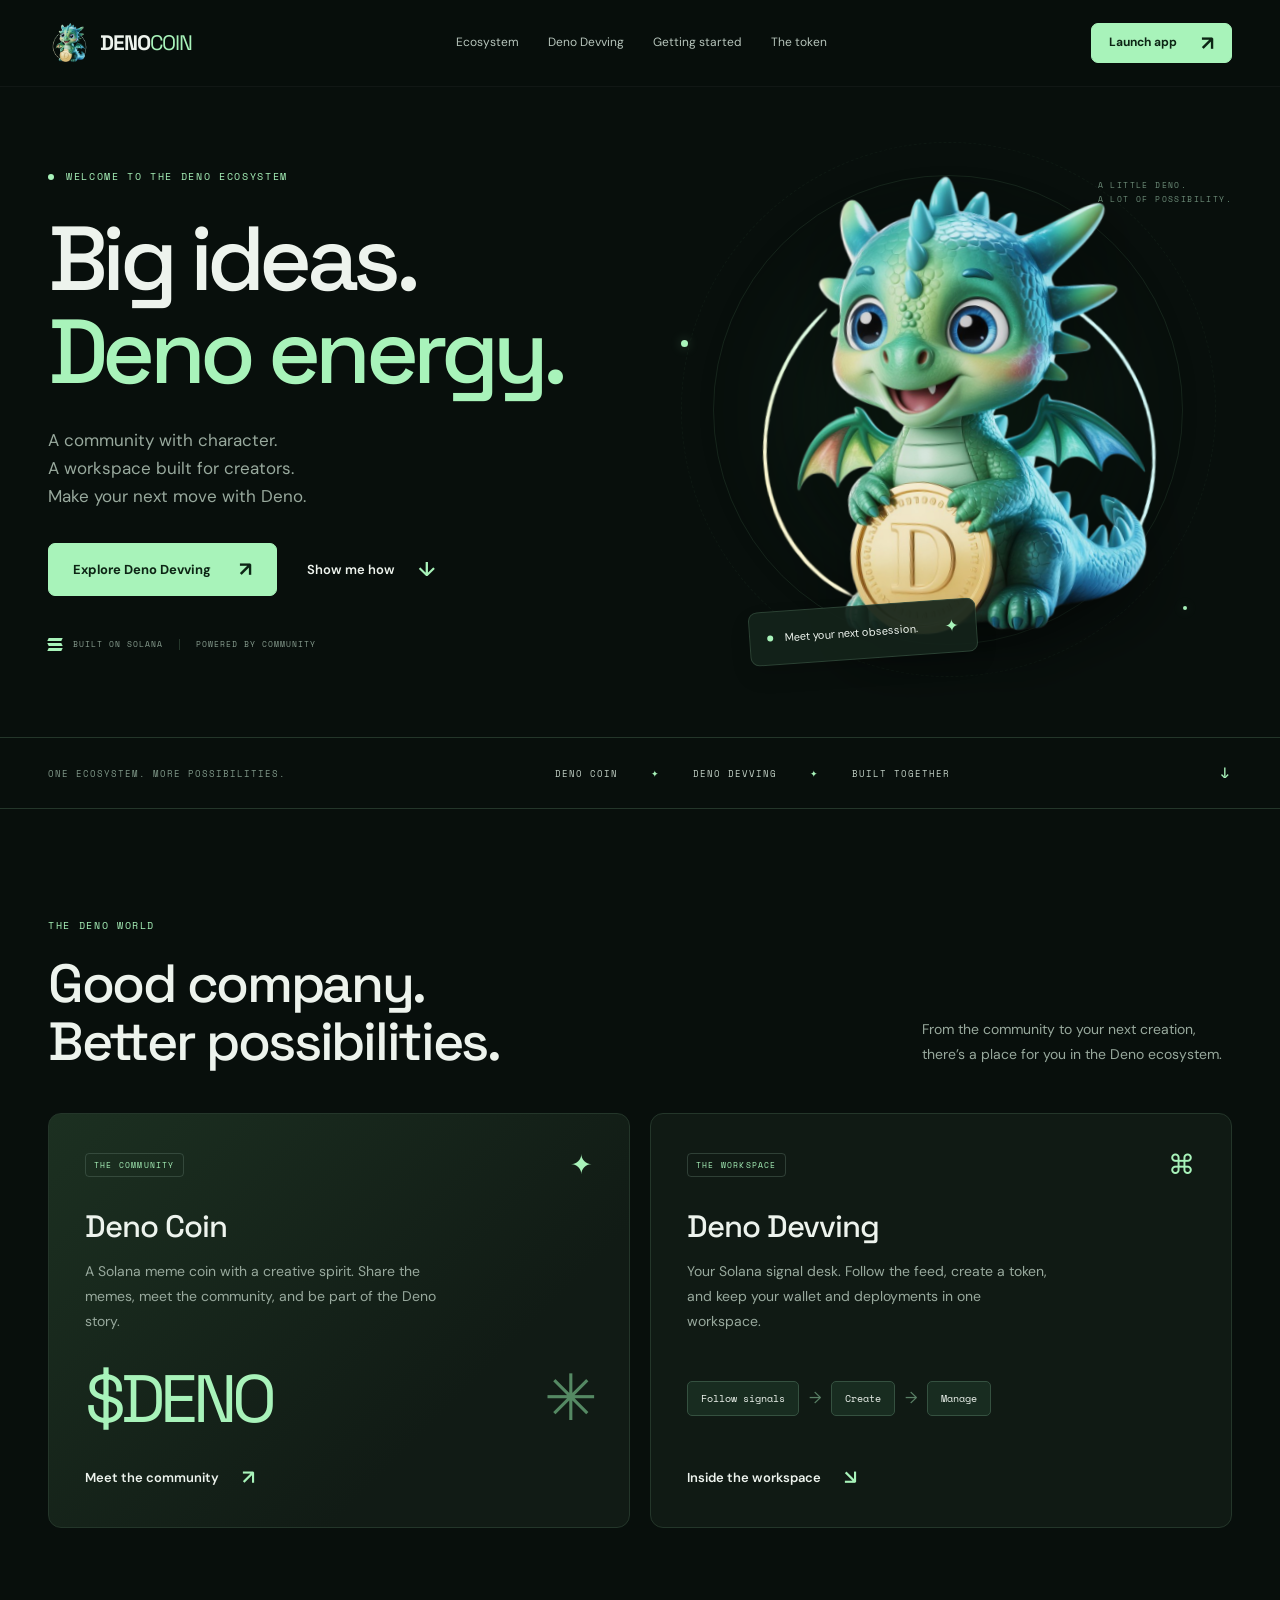
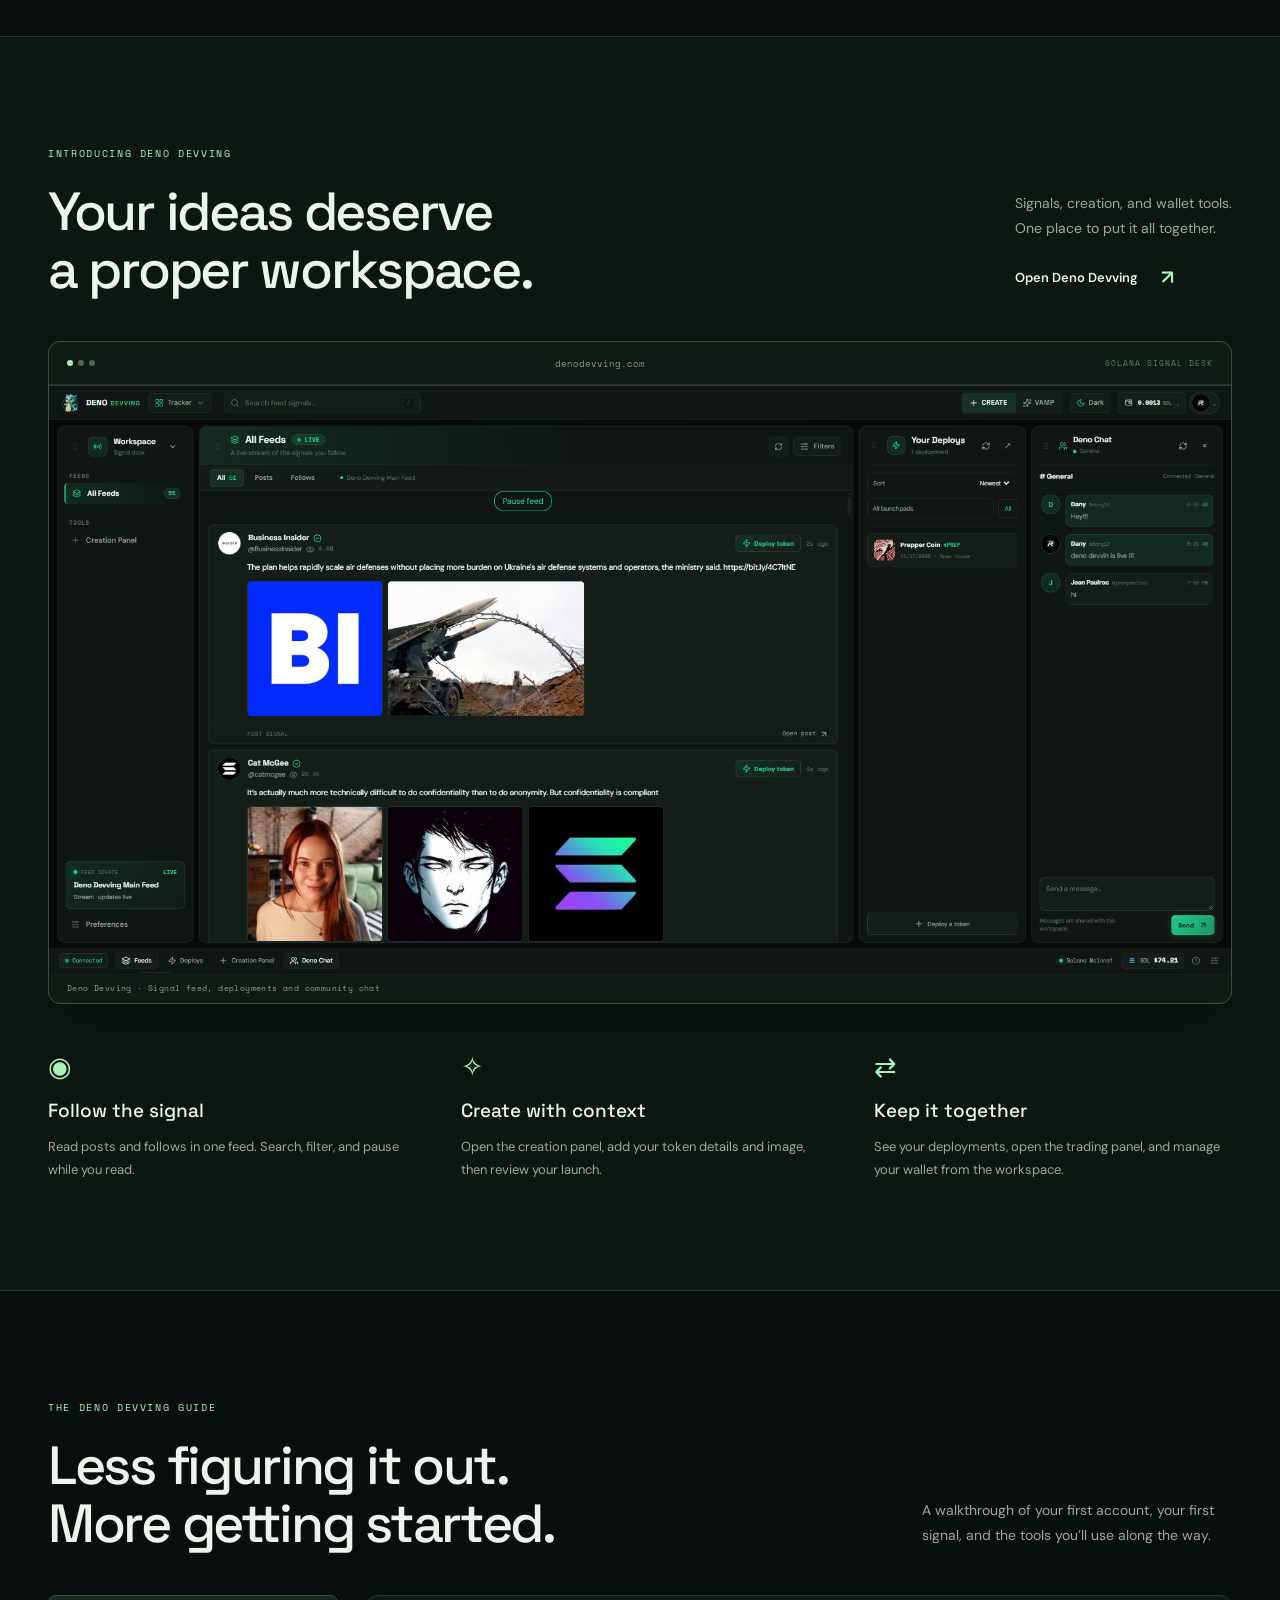
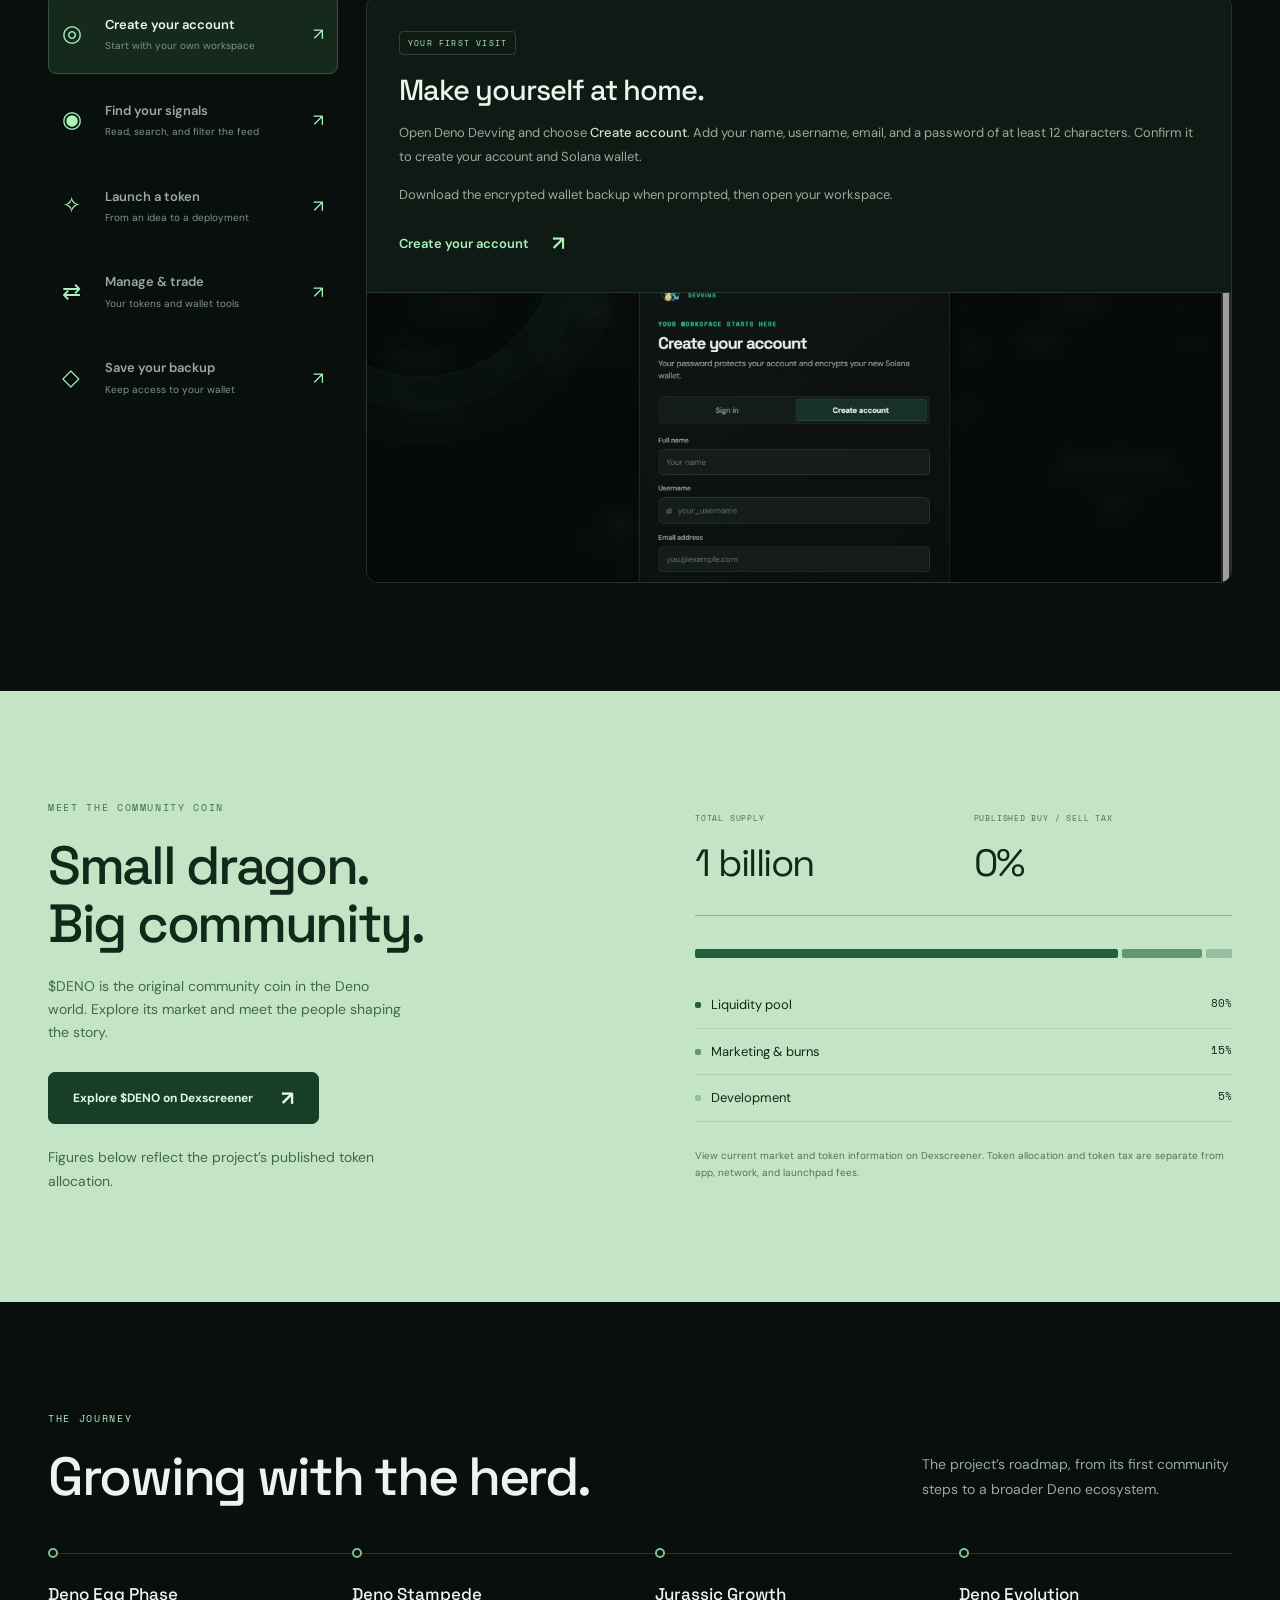
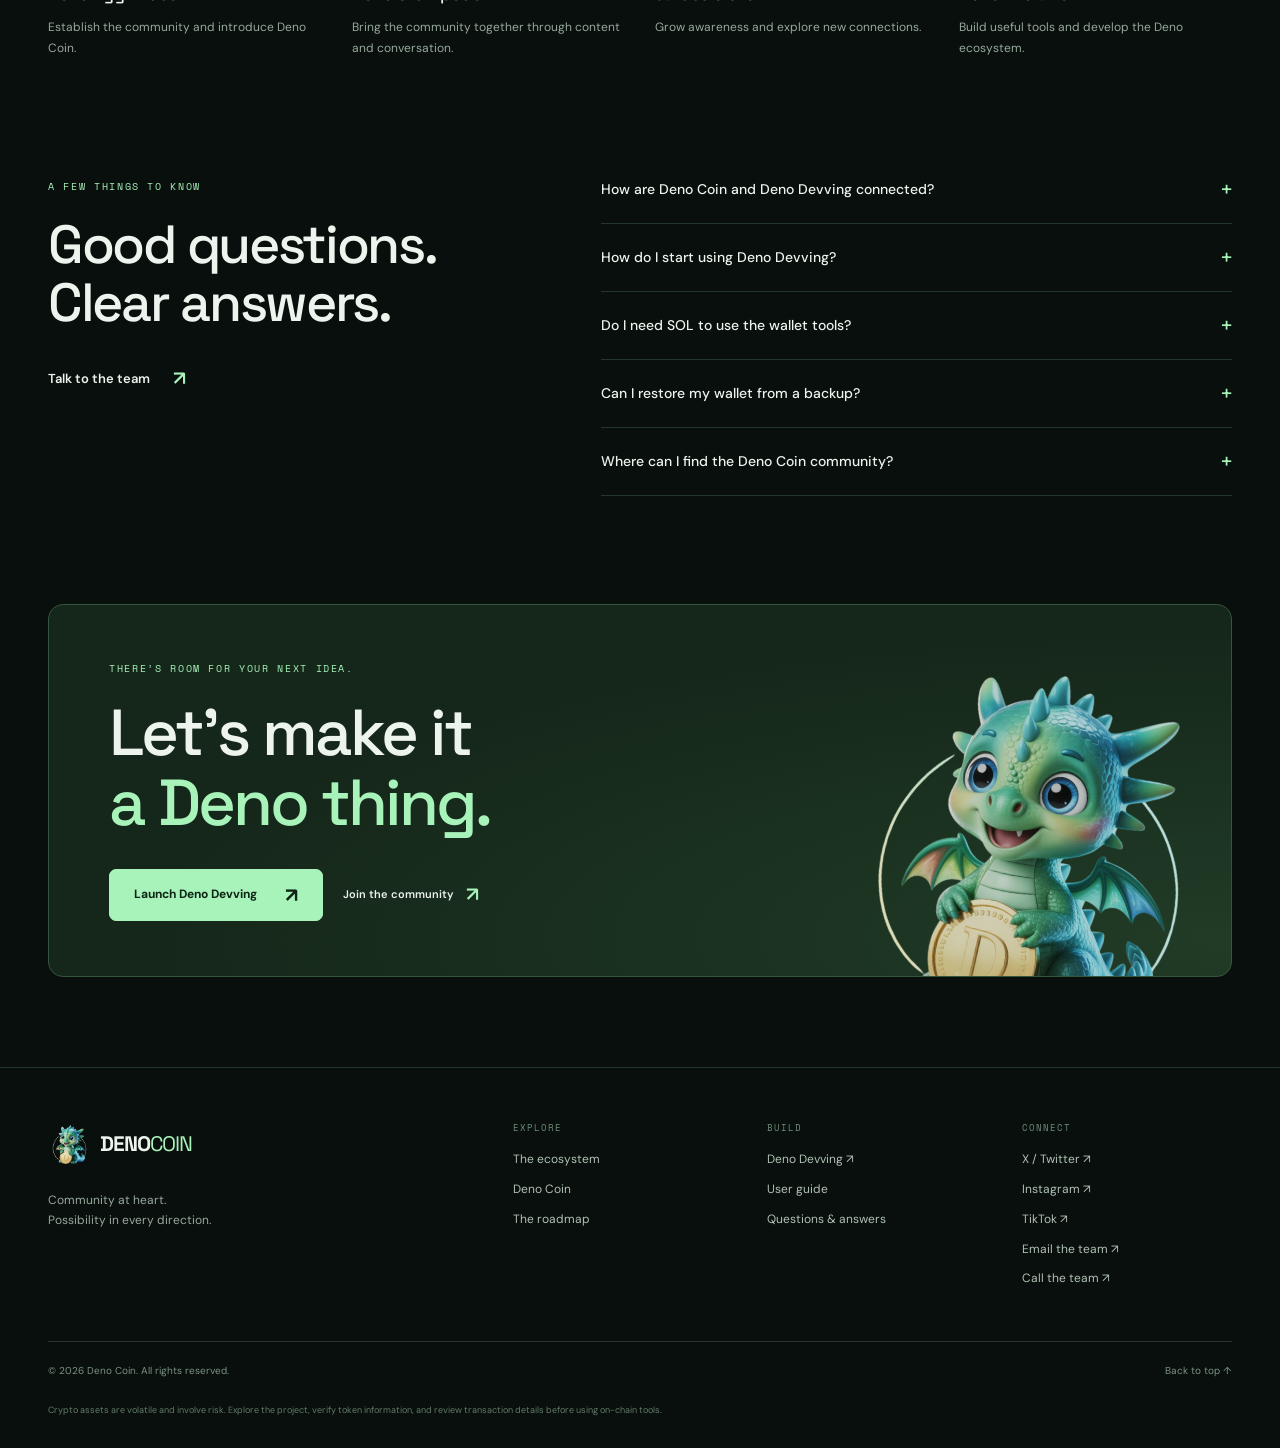
==== commit a1fd451e: "Update app links to denodevving.com" ====
--- a/$DENOCOIN/index.html
+++ b/$DENOCOIN/index.html
@@ -23,7 +23,7 @@
     <a href="#home" class="brand" aria-label="Deno Coin home"><img src="../assets/deno-mascot.png" alt="" width="44" height="44"><span>DENO<span class="brand-accent">COIN</span></span></a>
     <button class="menu-toggle" aria-label="Open navigation" aria-controls="main-nav" aria-expanded="false"><span></span><span></span></button>
     <nav id="main-nav" aria-label="Main navigation"><a href="#ecosystem">Ecosystem</a><a href="#devving">Deno Devving</a><a href="#guide">Getting started</a><a href="#tokenomics">The token</a></nav>
-    <a class="button button-small header-cta" href="https://denodevvin.com/" target="_blank" rel="noopener noreferrer">Launch app <span aria-hidden="true">↗</span></a>
+    <a class="button button-small header-cta" href="https://denodevving.com/" target="_blank" rel="noopener noreferrer">Launch app <span aria-hidden="true">↗</span></a>
   </div></header>
 
   <main id="main">
@@ -32,7 +32,7 @@
         <p class="eyebrow"><span class="status-dot"></span> WELCOME TO THE DENO ECOSYSTEM</p>
         <h1 id="hero-heading">Big ideas.<br><span>Deno energy.</span></h1>
         <p class="hero-description">A community with character.<br>A workspace built for creators.<br>Make your next move with Deno.</p>
-        <div class="button-row"><a class="button" href="https://denodevvin.com/" target="_blank" rel="noopener noreferrer">Explore Deno Devving <span aria-hidden="true">↗</span></a><a class="text-link" href="#guide">Show me how <span aria-hidden="true">↓</span></a></div>
+        <div class="button-row"><a class="button" href="https://denodevving.com/" target="_blank" rel="noopener noreferrer">Explore Deno Devving <span aria-hidden="true">↗</span></a><a class="text-link" href="#guide">Show me how <span aria-hidden="true">↓</span></a></div>
         <div class="hero-footnote"><span class="solana-mark" aria-hidden="true"><i></i><i></i><i></i></span><span>BUILT ON SOLANA</span><span class="footnote-divider"></span><span>POWERED BY COMMUNITY</span></div>
       </div>
       <div class="hero-art"><div class="orbital orbital-one"></div><div class="orbital orbital-two"></div><span class="orbit-point point-one"></span><span class="orbit-point point-two"></span><span class="art-label">A LITTLE DENO.<br>A LOT OF POSSIBILITY.</span><img class="hero-mascot" src="../assets/deno-mascot.png" width="1024" height="1024" alt="The turquoise Deno dragon holding a gold Deno coin" fetchpriority="high"><div class="mascot-tag"><span class="status-dot"></span><span>Meet your next obsession.</span><span aria-hidden="true">✦</span></div></div>
@@ -49,8 +49,8 @@
     </section>
 
     <section class="product-section section" id="devving" aria-labelledby="devving-heading"><div class="container">
-      <div class="section-heading"><div><p class="eyebrow">INTRODUCING DENO DEVVING</p><h2 id="devving-heading">Your ideas deserve<br>a proper workspace.</h2></div><div class="section-heading-side"><p>Signals, creation, and wallet tools.<br>One place to put it all together.</p><a class="text-link" href="https://denodevvin.com/" target="_blank" rel="noopener noreferrer">Open Deno Devving <span aria-hidden="true">↗</span></a></div></div>
-      <figure class="workspace-frame"><div class="window-bar"><div class="window-dots" aria-hidden="true"><i></i><i></i><i></i></div><span>denodevvin.com</span><span class="window-label">SOLANA SIGNAL DESK</span></div><button class="screenshot-button" data-lightbox="../assets/devving-workspace.png" data-caption="Deno Devving workspace with an active signal feed, deployment history and community chat." aria-label="Enlarge Deno Devving workspace screenshot"><img src="../assets/devving-workspace.png" alt="Deno Devving interface showing an active signal feed, creation tools, deployment history and community chat" width="1920" height="955" loading="lazy"><span class="enlarge-hint">View workspace ↗</span></button><figcaption>Deno Devving · Signal feed, deployments and community chat</figcaption></figure>
+      <div class="section-heading"><div><p class="eyebrow">INTRODUCING DENO DEVVING</p><h2 id="devving-heading">Your ideas deserve<br>a proper workspace.</h2></div><div class="section-heading-side"><p>Signals, creation, and wallet tools.<br>One place to put it all together.</p><a class="text-link" href="https://denodevving.com/" target="_blank" rel="noopener noreferrer">Open Deno Devving <span aria-hidden="true">↗</span></a></div></div>
+      <figure class="workspace-frame"><div class="window-bar"><div class="window-dots" aria-hidden="true"><i></i><i></i><i></i></div><span>denodevving.com</span><span class="window-label">SOLANA SIGNAL DESK</span></div><button class="screenshot-button" data-lightbox="../assets/devving-workspace.png" data-caption="Deno Devving workspace with an active signal feed, deployment history and community chat." aria-label="Enlarge Deno Devving workspace screenshot"><img src="../assets/devving-workspace.png" alt="Deno Devving interface showing an active signal feed, creation tools, deployment history and community chat" width="1920" height="955" loading="lazy"><span class="enlarge-hint">View workspace ↗</span></button><figcaption>Deno Devving · Signal feed, deployments and community chat</figcaption></figure>
       <div class="feature-grid"><article><span class="feature-icon" aria-hidden="true">◉</span><h3>Follow the signal</h3><p>Read posts and follows in one feed. Search, filter, and pause while you read.</p></article><article><span class="feature-icon" aria-hidden="true">✧</span><h3>Create with context</h3><p>Open the creation panel, add your token details and image, then review your launch.</p></article><article><span class="feature-icon" aria-hidden="true">⇄</span><h3>Keep it together</h3><p>See your deployments, open the trading panel, and manage your wallet from the workspace.</p></article></div>
     </div></section>
 
@@ -65,9 +65,9 @@
           <button id="tab-backup" role="tab" aria-selected="false" aria-controls="panel-backup" tabindex="-1"><span class="tab-icon" aria-hidden="true">◇</span><span>Save your backup<small>Keep access to your wallet</small></span><span aria-hidden="true">↗</span></button>
         </div>
         <div class="guide-panels">
-          <article class="guide-panel" id="panel-account" role="tabpanel" aria-labelledby="tab-account" tabindex="0"><div class="guide-panel-copy"><span class="pill">YOUR FIRST VISIT</span><h3>Make yourself at home.</h3><p>Open Deno Devving and choose <strong>Create account</strong>. Add your name, username, email, and a password of at least 12 characters. Confirm it to create your account and Solana wallet.</p><p>Download the encrypted wallet backup when prompted, then open your workspace.</p><a class="text-link" href="https://denodevvin.com/" target="_blank" rel="noopener noreferrer">Create your account <span aria-hidden="true">↗</span></a></div><button class="guide-image screenshot-button" data-lightbox="../assets/devving-signup.jpg" data-caption="The Deno Devving account creation screen." aria-label="Enlarge account creation screenshot"><img src="../assets/devving-signup.jpg" alt="Deno Devving Create your account form with name, username, email and password fields" width="1280" height="720" loading="lazy"><span class="enlarge-hint">Enlarge screenshot ↗</span></button></article>
+          <article class="guide-panel" id="panel-account" role="tabpanel" aria-labelledby="tab-account" tabindex="0"><div class="guide-panel-copy"><span class="pill">YOUR FIRST VISIT</span><h3>Make yourself at home.</h3><p>Open Deno Devving and choose <strong>Create account</strong>. Add your name, username, email, and a password of at least 12 characters. Confirm it to create your account and Solana wallet.</p><p>Download the encrypted wallet backup when prompted, then open your workspace.</p><a class="text-link" href="https://denodevving.com/" target="_blank" rel="noopener noreferrer">Create your account <span aria-hidden="true">↗</span></a></div><button class="guide-image screenshot-button" data-lightbox="../assets/devving-signup.jpg" data-caption="The Deno Devving account creation screen." aria-label="Enlarge account creation screenshot"><img src="../assets/devving-signup.jpg" alt="Deno Devving Create your account form with name, username, email and password fields" width="1280" height="720" loading="lazy"><span class="enlarge-hint">Enlarge screenshot ↗</span></button></article>
           <article class="guide-panel" id="panel-feed" role="tabpanel" aria-labelledby="tab-feed" tabindex="0" hidden><div class="guide-panel-copy"><span class="pill">YOUR SIGNAL DESK</span><h3>Give the feed your attention.</h3><p>Start in <strong>All Feeds</strong>. Switch between posts and follows, use the search field to find a topic, and open <strong>Filters</strong> to narrow the view.</p><p>Use <strong>Pause feed</strong> when you need time to read. Open the tracker controls to manage the accounts you follow.</p></div><button class="guide-image screenshot-button" data-lightbox="../assets/devving-workspace.png" data-caption="Deno Devving workspace with an active signal feed, deployment history and community chat." aria-label="Enlarge signal workspace screenshot"><img src="../assets/devving-workspace.png" alt="The feed, filters, search and pause controls in the Deno Devving workspace" width="1920" height="955" loading="lazy"></button></article>
-          <article class="guide-panel" id="panel-create" role="tabpanel" aria-labelledby="tab-create" tabindex="0" hidden><div class="guide-panel-copy"><span class="pill">FROM IDEA TO TOKEN</span><h3>Give your idea a name.</h3><ol><li>Sign in and unlock your wallet.</li><li>Open <strong>Create</strong> or <strong>Creation Panel</strong>.</li><li>Enter the token name, symbol, description, and image.</li><li>Review the selected launchpad, network, fees, and transaction details before confirming.</li></ol><p>Your recorded launches appear in <strong>Your Deploys</strong>. Keep SOL available for network and launchpad fees.</p><a class="text-link" href="https://denodevvin.com/" target="_blank" rel="noopener noreferrer">Open the creation panel <span aria-hidden="true">↗</span></a></div><div class="guide-note"><span aria-hidden="true">✧</span><h4>Review before you launch.</h4><p>Token creation is an on-chain action. Check the details and fee estimate in the app before signing.</p></div></article>
+          <article class="guide-panel" id="panel-create" role="tabpanel" aria-labelledby="tab-create" tabindex="0" hidden><div class="guide-panel-copy"><span class="pill">FROM IDEA TO TOKEN</span><h3>Give your idea a name.</h3><ol><li>Sign in and unlock your wallet.</li><li>Open <strong>Create</strong> or <strong>Creation Panel</strong>.</li><li>Enter the token name, symbol, description, and image.</li><li>Review the selected launchpad, network, fees, and transaction details before confirming.</li></ol><p>Your recorded launches appear in <strong>Your Deploys</strong>. Keep SOL available for network and launchpad fees.</p><a class="text-link" href="https://denodevving.com/" target="_blank" rel="noopener noreferrer">Open the creation panel <span aria-hidden="true">↗</span></a></div><div class="guide-note"><span aria-hidden="true">✧</span><h4>Review before you launch.</h4><p>Token creation is an on-chain action. Check the details and fee estimate in the app before signing.</p></div></article>
           <article class="guide-panel" id="panel-trade" role="tabpanel" aria-labelledby="tab-trade" tabindex="0" hidden><div class="guide-panel-copy"><span class="pill">YOUR NEXT MOVE</span><h3>Keep an eye on your tokens.</h3><p>Select a token from <strong>Your Deploys</strong> to open its trading tools, or use the wallet’s <strong>Buy / Sell tokens</strong> option to look up a token by mint address.</p><p>Choose buy or sell, enter an amount, and review the quote, slippage, and fees. Use the wallet menu to receive or withdraw SOL.</p><p>Confirm the destination address and network before making a transfer.</p></div><div class="guide-note"><span aria-hidden="true">⇄</span><h4>Every transaction deserves a check.</h4><p>Quotes and execution depend on liquidity, network conditions, and your settings. Review each transaction in the app.</p></div></article>
           <article class="guide-panel" id="panel-backup" role="tabpanel" aria-labelledby="tab-backup" tabindex="0" hidden><div class="guide-panel-copy"><span class="pill">KEEP YOUR WALLET YOURS</span><h3>A little care goes a long way.</h3><p>Save the encrypted JSON file offered during account setup. You can also download an <strong>Encrypted backup</strong> from the wallet menu.</p><p>To import a saved file, choose <strong>Create account → Already have an encrypted wallet backup?</strong> and select your JSON file. Enter the password that protects that file.</p><p>Keep the file and its password somewhere safe. A password-protected JSON file requires its encryption password to unlock.</p></div><div class="guide-note"><span aria-hidden="true">◇</span><h4>Private means private.</h4><p>Never post your private key, backup file, or wallet password in chat, social media, or a support conversation.</p></div></article>
         </div>
@@ -80,10 +80,10 @@
 
     <section class="section container faq-section" id="faq" aria-labelledby="faq-heading"><div><p class="eyebrow">A FEW THINGS TO KNOW</p><h2 id="faq-heading">Good questions.<br>Clear answers.</h2><a class="text-link" href="mailto:finance@denocoin.com">Talk to the team <span aria-hidden="true">↗</span></a></div><div class="faq-list"><details><summary>How are Deno Coin and Deno Devving connected?</summary><p>They share the Deno brand and community. Deno Coin is the community token, while Deno Devving is a Solana workspace for feeds, token creation, and wallet tools.</p></details><details><summary>How do I start using Deno Devving?</summary><p>Open the app, choose Create account, and complete signup. Save your encrypted wallet backup before entering your workspace. The guide above walks through the main tools.</p></details><details><summary>Do I need SOL to use the wallet tools?</summary><p>On-chain transactions require SOL for network fees. Token creation and trading can also include platform or launchpad fees. Review the fees and network shown in the app before confirming.</p></details><details><summary>Can I restore my wallet from a backup?</summary><p>A Deno Devving encrypted backup can restore the same wallet address when you provide the password that protects that file. Keep your backup and password safe.</p></details><details><summary>Where can I find the Deno Coin community?</summary><p>Visit <a href="https://x.com/denocoin78" target="_blank" rel="noopener noreferrer">@denocoin78 on X</a>, or find the official Instagram and TikTok links in the footer.</p></details></div></section>
 
-    <section class="container final-cta"><div><p class="eyebrow">THERE’S ROOM FOR YOUR NEXT IDEA.</p><h2>Let’s make it<br><span>a Deno thing.</span></h2><div class="button-row"><a class="button" href="https://denodevvin.com/" target="_blank" rel="noopener noreferrer">Launch Deno Devving <span aria-hidden="true">↗</span></a><a class="text-link" href="https://x.com/denocoin78" target="_blank" rel="noopener noreferrer">Join the community <span aria-hidden="true">↗</span></a></div></div><img src="../assets/deno-mascot.png" alt="The Deno dragon welcoming you to the community" width="1024" height="1024" loading="lazy"></section>
+    <section class="container final-cta"><div><p class="eyebrow">THERE’S ROOM FOR YOUR NEXT IDEA.</p><h2>Let’s make it<br><span>a Deno thing.</span></h2><div class="button-row"><a class="button" href="https://denodevving.com/" target="_blank" rel="noopener noreferrer">Launch Deno Devving <span aria-hidden="true">↗</span></a><a class="text-link" href="https://x.com/denocoin78" target="_blank" rel="noopener noreferrer">Join the community <span aria-hidden="true">↗</span></a></div></div><img src="../assets/deno-mascot.png" alt="The Deno dragon welcoming you to the community" width="1024" height="1024" loading="lazy"></section>
   </main>
 
-  <footer class="site-footer"><div class="container"><div class="footer-main"><div class="footer-brand"><a href="#home" class="brand"><img src="../assets/deno-mascot.png" alt="" width="44" height="44"><span>DENO<span class="brand-accent">COIN</span></span></a><p>Community at heart.<br>Possibility in every direction.</p></div><div><h3>Explore</h3><a href="#ecosystem">The ecosystem</a><a href="#tokenomics">Deno Coin</a><a href="#roadmap">The roadmap</a></div><div><h3>Build</h3><a href="https://denodevvin.com/" target="_blank" rel="noopener noreferrer">Deno Devving ↗</a><a href="#guide">User guide</a><a href="#faq">Questions &amp; answers</a></div><div><h3>Connect</h3><a href="https://x.com/denocoin78" target="_blank" rel="noopener noreferrer">X / Twitter ↗</a><a href="https://www.instagram.com/denocoin.com78/" target="_blank" rel="noopener noreferrer">Instagram ↗</a><a href="https://www.tiktok.com/@denocoin" target="_blank" rel="noopener noreferrer">TikTok ↗</a><a href="mailto:finance@denocoin.com">Email the team ↗</a><a href="tel:888-296-2339">Call the team ↗</a></div></div><div class="footer-bottom"><p>© <span id="year">2026</span> Deno Coin. All rights reserved.</p><a href="#home">Back to top ↑</a></div><p class="risk-note">Crypto assets are volatile and involve risk. Explore the project, verify token information, and review transaction details before using on-chain tools.</p></div></footer>
+  <footer class="site-footer"><div class="container"><div class="footer-main"><div class="footer-brand"><a href="#home" class="brand"><img src="../assets/deno-mascot.png" alt="" width="44" height="44"><span>DENO<span class="brand-accent">COIN</span></span></a><p>Community at heart.<br>Possibility in every direction.</p></div><div><h3>Explore</h3><a href="#ecosystem">The ecosystem</a><a href="#tokenomics">Deno Coin</a><a href="#roadmap">The roadmap</a></div><div><h3>Build</h3><a href="https://denodevving.com/" target="_blank" rel="noopener noreferrer">Deno Devving ↗</a><a href="#guide">User guide</a><a href="#faq">Questions &amp; answers</a></div><div><h3>Connect</h3><a href="https://x.com/denocoin78" target="_blank" rel="noopener noreferrer">X / Twitter ↗</a><a href="https://www.instagram.com/denocoin.com78/" target="_blank" rel="noopener noreferrer">Instagram ↗</a><a href="https://www.tiktok.com/@denocoin" target="_blank" rel="noopener noreferrer">TikTok ↗</a><a href="mailto:finance@denocoin.com">Email the team ↗</a><a href="tel:888-296-2339">Call the team ↗</a></div></div><div class="footer-bottom"><p>© <span id="year">2026</span> Deno Coin. All rights reserved.</p><a href="#home">Back to top ↑</a></div><p class="risk-note">Crypto assets are volatile and involve risk. Explore the project, verify token information, and review transaction details before using on-chain tools.</p></div></footer>
 
   <dialog class="image-dialog" id="image-dialog" aria-label="App screenshot"><button class="dialog-close" autofocus aria-label="Close screenshot">×</button><img id="dialog-image" alt="" width="1280" height="720"><p id="dialog-caption"></p></dialog>
 </body>
